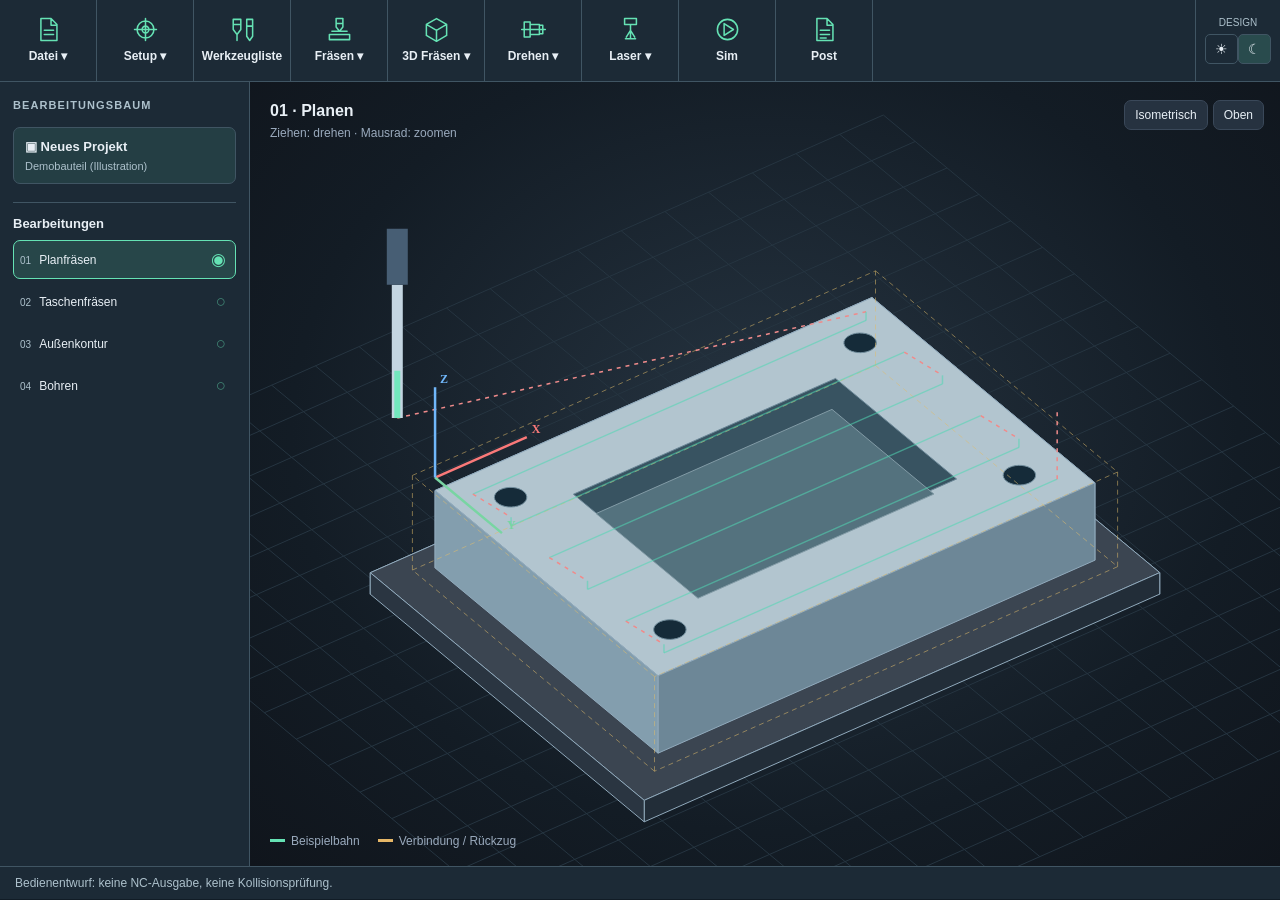
==== prototype/fertigungsstudio-kacheln.html @ a64f89bf "build(ui): bundle new facing direction selector and test controls" ====
<!doctype html>
<html lang="de">
<meta charset="utf-8"><meta name="viewport" content="width=device-width,initial-scale=1">
<title>Fertigungsstudio · CAM-Konzept</title>
<style>
:root{color-scheme:dark;--bg:#10151c;--panel:#19212b;--line:#303b49;--muted:#9aaabd;--ink:#e8eef6;--accent:#65e2b4}*{box-sizing:border-box}body{margin:0;background:var(--bg);color:var(--ink);font:14px 'Segoe UI',sans-serif}button,input,select{font:inherit}button{cursor:pointer;color:inherit;background:#263240;border:1px solid #3a4859;border-radius:7px;padding:9px 12px}button:hover{background:#35465a}button.active,button.primary{background:#163f37;border-color:var(--accent);color:var(--accent)}header{display:flex;align-items:center;gap:20px;padding:18px 24px;border-bottom:1px solid var(--line)}.brand{font-size:20px;font-weight:700;letter-spacing:-.5px}.brand span{color:var(--accent)}.pill{font-size:12px;border:1px solid #486052;color:#aae7c9;padding:5px 10px;border-radius:20px}.note{margin-left:auto;color:var(--muted);font-size:12px}.toolbar{display:flex;gap:10px;padding:12px 24px;border-bottom:1px solid var(--line);align-items:center;flex-wrap:wrap}.sep{height:25px;border-left:1px solid var(--line);margin:0 8px}.layout{display:grid;grid-template-columns:260px minmax(320px,1fr) 290px;height:calc(100vh - 206px);min-height:500px}.panel{background:var(--panel);padding:20px;border-right:1px solid var(--line);overflow:auto}.panel.right{border-left:1px solid var(--line);border-right:0}.eyebrow{color:var(--muted);font-size:11px;font-weight:700;letter-spacing:1.5px;margin-bottom:16px}h2{font-size:17px;margin:8px 0 6px}p{line-height:1.5;color:var(--muted)}.setup{padding:12px;background:#222e3b;border-radius:8px;margin:14px 0}.setup strong{display:block;margin-bottom:6px}.tree{display:grid;gap:7px}.op{text-align:left;display:flex;gap:10px;align-items:center;width:100%;padding:12px 9px;background:transparent;border-color:transparent}.op.active{border-color:#3b7162}.op small{display:block;color:var(--muted);font-size:11px;margin-top:4px}.op .num{font-size:12px;color:var(--accent);border:1px solid #547469;width:25px;height:25px;display:grid;place-items:center;border-radius:6px}.tools{margin-top:28px}.tool{border-top:1px solid var(--line);padding:12px 0;font-size:13px}.tool small{display:block;color:var(--muted);margin-top:4px}.view{position:relative;overflow:hidden;background:radial-gradient(ellipse at 50% 45%,#263441 0,#131c25 65%,#10151c 100%)}canvas{display:block;width:100%;height:100%;touch-action:none}.viewtitle{position:absolute;left:22px;top:20px;pointer-events:none}.viewtitle strong{display:block;font-size:18px}.viewtitle span{display:block;color:var(--muted);font-size:12px;margin-top:6px}.viewbuttons{position:absolute;top:20px;right:18px;display:flex;gap:5px}.viewbuttons button{padding:7px 10px;font-size:12px}.legend{position:absolute;bottom:18px;left:20px;color:var(--muted);font-size:12px;display:flex;gap:18px;pointer-events:none}.legend i{display:inline-block;width:15px;height:3px;margin:0 6px 3px 0;background:var(--accent)}.legend i.rapid{background:#e6b767}.field{margin:18px 0}.field label{display:flex;justify-content:space-between;color:#b7c6d6;font-size:12px;margin-bottom:8px}input[type=range]{width:100%;accent-color:var(--accent)}input[type=number],select{width:100%;padding:9px;color:var(--ink);border-radius:5px;border:1px solid #3c4b5c;background:#101922}.twocol{display:grid;grid-template-columns:1fr 1fr;gap:12px}.check{display:flex;align-items:center;gap:8px;margin:13px 0;color:#c5d0dd;font-size:13px}.check input{accent-color:var(--accent)}.info{padding:12px;border-left:2px solid var(--accent);background:#152e2b;color:#adcebf;font-size:12px;line-height:1.55;margin-top:20px}.timeline{height:82px;border-top:1px solid var(--line);padding:12px 24px;display:flex;gap:18px;align-items:center}.timeline input{flex:1}.timeline .time{width:130px;color:var(--muted);font-size:12px}.status{padding:9px 24px;border-top:1px solid var(--line);font-size:12px;color:var(--muted);display:flex;justify-content:space-between;gap:12px}.toast{position:fixed;bottom:110px;left:50%;transform:translateX(-50%);background:#26443c;border:1px solid #6bcba7;border-radius:9px;padding:15px 22px;max-width:90%;z-index:3;box-shadow:0 8px 35px #0009}.hidden{display:none}@media(max-width:1050px){.layout{grid-template-columns:215px minmax(280px,1fr)}.panel.right{grid-column:1/-1;display:flex;gap:18px;flex-wrap:wrap;overflow:visible}.layout{height:auto}.view{min-height:520px}.right .field{min-width:160px}.note{display:none}.timeline{margin-top:0}}@media(max-width:650px){header{padding:16px}.layout{display:flex;flex-direction:column}.panel{border-bottom:1px solid var(--line)}.tree{grid-template-columns:1fr 1fr}.tools{display:none}.view{height:480px}.viewbuttons{top:80px}.toolbar{padding:12px}.timeline{padding:12px;gap:8px}.pill{font-size:10px}.legend{gap:8px}.status{font-size:10px}}

header{padding:12px 22px;gap:24px}.document-name{color:var(--muted)}.header-right{margin-left:auto;display:flex;align-items:center;gap:12px}.header-right label{font-size:12px;color:var(--muted)}.header-right select{width:auto}.workspace-tabs{display:flex;gap:6px;padding:6px 22px 0;border-bottom:1px solid var(--line);align-items:center}.workspace-tabs button{border:0;border-radius:5px 5px 0 0;background:transparent;padding:10px 22px}.workspace-tabs button.active{background:#233c3b;color:var(--accent);border-bottom:3px solid var(--accent)}.workspace-tabs span{margin-left:auto;color:var(--muted);font-size:12px}.ribbon{display:flex;flex-wrap:wrap;padding:10px 14px 7px;background:var(--panel);gap:0;border-bottom:1px solid var(--line)}.ribbon-group{display:flex;flex-direction:column;justify-content:space-between;border-right:1px solid var(--line);padding:0 12px;gap:6px}.ribbon-group:last-child{border:0}.tiles{display:flex;gap:5px}.tile{min-width:70px;max-width:105px;min-height:79px;padding:9px 8px;display:flex;flex-direction:column;justify-content:center;align-items:center;gap:7px;background:transparent;border:1px solid transparent;border-radius:6px;font-size:13px}.tile svg{width:30px;height:32px;color:#9fbed1}.tile:hover{background:#293b48;border-color:#4c6575}.tile.active{background:#173e35;border-color:#4e9c84}.tile.active svg{color:var(--accent)}.group-label{text-align:center;font-size:12px;color:var(--muted)}.layout{height:calc(100vh - 320px);min-height:430px;grid-template-columns:260px minmax(280px,1fr) 310px}.layout.inspector-hidden{grid-template-columns:260px minmax(280px,1fr)}.inspector-hidden .right{display:none}.panel.right{position:relative}.close-panel{float:right;padding:3px 8px}.timeline{height:66px}.status{padding:7px 22px}.viewtitle strong{font-size:16px}.tools{margin-top:22px}.panel{padding:18px}.op{padding:10px}.op small{font-size:12px}.eyebrow{font-size:12px}.settings-dialog{width:min(680px,94vw);color:var(--ink);background:var(--panel);border:1px solid #536879;border-radius:12px;padding:26px;box-shadow:0 30px 100px #0008}.settings-dialog::backdrop{background:#0009}.dialog-head{display:flex;justify-content:space-between;align-items:center;gap:20px}.dialog-body{display:grid;gap:18px;margin:24px 0}.dialog-body label{display:grid;gap:8px}.dialog-body .check{display:flex}.dialog-actions{display:flex;gap:10px;justify-content:flex-end}.settings-dialog input:not([type=checkbox]),.settings-dialog select{width:100%;padding:10px;background:var(--bg);border:1px solid var(--line);border-radius:5px;color:var(--ink)}button:focus-visible,[role=button]:focus-visible{outline:2px solid var(--accent);outline-offset:3px}body.large-text{font-size:16px}body.light{--bg:#e9eef3;--panel:#f8fafc;--line:#bcc9d4;--muted:#4f6073;--ink:#203347;--accent:#167454;color-scheme:light}body.light button{background:#e2eaf1;color:#263e52;border-color:#b6c6d4}body.light button.active,body.light button.primary{background:#d6eee4;color:#11583f}body.light .setup{background:#e0e9f0}body.light .view{background:radial-gradient(ellipse,#536c7d,#253948)}body.light .viewtitle,body.light .viewtitle span,body.light .legend{color:#e8eef6}body.light .info{background:#e0f0e7;color:#285641}body.light .field label{color:#3c5368}body.light input[type=number],body.light select{background:#fff;color:#203347}#postCode{font-family:Consolas,monospace;white-space:pre-wrap;color:var(--muted)}
@media(min-width:1600px){.tile{min-width:85px}.ribbon-group{padding:0 18px}.layout{min-height:520px}}@media(max-width:1100px){.layout,.layout.inspector-hidden{height:auto;grid-template-columns:220px minmax(280px,1fr)}.view{min-height:540px}.layout .right{grid-column:1/-1}.inspector-hidden .right{display:none}.ribbon{gap:12px 0}.header-right label{display:none}}@media(max-width:650px){.layout,.layout.inspector-hidden{display:flex;flex-direction:column}.header-right{margin-left:0}.document-name{display:none}header{flex-wrap:wrap}.tile{min-width:64px;font-size:12px}.workspace-tabs span{display:none}.viewbuttons{top:80px}.ribbon-group{padding:0 6px}.view{min-height:430px}.panel.right{display:block}.inspector-hidden .right{display:none}.timeline{flex-wrap:wrap;height:auto}.timeline input{min-width:120px}}

.cam-workbench{padding:13px 22px 12px;background:linear-gradient(135deg,#192933,#1b2d32);border-bottom:1px solid #3a5663}
.cam-workbench-head{display:flex;align-items:center;justify-content:space-between;gap:16px;margin-bottom:10px}
.cam-eyebrow{display:block;font-size:10px;letter-spacing:1.5px;font-weight:700;color:#98b5c4;margin-bottom:3px}
.cam-workbench-head h2{font-size:17px;margin:0;color:#eff7f9}
.cam-runtime{font-size:12px;font-weight:600;border:1px solid #506472;border-radius:6px;padding:7px 10px;color:#b8c7d0;white-space:nowrap}
.cam-runtime[data-live="true"]{border-color:#67b99e;color:#93e3c7;background:#193f38}
.cam-operation-grid{display:grid;grid-template-columns:repeat(4,minmax(0,1fr));gap:9px}
.cam-operation-card{min-width:0;min-height:91px;text-align:left;display:grid;grid-template-columns:32px minmax(0,1fr);column-gap:10px;align-content:center;row-gap:3px;padding:10px 12px;border:1px solid #4b6470;background:#223744;color:#eaf1f6;border-radius:9px}
.cam-operation-card:hover{background:#2b4753;border-color:#91c7b6}
.cam-operation-card.active{background:#184238;border-color:#65e2b4;color:#e8fff6;box-shadow:inset 0 0 0 1px #65e2b455}
.cam-op-number{grid-row:1/3;width:30px;height:30px;border:1px solid #698b91;border-radius:7px;display:grid;place-items:center;color:#a5d2ca;font-size:11px;font-weight:700}
.cam-operation-card strong{font-size:14px;line-height:1.25}
.cam-operation-card>span:last-child{font-size:11px;color:#aabdc8;line-height:1.35}
.cam-operation-card.active>span:last-child{color:#b7ead6}
.cam-workbench-note{font-size:11px;color:#a5b9c8;margin-top:8px}
.layout{height:calc(100vh - 485px)}
body.light .cam-workbench{background:#e0edf0;border-color:#a9c4cb}
body.light .cam-workbench-head h2{color:#213b4b}
body.light .cam-eyebrow,body.light .cam-workbench-note{color:#486473}
body.light .cam-operation-card{background:#f2f8fa;color:#263f4c;border-color:#afc5d0}
body.light .cam-operation-card>span:last-child{color:#557381}
body.light .cam-operation-card.active{background:#d0f2e5;color:#16543f;border-color:#318266}
body.light .cam-operation-card.active>span:last-child{color:#356d5b}
body.light .cam-runtime{color:#49606b;border-color:#aec1c9}
body.light .cam-runtime[data-live="true"]{color:#136b4e;background:#d3f2e5}
@media(max-width:1100px){.cam-operation-card{grid-template-columns:1fr;gap:3px}.cam-op-number{grid-row:auto;width:24px;height:23px}.cam-operation-card{min-height:105px}.layout{height:auto}}
@media(max-width:750px){.cam-operation-grid{grid-template-columns:repeat(2,minmax(0,1fr))}.cam-workbench-head{flex-wrap:wrap}.cam-runtime{white-space:normal}.cam-workbench{padding:12px}.cam-operation-card{min-height:88px;grid-template-columns:28px 1fr}.cam-op-number{grid-row:1/3}.cam-workbench-note{line-height:1.5}}
[hidden]{display:none!important}/* Standalone studio shell: legacy Rust preview and canvas remain mounted. */
body.studio-ready{--studio-bg:#111c26;--studio-panel:#1c2a36;--studio-line:#405563;--studio-ink:#e8eff5;--studio-muted:#adc1cc;--studio-accent:#65e2b4;background:var(--studio-bg);color:var(--studio-ink)}
body.studio-ready.light{--studio-bg:#edf3f7;--studio-panel:#f9fbfd;--studio-line:#bfd0d9;--studio-ink:#263f4d;--studio-muted:#556f80;--studio-accent:#07815b}
body.studio-ready>header,body.studio-ready>.workspace-tabs,body.studio-ready>.ribbon,body.studio-ready>.cam-workbench,body.studio-ready>.layout,body.studio-ready>.timeline,body.studio-ready>footer.status{display:none!important}
body.studio-ready .studio-shell{display:flex;flex-direction:column;height:calc(100dvh - 1px);min-height:550px;background:var(--studio-bg)}
.studio-ribbon{display:flex;align-items:stretch;background:var(--studio-panel);border-bottom:1px solid var(--studio-line);min-height:82px}
.studio-menus{display:flex;align-items:stretch;flex:1;min-width:0;overflow-x:auto;scrollbar-width:thin}
.studio-menu-wrap{flex:0 0 auto;padding:5px 4px;border-right:1px solid var(--studio-line)}
.studio-menu-tile{display:flex;flex-direction:column;align-items:center;justify-content:center;gap:6px;width:88px;min-height:69px;border:1px solid transparent;border-radius:6px;background:transparent;color:var(--studio-ink);font-size:12px;font-weight:600;white-space:nowrap;padding:5px}
.studio-menu-tile:hover,.studio-menu-tile[aria-expanded=true]{background:color-mix(in srgb,var(--studio-accent) 12%,var(--studio-panel));border-color:var(--studio-line)}
.studio-menu-tile svg{width:27px;height:27px;fill:none;stroke:var(--studio-accent);stroke-width:1.8;stroke-linejoin:round;stroke-linecap:round}
.studio-theme{border-left:1px solid var(--studio-line);padding:7px 9px;display:flex;flex-direction:column;align-items:center;justify-content:center;gap:6px}
.studio-theme small{font-size:10px;color:var(--studio-muted)}
.studio-theme button{border:1px solid var(--studio-line);padding:6px 9px;border-radius:5px;background:transparent;color:var(--studio-ink)}
.studio-theme button[aria-pressed=true]{background:color-mix(in srgb,var(--studio-accent) 18%,var(--studio-panel))}
.studio-menu-popup{position:fixed;z-index:300;min-width:210px;max-width:min(265px,95vw);background:var(--studio-panel);color:var(--studio-ink);border:1px solid var(--studio-line);box-shadow:0 16px 45px #0008;border-radius:9px;padding:7px}
.studio-menu-popup[hidden]{display:none}
.studio-menu-popup h3{font-size:11px;color:var(--studio-muted);margin:8px 9px;letter-spacing:1px}
.studio-menu-popup button{display:block;text-align:left;width:100%;padding:10px;border:0;background:transparent;color:var(--studio-ink);font-size:13px}
.studio-menu-popup button:hover,.studio-menu-popup button:focus-visible{background:color-mix(in srgb,var(--studio-accent) 18%,var(--studio-panel))}
.studio-menu-popup hr{border:0;border-top:1px solid var(--studio-line);margin:5px 3px}
.studio-main{display:flex;flex:1;min-height:0}
.studio-tree{width:250px;flex:0 0 auto;background:var(--studio-panel);border-right:1px solid var(--studio-line);overflow:auto;padding:17px 13px}
.studio-tree h2{font-size:11px;letter-spacing:1.1px;color:var(--studio-muted);margin:0 0 16px}
.studio-project{padding:11px;background:color-mix(in srgb,var(--studio-accent) 11%,var(--studio-panel));border:1px solid var(--studio-line);border-radius:7px;font-size:13px;font-weight:700;overflow-wrap:anywhere}
.studio-project small{display:block;font-weight:400;color:var(--studio-muted);margin-top:6px;font-size:11px}
.studio-tree h3{font-size:13px;margin:18px 0 9px;padding-top:13px;border-top:1px solid var(--studio-line)}
.studio-tree-row{display:flex;align-items:center;gap:4px;border:1px solid transparent;border-radius:7px;margin:4px 0}
.studio-tree-row.current{border-color:var(--studio-accent);background:color-mix(in srgb,var(--studio-accent) 15%,var(--studio-panel))}
.studio-tree-row .studio-op{flex:1;min-width:0;text-align:left;color:var(--studio-ink);background:transparent;border:0;padding:10px 6px;overflow-wrap:anywhere;font-size:12px}
.studio-tree-row .studio-op small{margin-right:8px;color:var(--studio-muted)}
.studio-tree-row .studio-eye{padding:8px 9px;color:var(--studio-accent);background:transparent;border:0;font-size:17px}
.studio-tree-row .studio-eye[aria-pressed=false]{opacity:.5}
.studio-scene{min-width:0;flex:1;display:flex;flex-direction:column}
body.studio-ready .studio-scene>.view{flex:1;min-height:240px;display:block;width:100%;height:auto}
.studio-scene .viewbuttons{top:18px;right:16px}
.studio-scene .viewbuttons>*:not(#iso):not(#top){display:none}
.studio-scene .viewtitle{top:20px;left:20px}
.studio-scene .legend{bottom:18px}
.studio-sim-controls{display:flex;flex-wrap:wrap;align-items:center;gap:8px 13px;background:var(--studio-panel);padding:10px 14px;border-top:1px solid var(--studio-line);font-size:12px}
.studio-sim-controls[hidden]{display:none}
.studio-sim-controls button{padding:7px 10px}
.studio-sim-controls label{display:flex;align-items:center;gap:5px;color:var(--studio-ink)}
.studio-sim-controls input[type=checkbox]{accent-color:var(--studio-accent)}
.studio-sim-controls input[type=range]{width:160px}
.studio-sim-controls select{width:auto;padding:6px}
.studio-info{font-size:12px;color:var(--studio-muted);padding:9px 15px;background:var(--studio-panel);border-top:1px solid var(--studio-line)}
.studio-modal{color:var(--studio-ink);background:var(--studio-panel);border:1px solid var(--studio-line);border-radius:10px;padding:20px;width:min(770px,96vw);max-height:88vh;overflow:auto;box-shadow:0 25px 70px #0008}
.studio-modal::backdrop{background:#000a}
.studio-modal h2{font-size:18px;margin:0 0 12px}
.studio-modal h3{font-size:13px;margin:18px 0 8px;padding-top:10px;border-top:1px solid var(--studio-line)}
.studio-modal p,.studio-modal small{color:var(--studio-muted);line-height:1.5}
.studio-modal .studio-modal-head{display:flex;justify-content:space-between;align-items:center;margin-bottom:10px;gap:10px}
.studio-modal .studio-modal-head button{padding:4px 10px}
.studio-modal-grid{display:grid;grid-template-columns:repeat(2,minmax(0,1fr));gap:12px}
.studio-modal-grid label{display:flex;flex-direction:column;gap:5px;font-size:12px;color:var(--studio-muted)}
.studio-modal-grid label.wide{grid-column:1/-1}
.studio-modal-grid input,.studio-modal-grid select{width:100%;min-width:0;background:var(--studio-bg);color:var(--studio-ink);border:1px solid var(--studio-line);border-radius:5px;padding:9px}
.studio-modal-actions{display:flex;gap:8px;flex-wrap:wrap;margin-top:15px}
.studio-modal-actions button{padding:9px 12px}
.studio-row{display:flex;align-items:center;justify-content:space-between;gap:10px;border-bottom:1px solid var(--studio-line);padding:12px 5px}
.studio-row>div{min-width:0;overflow-wrap:anywhere}
.studio-row small{display:block;margin-top:3px}
.studio-row button{flex:none}
.studio-pill{display:inline-block;background:color-mix(in srgb,var(--studio-accent) 16%,var(--studio-panel));padding:5px 7px;border-radius:5px}
.studio-origin-view{display:flex;gap:12px;align-items:stretch}
.studio-origin-view svg{flex:1;min-width:0;width:100%;height:340px;background:radial-gradient(#334e5d,#14232c);border-radius:6px;border:1px solid var(--studio-line);touch-action:none}
.studio-origin-view .studio-origin-fields{width:230px;flex:none}
.studio-origin-point{cursor:pointer}
.studio-origin-point:focus circle,.studio-origin-point:hover circle{stroke:white;stroke-width:4}
.studio-origin-edge{cursor:ns-resize;stroke:transparent;stroke-width:20;pointer-events:stroke}
.studio-origin-face{cursor:crosshair}
.studio-error{color:#e99494!important}
body.studio-ready.light .studio-scene .view{background:radial-gradient(#bdcdd6,#738fa0)}
body.studio-ready.light .studio-modal input,body.studio-ready.light .studio-modal select{color:var(--studio-ink)}
@media(max-width:800px){.studio-tree{width:185px;padding:12px 7px}.studio-menu-tile{width:73px;font-size:11px}.studio-theme{padding:5px}.studio-scene>.view{min-height:280px}.studio-modal{padding:13px}.studio-origin-view{flex-direction:column}.studio-origin-view .studio-origin-fields{width:100%}}
@media(max-width:500px){.studio-tree{width:116px;padding:9px 4px}.studio-tree h2{font-size:10px}.studio-tree-row .studio-op{font-size:10px;padding:7px 2px}.studio-tree-row .studio-eye{padding:6px 2px}.studio-menu-tile{width:65px;font-size:10px}.studio-menu-tile svg{width:23px;height:23px}.studio-theme button{padding:5px}.studio-sim-controls{padding:7px;font-size:10px}.studio-sim-controls input[type=range]{width:90px}.studio-modal-grid{gap:8px}}

.studio-tool-illustration{margin:12px 0;border:1px solid var(--studio-line);border-radius:8px;background:var(--studio-bg);text-align:center;padding:8px}
.studio-tool-illustration svg{height:130px;max-width:100%;display:block;margin:auto}
.studio-ended{display:flex;flex:1;min-height:350px;align-items:center;justify-content:center;flex-direction:column;gap:12px;padding:20px;text-align:center}
.studio-ended strong{font-size:20px}
.studio-ended button{padding:10px 16px}
body.studio-ready [hidden]{display:none!important}
/* Exact neutral Rust path display, separate from the illustrative 3D stock. */
.studio-view-switch{display:flex;flex-wrap:wrap;align-items:center;gap:8px 12px;background:var(--studio-panel);border-bottom:1px solid var(--studio-line);padding:8px 13px;font-size:12px}
.studio-view-switch>strong{font-size:11px;color:var(--studio-accent);letter-spacing:.6px;margin-right:4px}
.studio-view-switch button{font-size:12px;padding:7px 11px}
.studio-view-switch button[aria-pressed=true]{border:1px solid var(--studio-accent);color:var(--studio-accent);background:color-mix(in srgb,var(--studio-accent) 15%,var(--studio-panel))}
.studio-view-switch label{display:flex;align-items:center;gap:7px}
.studio-view-switch select{width:auto;max-width:190px;padding:6px 8px}
.studio-view-switch span{color:var(--studio-muted);font-size:11px;flex:1;min-width:180px}
.studio-path-panel{flex:1;min-height:270px;position:relative;overflow:hidden;background:radial-gradient(ellipse at center,#223746,#0d1924 78%);border-left:1px solid var(--studio-line)}
.studio-path-panel canvas{display:block;height:100%;width:100%;touch-action:none}
.studio-path-axis-note{position:absolute;top:14px;left:15px;pointer-events:none;font-weight:600;color:#bcd2de;font-size:12px;background:#091720ce;padding:5px 9px;border-radius:5px}
.studio-path-cursor{position:absolute;bottom:15px;left:15px;pointer-events:none;color:#d7ecf4;font-size:12px;background:#091720de;padding:6px 9px;border-radius:5px}
body.studio-ready .studio-scene>.view[hidden],body.studio-ready .studio-scene>.studio-path-panel[hidden],body.studio-ready .studio-view-switch[hidden]{display:none!important}
@media(max-width:700px){.studio-view-switch{gap:5px;padding:6px}.studio-view-switch strong{width:100%}.studio-view-switch select{max-width:140px}.studio-path-cursor{font-size:10px}}
</style>
<header><div class="brand">Fertigungs<span>studio</span></div><span class="document-name">Trägerplatte · CAM</span><div class="header-right"><label for="hostMode">Betrieb</label><select id="hostMode"><option>Eigenständig</option><option>In SolidCraft integriert</option></select><span class="pill">Bedienentwurf</span></div></header><div class="workspace-tabs"><button>Projekt</button><button class="active">Fertigung</button><button id="tabSimulation">Simulation</button><span id="connectionLabel">Importiertes Bauteil</span></div>
<nav class="ribbon" aria-label="CAM-Werkzeugleiste"><section class="ribbon-group" aria-label="Einrichten"><div class="tiles"><button id="setupButton" class="tile" ><svg viewBox="0 0 32 34" aria-hidden="true" fill="none" stroke="currentColor" stroke-width="1.7" stroke-linejoin="round" stroke-linecap="round"><path d="M5 8h22v17H5zM9 8V4h14v4M10 13h12M10 18h8"/></svg><span>Aufspannung</span></button><button id="stockTile" class="tile" ><svg viewBox="0 0 32 34" aria-hidden="true" fill="none" stroke="currentColor" stroke-width="1.7" stroke-linejoin="round" stroke-linecap="round"><path d="m4 10 12-6 12 6v14l-12 6-12-6zM4 10l12 6 12-6M16 16v14"/></svg><span>Rohteil</span></button><button id="originTile" class="tile" ><svg viewBox="0 0 32 34" aria-hidden="true" fill="none" stroke="currentColor" stroke-width="1.7" stroke-linejoin="round" stroke-linecap="round"><path d="M7 25h20M7 25V5M7 25l14-14M23 21l4 4-4 4M3 9l4-4 4 4"/><circle cx="7" cy="25" r="2"/></svg><span>Nullpunkt</span></button><button id="toolButton" class="tile" ><svg viewBox="0 0 32 34" aria-hidden="true" fill="none" stroke="currentColor" stroke-width="1.7" stroke-linejoin="round" stroke-linecap="round"><path d="M11 3h10v13l-3 4v8l-2 3-2-3v-8l-3-4zM11 12h10M14 23l4 3"/></svg><span>Werkzeuge</span></button></div><span class="group-label">Einrichten</span></section><section class="ribbon-group" aria-label="Fräsen"><div class="tiles"><button  class="tile" data-operation="0"><svg viewBox="0 0 32 34" aria-hidden="true" fill="none" stroke="currentColor" stroke-width="1.7" stroke-linejoin="round" stroke-linecap="round"><path d="M3 24h26v5H3zM5 18h22M5 14h22M5 10h22M11 3h10v4H11z"/></svg><span>Planen</span></button><button  class="tile" data-operation="1"><svg viewBox="0 0 32 34" aria-hidden="true" fill="none" stroke="currentColor" stroke-width="1.7" stroke-linejoin="round" stroke-linecap="round"><path d="M3 9h26v20H3zM8 14h16v10H8zM12 18h8v3h-8"/></svg><span>Tasche</span></button><button  class="tile" data-operation="2"><svg viewBox="0 0 32 34" aria-hidden="true" fill="none" stroke="currentColor" stroke-width="1.7" stroke-linejoin="round" stroke-linecap="round"><path d="M7 8h18v18H7zM3 4h26v26H3z"/><path d="m12 4 4-3 4 3"/></svg><span>Kontur</span></button></div><span class="group-label">Fräsen</span></section><section class="ribbon-group" aria-label="Bohren"><div class="tiles"><button  class="tile" data-operation="3"><svg viewBox="0 0 32 34" aria-hidden="true" fill="none" stroke="currentColor" stroke-width="1.7" stroke-linejoin="round" stroke-linecap="round"><path d="M12 2h8v16l-4 6-4-6zM12 7l8 4M12 13l8 4M3 27h26M7 23v8M25 23v8"/></svg><span>Bohren</span></button></div><span class="group-label">Bohren</span></section><section class="ribbon-group" aria-label="Prüfen"><div class="tiles"><button id="calculateTile" class="tile" ><svg viewBox="0 0 32 34" aria-hidden="true" fill="none" stroke="currentColor" stroke-width="1.7" stroke-linejoin="round" stroke-linecap="round"><path d="m5 18 7 7L28 7"/><path d="M5 8V4h9M28 24v5h-9"/></svg><span>Berechnen</span></button><button id="simulationTile" class="tile" ><svg viewBox="0 0 32 34" aria-hidden="true" fill="none" stroke="currentColor" stroke-width="1.7" stroke-linejoin="round" stroke-linecap="round"><path d="m11 6 16 11-16 10z"/></svg><span>Simulation</span></button></div><span class="group-label">Prüfen</span></section><section class="ribbon-group" aria-label="Ausgeben"><div class="tiles"><button id="postTile" class="tile" ><svg viewBox="0 0 32 34" aria-hidden="true" fill="none" stroke="currentColor" stroke-width="1.7" stroke-linejoin="round" stroke-linecap="round"><path d="M8 3h12l6 6v21H8zM20 3v7h6M12 16h10M12 21h10M12 26h6"/></svg><span>Postprozessor</span></button><button id="export" class="tile" ><svg viewBox="0 0 32 34" aria-hidden="true" fill="none" stroke="currentColor" stroke-width="1.7" stroke-linejoin="round" stroke-linecap="round"><path d="M8 3h12l6 6v21H8zM20 3v7h6M12 16h10M12 21h10M12 26h6"/></svg><span>Konzept speichern</span></button></div><span class="group-label">Ausgeben</span></section><section class="ribbon-group" aria-label="Ansicht"><div class="tiles"><button id="reset" class="tile" ><svg viewBox="0 0 32 34" aria-hidden="true" fill="none" stroke="currentColor" stroke-width="1.7" stroke-linejoin="round" stroke-linecap="round"><path d="m4 11 12-7 12 7-12 7zM4 11v13l12 7 12-7V11M16 18v13"/></svg><span>Einpassen</span></button><button id="preferencesTile" class="tile" ><svg viewBox="0 0 32 34" aria-hidden="true" fill="none" stroke="currentColor" stroke-width="1.7" stroke-linejoin="round" stroke-linecap="round"><circle cx="16" cy="16" r="6"/><path d="M16 2v6M16 24v6M2 16h6M24 16h6M6 6l4 4M22 22l4 4M6 26l4-4M22 10l4-4"/></svg><span>Einstellungen</span></button></div><span class="group-label">Ansicht</span></section></nav>
<section class="cam-workbench" id="camWorkbench" aria-labelledby="camWorkbenchTitle">
  <div class="cam-workbench-head">
    <div><span class="cam-eyebrow">FRÄSEN · 3 ACHSEN</span><h2 id="camWorkbenchTitle">Werkzeugwege berechnen</h2></div>
    <span class="cam-runtime" id="camRuntimeStatus" role="status" aria-live="polite">Demomodus · Rust-Server nicht verbunden</span>
  </div>
  <div class="cam-operation-grid" aria-label="Bearbeitungsverfahren">
    <button class="cam-operation-card active" type="button" data-cam-operation="facing" aria-pressed="true">
      <span class="cam-op-number">01</span><strong>Planfräsen</strong><span>Rohteiloberseite bearbeiten</span>
    </button>
    <button class="cam-operation-card" type="button" data-cam-operation="contour" aria-pressed="false">
      <span class="cam-op-number">02</span><strong>Außenkontur</strong><span>Rechteck mit Werkzeugradius</span>
    </button>
    <button class="cam-operation-card" type="button" data-cam-operation="pocket" aria-pressed="false">
      <span class="cam-op-number">03</span><strong>Taschenfräsen</strong><span>Rechteck mit Tiefenzustellungen</span>
    </button>
    <button class="cam-operation-card" type="button" data-cam-operation="drilling" aria-pressed="false">
      <span class="cam-op-number">04</span><strong>Bohren</strong><span>Vier Bohrpunkte mit Bohrschritt</span>
    </button>
  </div>
  <div class="cam-workbench-note">Bearbeitung anklicken: Rust-Parameterdialog im lokalen Livebetrieb · HTML-Datei allein zeigt illustrative Bahnen · Kein NC-Code</div>
</section>
<main class="layout inspector-hidden"><aside class="panel"><div class="eyebrow">FERTIGUNGSABLAUF</div><h2>Demoteil · Trägerplatte</h2><p style="font-size:12px">100 × 70 × 18 mm · Aluminium</p><div class="setup" role="button" tabindex="0" id="setupTree"><strong id="setupName">Aufspannung 1 · Oberseite</strong><span style="font-size:12px;color:var(--muted)">G54 · Nullpunkt auf Rohteiloberseite</span></div><div class="tree" id="operations"></div><section class="tools" id="tools"><div class="eyebrow">WERKZEUGBIBLIOTHEK</div><div class="tool">T1 · Planfräser Ø 32<small>Planen · 4 Schneiden</small></div><div class="tool">T2 · Schaftfräser Ø 8<small>Tasche und Kontur · 3 Schneiden</small></div><div class="tool">T3 · Spiralbohrer Ø 6<small>Vier Befestigungsbohrungen</small></div></section></aside>
<section class="view" aria-label="Drehbare dreidimensionale Werkstückvorschau"><canvas id="scene" aria-label="Werkstück und illustrative Werkzeugbewegung"></canvas><div class="viewtitle"><strong id="opTitle">01 · Planen</strong><span>Ziehen: drehen · Mausrad: zoomen</span></div><div class="viewbuttons"><button id="editOperation">Bearbeitung ändern</button><button id="iso">Isometrisch</button><button id="top">Oben</button></div><div class="legend"><span><i></i>Beispielbahn</span><span><i class="rapid"></i>Verbindung / Rückzug</span></div></section>
<aside class="panel right" aria-label="Bearbeitungsparameter"><button id="closeInspector" class="close-panel" aria-label="Einstellungen schließen">✕</button><div><div class="eyebrow">BEARBEITUNG EINSTELLEN</div><h2 id="paramTitle">Planen</h2><p id="opDescription" style="font-size:12px"></p></div><div class="field"><label for="tool">Werkzeug</label><select id="tool"><option>T1 · Planfräser Ø 32 mm</option><option>T2 · Schaftfräser Ø 8 mm</option><option>T3 · Bohrer Ø 6 mm</option></select></div><div class="twocol"><div class="field"><label for="feed">Vorschub · mm/min</label><input id="feed" type="number" min="1" max="30000" value="800"></div><div class="field"><label for="rpm">Drehzahl · 1/min</label><input id="rpm" type="number" min="1" max="60000" value="6000"></div></div><div class="field"><label for="depth">Darstellungstiefe <span id="depthValue">4 mm</span></label><input id="depth" type="range" min="1" max="12" value="4"></div><div class="field"><label for="angle">Werkzeugausrichtung <span id="angleValue">0°</span></label><input id="angle" type="range" min="-60" max="60" value="0" disabled></div><div><label class="check"><input id="stock" type="checkbox" checked>Rohteil einblenden</label><label class="check"><input id="paths" type="checkbox" checked>Beispielbahnen einblenden</label><label class="check"><input id="axes" type="checkbox" checked>Werkstückkoordinaten anzeigen</label></div><div class="info" id="explanation">Die Bahnen sind illustrative Muster. Keine Materialabtrags-, Kollisions- oder Maschinenprüfung. Schnittwerte sind Beispielwerte.</div></aside></main>
<section class="timeline" aria-label="Beispielanimation"><button id="play" class="primary">▶ Abspielen</button><button id="restart" aria-label="Animation zurücksetzen">↺</button><input type="range" min="0" max="1000" value="0" id="progress" aria-label="Animationsfortschritt"><span class="time" id="progressText">0 % · Beispielablauf</span></section><footer class="status"><span id="status">Bereit · Planen ausgewählt</span><span>Konzeptvorschau · kein NC-Code · keine Maschinenverbindung</span></footer><div id="toast" class="toast hidden" role="status"></div>
<script>
'use strict';
const $=id=>document.getElementById(id),canvas=$('scene'),ctx=canvas.getContext('2d');
const ops=[{name:'Planen',tool:0,desc:'Rohteiloberseite in parallelen Bahnen bearbeiten.'},{name:'Tasche',tool:1,desc:'Rechtecktasche in mehreren Tiefen darstellen.'},{name:'Außenkontur',tool:1,desc:'Umlaufende Kontur mit mehreren Zustellungen.'},{name:'Bohren',tool:2,desc:'Vier Positionen mit Anfahren, Eintauchen und Rückzug.'}];
let selected=0,yaw=-.63,pitch=.92,zoom=1,progress=0,playing=false,last=0,drag=null,mode='3',path=[],timer;
function toast(text){$('toast').textContent=text;$('toast').classList.remove('hidden');clearTimeout(timer);timer=setTimeout(()=>$('toast').classList.add('hidden'),5000)}
function selectOperation(i){selected=i;progress=0;$('progress').value=0;$('opTitle').textContent=String(i+1).padStart(2,'0')+' · '+ops[i].name;$('paramTitle').textContent=ops[i].name;$('opDescription').textContent=ops[i].desc;$('tool').selectedIndex=ops[i].tool;document.querySelectorAll('.op').forEach((b,j)=>b.classList.toggle('active',i===j));$('status').textContent='Bereit · '+ops[i].name+' ausgewählt';makePath()}
ops.forEach((op,i)=>{const b=document.createElement('button');b.className='op';b.innerHTML='<span class="num">'+(i+1)+'</span><span>'+op.name+'<small>'+['Parallele Bahnen','Mehrere Zustellungen','Umlaufend außen','4 Positionen'][i]+'</small></span>';b.onclick=()=>selectOperation(i);$('operations').appendChild(b)});
function point(x,y,z,rapid=false){return {x,y,z,rapid}}
function makePath(){path=[];const d=Number($('depth').value),safe=24;path.push(point(-55,-40,safe,true));if(selected===0){for(let y=-30,i=0;y<=30;y+=12,i++){const a=i%2?-45:45,b=-a;path.push(point(a,y,10,true),point(a,y,8),point(b,y,8))}}if(selected===1){for(let z=8-d/2;z>=8-d-.01;z-=d/2){path.push(point(-29,-18,safe,true),point(-29,-18,z));for(let k=0;k<3;k++){const x=29-k*7,y=18-k*5;path.push(point(-x,-y,z),point(x,-y,z),point(x,y,z),point(-x,y,z),point(-x,-y,z))}path.push(point(-15,-8,safe,true))}}if(selected===2){for(let z=6;z>=-8;z-=Math.max(2,d/2)){path.push(point(-52,-37,safe,true),point(-52,-37,z),point(52,-37,z),point(52,37,z),point(-52,37,z),point(-52,-37,z),point(-52,-37,safe,true))}}if(selected===3){for(const [x,y] of [[-40,-25],[40,-25],[40,25],[-40,25]])path.push(point(x,y,safe,true),point(x,y,9,true),point(x,y,-d),point(x,y,safe,true))}path.push(point(path.at(-1).x,path.at(-1).y,safe,true));}
function project(v){const c=Math.cos(yaw),s=Math.sin(yaw),x=v.x*c-v.y*s,y=v.x*s+v.y*c;const f=Math.min(canvas.clientWidth/170,canvas.clientHeight/145)*zoom;return {x:canvas.clientWidth/2+x*f,y:canvas.clientHeight*.56+(y*Math.cos(pitch)-v.z*Math.sin(pitch))*f,depth:y*Math.sin(pitch)+v.z*Math.cos(pitch)}}
function line(a,b,color,width=1,dash=[]){const p=project(a),q=project(b);ctx.beginPath();ctx.setLineDash(dash);ctx.strokeStyle=color;ctx.lineWidth=width;ctx.moveTo(p.x,p.y);ctx.lineTo(q.x,q.y);ctx.stroke();ctx.setLineDash([])}
function polygon(vertices,fill,stroke='#91aabc'){ctx.beginPath();vertices.map(project).forEach((p,i)=>i?ctx.lineTo(p.x,p.y):ctx.moveTo(p.x,p.y));ctx.closePath();ctx.fillStyle=fill;ctx.fill();if(stroke){ctx.strokeStyle=stroke;ctx.lineWidth=1;ctx.stroke()}}
function box(x0,y0,z0,x1,y1,z1,colors){const p=(x,y,z)=>point(x,y,z);const faces=[{v:[p(x0,y0,z0),p(x1,y0,z0),p(x1,y0,z1),p(x0,y0,z1)],c:colors[1]},{v:[p(x1,y0,z0),p(x1,y1,z0),p(x1,y1,z1),p(x1,y0,z1)],c:colors[2]},{v:[p(x1,y1,z0),p(x0,y1,z0),p(x0,y1,z1),p(x1,y1,z1)],c:colors[1]},{v:[p(x0,y1,z0),p(x0,y0,z0),p(x0,y0,z1),p(x0,y1,z1)],c:colors[2]},{v:[p(x0,y0,z1),p(x1,y0,z1),p(x1,y1,z1),p(x0,y1,z1)],c:colors[0]}];faces.sort((a,b)=>a.v.reduce((s,v)=>s+project(v).depth,0)-b.v.reduce((s,v)=>s+project(v).depth,0));faces.forEach(f=>polygon(f.v,f.c))}
function draw(){const w=canvas.clientWidth,h=canvas.clientHeight;ctx.clearRect(0,0,w,h);for(let t=-100;t<=100;t+=10){line(point(t,-100,-12),point(t,100,-12),'#263541');line(point(-100,t,-12),point(100,t,-12),'#263541')}box(-59,-43,-17,59,43,-12,['#3b4551','#222d38','#2a3541']);box(-50,-35,-10,50,35,8,['#b2c5cf','#6d8797','#839eae']);const pocket=[point(-30,-19,8),point(30,-19,8),point(30,19,8),point(-30,19,8)];polygon(pocket,'#385361','#6b8797');const d=Number($('depth').value);polygon([point(-27,-16,8-d),point(27,-16,8-d),point(27,16,8-d),point(-27,16,8-d)],'#54727e','#829ba6');for(const [x,y] of [[-40,-25],[40,-25],[40,25],[-40,25]]){const pts=[];for(let i=0;i<32;i++){const a=i/32*Math.PI*2;pts.push(point(x+3*Math.cos(a),y+3*Math.sin(a),8.1))}polygon(pts,'#152b39','#718d9c')}if($('stock').checked){const c='#dfbc6b88';for(const z of [-11,11]){const corners=[point(-53,-38,z),point(53,-38,z),point(53,38,z),point(-53,38,z)];corners.forEach((p,i)=>line(p,corners[(i+1)%4],c,1,[5,4]))}for(const x of [-53,53])for(const y of [-38,38])line(point(x,y,-11),point(x,y,11),c,1,[5,4])}if($('paths').checked){const end=progress*(path.length-1);for(let i=1;i<path.length;i++){const done=i<=end;(!globalThis.FertigungsstudioStudio||globalThis.FertigungsstudioStudio.activeVisible())&&(!globalThis.FertigungsstudioStudio||globalThis.FertigungsstudioStudio.allowMove(path[i].rapid?'rapid':'cut'))&&line(path[i-1],path[i],path[i].rapid?'#f08b8b':done?'#a5ffcf':'#50d7b38c',done?2.8:1.5,path[i].rapid?[4,5]:[])}}const at=progress*(path.length-1),idx=Math.min(path.length-2,Math.floor(at)),f=at-idx,a=path[idx],b=path[idx+1];if(a&&b){const tip=point(a.x+(b.x-a.x)*f,a.y+(b.y-a.y)*f,a.z+(b.z-a.z)*f),ang=Number($('angle').value)*Math.PI/180;const head=point(tip.x+Math.sin(ang)*31,tip.y,tip.z+Math.cos(ang)*31);line(tip,head,'#c4d5e1',11);line(tip,point(tip.x+Math.sin(ang)*11,tip.y,tip.z+Math.cos(ang)*11),'#72e7bd',6);const holder=point(head.x+Math.sin(ang)*13,head.y,head.z+Math.cos(ang)*13);line(head,holder,'#475e74',21)}if($('axes').checked){const o=point(-50,-35,11);for(const [v,color,label] of [[point(-29,-35,11),'#fa7979','X'],[point(-50,-14,11),'#78d5a2','Y'],[point(-50,-35,32),'#70b7fa','Z']]){line(o,v,color,2.5);const p=project(v);ctx.fillStyle=color;ctx.font='bold 12px Segoe UI';ctx.fillText(label,p.x+5,p.y-4)}}$('progressText').textContent=Math.round(progress*100)+' % · Beispielablauf';}
function resize(){const ratio=devicePixelRatio||1;canvas.width=canvas.clientWidth*ratio;canvas.height=canvas.clientHeight*ratio;ctx.setTransform(ratio,0,0,ratio,0,0);draw()}new ResizeObserver(resize).observe(canvas);
canvas.onpointerdown=e=>{drag={x:e.clientX,y:e.clientY};canvas.setPointerCapture(e.pointerId)};canvas.onpointermove=e=>{if(drag){yaw+=(e.clientX-drag.x)*.008;pitch=Math.max(.15,Math.min(1.55,pitch+(e.clientY-drag.y)*.008));drag={x:e.clientX,y:e.clientY}}};canvas.onpointerup=()=>drag=null;canvas.onpointercancel=()=>drag=null;canvas.onwheel=e=>{e.preventDefault();zoom=Math.max(.45,Math.min(2.4,zoom*Math.exp(-e.deltaY*.001)));};
function reset(){yaw=-.63;pitch=.92;zoom=1}$('iso').onclick=reset;$('reset').onclick=reset;$('top').onclick=()=>{yaw=0;pitch=Math.PI/2};
document.querySelectorAll('.mode').forEach(btn=>btn.onclick=()=>{mode=btn.dataset.mode;document.querySelectorAll('.mode').forEach(b=>b.classList.toggle('active',b===btn));$('angle').disabled=mode==='3';$('angle').value=mode==='3'?0:30;$('angleValue').textContent=$('angle').value+'°';$('setupName').textContent=mode==='3'?'Aufspannung 1 · Oberseite':'Aufspannung 1 · Ausrichtungsvorschau';$('explanation').textContent=mode==='3'?'Die Bahnen sind illustrative Muster. Keine Materialabtrags-, Kollisions- oder Maschinenprüfung. Schnittwerte sind Beispielwerte.':'3+2-Konzept: Der Regler zeigt nur die Werkzeugrichtung. Beispielbahnen werden nicht für den Winkel neu berechnet. Keine Kinematik oder sichere Schwenkbewegung simuliert.';});
$('depth').oninput=()=>{$('depthValue').textContent=$('depth').value+' mm';makePath()};$('angle').oninput=()=>{$('angleValue').textContent=$('angle').value+'°'};$('tool').onchange=()=>toast('Werkzeugauswahl geändert. Die Beispielbahn wird dadurch nicht neu berechnet.');
$('play').onclick=()=>{playing=!playing;if(progress>=1&&playing)progress=0;$('play').textContent=playing?'Ⅱ Pause':'▶ Abspielen'};$('restart').onclick=()=>{progress=0;$('progress').value=0};$('progress').oninput=()=>progress=Number($('progress').value)/1000;
$('setupButton').onclick=()=>{document.querySelector('[data-mode="32"]').click();$('angle').focus();toast('Geschwenkte Ausrichtung geöffnet. Rechts kannst du den Winkel verändern.')};$('toolButton').onclick=()=>{$('tool').focus();toast('Wähle rechts das Werkzeug für die Konzeptdarstellung.')};
$('export').onclick=()=>{const data={type:'CAM interface concept — not a machining program',operation:ops[selected].name,mode,tool:$('tool').value,feed:Number($('feed').value),rpm:Number($('rpm').value),illustrationDepth:Number($('depth').value),illustrationAngle:Number($('angle').value),warning:'Illustrative paths only. No verified toolpaths, collision checks or machine commands.'};const url=URL.createObjectURL(new Blob([JSON.stringify(data,null,2)],{type:'application/json'}));const a=document.createElement('a');a.href=url;a.download='cam-konzept.json';a.click();setTimeout(()=>URL.revokeObjectURL(url),1000);toast('Konzept gespeichert – keine NC-Datei.')};
function tick(time){if(playing){progress=Math.min(1,progress+(time-last)/20000);$('progress').value=Math.round(progress*1000);if(progress>=1){playing=false;$('play').textContent='▶ Abspielen'}}last=time;draw();requestAnimationFrame(tick)}selectOperation(0);requestAnimationFrame(tick);
</script><dialog id="generalSettings" class="settings-dialog"><div class="dialog-head"><h2>Einstellungen</h2><button data-close="generalSettings" aria-label="Schließen">✕</button></div><div class="dialog-body"><label>Sprache<select><option>Deutsch</option></select></label><div class="twocol"><label>Darstellung<select id="themeChoice"><option value="dark">Dunkel</option><option value="light">Hell</option></select></label><label>Schriftgröße<select id="fontChoice"><option value="normal">Normal</option><option value="large">Groß</option></select></label></div><label>Mausbedienung<select><option>Ziehen zum Drehen · Mausrad zum Zoomen</option></select></label><span class="note" style="margin:0">Darstellung und Schriftgröße lassen sich in diesem Entwurf ausprobieren.</span></div><div class="dialog-actions"><button class="primary" data-close="generalSettings">Fertig</button></div></dialog><dialog id="setupDialog" class="settings-dialog"><div class="dialog-head"><h2>Aufspannung einrichten</h2><button data-close="setupDialog" aria-label="Schließen">✕</button></div><div class="dialog-body"><label>Bezeichnung<input id="setupInput" value="Aufspannung 1 · Oberseite"></label><div class="twocol"><label>Nullpunkt<select><option>Rohteiloberseite</option><option>Bauteilmitte</option></select></label><label>Werkstücknullpunkt<select><option>G54</option><option>G55</option></select></label></div><label>Bearbeitungsart<select id="axisChoice"><option value="3">3 Achsen</option><option value="32">3 + 2 · Ausrichtungsvorschau</option></select></label><p>Bedienbeispiel: keine reale Aufspannung oder Maschinenkinematik.</p></div><div class="dialog-actions"><button class="primary" id="applySetup">Übernehmen</button></div></dialog><dialog id="postDialog" class="settings-dialog"><div class="dialog-head"><h2>NC-Ausgabe</h2><button data-close="postDialog" aria-label="Schließen">✕</button></div><div class="dialog-body"><label>Postprozessor<select><option>Mach4 · Platzhalter für eigenen Post</option><option>Fanuc · Beispiel</option><option>Heidenhain · Beispiel</option></select></label><label>Programmname<input value="Traegerplatte_001"></label><p>Hier wird später der geprüfte Postprozessor eingebunden. Der Entwurf erzeugt keinen NC-Code.</p></div><div class="dialog-actions"><button data-close="postDialog">Schließen</button><button class="primary" id="saveConcept">Konzeptdaten speichern</button></div></dialog><script>
const openInspector=()=>{document.querySelector('.layout').classList.remove('inspector-hidden');resize();};
const syncTiles=()=>document.querySelectorAll('[data-operation]').forEach(b=>{const active=Number(b.dataset.operation)===selected;b.classList.toggle('active',active);b.setAttribute('aria-pressed',String(active));});
document.querySelectorAll('[data-operation]').forEach(b=>b.onclick=()=>{selectOperation(Number(b.dataset.operation));syncTiles();openInspector();});
document.querySelectorAll('.op').forEach((b,i)=>{b.onclick=()=>{selectOperation(i);syncTiles();};b.ondblclick=openInspector;});
$('closeInspector').onclick=()=>{document.querySelector('.layout').classList.add('inspector-hidden');resize();};$('editOperation').onclick=openInspector;
$('setupButton').onclick=()=> $('setupDialog').showModal();$('setupTree').onclick=$('setupButton').onclick;$('setupTree').onkeydown=e=>{if(e.key==='Enter'||e.key===' '){e.preventDefault();$('setupDialog').showModal();}};
$('applySetup').onclick=()=>{$('setupName').textContent=$('setupInput').value;mode=$('axisChoice').value;$('angle').disabled=mode==='3';$('angle').value=mode==='3'?0:30;$('angleValue').textContent=$('angle').value+'°';$('setupDialog').close();toast('Aufspannung im Bedienentwurf aktualisiert.');};
$('toolButton').onclick=()=>{openInspector();$('tool').focus();};$('stockTile').onclick=()=>{$('stock').checked=!$('stock').checked;toast($('stock').checked?'Rohteil eingeblendet.':'Rohteil ausgeblendet.');};$('originTile').onclick=()=>{$('axes').checked=!$('axes').checked;toast($('axes').checked?'Werkstückkoordinaten eingeblendet.':'Werkstückkoordinaten ausgeblendet.');};
$('preferencesTile').onclick=()=> $('generalSettings').showModal();$('postTile').onclick=()=> $('postDialog').showModal();document.querySelectorAll('[data-close]').forEach(b=>b.onclick=()=>$(b.dataset.close).close());$('saveConcept').onclick=()=> $('export').click();
$('themeChoice').onchange=()=>document.body.classList.toggle('light',$('themeChoice').value==='light');$('fontChoice').onchange=()=>{document.body.classList.toggle('large-text',$('fontChoice').value==='large');resize();};$('hostMode').onchange=()=>{$('connectionLabel').textContent=$('hostMode').selectedIndex?'Integrierter Betrieb · Konzept':'Importiertes Bauteil';};
$('calculateTile').onclick=()=>{makePath();progress=0;$('progress').value=0;toast('Beispielbahnen aktualisiert. Noch keine echte CAM-Berechnung.');};
function startSimulation(){playing=true;progress=0;$('play').textContent='Ⅱ Pause';$('status').textContent='Schematische Werkzeugbewegung · keine Materialabtragsprüfung';} $('simulationTile').onclick=startSimulation;$('tabSimulation').onclick=startSimulation;syncTiles();
</script><script id="rust-demo-data" type="application/json">{"format":"fertigungsstudio-facing-v1","units":"mm",
"stock":{"min":[0,0,0],"max":[120,80,12]},
"tool_diameter":10,"bottom_z":10,"clearance_z":17,
"start":[-10,0,17],"moves":[
{"to":[-10,0,17],"motion":"rapid"},
{"to":[-10,0,11],"motion":"feed"},
{"to":[130,0,11],"motion":"feed"},
{"to":[130,0,17],"motion":"rapid"},
{"to":[-10,4,17],"motion":"rapid"},
{"to":[-10,4,11],"motion":"feed"},
{"to":[130,4,11],"motion":"feed"},
{"to":[130,4,17],"motion":"rapid"},
{"to":[-10,8,17],"motion":"rapid"},
{"to":[-10,8,11],"motion":"feed"},
{"to":[130,8,11],"motion":"feed"},
{"to":[130,8,17],"motion":"rapid"},
{"to":[-10,12,17],"motion":"rapid"},
{"to":[-10,12,11],"motion":"feed"},
{"to":[130,12,11],"motion":"feed"},
{"to":[130,12,17],"motion":"rapid"},
{"to":[-10,16,17],"motion":"rapid"},
{"to":[-10,16,11],"motion":"feed"},
{"to":[130,16,11],"motion":"feed"},
{"to":[130,16,17],"motion":"rapid"},
{"to":[-10,20,17],"motion":"rapid"},
{"to":[-10,20,11],"motion":"feed"},
{"to":[130,20,11],"motion":"feed"},
{"to":[130,20,17],"motion":"rapid"},
{"to":[-10,24,17],"motion":"rapid"},
{"to":[-10,24,11],"motion":"feed"},
{"to":[130,24,11],"motion":"feed"},
{"to":[130,24,17],"motion":"rapid"},
{"to":[-10,28,17],"motion":"rapid"},
{"to":[-10,28,11],"motion":"feed"},
{"to":[130,28,11],"motion":"feed"},
{"to":[130,28,17],"motion":"rapid"},
{"to":[-10,32,17],"motion":"rapid"},
{"to":[-10,32,11],"motion":"feed"},
{"to":[130,32,11],"motion":"feed"},
{"to":[130,32,17],"motion":"rapid"},
{"to":[-10,36,17],"motion":"rapid"},
{"to":[-10,36,11],"motion":"feed"},
{"to":[130,36,11],"motion":"feed"},
{"to":[130,36,17],"motion":"rapid"},
{"to":[-10,40,17],"motion":"rapid"},
{"to":[-10,40,11],"motion":"feed"},
{"to":[130,40,11],"motion":"feed"},
{"to":[130,40,17],"motion":"rapid"},
{"to":[-10,44,17],"motion":"rapid"},
{"to":[-10,44,11],"motion":"feed"},
{"to":[130,44,11],"motion":"feed"},
{"to":[130,44,17],"motion":"rapid"},
{"to":[-10,48,17],"motion":"rapid"},
{"to":[-10,48,11],"motion":"feed"},
{"to":[130,48,11],"motion":"feed"},
{"to":[130,48,17],"motion":"rapid"},
{"to":[-10,52,17],"motion":"rapid"},
{"to":[-10,52,11],"motion":"feed"},
{"to":[130,52,11],"motion":"feed"},
{"to":[130,52,17],"motion":"rapid"},
{"to":[-10,56,17],"motion":"rapid"},
{"to":[-10,56,11],"motion":"feed"},
{"to":[130,56,11],"motion":"feed"},
{"to":[130,56,17],"motion":"rapid"},
{"to":[-10,60,17],"motion":"rapid"},
{"to":[-10,60,11],"motion":"feed"},
{"to":[130,60,11],"motion":"feed"},
{"to":[130,60,17],"motion":"rapid"},
{"to":[-10,64,17],"motion":"rapid"},
{"to":[-10,64,11],"motion":"feed"},
{"to":[130,64,11],"motion":"feed"},
{"to":[130,64,17],"motion":"rapid"},
{"to":[-10,68,17],"motion":"rapid"},
{"to":[-10,68,11],"motion":"feed"},
{"to":[130,68,11],"motion":"feed"},
{"to":[130,68,17],"motion":"rapid"},
{"to":[-10,72,17],"motion":"rapid"},
{"to":[-10,72,11],"motion":"feed"},
{"to":[130,72,11],"motion":"feed"},
{"to":[130,72,17],"motion":"rapid"},
{"to":[-10,76,17],"motion":"rapid"},
{"to":[-10,76,11],"motion":"feed"},
{"to":[130,76,11],"motion":"feed"},
{"to":[130,76,17],"motion":"rapid"},
{"to":[-10,80,17],"motion":"rapid"},
{"to":[-10,80,11],"motion":"feed"},
{"to":[130,80,11],"motion":"feed"},
{"to":[130,80,17],"motion":"rapid"},
{"to":[-10,0,17],"motion":"rapid"},
{"to":[-10,0,10],"motion":"feed"},
{"to":[130,0,10],"motion":"feed"},
{"to":[130,0,17],"motion":"rapid"},
{"to":[-10,4,17],"motion":"rapid"},
{"to":[-10,4,10],"motion":"feed"},
{"to":[130,4,10],"motion":"feed"},
{"to":[130,4,17],"motion":"rapid"},
{"to":[-10,8,17],"motion":"rapid"},
{"to":[-10,8,10],"motion":"feed"},
{"to":[130,8,10],"motion":"feed"},
{"to":[130,8,17],"motion":"rapid"},
{"to":[-10,12,17],"motion":"rapid"},
{"to":[-10,12,10],"motion":"feed"},
{"to":[130,12,10],"motion":"feed"},
{"to":[130,12,17],"motion":"rapid"},
{"to":[-10,16,17],"motion":"rapid"},
{"to":[-10,16,10],"motion":"feed"},
{"to":[130,16,10],"motion":"feed"},
{"to":[130,16,17],"motion":"rapid"},
{"to":[-10,20,17],"motion":"rapid"},
{"to":[-10,20,10],"motion":"feed"},
{"to":[130,20,10],"motion":"feed"},
{"to":[130,20,17],"motion":"rapid"},
{"to":[-10,24,17],"motion":"rapid"},
{"to":[-10,24,10],"motion":"feed"},
{"to":[130,24,10],"motion":"feed"},
{"to":[130,24,17],"motion":"rapid"},
{"to":[-10,28,17],"motion":"rapid"},
{"to":[-10,28,10],"motion":"feed"},
{"to":[130,28,10],"motion":"feed"},
{"to":[130,28,17],"motion":"rapid"},
{"to":[-10,32,17],"motion":"rapid"},
{"to":[-10,32,10],"motion":"feed"},
{"to":[130,32,10],"motion":"feed"},
{"to":[130,32,17],"motion":"rapid"},
{"to":[-10,36,17],"motion":"rapid"},
{"to":[-10,36,10],"motion":"feed"},
{"to":[130,36,10],"motion":"feed"},
{"to":[130,36,17],"motion":"rapid"},
{"to":[-10,40,17],"motion":"rapid"},
{"to":[-10,40,10],"motion":"feed"},
{"to":[130,40,10],"motion":"feed"},
{"to":[130,40,17],"motion":"rapid"},
{"to":[-10,44,17],"motion":"rapid"},
{"to":[-10,44,10],"motion":"feed"},
{"to":[130,44,10],"motion":"feed"},
{"to":[130,44,17],"motion":"rapid"},
{"to":[-10,48,17],"motion":"rapid"},
{"to":[-10,48,10],"motion":"feed"},
{"to":[130,48,10],"motion":"feed"},
{"to":[130,48,17],"motion":"rapid"},
{"to":[-10,52,17],"motion":"rapid"},
{"to":[-10,52,10],"motion":"feed"},
{"to":[130,52,10],"motion":"feed"},
{"to":[130,52,17],"motion":"rapid"},
{"to":[-10,56,17],"motion":"rapid"},
{"to":[-10,56,10],"motion":"feed"},
{"to":[130,56,10],"motion":"feed"},
{"to":[130,56,17],"motion":"rapid"},
{"to":[-10,60,17],"motion":"rapid"},
{"to":[-10,60,10],"motion":"feed"},
{"to":[130,60,10],"motion":"feed"},
{"to":[130,60,17],"motion":"rapid"},
{"to":[-10,64,17],"motion":"rapid"},
{"to":[-10,64,10],"motion":"feed"},
{"to":[130,64,10],"motion":"feed"},
{"to":[130,64,17],"motion":"rapid"},
{"to":[-10,68,17],"motion":"rapid"},
{"to":[-10,68,10],"motion":"feed"},
{"to":[130,68,10],"motion":"feed"},
{"to":[130,68,17],"motion":"rapid"},
{"to":[-10,72,17],"motion":"rapid"},
{"to":[-10,72,10],"motion":"feed"},
{"to":[130,72,10],"motion":"feed"},
{"to":[130,72,17],"motion":"rapid"},
{"to":[-10,76,17],"motion":"rapid"},
{"to":[-10,76,10],"motion":"feed"},
{"to":[130,76,10],"motion":"feed"},
{"to":[130,76,17],"motion":"rapid"},
{"to":[-10,80,17],"motion":"rapid"},
{"to":[-10,80,10],"motion":"feed"},
{"to":[130,80,10],"motion":"feed"},
{"to":[130,80,17],"motion":"rapid"}
]}
</script><script>// Original interchange validator. Drawing checks are not collision certification.
(function(root) {
  function validate(d) {
    const finite = n => typeof n === 'number' && Number.isFinite(n) && Math.abs(n) <= 1000000;
    const point = p => Array.isArray(p) && p.length === 3 && p.every(finite);
    if (!d || d.units !== 'mm') throw Error('Unbekanntes Bahnformat oder Einheit.');
    if (d.format === 'fertigungsstudio-facing-v1') {
      if (d.operation !== undefined && d.operation !== 'facing') throw Error('Falsche Operationskennung.');
    } else if (d.format === 'fertigungsstudio-toolpath-v1') {
      if (!['contour','pocket','drilling'].includes(d.operation)) throw Error('Unbekannte Bearbeitung.');
    } else {
      throw Error('Unbekanntes Bahnformat.');
    }
    if (!d.stock || !point(d.stock.min) || !point(d.stock.max) || !d.stock.max.every((v,i)=>v>d.stock.min[i])) throw Error('Ungültiges Rohteil.');
    if (!finite(d.tool_diameter) || d.tool_diameter <= 0 || !finite(d.bottom_z) || !finite(d.clearance_z) || d.clearance_z<=d.stock.max[2] || d.bottom_z<d.stock.min[2] || d.bottom_z>=d.stock.max[2]) throw Error('Ungültiges Werkzeug oder Höhen.');
    if(d.tool_number!==undefined&&(!Number.isInteger(d.tool_number)||d.tool_number<1||d.tool_number>9999))throw Error('Ungültige Werkzeugnummer.');
    for(const key of ['cutting_length','cutting_feed','plunge_feed'])if(d[key]!==undefined&&(!finite(d[key])||d[key]<=0))throw Error('Ungültige Werkzeugdaten.');
    if (!point(d.start) || d.start[2] !== d.clearance_z || !Array.isArray(d.moves) || d.moves.length<1 || d.moves.length>100000) throw Error('Ungültiger Start oder zu viele Bewegungen.');
    let prev=d.start;
    for (const m of d.moves) {
      if (!m || !point(m.to) || !['rapid','feed'].includes(m.motion) || m.to[2]<d.bottom_z || m.to[2]>d.clearance_z) throw Error('Ungültige Bewegung.');
      if (m.motion==='rapid' && ((m.to[0]!==prev[0] || m.to[1]!==prev[1]) ? (prev[2]!==d.clearance_z || m.to[2]!==d.clearance_z) : m.to[2]<prev[2])) throw Error('Ungültige Eilganghöhe.');
      prev=m.to;
    }
    if (prev[2]!==d.clearance_z) throw Error('Rückzug am Bahnende fehlt.');

    // WCS metadata is optional but, when present, must mathematically match
    // the validated local Rust path (including directions and all motions).
    if(d.work_coordinates!==undefined){
      const w=d.work_coordinates;
      if(!w||!['G54','G55','G56','G57','G58','G59'].includes(w.system)
        ||!point(w.origin_local)||![0,90,180,270].includes(w.rotation_degrees)
        ||typeof w.reverse_z!=='boolean'||!point(w.start)
        ||!Array.isArray(w.moves)||w.moves.length!==d.moves.length)
        throw Error('Ungültige Werkstückkoordinaten.');
      if(w.origin_local.some((v,i)=>v<d.stock.min[i]||v>d.stock.max[i]))
        throw Error('Werkstücknullpunkt außerhalb des Rohteils.');
      const basis={0:[1,0],90:[0,1],180:[-1,0],270:[0,-1]}[w.rotation_degrees],sign=w.reverse_z?-1:1;
      const transform=p=>{
        const x=p[0]-w.origin_local[0],y=p[1]-w.origin_local[1],z=p[2]-w.origin_local[2];
        return [basis[0]*x+basis[1]*y,sign*(-basis[1]*x+basis[0]*y),sign*z];
      };
      const close=(a,b)=>a.every((v,j)=>Math.abs(v-b[j])<1e-7);
      if(!close(w.start,transform(d.start)))throw Error('Werkstückstartpunkt stimmt nicht.');
      for(let i=0;i<d.moves.length;i++){
        const m=w.moves[i];
        if(!m||!point(m.to)||m.motion!==d.moves[i].motion||!close(m.to,transform(d.moves[i].to)))
          throw Error('Werkstückbewegung stimmt nicht.');
      }
    }

    // Return only the understood fields; file values are never inserted as markup.
    return d;
  }
  root.CamPathData={validate};
  if(typeof module!=='undefined')module.exports={validate};
})(globalThis);
</script><script>// Original bridge: imported Rust data, no browser-side CAM calculation.
let coreData=null;
const originalDraw=draw;
const coreBadge=document.createElement('span');
coreBadge.style.cssText='margin-left:12px;color:var(--accent)';
document.querySelector('.workspace-tabs').appendChild(coreBadge);
const sidebar=document.querySelector('.panel');
const originalStockText=sidebar.querySelector('p').textContent;
const summary=document.createElement('p');summary.hidden=true;sidebar.appendChild(summary);
const importButton=document.createElement('button');importButton.textContent='Rust-Bahn laden';
const demoButton=document.createElement('button');demoButton.textContent='Rust-Demo';
const returnButton=document.createElement('button');returnButton.textContent='Zurück zum Bedienentwurf';returnButton.hidden=true;
document.querySelector('.viewbuttons').prepend(importButton,demoButton,returnButton);
const picker=document.createElement('input');picker.type='file';picker.accept='.json';picker.hidden=true;document.body.appendChild(picker);
importButton.onclick=()=>picker.click();
function loadCore(d){
  coreData=CamPathData.validate(d);playing=false;progress=0;$('play').textContent='▶ Abspielen';
  document.querySelector('.layout').classList.add('inspector-hidden');
  const operationNames={facing:'Planfräsen',contour:'Außenkontur',pocket:'Rechtecktasche',drilling:'Bohren'};
  const operationName=operationNames[coreData.operation||'facing'];
  $('opTitle').textContent=operationName+' · Rust-Kern';
  $('connectionLabel').textContent='Berechnete Bahn · rechteckiger Rohblock';
  coreBadge.textContent=coreData.moves.length+' Bewegungen';
  document.querySelector('.legend').firstElementChild.lastChild.textContent='Berechnete Bahn';
  document.querySelector('.panel h2').textContent='Rust-Rohblock';
  sidebar.querySelector('p').textContent=dims(coreData)+' mm · Rechteckrohteil';
  sidebar.querySelectorAll('.tree,.tools,.setup').forEach(e=>e.hidden=true);
  summary.hidden=false;summary.textContent=operationName+' · '+(coreData.tool_number?'T'+coreData.tool_number+' · ':'')+'Werkzeug Ø '+coreData.tool_diameter+' mm · Endhöhe '+coreData.bottom_z+' mm'+(coreData.cutting_feed?' · Vorschub '+coreData.cutting_feed+' mm/min':'')+' · Nur numerisch berechnete Bahnen; keine Spannmittel- oder Kollisionsprüfung.';
  $('status').textContent='Rust-Bahndaten · keine Kollisions- oder Maschinenprüfung';
  globalThis.FertigungsstudioPathView?.onPathLoaded(coreData);
  $('editOperation').disabled=true;returnButton.hidden=false;resize();
}
demoButton.onclick=()=>{try{loadCore(JSON.parse(document.getElementById('rust-demo-data').textContent));}catch(e){toast(e.message);}};
picker.onchange=async()=>{const file=picker.files[0];if(!file)return;try{if(file.size>12000000)throw Error('Datei zu groß (maximal 12 MB).');const d=JSON.parse(await file.text());loadCore(d);}catch(e){toast('Bahn nicht geladen: '+e.message);}picker.value='';};
function dims(d){return d.stock.max.map((v,i)=>v-d.stock.min[i]).join(' × ');}
globalThis.FertigungsstudioToolpath={get:()=>coreData,clear:()=>{if(coreData)returnButton.click();}};
returnButton.onclick=()=>{coreData=null;globalThis.FertigungsstudioPathView?.onPathCleared();coreBadge.textContent='';returnButton.hidden=true;$('editOperation').disabled=false;selectOperation(selected);document.querySelector('.panel h2').textContent='Demoteil · Trägerplatte';sidebar.querySelector('p').textContent=originalStockText;sidebar.querySelectorAll('.tree,.tools,.setup').forEach(e=>e.hidden=false);summary.hidden=true;document.querySelector('.legend').firstElementChild.lastChild.textContent='Beispielbahn';$('connectionLabel').textContent='Bedienentwurf · illustrative Bahnen';resize();};
// Operation selection returns explicitly to the old illustrative part.
document.querySelectorAll('[data-operation],.op').forEach(b=>b.addEventListener('click',()=>{if(coreData)returnButton.click();}));
const originalMakePath=makePath;makePath=function(){if(!coreData)originalMakePath();};
draw=function(){
  if(!coreData){const wcsReadout=document.getElementById('studioWcsReadout');if(wcsReadout)wcsReadout.textContent='WCS: Noch keine berechnete Bahn';originalDraw();const studioProgress=document.getElementById('studioProgress');if(studioProgress)studioProgress.value=Math.round(progress*1000);return;}
  const d=coreData,w=canvas.clientWidth,h=canvas.clientHeight;ctx.clearRect(0,0,w,h);
  const center=d.stock.min.map((v,i)=>(v+d.stock.max[i])/2);
  const scale=100/Math.max(...d.stock.max.map((v,i)=>v-d.stock.min[i]),d.clearance_z-d.stock.min[2],1);
  const map=p=>point((p[0]-center[0])*scale,(p[1]-center[1])*scale,(p[2]-center[2])*scale);
  const lo=map(d.stock.min),hi=map(d.stock.max);
  box(lo.x,lo.y,lo.z,hi.x,hi.y,hi.z,['#b2c5cf','#6d8797','#839eae']);
  const moves=d.moves,shown=Math.min(moves.length,5000),end=progress*moves.length;
  const studio=globalThis.FertigungsstudioStudio;if($('paths').checked&&(!studio||studio.activeVisible())){for(let i=0;i<shown;i++){const m=moves[i],previous=i?moves[i-1].to:d.start,category=m.motion==='rapid'?'rapid':m.to[2]!==previous[2]?'lead':'cut';if(studio&&!studio.allowMove(category))continue;const color=category==='rapid'?'#ff8383':category==='lead'?'#ffd374':i<end?'#a6ffe0':'#40ffc0';line(map(previous),map(m.to),color,category==='cut'?3.2:2.3,category==='rapid'?[6,6]:[]);}}
  const i=Math.min(moves.length-1,Math.floor(end));const a=i?moves[i-1].to:d.start,b=moves[i].to,t=Math.min(1,end-i);const tip=map(a.map((v,j)=>v+(b[j]-v)*t));

  const wcsReadout=document.getElementById('studioWcsReadout');
  if(wcsReadout){
   const w=d.work_coordinates;
   if(w&&Array.isArray(w.moves)&&w.moves.length===moves.length){
    const v0=i?w.moves[i-1].to:w.start,v1=w.moves[i].to;
    const xyz=v0.map((v,j)=>v+(v1[j]-v)*t);
    wcsReadout.textContent=w.system+' · X '+xyz[0].toFixed(3)+'  Y '+xyz[1].toFixed(3)+'  Z '+xyz[2].toFixed(3)+' mm';
   }else wcsReadout.textContent='WCS: Nur rohe Bahnkoordinaten';
  }

  const toolMode=studio?.toolVisibility()||'full';if(toolMode!=='off'){const tool=studio?.selectedTool()||null;const total=Math.min(140,Math.max(d.tool_diameter,Number(tool?.totalLength)||35)*scale),cut=Math.min(total,Math.max(d.tool_diameter,Number(tool?.cutLength)||d.tool_diameter)*scale);const diameter=Math.max(2,d.tool_diameter*scale);line(tip,point(tip.x,tip.y,tip.z+cut),'#68dcb6',diameter);if(toolMode==='full'){line(point(tip.x,tip.y,tip.z+cut),point(tip.x,tip.y,tip.z+total),'#c4d5e1',diameter);if(!studio||studio.showHolder()){const holderWidth=diameter*1.7;line(point(tip.x,tip.y,tip.z+total),point(tip.x,tip.y,tip.z+total+Math.max(10,12*scale)),'#6f8b9a',holderWidth);}}}
  $('progressText').textContent=Math.round(progress*100)+' % · Rust-Bahn';
  const studioProgress=document.getElementById('studioProgress');if(studioProgress)studioProgress.value=Math.round(progress*1000);
  coreBadge.textContent=moves.length>5000?moves.length+' Bewegungen · Anzeige: erste 5000':moves.length+' Bewegungen';
};
</script><script>// Always-visible operation launcher shared by the offline prototype and
// the local Rust-backed preview. Offline mode never pretends to calculate.
(()=>{
'use strict';
const cards=[...document.querySelectorAll('[data-cam-operation]')];
const status=document.getElementById('camRuntimeStatus');
const names={facing:0,pocket:1,contour:2,drilling:3};
let launchLive=null;

function activate(kind){
  for(const card of cards){
    const active=card.dataset.camOperation===kind;
    card.classList.toggle('active',active);
    card.setAttribute('aria-pressed',String(active));
  }
}
function showConcept(kind){
  const index=names[kind];
  const ribbon=document.querySelector('[data-operation="'+index+'"]');
  if(ribbon)ribbon.click();
  activate(kind);
  toast('Nur schematische Bahn. Für Rust-Berechnung Start-Fertigungsstudio.cmd starten.');
}
for(const card of cards){
  card.addEventListener('click',()=>{
    const kind=card.dataset.camOperation;
    if(!Object.hasOwn(names,kind))return;
    activate(kind);
    if(launchLive)launchLive(kind);
    else showConcept(kind);
  });
}
document.querySelectorAll('[data-operation]').forEach(ribbon=>{
  ribbon.addEventListener('click',()=>{
    const kind=Object.keys(names).find(k=>names[k]===Number(ribbon.dataset.operation));
    if(kind)activate(kind);
  });
});
document.querySelectorAll('.op').forEach((node,i)=>{
  node.addEventListener('click',()=>{
    const kind=Object.keys(names).find(k=>names[k]===i);
    if(kind)activate(kind);
  });
});
activate('facing');

// Called only from live-preview.js, which the loopback-only Rust server embeds.
globalThis.FertigungsstudioCamWorkbench={
  connect(open){
    if(typeof open!=='function')throw Error('Invalid live operation callback');
    launchLive=open;
    status.textContent='Rust-Livebetrieb · Berechnung bereit';
    status.dataset.live='true';
  },
  highlight:activate,
};
})();
</script><script>// Fertigungsstudio user-configurable desktop UI. The Rust CAM engine is unchanged.
// Dialogs store editable project/configuration data, not certified machining paths.
(()=>{
'use strict';
try{
if(globalThis.FertigungsstudioStudio)return;
const host=document.createElement('div');
host.className='studio-shell';
host.id='studioShell';
host.innerHTML='<div class="studio-ribbon"><nav class="studio-menus" id="studioMenus" aria-label="Fertigungsfunktionen"></nav><div class="studio-theme"><small>DESIGN</small><div><button type="button" data-theme="light" aria-pressed="false" aria-label="Hell">☀</button><button type="button" data-theme="dark" aria-pressed="true" aria-label="Dunkel">☾</button></div></div></div><div class="studio-main"><aside class="studio-tree" aria-label="Bearbeitungsbaum"><h2>BEARBEITUNGSBAUM</h2><div class="studio-project" id="studioProject"></div><h3>Bearbeitungen</h3><div id="studioOperations"></div></aside><div class="studio-scene" id="studioScene"><div id="studioSim" class="studio-sim-controls" hidden><button id="studioPlay" type="button">▶ Start</button><input id="studioProgress" type="range" min="0" max="1000" value="0" aria-label="Simulationsposition"><label><input id="studioCut" type="checkbox" checked> <span style="color:#65e2b4">●</span> Schnitt</label><label><input id="studioRapid" type="checkbox" checked> <span style="color:#ee9191">●</span> Eilgang</label><label><input id="studioLead" type="checkbox" checked> <span style="color:#e9bf6f">●</span> An-/Abfahrt (Z)</label><label>Werkzeug <select id="studioToolMode"><option value="full">Komplett</option><option value="cut">Nur Schneide</option><option value="off">Ausblenden</option></select></label><label><input id="studioHolder" type="checkbox" checked> Halter</label><button id="studioShowAll" type="button">Alle Bahnen</button><button id="studioHideAll" type="button">Keine Bahnen</button><button id="studioExportPath" type="button" title="Nur neutrale Bewegungsdaten, kein G-Code">Bahn-JSON</button><span id="studioWcsReadout" class="studio-pill" aria-live="off">WCS: Noch keine berechnete Bahn</span></div></div></div><div class="studio-info" id="studioInfo" role="status">Bedienentwurf: keine NC-Ausgabe, keine Kollisionsprüfung.</div>';
document.body.insertBefore(host,document.body.firstChild);
const scene=document.querySelector('.layout .view');
if(!scene)throw Error('Legacy CAM scene missing');
host.querySelector('#studioScene').insertBefore(scene,host.querySelector('#studioSim'));
document.body.classList.add('studio-ready');
const $=id=>document.getElementById(id);
const escapeHTML=v=>String(v??'').replace(/[&<>"']/g,c=>({'&':'&amp;','<':'&lt;','>':'&gt;','"':'&quot;','&#39;':'&#39;'}[c]));
const num=(v,def=0)=>{const n=Number(v);return Number.isFinite(n)?n:def};
const mm=v=>Number(v).toLocaleString('de-DE',{maximumFractionDigits:3});
const uid=arr=>Math.max(0,...arr.map(a=>a.id))+1;
const iconPaths={
'Datei':'M7 3h12l7 7v19H7z M19 3v8h7 M11 17h11 M11 22h11',
'Setup':'M16 3v26 M3 16h26 M16 6a10 10 0 1 1 0 20a10 10 0 1 1 0-20 M16 12a4 4 0 1 0 0 8a4 4 0 1 0 0-8',
'Werkzeugliste':'M5 4h9v12l-4.5 6L5 16z M5 10h9 M9.5 22v7 M21 4h7v20l-3.5 5-3.5-5z M21 12h7',
'Fräsen':'M4 22h24v6H4z M7 18h18 M12 3h8v10l-4 5-4-5z M12 9h8',
'3D Fräsen':'M16 3 28 10v13l-12 7L4 23V10z M4 10l12 7 12-7 M16 17v13',
'Drehen':'M5 7h7v18H5z M12 10h11v12H12z M23 11h4v10h-4 M2 16h28',
'Laser':'M9 3h14v7H9z M16 10v7 M10 27h12 M16 17l-5 8m5-8 5 8m-5-8v9',
'Sim':'M16 4a12 12 0 1 0 0 24a12 12 0 1 0 0-24 M12 9l11 7-11 7z',
'Post':'M7 3h12l7 7v19H7z M19 3v8h7 M11 17h11 M11 22h11 M11 26h7'
};
const opKinds={Planfräsen:'facing',Außenkontur:'contour',Taschenfräsen:'pocket',Bohren:'drilling','2D Kontur':'contour','2D Tasche':'pocket'};
const options={
 'Datei':[['Neues Projekt','new'],['Projekt öffnen','open'],['Bauteil laden','part'],['–','divider'],['Speichern','save'],['Speichern unter…','saveas'],['–','divider'],['Programm beenden','exit']],
 'Setup':[['Aufspannung','setup'],['Rohteil und Material','stock'],['Nullpunkt und Achsausrichtung','origin'],['–','divider'],['Materialverwaltung','materials']],
 'Fräsen':[['Planfräsen','facing'],['Außenkontur','contour'],['Taschenfräsen','pocket'],['Bohren','drilling'],['Gewindefräsen','future']],
 '3D Fräsen':[['3D Schruppen','future'],['3D Schlichten','future'],['Parallelfräsen','future'],['Restmaterial','future']],
 'Drehen':[['Plandrehen','future'],['Längsdrehen','future'],['Innendrehen','future'],['Einstechen','future'],['Gewindedrehen','future']],
 'Laser':[['Konturschnitt','future'],['Gravieren','future'],['Markieren','future']]
};
const defaults=()=>({
 formatVersion:1,name:'Neues Projekt',part:'Demobauteil (Illustration)',setup:'Aufspannung 1',wcs:'G54',
 stock:{x:120,y:80,z:20,materialId:1},
 origin:{x:0,y:0,z:20,rotation:0,reverseZ:false},
 materials:[
 {id:1,name:'Aluminium EN AW-6082',group:'Aluminium',grade:'EN AW-6082',hardness:''},
 {id:2,name:'Stahl C45',group:'Stahl',grade:'C45',hardness:''},
 {id:3,name:'Edelstahl 1.4301',group:'Edelstahl',grade:'1.4301',hardness:''}
 ],
 tools:[
 {id:1,name:'Planfräser Ø32',category:'mill',type:'Planfräser',diameter:32,cutLength:10,totalLength:80,teeth:4,radius:0,insert:'',holder:'',holderCad:'',coneAngle:30,threadPitch:1.5,threadHand:'Rechts',turnAngle:95,profiles:{}},
 {id:2,name:'Schaftfräser Ø8',category:'mill',type:'Schaftfräser',diameter:8,cutLength:24,totalLength:70,teeth:3,radius:0,insert:'',holder:'',holderCad:'',profiles:{}},
 {id:3,name:'Außendrehmeißel',category:'turn',type:'Außendrehmeißel',diameter:0,cutLength:0,totalLength:70,teeth:1,radius:.8,insert:'CNMG',holder:'20 × 20',holderCad:'',profiles:{}}
 ],
 operations:[{id:1,name:'Planfräsen',kind:'facing',visible:true},{id:2,name:'Taschenfräsen',kind:'pocket',visible:false},{id:3,name:'Außenkontur',kind:'contour',visible:false},{id:4,name:'Bohren',kind:'drilling',visible:false}]
});
const libraryKey='fertigungsstudio-studio-library-v1';
let project=defaults(),current=1,dirty=false,simulation=false,toolEdit=null,matEdit=null,matProfile=1,selectedTool=1;
let facingLauncher=null;
try{
 const lib=JSON.parse(localStorage.getItem(libraryKey)||'null');
 if(lib&&Array.isArray(lib.materials)&&Array.isArray(lib.tools)&&lib.materials.length&&lib.tools.length){project.materials=lib.materials;project.tools=lib.tools;project.stock.materialId=project.materials[0].id;}
}catch{}
function storeLibrary(){
 try{localStorage.setItem(libraryKey,JSON.stringify({materials:project.materials,tools:project.tools}));}
 catch{status('Browser-Bibliothek konnte nicht dauerhaft gespeichert werden. Projektdatei exportieren.');}
}
const pop=document.createElement('div');pop.className='studio-menu-popup';pop.id='studioMenuPopup';pop.hidden=true;document.body.appendChild(pop);
const dlg=document.createElement('dialog');dlg.className='studio-modal';dlg.id='studioDialog';dlg.innerHTML='<div class="studio-modal-head"><h2 id="studioDialogTitle"></h2><button id="studioDialogClose" type="button" aria-label="Schließen">✕</button></div><div id="studioDialogBody"></div>';document.body.appendChild(dlg);
const projectPicker=document.createElement('input');projectPicker.type='file';projectPicker.accept='.json,.fscam';projectPicker.hidden=true;document.body.appendChild(projectPicker);
const partPicker=document.createElement('input');partPicker.type='file';partPicker.accept='.step,.stp,.stl,.igs,.iges';partPicker.hidden=true;document.body.appendChild(partPicker);
const holderPicker=document.createElement('input');holderPicker.type='file';holderPicker.accept='.step,.stp,.stl,.igs,.iges';holderPicker.hidden=true;document.body.appendChild(holderPicker);
function status(message){$('studioInfo').textContent=message}
function changed(){dirty=true}
function selectedOp(){return project.operations.find(o=>o.id===current)||project.operations[0]}
function closeMenu(){pop.hidden=true;document.querySelectorAll('.studio-menu-tile').forEach(b=>b.setAttribute('aria-expanded','false'))}
function showDialog(title,body){
 closeMenu();$('studioDialogTitle').textContent=title;$('studioDialogBody').innerHTML=body;
 if(!dlg.open)dlg.showModal();
}
function closeDialog(){if(dlg.open)dlg.close()}
function button(label,action,extra=''){return '<button type="button" data-studio-action="'+action+'" class="'+extra+'">'+escapeHTML(label)+'</button>'}
function field(label,id,value,type='text',opts=''){return '<label>'+escapeHTML(label)+'<input id="'+id+'" type="'+type+'" value="'+escapeHTML(value)+'" '+opts+'></label>'}
function chooser(label,id,items,chosen){return '<label>'+escapeHTML(label)+'<select id="'+id+'">'+items.map(o=>'<option value="'+escapeHTML(o[0])+'" '+(String(o[0])===String(chosen)?'selected':'')+'>'+escapeHTML(o[1])+'</option>').join('')+'</select></label>'}
function val(id){return $(id)?.value??''}
function renderTree(){
 $('studioProject').innerHTML='▣ '+escapeHTML(project.name)+'<small>'+escapeHTML(project.part)+'</small>';
 $('studioOperations').innerHTML=project.operations.map((o,i)=>'<div class="studio-tree-row '+(o.id===current?'current':'')+'"><button class="studio-op" data-op-id="'+o.id+'"><small>'+String(i+1).padStart(2,'0')+'</small>'+escapeHTML(o.name)+'</button><button class="studio-eye" data-visible-id="'+o.id+'" aria-pressed="'+o.visible+'" title="'+(o.visible?'Bahn ausblenden':'Bahn einblenden')+'">'+(o.visible?'◉':'○')+'</button></div>').join('');
}
function updateTheme(){
 document.body.classList.toggle('light',project.theme==='light');
 document.querySelectorAll('[data-theme]').forEach(b=>b.setAttribute('aria-pressed',String(b.dataset.theme===(project.theme||'dark'))));
}
function render(){
 renderTree();updateTheme();
 $('studioSim').hidden=!simulation;
 $('studioProgress').value=$('progress').value;
 $('studioHolder').disabled=$('studioToolMode').value!=='full';
}
for(const name of ['Datei','Setup','Werkzeugliste','Fräsen','3D Fräsen','Drehen','Laser','Sim','Post']){
 const wrap=document.createElement('div');wrap.className='studio-menu-wrap';
 const btn=document.createElement('button');btn.type='button';btn.className='studio-menu-tile';btn.dataset.studioMenu=name;btn.setAttribute('aria-expanded','false');
 btn.innerHTML='<svg viewBox="0 0 32 32" aria-hidden="true"><path d="'+iconPaths[name]+'"/></svg><span>'+name+(options[name]?' ▾':'')+'</span>';
 wrap.appendChild(btn);$('studioMenus').appendChild(wrap);
 btn.onclick=()=>{
  if(!options[name]){closeMenu();route(name);return;}
  const was=!pop.hidden&&btn.getAttribute('aria-expanded')==='true';
  closeMenu();if(was)return;
  btn.setAttribute('aria-expanded','true');
  pop.replaceChildren();const h=document.createElement('h3');h.textContent=name;pop.appendChild(h);
  for(const [caption,action] of options[name]){
   if(action==='divider'){pop.appendChild(document.createElement('hr'));continue;}
   const child=document.createElement('button');child.type='button';child.textContent=caption;
   child.onclick=()=>{closeMenu();route(action,caption)};
   pop.appendChild(child);
  }
  const rect=btn.getBoundingClientRect();
  pop.style.left=Math.max(4,Math.min(rect.left,window.innerWidth-235))+'px';
  pop.style.top=Math.min(rect.bottom+4,window.innerHeight-70)+'px';pop.hidden=false;
 };
}
function launch(kind){
 if(kind==='facing'&&typeof facingLauncher==='function'){facingLauncher();return;}
 const index={facing:0,pocket:1,contour:2,drilling:3}[kind];
 if(index==null)return;
 const card=document.querySelector('[data-cam-operation="'+kind+'"]');
 if(card)card.click();
 else document.querySelector('[data-operation="'+index+'"]')?.click();
 // The local Rust preview retains its own validated calculation form.
 const dims=[project.stock.x,project.stock.y,project.stock.z];
 for(let i=0;i<3;i++){const f=$('live-v'+i);if(f)f.value=dims[i]}
 const tool=project.tools.find(t=>t.id===selectedTool);
 if(tool){
  if($('live-v4')&&num(tool.diameter)>0)$('live-v4').value=tool.diameter;
  if($('live-v8')&&num(tool.cutLength)>0)$('live-v8').value=tool.cutLength;
  const profile=tool.profiles?.[project.stock.materialId];
  if(profile&&$('live-v9')){
   const vc=num(profile.vc),fz=num(profile.fz),d=num(tool.diameter),teeth=num(tool.teeth);
   if(vc>0&&fz>0&&d>0&&teeth>0)$('live-v9').value=Math.round(1000*vc/(Math.PI*d)*fz*teeth);
  }
  if($('live-tool-preset'))$('live-tool-preset').value='custom';
 }
 status($('live-operation')?'Rust-Parameterdialog geöffnet. Werte vor Bearbeitung prüfen.':'Schematische Bahn gewählt. Für Rust-Berechnung den lokalen Server starten.');
}
function selectOp(id,open=false){
 const op=project.operations.find(x=>x.id===id);if(!op)return;
 // The renderer currently holds exactly one neutral path. Do not show the
 // previous operation's path under a newly selected operation.
 if(id!==current)globalThis.FertigungsstudioToolpath?.clear();
 current=id;op.visible=true;changed();render();
 if(open)launch(op.kind);
 else status(op.name+' ausgewählt. Berechnung über Menü oder Live-Bearbeitung.');
}
function addOp(kind,name){
 const found=project.operations.find(o=>o.kind===kind&&o.name===name);
 if(found){selectOp(found.id,true);return;}
 const op={id:uid(project.operations),kind,name,visible:true};
 project.operations.push(op);selectOp(op.id,true);
}
function showSetup(){
 showDialog('Setup / Aufspannung','<div class="studio-modal-grid">'+field('Bezeichnung','su-name',project.setup)+chooser('Werkstücknullpunkt','su-wcs',['G54','G55','G56','G57','G58','G59'].map(x=>[x,x]),project.wcs)+'</div><p>Aufspannung und Nullpunkt werden im Projekt gespeichert. Maschinentransformationen sind noch nicht implementiert.</p><div class="studio-modal-actions">'+button('Speichern','save-setup','primary')+'</div>');
}
function stockDialog(){
 showDialog('Rohteil und Material','<div class="studio-modal-grid">'+field('Länge X (mm)','st-x',project.stock.x,'number','min="0.001" step="any"')+field('Breite Y (mm)','st-y',project.stock.y,'number','min="0.001" step="any"')+field('Höhe Z (mm)','st-z',project.stock.z,'number','min="0.001" step="any"')+chooser('Werkstückmaterial','st-material',project.materials.map(m=>[m.id,m.name]),project.stock.materialId)+'</div><p>Die Rohteilwerte werden für das Projekt und den Rust-Parameterdialog übernommen; die illustrative 3D-Platte ist noch kein importiertes CAD-Teil.</p><div class="studio-modal-actions">'+button('Übernehmen','save-stock','primary')+button('Materialverwaltung','materials')+'</div>');
}
const svgNS='http://www.w3.org/2000/svg';
function svgEl(tag,attrs,parent){
 const el=document.createElementNS(svgNS,tag);
 Object.entries(attrs).forEach(([k,v])=>el.setAttribute(k,v));
 if(parent)parent.appendChild(el);return el;
}
function originDialog(){
 const o=project.origin,s=project.stock;
 showDialog('Nullpunkt wählen und Achsen ausrichten','<p>Ecken, Kantenmitten, Mittelpunkt oder beliebige Punkte am Rohteil auswählen. Senkrechte Kanten sind direkt für Z anklickbar.</p><div class="studio-origin-view"><svg id="studioOriginSvg" viewBox="0 0 680 360" role="group" aria-label="Rohteilrahmen mit wählbaren Nullpunkten"><g id="studioOriginBox"></g><g id="studioOriginSelect"></g><g id="studioOriginMarker"></g><g id="studioOriginAxes"></g></svg><div class="studio-origin-fields"><div class="studio-modal-grid">'+field('X (mm)','origin-x',o.x,'number','step="any"')+field('Y (mm)','origin-y',o.y,'number','step="any"')+field('Z (mm)','origin-z',o.z,'number','step="any"')+chooser('Ebene','origin-level',[['top','Oberseite'],['middle','Mitte'],['bottom','Unterseite'],['custom','Frei']],o.z===s.z?'top':o.z===0?'bottom':o.z===s.z/2?'middle':'custom')+'</div><p id="origin-position-info"></p></div></div><h3>Achsausrichtung</h3><div class="studio-modal-grid">'+chooser('X/Y-Drehung','origin-angle',[[0,'0°'],[90,'90°'],[180,'180°'],[270,'270°']],o.rotation)+chooser('Z-Richtung','origin-reverse',[['no','Z+ nach oben'],['yes','Z+ nach unten']],o.reverseZ?'yes':'no')+chooser('Nullpunktsystem','origin-wcs',['G54','G55','G56','G57','G58','G59'].map(x=>[x,x]),project.wcs)+'</div><p>Die abhängige Y-Richtung folgt automatisch der Rechtshandregel. Die Achsausrichtung wird gespeichert, aber noch nicht auf die Rust-Werkzeugwege transformiert.</p><div class="studio-modal-actions">'+button('Nullpunkt übernehmen','save-origin','primary')+'</div>');
 redrawOrigin();
}
function redrawOrigin(){
 if(!$('studioOriginSvg'))return;
 const svg=$('studioOriginSvg'),box=$('studioOriginBox'),sel=$('studioOriginSelect'),marker=$('studioOriginMarker'),axes=$('studioOriginAxes');
 for(const e of [box,sel,marker,axes])e.replaceChildren();
 const s=project.stock,o={x:num(val('origin-x')),y:num(val('origin-y')),z:num(val('origin-z'))};
 const scale=Math.min(2,240/s.x,165/s.y,110/s.z);
 const P=(x,y,z)=>({x:285+x*scale-y*.82*scale,y:225+x*.28*scale+y*.4*scale-z*scale});
 const poly=points=>points.map(p=>{const q=P(...p);return q.x+','+q.y}).join(' ');
 const z=Math.max(0,Math.min(s.z,o.z));
 const faces=[
  [[0,0,0],[s.x,0,0],[s.x,s.y,0],[0,s.y,0]],
  [[0,0,0],[s.x,0,0],[s.x,0,s.z],[0,0,s.z]],
  [[s.x,0,0],[s.x,s.y,0],[s.x,s.y,s.z],[s.x,0,s.z]],
  [[0,0,s.z],[s.x,0,s.z],[s.x,s.y,s.z],[0,s.y,s.z]]
 ];
 for(let i=0;i<faces.length;i++)svgEl('polygon',{points:poly(faces[i]),fill:['#3f6679','#355d72','#547d8f','#a7c4d1'][i],'fill-opacity':i===3?.22:.12,stroke:'#98b9c7','stroke-width':1.6},box);
 const a=[[0,0,z],[s.x,0,z],[s.x,s.y,z],[0,s.y,z]];
 const face=svgEl('polygon',{points:poly(a),fill:'#67e3b4','fill-opacity':.10,stroke:'#72e8bd','stroke-width':1.8,class:'studio-origin-face'},sel);
 function setXYZ(x,y,z){
  $('origin-x').value=Math.round(Math.max(0,Math.min(s.x,x))*1000)/1000;
  $('origin-y').value=Math.round(Math.max(0,Math.min(s.y,y))*1000)/1000;
  $('origin-z').value=Math.round(Math.max(0,Math.min(s.z,z))*1000)/1000;
  $('origin-level').value='custom';redrawOrigin();
 }
 function fromEvent(e){
  const point=svg.createSVGPoint();point.x=e.clientX;point.y=e.clientY;
  const t=svg.getScreenCTM();return t?point.matrixTransform(t.inverse()):null;
 }
 face.addEventListener('click',e=>{
  const q=fromEvent(e);if(!q)return;const dx=(q.x-285)/scale,dy=(q.y-225+z*scale)/scale;
  // projected: u = x - .82*y; v = .28*x + .4*y
  const y=(dy-.28*dx)/(.4+.28*.82),x=dx+.82*y;
  setXYZ(x,y,z);
 });
 for(const x of [0,s.x/2,s.x])for(const y of [0,s.y/2,s.y]){
  const q=P(x,y,z);
  const circle=svgEl('circle',{cx:q.x,cy:q.y,r:7,fill:'#a7f5d7',stroke:'#1c6a55','stroke-width':2,class:'studio-origin-point',tabindex:0,role:'button','aria-label':'Punkt '+mm(x)+' / '+mm(y)+' / '+mm(z)},sel);
  circle.addEventListener('click',e=>{e.stopPropagation();setXYZ(x,y,z)});
  circle.addEventListener('keydown',e=>{if(e.key==='Enter'||e.key===' '){e.preventDefault();setXYZ(x,y,z)}});
 }
 for(const x of [0,s.x])for(const y of [0,s.y]){
  const lo=P(x,y,0),hi=P(x,y,s.z);
  svgEl('line',{x1:lo.x,y1:lo.y,x2:hi.x,y2:hi.y,stroke:'#7af3c3','stroke-width':3},sel);
  const hit=svgEl('line',{x1:lo.x,y1:lo.y,x2:hi.x,y2:hi.y,class:'studio-origin-edge',tabindex:0,role:'button','aria-label':'Z-Kante '+mm(x)+' / '+mm(y)},sel);
  hit.addEventListener('click',e=>{e.stopPropagation();const q=fromEvent(e);if(q)setXYZ(x,y,(lo.y-q.y)/scale)});
  hit.addEventListener('keydown',e=>{if(e.key==='Enter'||e.key===' '){e.preventDefault();setXYZ(x,y,s.z/2)}});
 }
 sel.querySelectorAll('.studio-origin-point').forEach(point=>sel.appendChild(point));
 const center=P(Math.max(0,Math.min(s.x,o.x)),Math.max(0,Math.min(s.y,o.y)),z);
 svgEl('circle',{cx:center.x,cy:center.y,r:13,fill:'none',stroke:'#81ffd4','stroke-width':2,'stroke-dasharray':'4 3'},marker);
 svgEl('circle',{cx:center.x,cy:center.y,r:5,fill:'#48d5a4',stroke:'white','stroke-width':2},marker);
 const angle=num(val('origin-angle'))*Math.PI/180,sign=val('origin-reverse')==='yes'?-1:1;
 const vec=[[Math.cos(angle),Math.sin(angle),0,'#f18b8b','X+'],[-Math.sin(angle)*sign,Math.cos(angle)*sign,0,'#70dd9a','Y+'],[0,0,sign,'#80b9ff','Z+']];
 for(const [dx,dy,dz,color,label] of vec){
  const end=P(o.x+dx*35/scale,o.y+dy*35/scale,z+dz*35/scale);
  svgEl('line',{x1:center.x,y1:center.y,x2:end.x,y2:end.y,stroke:color,'stroke-width':3,'stroke-linecap':'round'},axes);
  svgEl('text',{x:end.x+5,y:end.y-4,fill:color,'font-size':13,'font-weight':'bold'},axes).textContent=label;
 }
 $('origin-position-info').textContent='Position: X '+mm(o.x)+' / Y '+mm(o.y)+' / Z '+mm(o.z)+' mm';
}
function materialsDialog(){
 showDialog('Materialverwaltung','<p>Materialien gelten gemeinsam für Fräsen und Drehen. Schnittwerte werden getrennt für jedes Werkzeug hinterlegt.</p>'+project.materials.map(m=>'<div class="studio-row"><div><strong>'+escapeHTML(m.name)+'</strong><small>'+escapeHTML(m.group)+' · '+escapeHTML(m.grade)+'</small></div>'+button('Bearbeiten','edit-material-'+m.id)+'</div>').join('')+'<div class="studio-modal-actions">'+button('Material hinzufügen','add-material','primary')+'</div>');
}
function materialEditor(id){
 matEdit=id==null?{id:0,name:'',group:'',grade:'',hardness:''}:{...project.materials.find(m=>m.id===id)};
 showDialog(matEdit.id?'Material bearbeiten':'Material hinzufügen','<div class="studio-modal-grid">'+field('Materialbezeichnung','mat-name',matEdit.name)+field('Werkstoffgruppe','mat-group',matEdit.group)+field('Norm / Werkstoffnummer','mat-grade',matEdit.grade)+field('Härte, falls bekannt','mat-hardness',matEdit.hardness)+'</div><div class="studio-modal-actions">'+button('Material speichern','save-material','primary')+(matEdit.id?button('Material löschen','delete-material'):'')+button('Zur Übersicht','materials')+'</div>');
}
function toolsDialog(){
 showDialog('Werkzeugbibliothek','<p>Werkzeuggeometrie, frei definierbare Werkzeugaufnahme und Material-Schnittwerte. Werkzeug und zugeordneter Halter bleiben verknüpft.</p>'+project.tools.map(t=>'<div class="studio-row"><div><strong>'+escapeHTML(t.name)+'</strong><small>'+escapeHTML(t.type)+' · '+escapeHTML(t.holder||'Noch kein Halter')+'</small></div>'+button('Bearbeiten','edit-tool-'+t.id)+'</div>').join('')+'<div class="studio-modal-actions">'+button('Neues Werkzeug','add-tool','primary')+button('Bibliothek exportieren','export-library')+'</div>');
}
const millingTypes=['Schaftfräser','Kugelfräser','Torusfräser','Kegelfräser','Planfräser','Bohrer','Gewindefräser','Gewindebohrer','Fasenfräser'];
const turningTypes=['Außendrehmeißel','Innendrehmeißel','Stechmeißel','Gewindedrehmeißel','Bohrstange'];
function blankTool(){return{id:0,name:'Neues Werkzeug',category:'mill',type:'Schaftfräser',diameter:10,cutLength:25,totalLength:75,teeth:4,radius:0,insert:'',holder:'',holderCad:'',profiles:{}}}
function toolEditor(id){
 toolEdit=id==null?blankTool():structuredClone(project.tools.find(t=>t.id===id));
 matProfile=project.stock.materialId;renderToolForm();
}
function collectTool(){
 if(!toolEdit||!$('tool-name'))return;
 const t=toolEdit;
 for(const [key,id] of Object.entries({name:'tool-name',type:'tool-type',insert:'tool-insert',holder:'tool-holder'}))t[key]=val(id);
 for(const [key,id] of Object.entries({diameter:'tool-diameter',cutLength:'tool-cutlength',totalLength:'tool-length',teeth:'tool-teeth',radius:'tool-radius'}))t[key]=num(val(id));
 for(const [key,id] of Object.entries({coneAngle:'tool-coneangle',threadPitch:'tool-threadpitch',turnAngle:'tool-turnangle'}))if($(id))t[key]=num(val(id));
 if($('tool-threadhand'))t.threadHand=val('tool-threadhand');
 t.profiles=t.profiles||{};
 t.profiles[matProfile]={vc:val('tool-vc'),feed:val('tool-feed'),ap:val('tool-ap'),ae:val('tool-ae'),coolant:val('tool-coolant')};
}
function toolSketch(t){
 const label=t.category==='turn'?'Drehmeißel + Schneidplatte':'Fräswerkzeug + Schaft';
 const shape=t.category==='turn'?
 '<path d="M15 69H170V100H15Z" fill="#7995a5" stroke="#c4d9e2" stroke-width="2"/><path d="M170 69L208 42L239 59L202 100H170Z" fill="#647d8b" stroke="#bcd1db" stroke-width="2"/><path d="M193 47L227 63L200 90L166 72Z" fill="#d0c17a" stroke="#fff2a3" stroke-width="2"/><circle cx="198" cy="67" r="5" fill="#4f6270"/>':
 '<rect x="105" y="14" width="50" height="57" rx="4" fill="#91a9b8" stroke="#d1e4eb" stroke-width="2"/><rect id="studio-tool-cutrect" x="105" y="71" width="50" height="50" rx="3" fill="#2da784" stroke="#bde6d8" stroke-width="2"/><path d="M108 118L139 74M128 119L153 88" fill="none" stroke="#bde6d8" stroke-width="3"/>';
 return '<div class="studio-tool-illustration"><svg viewBox="0 0 260 150" role="img" aria-label="'+label+'">'+shape+'<text x="130" y="142" fill="#b3c7d2" font-size="11" text-anchor="middle">'+label+' · schematisch</text></svg></div>';
}
function updateToolSketch(){
 const r=$('studio-tool-cutrect');if(!r)return;
 const d=Math.max(1,num(val('tool-diameter'),10)),len=Math.max(1,num(val('tool-cutlength'),25));
 const width=Math.min(90,Math.max(14,d*5)),height=Math.min(58,Math.max(12,len*2));
 r.setAttribute('x',130-width/2);r.setAttribute('width',width);r.setAttribute('y',121-height);r.setAttribute('height',height);
}
function renderToolForm(){
 const t=toolEdit,turn=t.category==='turn',types=turn?turningTypes:millingTypes;
 if(!types.includes(t.type))t.type=types[0];
 const p=t.profiles?.[matProfile]||{};
 showDialog(t.id?'Werkzeug bearbeiten':'Werkzeug anlegen','<div class="studio-modal-grid">'+chooser('Werkzeugbereich','tool-category',[['mill','Fräsen'],['turn','Drehen']],t.category)+chooser('Grundform','tool-type',types.map(x=>[x,x]),t.type)+field('Werkzeugname','tool-name',t.name)+'</div>'+toolSketch(t)+'<h3>Geometrie</h3><div class="studio-modal-grid">'+field('Durchmesser, falls zutreffend (mm)','tool-diameter',t.diameter,'number','step="any"')+field('Schneidenlänge (mm)','tool-cutlength',t.cutLength,'number','step="any"')+field('Gesamtlänge (mm)','tool-length',t.totalLength,'number','step="any"')+field('Schneidenzahl','tool-teeth',t.teeth,'number','step="1"')+field('Eckenradius (mm)','tool-radius',t.radius,'number','step="any"')+field('Schneidplatte, falls zutreffend','tool-insert',t.insert)+'</div><div class="studio-modal-grid">'+(t.type.includes('Kegel')?field('Kegelwinkel (°)','tool-coneangle',t.coneAngle??30,'number','step="any"'):'')+(t.type.includes('Gewinde')?field('Gewindesteigung (mm)','tool-threadpitch',t.threadPitch??1.5,'number','step="any"')+chooser('Gewinderichtung','tool-threadhand',[['Rechts','Rechts'],['Links','Links']],t.threadHand||'Rechts'):'')+(turn?field('Einstellwinkel (°)','tool-turnangle',t.turnAngle??95,'number','step="any"'):'')+'</div><h3>Werkzeugaufnahme und Halter</h3><div class="studio-modal-grid">'+field('Aufnahme / Halter frei eingeben','tool-holder',t.holder)+'</div><p>Zuordnung der 3D-CAD-Datei: '+escapeHTML(t.holderCad||'Keine')+'. STEP/STL/IGES-Geometrie kann hier noch nicht dargestellt oder für Kollisionen verwendet werden.</p><div class="studio-modal-actions">'+button('Halterdatei auswählen','choose-holder')+button('Halterdatei lösen','clear-holder')+'</div><h3>Materialspezifische Schnittwerte</h3><div class="studio-modal-grid">'+chooser('Werkstückmaterial','tool-material',project.materials.map(m=>[m.id,m.name]),matProfile)+field('Schnittgeschwindigkeit Vc (m/min)','tool-vc',p.vc||'','number','step="any"')+field(turn?'Vorschub f (mm/U)':'Zahnvorschub fz (mm/Zahn)','tool-feed',p.feed||'','number','step="any"')+field('Schnitttiefe ap (mm)','tool-ap',p.ap||'','number','step="any"')+field('Seitliche Zustellung ae (mm)','tool-ae',p.ae||'','number','step="any"')+chooser('Kühlung','tool-coolant',[['','Nicht festgelegt'],['Trocken','Trocken'],['KSS','Kühlschmierstoff'],['MMS','Minimalmengenschmierung']],p.coolant||'')+'</div><p id="tool-computed"></p><p>Bei Drehwerkzeugen wird die Drehzahl mit dem aktuellen Rohteil-Durchmesser als Beispiel gerechnet. Für echte G96/G97-Steuerung und Maschinenlimits ist weitere Implementierung nötig.</p><div class="studio-modal-actions">'+button('Werkzeug speichern','save-tool','primary')+button('Zur Werkzeugliste','tools')+'</div>');
 updateToolMath();updateToolSketch();
}
function updateToolMath(){
 if(!$('tool-computed'))return;
 const vc=num(val('tool-vc')),feed=num(val('tool-feed')),diameter=toolEdit.category==='turn'?num(project.stock.x):num(val('tool-diameter')),z=toolEdit.category==='turn'?1:num(val('tool-teeth'));
 $('tool-computed').textContent=vc>0&&diameter>0&&feed>0&&z>0?'Rechnerisch: n ≈ '+mm(1000*vc/(Math.PI*diameter))+' 1/min · F ≈ '+mm(1000*vc/(Math.PI*diameter)*feed*z)+' mm/min. Vor Maschinenbetrieb prüfen.':'Drehzahl/Vorschub: Materialwerte eintragen. Keine automatisch erfundenen Schnittwerte.';
}
function saveTool(){
 collectTool();
 const t=toolEdit;
 if(!t.name.trim()||num(t.totalLength)<=0){status('Werkzeugname und Gesamtlänge müssen gültig sein.');return}
 if(!t.id)t.id=uid(project.tools);
 const index=project.tools.findIndex(x=>x.id===t.id);
 if(index<0)project.tools.push(t);else project.tools[index]=t;
 selectedTool=t.id;changed();storeLibrary();toolsDialog();status(t.name+' in der Werkzeugbibliothek gespeichert.');
}
function download(name,obj){
 const blob=new Blob([JSON.stringify(obj,null,2)],{type:'application/json'}),url=URL.createObjectURL(blob),a=document.createElement('a');
 a.href=url;a.download=name.replace(/[\\/:*?"<>|]/g,'_');
 document.body.appendChild(a);a.click();a.remove();setTimeout(()=>URL.revokeObjectURL(url),1500);
}
function saveProject(){
 download(project.name+'.fscam.json',{format:'fertigungsstudio-project-v1',project});
 dirty=false;status('Projektdatei zum Download angeboten. Noch keine maschinenfertigen CAM-Daten.');
}
function closeStudio(){
 closeDialog();
 const end=document.createElement('div');end.className='studio-ended';
 end.innerHTML='<strong>Fertigungsstudio CAM – Entwurf geschlossen</strong><p>Die Anwendung wurde in der Vorschau beendet.</p><button type="button">Erneut öffnen</button>';
 end.querySelector('button').onclick=()=>window.location.reload();
 host.replaceChildren(end);
}
function exitDialog(){
 showDialog('Programm beenden','<p>'+(dirty?'Das Projekt enthält ungespeicherte Änderungen.':'Der Bedienentwurf wird geschlossen.')+'</p><div class="studio-modal-actions">'+button('Speichern und beenden','exit-save')+button('Ohne Speichern beenden','exit-discard')+button('Abbrechen','close')+'</div><p>Im Browser wird nur die Bedienoberfläche geschlossen, nicht der Browser selbst.</p>');
}
function route(action,name=''){
 if(['facing','pocket','contour','drilling'].includes(action)){addOp(action,name);return}
 if(action==='future'){status(name+': Strategiemodul noch nicht implementiert.');return}
 if(action==='setup'){showSetup();return}
 if(action==='stock'){stockDialog();return}
 if(action==='origin'){originDialog();return}
 if(action==='materials'){materialsDialog();return}
 if(action==='Werkzeugliste'||action==='tools'){toolsDialog();return}
 if(action==='Sim'){simulation=true;render();status('Simulation: Pfadfilter und Werkzeugdarstellung. Keine Kollisions- oder Materialabtragsprüfung.');return}
 if(action==='Post'){showDialog('Postprozessor','<p>NC-Ausgabe ist noch nicht freigegeben. Experimentelle Rust-Bahnen besitzen keine Kollisions- und Maschinenprüfung.</p>');return}
 if(action==='new'){showDialog('Neues Projekt','<p>Aktuelle, nicht exportierte Projektdaten können verloren gehen.</p><div class="studio-modal-actions">'+button('Neues Projekt erstellen','do-new')+button('Abbrechen','close')+'</div>');return}
 if(action==='open'){projectPicker.click();return}
 if(action==='part'){partPicker.click();return}
 if(action==='save'){saveProject();return}
 if(action==='saveas'){showDialog('Speichern unter…','<div class="studio-modal-grid">'+field('Projektname','save-name',project.name)+'</div><div class="studio-modal-actions">'+button('Projektdatei speichern','do-saveas')+'</div>');return}
 if(action==='exit'){exitDialog();return}
}
$('studioOperations').addEventListener('click',event=>{
 const s=event.target.closest('[data-op-id]'),v=event.target.closest('[data-visible-id]');
 if(s)selectOp(Number(s.dataset.opId),true);
 else if(v){const o=project.operations.find(x=>x.id===Number(v.dataset.visibleId));if(o){o.visible=!o.visible;changed();render();status(o.name+(o.visible?' eingeblendet.':' ausgeblendet.'))}}
});
document.querySelectorAll('[data-theme]').forEach(b=>b.onclick=()=>{project.theme=b.dataset.theme;changed();render()});
$('studioDialogClose').onclick=closeDialog;
dlg.addEventListener('click',e=>{if(e.target===dlg)closeDialog()});
dlg.addEventListener('change',e=>{
 if(['origin-level','origin-angle','origin-reverse','origin-x','origin-y','origin-z'].includes(e.target.id)){
  if(e.target.id==='origin-level'){
   const level=e.target.value;if(level==='top')$('origin-z').value=project.stock.z;
   if(level==='middle')$('origin-z').value=project.stock.z/2;
   if(level==='bottom')$('origin-z').value=0;
  }
  redrawOrigin();
 }
 if(e.target.id==='tool-category'){
  collectTool();toolEdit.category=e.target.value;
  toolEdit.type=toolEdit.category==='turn'?turningTypes[0]:millingTypes[0];
  renderToolForm();
 }
 if(e.target.id==='tool-type'){collectTool();toolEdit.type=e.target.value;renderToolForm()}
 if(e.target.id==='tool-material'){
  const id=Number(e.target.value);collectTool();matProfile=id;renderToolForm();
 }
});
dlg.addEventListener('input',e=>{
 if(['tool-vc','tool-feed','tool-diameter','tool-teeth'].includes(e.target.id))updateToolMath();
 if(['tool-diameter','tool-cutlength'].includes(e.target.id))updateToolSketch();
});
dlg.addEventListener('click',e=>{
 const btn=e.target.closest('[data-studio-action]');if(!btn)return;
 const act=btn.dataset.studioAction;
 if(act.startsWith('edit-material-')){materialEditor(Number(act.slice(14)));return}
 if(act.startsWith('edit-tool-')){toolEditor(Number(act.slice(10)));return}
 if(act==='close'){closeDialog();return}
 if(act==='materials'){materialsDialog();return}
 if(act==='add-material'){materialEditor(null);return}
 if(act==='save-material'){
  matEdit.name=val('mat-name').trim();matEdit.group=val('mat-group');matEdit.grade=val('mat-grade');matEdit.hardness=val('mat-hardness');
  if(!matEdit.name){status('Materialname fehlt.');return}
  if(!matEdit.id)matEdit.id=uid(project.materials);
  const i=project.materials.findIndex(x=>x.id===matEdit.id);if(i<0)project.materials.push(matEdit);else project.materials[i]=matEdit;
  changed();storeLibrary();materialsDialog();status('Material gespeichert: '+matEdit.name);return;
 }
 if(act==='delete-material'){
  const linked=project.stock.materialId===matEdit.id||project.tools.some(t=>Object.hasOwn(t.profiles||{},matEdit.id));
  if(linked){status('Material wird noch von Rohteil oder Werkzeugprofilen verwendet. Erst Zuordnungen ändern.');return}
  if(project.materials.length===1){status('Mindestens ein Material wird benötigt.');return}
  project.materials=project.materials.filter(m=>m.id!==matEdit.id);changed();storeLibrary();materialsDialog();return;
 }
 if(act==='tools'){toolsDialog();return}
 if(act==='add-tool'){toolEditor(null);return}
 if(act==='save-tool'){saveTool();return}
 if(act==='choose-holder'){holderPicker.click();return}
 if(act==='clear-holder'){collectTool();toolEdit.holderCad='';renderToolForm();return}
 if(act==='export-library'){download('fertigungsstudio-werkzeuge-materialien.json',{format:'fertigungsstudio-library-v1',materials:project.materials,tools:project.tools});return}
 if(act==='save-setup'){
  project.setup=val('su-name').trim()||project.setup;project.wcs=val('su-wcs');
  changed();closeDialog();status('Aufspannung und WCS im Projekt gespeichert.');return;
 }
 if(act==='save-stock'){
  const x=num(val('st-x')),y=num(val('st-y')),z=num(val('st-z'));
  if(!(x>0&&y>0&&z>0&&x<=100000&&y<=100000&&z<=100000)){status('Rohteilmaße müssen positiv und begrenzt sein.');return}
  project.stock={x,y,z,materialId:Number(val('st-material'))};
  project.origin.x=Math.min(project.origin.x,x);project.origin.y=Math.min(project.origin.y,y);project.origin.z=Math.min(project.origin.z,z);
  changed();closeDialog();status('Rohteil und Material gespeichert.');return;
 }
 if(act==='save-origin'){
  const o={x:num(val('origin-x'),NaN),y:num(val('origin-y'),NaN),z:num(val('origin-z'),NaN),rotation:num(val('origin-angle')),reverseZ:val('origin-reverse')==='yes'},s=project.stock;
  if(![o.x,o.y,o.z].every(Number.isFinite)||o.x<0||o.x>s.x||o.y<0||o.y>s.y||o.z<0||o.z>s.z){status('Nullpunkt muss innerhalb des Rohteils liegen.');return}
  project.origin=o;project.wcs=val('origin-wcs');changed();closeDialog();status('Nullpunkt und rechtshändige Achsausrichtung gespeichert (noch keine Werkzeugwegtransformation).');return;
 }
 if(act==='do-new'){
  const oldLib={materials:project.materials,tools:project.tools};
  project=defaults();project.materials=oldLib.materials;project.tools=oldLib.tools;project.stock.materialId=project.materials[0].id;
  current=1;dirty=false;closeDialog();render();status('Neues Projekt angelegt. Die gemeinsame Werkzeug- und Materialbibliothek bleibt erhalten.');return;
 }
 if(act==='do-saveas'){project.name=val('save-name').trim()||'Neues Projekt';closeDialog();render();saveProject();return}
 if(act==='exit-save'){saveProject();closeStudio();return}
 if(act==='exit-discard'){closeStudio();return}
});
holderPicker.addEventListener('change',e=>{
 const f=e.target.files?.[0];if(f&&toolEdit){collectTool();toolEdit.holderCad=f.name;renderToolForm();status('CAD-Dateiname vorgemerkt. Geometrieimport und Kollisionsmodell noch nicht umgesetzt.')}
 e.target.value='';
});
partPicker.addEventListener('change',e=>{
 const f=e.target.files?.[0];if(f){project.part=f.name+' (Geometrieimport ausstehend)';changed();render();status('Bauteildatei vorgemerkt; noch keine CAD-Geometrie importiert.')}
 e.target.value='';
});
projectPicker.addEventListener('change',async e=>{
 const f=e.target.files?.[0];if(!f)return;
 try{
  if(f.size>2_000_000)throw Error('Datei zu groß');
  const value=JSON.parse(await f.text());
  if(value.format!=='fertigungsstudio-project-v1'||!value.project||!Array.isArray(value.project.materials)||!Array.isArray(value.project.tools)||!Array.isArray(value.project.operations)||!value.project.materials.length||!value.project.tools.length||!value.project.operations.length||value.project.operations.length>200||value.project.tools.length>300||value.project.materials.length>300)throw Error('Ungültiges Projektformat');
  for(const o of value.project.operations)if(!o||!['facing','pocket','contour','drilling'].includes(o.kind)||typeof o.name!=='string')throw Error('Ungültige Bearbeitung');
  for(const m of value.project.materials)if(!m||!Number.isInteger(m.id)||typeof m.name!=='string')throw Error('Ungültiges Material');
  for(const t of value.project.tools)if(!t||!Number.isInteger(t.id)||typeof t.name!=='string')throw Error('Ungültiges Werkzeug');
  if(!value.project.stock||![value.project.stock.x,value.project.stock.y,value.project.stock.z].every(x=>Number.isFinite(x)&&x>0))throw Error('Ungültiges Rohteil');
  project=value.project;current=project.operations[0].id;dirty=false;storeLibrary();render();status('Projektdatei geöffnet. Werkzeugwege müssen separat berechnet werden.');
 }catch(err){status('Projekt nicht geöffnet: '+err.message)}
 e.target.value='';
});
$('studioToolMode').onchange=()=>{render();};
$('studioHolder').onchange=()=>{render();};
for(const [id,kind] of [['studioCut','cut'],['studioRapid','rapid'],['studioLead','lead']]){
 $(id).addEventListener('change',()=>{status('Bahnanzeige '+kind+' aktualisiert. Keine Werkzeugwege gelöscht.')});
}
$('studioPlay').onclick=()=>$('play').click();
$('studioProgress').oninput=e=>{$('progress').value=e.target.value;$('progress').dispatchEvent(new Event('input',{bubbles:true}))};
$('studioShowAll').onclick=()=>{project.operations.forEach(o=>o.visible=true);changed();render()};
$('studioHideAll').onclick=()=>{project.operations.forEach(o=>o.visible=false);changed();render()};
$('studioExportPath').onclick=()=>{
 const path=globalThis.FertigungsstudioToolpath?.get();
 if(!path){status('Noch keine berechnete Bahn vorhanden. Zuerst Planfräsen berechnen.');return;}
 download('fertigungsstudio-werkzeugbahn-neutral.json',path);
 status('Neutrale Werkzeugbahn als JSON exportiert. Kein NC-/G-Code.');
};
document.addEventListener('pointerdown',e=>{
 if(!pop.hidden&&!pop.contains(e.target)&&!e.target.closest('.studio-menu-tile'))closeMenu();
});
document.addEventListener('keydown',e=>{if(e.key==='Escape')closeMenu()});
$('studioMenus').onscroll=closeMenu;
globalThis.FertigungsstudioStudio={
 setFacingLauncher(fn){if(typeof fn!=='function')throw Error('Ungültiger Planfräs-Dialog');facingLauncher=fn;},
 currentOperation:selectedOp,
 selectedTool:()=>project.tools.find(t=>t.id===selectedTool)||null,
 selectTool(id){if(project.tools.some(t=>t.id===id)){selectedTool=id;render();}},
 enterSimulation(){simulation=true;render();},
 showDialog,
 closeDialog,
 status,
 touch:changed,
 allowMove:(kind)=>!!$('studio'+({cut:'Cut',rapid:'Rapid',lead:'Lead'}[kind]||'Cut')).checked,
 activeVisible:()=>!!selectedOp()?.visible,
 toolVisibility:()=>simulation?$('studioToolMode').value:'full',
 showHolder:()=>!simulation||$('studioHolder').checked,
 project:()=>project,
 render,
};
project.theme='dark';
render();
}catch(error){
 console.error('Studio UI could not start; restoring previous preview.',error);
 document.body.classList.remove('studio-ready');
 const wrapper=document.getElementById('studioShell');
 const oldLayout=document.querySelector('.layout');
 const view=wrapper?.querySelector('.view');
 if(view&&oldLayout)oldLayout.insertBefore(view,oldLayout.children[1]||null);
 wrapper?.remove();
}
})();
</script><script>// Testable, browser/Node-shared numerical contract for experimental 3-axis facing.
// Stock-local coordinates (+Z up), NOT a machine or fixture clearance check.
(function(root){
'use strict';
const TYPES=new Set(['Schaftfräser','Planfräser']);
function number(value,label){
  if(value===''||value===null||value===undefined)throw Error(label+' fehlt.');
  const n=Number(value);
  if(!Number.isFinite(n))throw Error(label+' ist keine gültige Zahl.');
  return n;
}
function positive(value,label){
  const n=number(value,label);
  if(n<=0||n>1_000_000)throw Error(label+' muss größer als 0 und höchstens 1.000.000 sein.');
  return n;
}
function eligible(tool){
 return !!tool&&tool.category==='mill'&&TYPES.has(tool.type)
  &&Number.isFinite(Number(tool.diameter))&&Number(tool.diameter)>0
  &&Number.isFinite(Number(tool.cutLength))&&Number(tool.cutLength)>0;
}
function recommendedFeed(tool,materialId){
 if(!eligible(tool))return null;
 const p=tool.profiles?.[materialId];
 if(!p)return null;
 const vc=Number(p.vc),fz=Number(p.feed),teeth=Number(tool.teeth),d=Number(tool.diameter);
 if(![vc,fz,teeth,d].every(Number.isFinite)||vc<=0||fz<=0||teeth<=0||d<=0)return null;
 const rpm=1000*vc/(Math.PI*d),feed=rpm*fz*teeth;
 if(!Number.isFinite(feed)||feed<=0||feed>1_000_000)return null;
 return {rpm,feed};
}
function prepare(project,tool,form){
 if(!project||!project.stock)throw Error('Rohteil im Setup fehlt.');
 if(!eligible(tool))throw Error('Nur Schaft- oder Planfräser mit gültiger Geometrie unterstützt.');
 const stock=project.stock;
 const width=positive(stock.x,'Rohteil X');
 const length=positive(stock.y,'Rohteil Y');
 const height=positive(stock.z,'Rohteil Z');
 const diameter=positive(tool.diameter,'Werkzeugdurchmesser');
 const cuttingLength=positive(tool.cutLength,'Schneidenlänge');
 const numberTool=number(tool.id,'Werkzeugnummer');
 if(!Number.isInteger(numberTool)||numberTool<1||numberTool>9999)throw Error('Werkzeugnummer muss ganzzahlig zwischen 1 und 9999 sein.');
 const depth=positive(form.depth,'Abtragstiefe');
 const stepdown=positive(form.stepdown,'Tiefenzustellung');
 const stepover=positive(form.stepover,'Seitliche Zustellung');
 const clearance=positive(form.clearance,'Sicherheitshöhe über Rohteil');
 const cuttingFeed=positive(form.cuttingFeed,'Schnittvorschub');
 const plungeFeed=positive(form.plungeFeed,'Eintauchvorschub');
 if(depth>height)throw Error('Abtragstiefe überschreitet die Rohteilhöhe.');
 if(depth>cuttingLength)throw Error('Abtragstiefe überschreitet die Schneidenlänge.');
 if(stepover>diameter/2)throw Error('Seitliche Zustellung darf höchstens der halbe Werkzeugdurchmesser sein.');
 if(height+clearance>1_000_000)throw Error('Sicherheitshöhe liegt außerhalb des Koordinatenbereichs.');
 if(width+diameter+((form.strategy==='zigzag'||(form.strategy===undefined&&form.turnMode==='round'))?length/Math.ceil(length/stepover)/2:0)>1_000_000)throw Error('Auslauf außerhalb des Koordinatenbereichs.');
 const strategy=form.strategy;
 const spindle=form.spindle??'M3';
 if(!['M3','M4'].includes(spindle))throw Error('Ungültige Spindelrichtung.');
 if(strategy!==undefined&&!['climb','conventional','zigzag'].includes(strategy))
   throw Error('Ungültige Fräsrichtung.');
 const legacyTurn=form.turnMode??'lift';
 if(!['lift','round'].includes(legacyTurn))throw Error('Ungültige Bahnwechselstrategie.');
 // +Y raster progression; assumes material engagement on +Y side of tool.
 // M3 seen clockwise from above: +Y tooth tangential motion toward +X.
 const turnMode=strategy===undefined?legacyTurn:strategy==='zigzag'?'round'
   :((strategy==='climb')===(spindle==='M3')?'reverse_lift':'lift');
 const depthPasses=Math.ceil(depth/stepdown),rows=Math.ceil(length/stepover)+1;
 const intervals=rows-1;
 const radius=length/intervals/2;
 const turnSegments=turnMode==='round'
   ?Math.max(16,Math.ceil(Math.PI/(2*Math.acos(1-Math.min(1,0.02/radius))))):0;
 const estimatedMoves=depthPasses*(turnMode==='round'
   ?3+rows+intervals*turnSegments:rows*4);
 if(!Number.isFinite(estimatedMoves)||estimatedMoves>100_000)
   throw Error('Zu viele Bahnbewegungen; Zustellung vergrößern.');
 return {
   numbers:[width,length,height,depth,diameter,stepdown,stepover,numberTool,cuttingLength,cuttingFeed,plungeFeed,clearance,...(turnMode==='round'?[1]:turnMode==='reverse_lift'?[2]:[])],
   depthPasses,rows,turnSegments,estimatedMoves,
   start:{x:turnMode==='reverse_lift'?width+diameter:-diameter,y:0,z:height+clearance},
   settings:{toolId:numberTool,depth,stepdown,stepover,clearance,cuttingFeed,plungeFeed,turnMode,strategy:strategy??(turnMode==='round'?'zigzag':'conventional'),spindle},
 };
}

/** Workpiece coordinates of raw-stock-local points. This is numerical only. */
function workFrame(project){
 if(!project||!project.stock)throw Error('Kein Rohteil für Koordinatentransformation.');
 const stock=project.stock;
 const dimensions=[positive(stock.x,'Rohteil X'),positive(stock.y,'Rohteil Y'),positive(stock.z,'Rohteil Z')];
 const origin=project.origin||{x:0,y:0,z:dimensions[2],rotation:0,reverseZ:false};
 const position=[number(origin.x,'Nullpunkt X'),number(origin.y,'Nullpunkt Y'),number(origin.z,'Nullpunkt Z')];
 if(position.some((v,i)=>v<0||v>dimensions[i]))throw Error('Nullpunkt liegt außerhalb des Rohteils.');
 const rotation=number(origin.rotation??0,'Achsdrehung');
 if(![0,90,180,270].includes(rotation))throw Error('Nur XY-Achsdrehungen 0°, 90°, 180° und 270° sind unterstützt.');
 if(typeof(origin.reverseZ??false)!=='boolean')throw Error('Ungültige Z-Richtung.');
 const system=project.wcs||'G54';
 if(!['G54','G55','G56','G57','G58','G59'].includes(system))throw Error('Ungültiges Werkstücknullpunktsystem.');
 const [c,s]={0:[1,0],90:[0,1],180:[-1,0],270:[0,-1]}[rotation];
 return {system,origin_local:position,rotation_degrees:rotation,reverse_z:!!origin.reverseZ,c,s};
}
function toWork(point,frame){
 if(!Array.isArray(point)||point.length!==3||point.some(v=>typeof v!=='number'||!Number.isFinite(v)))throw Error('Ungültige Rohteilkoordinate.');
 const [ox,oy,oz]=frame.origin_local,dx=point[0]-ox,dy=point[1]-oy,dz=point[2]-oz;
 const sign=frame.reverse_z?-1:1;
 const p=[frame.c*dx+frame.s*dy,sign*(-frame.s*dx+frame.c*dy),sign*dz].map(v=>v===0?0:v);
 if(p.some(v=>!Number.isFinite(v)||Math.abs(v)>1_000_000))throw Error('Transformierte Koordinate außerhalb des zulässigen Bereichs.');
 return p;
}
function fromWork(point,frame){
 if(!Array.isArray(point)||point.length!==3||point.some(v=>typeof v!=='number'||!Number.isFinite(v)))throw Error('Ungültige Werkstückkoordinate.');
 const [ox,oy,oz]=frame.origin_local,sign=frame.reverse_z?-1:1;
 const dx=frame.c*point[0]-frame.s*sign*point[1],dy=frame.s*point[0]+frame.c*sign*point[1];
 return [dx+ox,dy+oy,sign*point[2]+oz].map(v=>v===0?0:v);
}
function attachWorkCoordinates(path,project){
 if(!path||!path.stock||!Array.isArray(path.moves)||!Array.isArray(path.start))throw Error('Keine numerische Werkzeugbahn vorhanden.');
 const d=project.stock,measures=[d.x,d.y,d.z];
 if(path.stock.min.some(v=>v!==0)||path.stock.max.some((v,i)=>Math.abs(v-measures[i])>1e-7))
   throw Error('Werkzeugbahn gehört nicht zum eingestellten Rohteil.');
 const f=workFrame(project);
 return {...path,work_coordinates:{system:f.system,origin_local:f.origin_local,rotation_degrees:f.rotation_degrees,reverse_z:f.reverse_z,
   start:toWork(path.start,f),moves:path.moves.map(m=>({to:toWork(m.to,f),motion:m.motion}))}};
}

const api={eligible,recommendedFeed,prepare,workFrame,toWork,fromWork,attachWorkCoordinates};
root.FertigungsstudioFacingModel=api;
if(typeof module!=='undefined'&&module.exports)module.exports=api;
})(globalThis);
</script><script>// Facing workflow for the one-row studio UI. Uses the local Rust engine only.
// No browser-side toolpath fabrication, NC code or machine connection.
(()=>{
'use strict';
const studio=globalThis.FertigungsstudioStudio;
const model=globalThis.FertigungsstudioFacingModel;
if(!studio||!model)return;
const $=id=>document.getElementById(id);
const esc=v=>String(v??'').replace(/[&<>"']/g,c=>({'&':'&amp;','<':'&lt;','>':'&gt;','"':'&quot;','&#39;':'&#39;'}[c]));
const fmt=n=>Number(n).toLocaleString('de-DE',{maximumFractionDigits:3});
let activeController=null,sequence=0,activeDialog=false;
const errorMap={
 InvalidNumbers:'Ungültige Zahl.',InvalidNumberCount:'Ungültige Anzahl an Parametern.',
 InvalidStock:'Rohteilmaße ungültig.',InvalidGeometry:'Geometrie ungültig.',
 InvalidToolNumber:'Werkzeugnummer ungültig.',InvalidTool:'Werkzeugdaten ungültig.',
 InvalidDepth:'Abtragstiefe überschreitet Rohteil oder Schneidenlänge.',
 InvalidStep:'Tiefen-/Seitenzustellung ungültig.',InvalidFeed:'Vorschub ungültig.',
 InvalidClearance:'Sicherheitshöhe ungültig.',TooManyMoves:'Zu viele Werkzeugbewegungen.',
 CoordinateLimit:'Koordinatengrenze überschritten.',Cancelled:'Berechnung abgebrochen.'
};
function connected(){return $('camRuntimeStatus')?.dataset.live==='true'}
function eligibleTools(){return studio.project().tools.filter(model.eligible)}
function currentOperation(){return studio.currentOperation()}
function allFields(){
 const value=id=>$(id)?.value??'';
 return {strategy:value('face-strategy'),spindle:value('face-spindle'),toolId:Number(value('face-tool')),depth:value('face-depth'),stepdown:value('face-stepdown'),
   stepover:value('face-stepover'),clearance:value('face-clearance'),
   cuttingFeed:value('face-cutfeed'),plungeFeed:value('face-plunge')};
}
function selectedTool(){const p=studio.project();return p.tools.find(t=>t.id===Number($('face-tool')?.value))}
function message(text,error=false){
 const node=$('face-message');if(!node)return;
 node.textContent=text;node.classList.toggle('studio-error',error);
}
function round(n){return Math.round(n*1000)/1000}
function setToolInfo(resetRates=false){
 const p=studio.project(),t=selectedTool();
 if(!t)return;
 $('face-toolinfo').textContent=t.name+' · '+t.type+' · Ø '+fmt(t.diameter)+' mm · Schneidenlänge '+fmt(t.cutLength)+' mm'+(t.holder?' · Halter '+t.holder:'');
 const rec=model.recommendedFeed(t,p.stock.materialId);
 $('face-materialfeed').textContent=rec
  ?'Materialprofil: n ≈ '+fmt(Math.round(rec.rpm))+' 1/min, F ≈ '+fmt(round(rec.feed))+' mm/min. Nur rechnerische Werte, Maschinenlimits ungeprüft.'
  :'Kein vollständiges Vc-/fz-Profil für dieses Werkzeug/Material. Vorschub selbst eingeben.';
 if(resetRates){
   $('face-stepover').value=round(Number(t.diameter)/2);
   $('face-cutfeed').value=rec?round(rec.feed):'';
   $('face-plunge').value='';
 }
}
function countPreview(){
 const p=studio.project(),t=selectedTool();
 if(!t)return;
 try{
  const fields=allFields();
  // A geometric preview does not require feed values; a real calculation does.
  const planned=model.prepare(p,t,{...fields,cuttingFeed:1,plungeFeed:1});
  $('face-count').textContent='Voraussichtlich '+planned.depthPasses+' Tiefenlagen × '+planned.rows+
   ' Querbahnen · '+planned.estimatedMoves+' Bewegungen'+
   (planned.settings.turnMode==='round'?' mit halbrunden Wendekurven.':' mit Anheben und direkter XY-Rückfahrt.')+
   ' Schnittfahrtrichtung: '+(planned.settings.turnMode==='reverse_lift'?'X−':'X+')+
   ' · Start X'+fmt(planned.start.x)+
   ' / Y0 / Z'+fmt(planned.start.z)+' mm (rohteilbezogen).';
  const wcs=model.toWork([planned.start.x,0,planned.start.z],model.workFrame(p));
  $('face-count').textContent+=' Start in '+(p.wcs||'G54')+': X'+fmt(wcs[0])+' / Y'+fmt(wcs[1])+' / Z'+fmt(wcs[2])+' mm.';
 }catch(e){
  $('face-count').textContent=e.message;
 }
}
function open(){
 if(activeController)return; // Never replace the form during an in-flight request.
 const p=studio.project(),op=currentOperation(),tools=eligibleTools(),stock=p.stock;
 const mat=p.materials.find(m=>m.id===stock.materialId);
 if(!op||op.kind!=='facing'){studio.status('Bitte Planfräsen im Bearbeitungsbaum wählen.');return}
 const saved=op.facing||{};
 const chosen=tools.find(t=>t.id===saved.toolId)||tools.find(t=>t.id===studio.selectedTool()?.id)||tools[0];
 const depth=saved.depth??Math.min(1,Number(stock.z));
 const stepdown=saved.stepdown??depth;
 const stepover=saved.stepover??(chosen?Math.round(Number(chosen.diameter)*500)/1000:'');
 const clearance=saved.clearance??5;
 const profile=chosen?model.recommendedFeed(chosen,stock.materialId):null;
 const cuttingFeed=saved.cuttingFeed??(profile?round(profile.feed):'');
 const plungeFeed=saved.plungeFeed??'';
 const strategy=saved.strategy??(saved.turnMode==='lift'?'conventional':'zigzag');
 const spindle=saved.spindle??'M3';
 const f=(label,id,value,opts='')=>'<label>'+label+'<input id="'+id+'" type="number" step="any" min="0.001" value="'+esc(value)+'" '+opts+'></label>';
 const chooser='<label>Fräswerkzeug aus der Bibliothek<select id="face-tool">'+tools.map(t=>
   '<option value="'+esc(t.id)+'" '+(t.id===chosen?.id?'selected':'')+'>T'+t.id+' · '+esc(t.name)+' · Ø'+fmt(t.diameter)+'</option>').join('')+'</select></label>';
 let wcsText='';
 try{
  const frame=model.workFrame(p);
  wcsText='<p><strong>Werkstücknullpunkt:</strong> '+frame.system+' · X '+fmt(frame.origin_local[0])+
   ' / Y '+fmt(frame.origin_local[1])+' / Z '+fmt(frame.origin_local[2])+
   ' mm · XY-Drehung '+frame.rotation_degrees+'° · Z+ '+(frame.reverse_z?'nach unten':'nach oben')+'.</p>';
 }catch(error){wcsText='<p class="studio-error">Nullpunktfehler: '+esc(error.message)+'</p>';}

 studio.showDialog('Planfräsen · echte Rust-Berechnung',
  '<p><strong>Rohteil aus Setup:</strong> '+fmt(stock.x)+' × '+fmt(stock.y)+' × '+fmt(stock.z)+
  ' mm · Material: '+esc(mat?.name||'nicht gefunden')+'. Bearbeitungsrichtung entlang X.</p>'+
  wcsText+
  '<div class="studio-modal-grid">'+chooser+'</div>'+
  '<p id="face-toolinfo"></p>'+
  '<div class="studio-modal-grid">'+
   f('Abtragstiefe gesamt (mm)','face-depth',depth)+
   f('Tiefenzustellung je Lage (mm)','face-stepdown',stepdown)+
   f('Seitliche Zustellung (mm, max. Ø/2)','face-stepover',stepover)+
   f('Sicherheitshöhe über Rohteil (mm)','face-clearance',clearance)+
   f('Schnittvorschub (mm/min)','face-cutfeed',cuttingFeed)+
   f('Eintauchvorschub (mm/min)','face-plunge',plungeFeed)+
  '</div><div class="studio-modal-grid"><label>Fräsrichtung<select id="face-strategy">'+
  '<option value="climb" '+(strategy==='climb'?'selected':'')+'>Gleichlauf · einseitige Bahnen</option>'+
  '<option value="conventional" '+(strategy==='conventional'?'selected':'')+'>Gegenlauf · einseitige Bahnen</option>'+
  '<option value="zigzag" '+(strategy==='zigzag'?'selected':'')+'>Zickzack · halbrunde Wendekurve</option>'+
  '</select></label><label>Spindeldrehrichtung<select id="face-spindle">'+
  '<option value="M3" '+(spindle==='M3'?'selected':'')+'>M3 · rechtsdrehend</option>'+
  '<option value="M4" '+(spindle==='M4'?'selected':'')+'>M4 · linksdrehend</option>'+
  '</select></label></div><p id="face-materialfeed"></p>'+
  '<p id="face-count" class="studio-pill"></p>'+
  '<p><strong>Einseitig:</strong> nach jeder Schnittbahn Z auf Sicherheitshöhe, dann direkte XY-Rückfahrt zum nächsten Startpunkt. <strong>Zickzack:</strong> Wendebogen auf Frästiefe; Rückzug erst zwischen Tiefenlagen. Gleich-/Gegenlauf-Zuordnung setzt M3/M4 und Materialeingriff an der +Y-Werkzeugseite voraus; bei Vollschnitt/wechselndem Eingriff nicht allgemein gültig. Außerhalb des Rohteils muss Freiraum vorhanden sein. Keine Spannmittel-, Kollisions- oder Maschinenprüfung.</p>'+
  '<p id="face-message" role="status" aria-live="polite"></p>'+
  '<div class="studio-modal-actions"><button type="button" id="face-save">Parameter speichern</button>'+
  '<button type="button" id="face-calculate" class="primary" '+(!connected()||!tools.length?'disabled':'')+
  '>Werkzeugbahn berechnen</button><button type="button" id="face-close">Schließen</button></div>'+
  (!connected()?'<p class="studio-error">Nur offline geöffnet: Berechnung erst nach Start von Start-Fertigungsstudio.cmd im lokalen Rust-Livebetrieb möglich. Parameter können trotzdem gespeichert werden.</p>':''));
 activeDialog=true;
 if(!tools.length){
  message('Kein geeigneter Schaft- oder Planfräser mit gültiger Geometrie vorhanden. Zuerst Werkzeugbibliothek ergänzen.',true);
  return;
 }
 $('face-tool').addEventListener('change',()=>{setToolInfo(true);countPreview()});
 for(const id of ['face-depth','face-stepdown','face-stepover','face-clearance'])$(id).addEventListener('input',countPreview);
 $('face-strategy').addEventListener('change',countPreview);
 $('face-spindle').addEventListener('change',countPreview);
 $('face-save').onclick=save;
 $('face-close').onclick=()=>studio.closeDialog();
 $('face-calculate').onclick=calculate;
 setToolInfo(false);countPreview();
}
function persist(fields){
 const p=studio.project(),t=selectedTool(),op=currentOperation();
 if(!op||op.kind!=='facing')throw Error('Planfräsen ist nicht mehr ausgewählt.');
 // Validate stock, geometry and depth even while the user has not entered feeds.
 model.prepare(p,t,{...fields,cuttingFeed:1,plungeFeed:1});
 for(const [label,value] of [['Schnittvorschub',fields.cuttingFeed],['Eintauchvorschub',fields.plungeFeed]]){
  if(value!==''&&(!Number.isFinite(Number(value))||Number(value)<=0))throw Error(label+' muss positiv sein oder leer bleiben.');
 }
 op.facing={
  toolId:t.id,
  depth:Number(fields.depth),stepdown:Number(fields.stepdown),
  stepover:Number(fields.stepover),clearance:Number(fields.clearance),
  strategy:fields.strategy,spindle:fields.spindle,turnMode:fields.strategy==='zigzag'?'round':'lift',
  cuttingFeed:fields.cuttingFeed===''?'':Number(fields.cuttingFeed),
  plungeFeed:fields.plungeFeed===''?'':Number(fields.plungeFeed),
 };
 studio.selectTool(t.id);studio.touch();
 return op.facing;
}
function save(){
 try{
  persist(allFields());
  message('Planfräsparameter im Projekt gespeichert. Zum dauerhaften Sichern Datei → Speichern wählen.');
 }catch(e){message(e.message,true)}
}
async function calculate(){
 if(activeController)return;
 if(!connected()){message('Rust-Server nicht verbunden. Keine Berechnung möglich.',true);return;}
 const p=studio.project(),t=selectedTool(),fields=allFields();
 let prepared;
 try{prepared=model.prepare(p,t,fields)}catch(e){message(e.message,true);return;}
 persist(fields);
 const controller=new AbortController(),mine=++sequence;
 activeController=controller;
 $('face-calculate').disabled=true;$('face-save').disabled=true;
 message('Rust berechnet die Planfräsbahn …');
 try{
  const response=await fetch('/api/facing',{
    method:'POST',headers:{'Content-Type':'application/x-fertigungsstudio'},
    body:prepared.numbers.join(' '),signal:controller.signal,
  });
  if(!response.ok){
   const error=(await response.text()).trim();
   throw Error(errorMap[error]||('Rust-Fehler: '+error.slice(0,120)));
  }
  const result=await response.json();
  if(controller.signal.aborted||sequence!==mine)return;
  const framed=model.attachWorkCoordinates(result,p);
  // Use the existing strict neutral-toolpath validator; never draw unchecked data.
  if(typeof loadCore!=='function')throw Error('Rust-Werkzeugbahnansicht nicht geladen.');
  loadCore(framed);
  studio.enterSimulation();
  activeController=null; // Successful response must not trigger cancellation on dialog close.
  studio.closeDialog();
  studio.status('Planfräsen '+({climb:'Gleichlauf',conventional:'Gegenlauf',zigzag:'Zickzack'}[fields.strategy])+' · '+fields.spindle+': '+result.moves.length+' Bewegungen, '+
   result.depth_passes+' Tiefenlagen, '+result.rows_per_pass+
   ' Bahnen je Lage · '+(p.wcs||'G54')+'-Koordinaten vorhanden. Nur Simulation – keine Maschine/NC-Ausgabe.');
 }catch(e){
  if(controller.signal.aborted){return}
  message(e.name==='AbortError'?'Berechnung abgebrochen.':e.message,true);
 }finally{
  if(activeController===controller)activeController=null;
  const button=$('face-calculate'),saveBtn=$('face-save');
  if(button)button.disabled=!connected();
  if(saveBtn)saveBtn.disabled=false;
 }
}
function cancel(){
 if(!activeController)return;
 const controller=activeController;activeController=null;sequence++;controller.abort();
 if(connected())fetch('/api/cancel',{method:'POST',headers:{'Content-Type':'application/x-fertigungsstudio'},body:''}).catch(()=>{});
}
$('studioDialog').addEventListener('close',()=>{
 if(activeDialog){activeDialog=false;cancel()}
});
studio.setFacingLauncher(open);
})();
</script><script>// Pure 2D inspection model for validated neutral Rust toolpaths.
// This module never generates toolpaths, NC instructions or machine commands.
(function(root){
'use strict';
function finite(n){return typeof n==='number'&&Number.isFinite(n)&&Math.abs(n)<=1e6}
function point(p){return Array.isArray(p)&&p.length===3&&p.every(finite)}
function check(d){
 if(!d||!d.stock||!point(d.stock.min)||!point(d.stock.max)||!point(d.start)
  ||!Array.isArray(d.moves)||!d.moves.length||d.moves.length>100000)throw Error('Keine gültige berechnete Werkzeugbahn.');
 if(!d.stock.min.every((v,i)=>v<d.stock.max[i]))throw Error('Ungültiger Rohblock.');
}
function category(from,m){
 if(m.motion==='rapid')return 'rapid';
 return Math.abs(m.to[2]-from[2])>1e-9?'lead':'cut';
}
function depths(data){
 check(data);
 const found=new Set();let from=data.start;
 for(const move of data.moves){
  if(!move||!point(move.to)||!['rapid','feed'].includes(move.motion))throw Error('Ungültige Bahnbewegung.');
  if(category(from,move)==='cut')found.add(move.to[2]);
  from=move.to;
 }
 return [...found].sort((a,b)=>b-a);
}
function plot(data,depth=null){
 check(data);
 if(depth!==null&&!finite(depth))throw Error('Ungültige Tiefenlage.');
 let minX=data.stock.min[0],maxX=data.stock.max[0],minY=data.stock.min[1],maxY=data.stock.max[1];
 for(const p of [data.start,...data.moves.map(m=>m.to)]){
  if(!point(p))throw Error('Ungültiger Bahnpunkt.');
  minX=Math.min(minX,p[0]);maxX=Math.max(maxX,p[0]);
  minY=Math.min(minY,p[1]);maxY=Math.max(maxY,p[1]);
 }
 const segments=[],counts={rapid:0,lead:0,cut:0},zTol=1e-7;
 let from=data.start;
 for(let i=0;i<data.moves.length;i++){
  const move=data.moves[i],kind=category(from,move),isDepth=depth===null||
    (kind==='cut'&&Math.abs(move.to[2]-depth)<zTol)||
    (kind==='lead'&&Math.abs(move.to[2]-depth)<zTol);
  if(isDepth&&(depth===null||kind!=='rapid')){
   segments.push({from,to:move.to,kind,index:i});
   counts[kind]++;
  }
  from=move.to;
 }
 return {stock:{min:data.stock.min,max:data.stock.max},bounds:{minX,maxX,minY,maxY},segments,counts,total:data.moves.length,depth};
}
function fit(bounds,width,height,pad=36){
 if(!finite(width)||!finite(height)||width<80||height<80||!finite(pad)||pad<0)throw Error('Ungültige Anzeigefläche.');
 const spanX=bounds.maxX-bounds.minX,spanY=bounds.maxY-bounds.minY;
 if(!(spanX>0&&spanY>0))throw Error('Keine Ausdehnung der Werkzeugbahn.');
 const scale=Math.min((width-2*pad)/spanX,(height-2*pad)/spanY);
 if(!(scale>0))throw Error('Anzeigefläche zu klein.');
 const x0=(width-spanX*scale)/2,y0=(height-spanY*scale)/2;
 return (p)=>({x:x0+(p[0]-bounds.minX)*scale,y:height-y0-(p[1]-bounds.minY)*scale});
}
const api={category,depths,plot,fit};
root.FertigungsstudioPathOverview=api;
if(typeof module!=='undefined'&&module.exports)module.exports=api;
})(globalThis);
</script><script>// Visible exact XY inspection of the validated Rust path, without browser-side CAM.
(()=>{
'use strict';
const model=globalThis.FertigungsstudioPathOverview;
const studio=globalThis.FertigungsstudioStudio;
const originalView=document.querySelector('#studioScene>.view');
const target=document.getElementById('studioScene');
if(!model||!studio||!originalView||!target)return;
const $=id=>document.getElementById(id);
const bar=document.createElement('div');
bar.id='studioViewSwitch';
bar.className='studio-view-switch';
bar.hidden=true;
bar.innerHTML='<strong>RUST-WERKZEUGBAHN</strong><button type="button" id="studioView2D">Bahnen · Draufsicht</button><button type="button" id="studioView3D">3D-Werkstück</button><label>Tiefenlage <select id="studioDepthFilter" aria-label="Tiefenlage der Werkzeugbahn"><option value="all">Alle Lagen</option></select></label><span id="studioPathSummary"></span>';
target.insertBefore(bar,originalView);
const panel=document.createElement('section');
panel.id='studioPathPanel';
panel.className='studio-path-panel';
panel.setAttribute('aria-label','Berechneter Werkzeugbahnverlauf in der Rohteil-Draufsicht');
panel.hidden=true;
panel.innerHTML='<canvas id="studioPathCanvas" aria-label="Exakte XY-Bahnen aus dem Rust-Werkzeugweg"></canvas><div class="studio-path-axis-note">Rohteil-Koordinaten XY in mm · kein G-Code</div><div id="studioPathCursor" class="studio-path-cursor">Schnitt: grün · Eilgang: rot gestrichelt · Eintauchen: gelb</div>';
target.insertBefore(panel,$('studioSim'));
const canvas=$('studioPathCanvas'),ctx=canvas.getContext('2d');
let data=null,mode='2d';
function label(value){return Number(value).toLocaleString('de-DE',{maximumFractionDigits:3})}
function redraw(){
 if(panel.hidden||!data)return;
 const w=panel.clientWidth,h=panel.clientHeight;
 if(w<80||h<80)return;
 const ratio=Math.min(2,Math.max(1,window.devicePixelRatio||1));
 canvas.width=Math.round(w*ratio);canvas.height=Math.round(h*ratio);
 ctx.setTransform(ratio,0,0,ratio,0,0);
 ctx.clearRect(0,0,w,h);
 const depth=$('studioDepthFilter').value==='all'?null:Number($('studioDepthFilter').value);
 let chart,project;
 try{chart=model.plot(data,depth);project=model.fit(chart.bounds,w,h,42)}
 catch(e){$('studioPathSummary').textContent=e.message;return;}
 // The shaded rectangle is the actual rectangular stock bounding box.
 const a=project(chart.stock.min),b=project(chart.stock.max);
 const x=Math.min(a.x,b.x),y=Math.min(a.y,b.y),rw=Math.abs(a.x-b.x),rh=Math.abs(a.y-b.y);
 ctx.fillStyle='rgba(104,144,158,.24)';ctx.fillRect(x,y,rw,rh);
 ctx.strokeStyle='#bdd6df';ctx.lineWidth=1.8;ctx.strokeRect(x,y,rw,rh);
 ctx.font='12px Segoe UI,sans-serif';ctx.fillStyle='#c7dde3';
 ctx.textAlign='center';ctx.fillText('X '+label(chart.stock.max[0]-chart.stock.min[0])+' mm',x+rw/2,Math.min(h-12,y+rh+25));
 ctx.save();ctx.translate(Math.max(16,x-24),y+rh/2);ctx.rotate(-Math.PI/2);
 ctx.fillText('Y '+label(chart.stock.max[1]-chart.stock.min[1])+' mm',0,0);ctx.restore();
 // Draw rapid first, then plunges, then the cutting segments on top.
 // These segments are the numeric Rust coordinates, not illustrative artwork.
 const layers=[
  ['rapid','#f59090',2.5,[9,7]],
  ['lead','#ffd476',4.5,[]],
  ['cut','#63ffb6',4.5,[]]
 ];
 for(const [kind,color,width,dash] of layers){
  ctx.beginPath();let count=0;
  for(const segment of chart.segments){
   if(segment.kind!==kind)continue;
   const p=project(segment.from),q=project(segment.to);
   ctx.moveTo(p.x,p.y);ctx.lineTo(q.x,q.y);count++;
  }
  if(count){
   ctx.setLineDash(dash);ctx.lineCap='round';ctx.lineJoin='round';
   ctx.strokeStyle='rgba(3,11,19,.88)';ctx.lineWidth=width+3.5;ctx.stroke();
   ctx.strokeStyle=color;ctx.lineWidth=width;ctx.stroke();ctx.setLineDash([]);
  }
 }
 const start=project(data.start);
 ctx.beginPath();ctx.arc(start.x,start.y,6,0,Math.PI*2);ctx.fillStyle='#f6f8fb';ctx.fill();
 ctx.strokeStyle='#162c35';ctx.lineWidth=2;ctx.stroke();
 ctx.font='bold 12px Segoe UI,sans-serif';ctx.textAlign='left';ctx.fillStyle='#fafcff';
 ctx.fillText('Start',Math.min(w-53,start.x+10),Math.max(12,start.y-10));
 $('studioPathSummary').textContent='Schnitt '+chart.counts.cut+' · Eintauchen '+chart.counts.lead+
  ' · Eilgang '+chart.counts.rapid+' · gesamt '+data.moves.length+' Bewegungen';
}
function switchMode(next){
 if(!data)return;
 mode=next;
 panel.hidden=next!=='2d';
 originalView.hidden=next!=='3d';
 $('studioView2D').setAttribute('aria-pressed',String(next==='2d'));
 $('studioView3D').setAttribute('aria-pressed',String(next==='3d'));
 $('studioDepthFilter').disabled=next!=='2d';
 if(next==='2d')requestAnimationFrame(redraw);
 else requestAnimationFrame(()=>{if(typeof resize==='function')resize();});
}
function onPathLoaded(path){
 data=path;
 $('studioViewSwitch').hidden=false;
 const levels=model.depths(path);
 const options=$('studioDepthFilter');options.replaceChildren(new Option('Alle Lagen','all'));
 levels.forEach((z,i)=>options.add(new Option('Lage '+(i+1)+' · Z '+label(z)+' mm',String(z))));
 options.value='all';
 $('studioPathCursor').textContent='Schnitt: grün · Eilgang: rot gestrichelt · Eintauchen: gelb';
 switchMode('2d'); // Show the real path immediately after a successful calculation.
}
function onPathCleared(){
 data=null;bar.hidden=true;panel.hidden=true;originalView.hidden=false;mode='3d';
 $('studioPathSummary').textContent='';
 if(typeof resize==='function')requestAnimationFrame(resize);
}
$('studioView2D').onclick=()=>switchMode('2d');
$('studioView3D').onclick=()=>switchMode('3d');
$('studioDepthFilter').onchange=redraw;
new ResizeObserver(()=>{if(mode==='2d'&&data)redraw()}).observe(panel);
canvas.addEventListener('pointermove',e=>{
 if(!data||panel.hidden)return;
 const rect=canvas.getBoundingClientRect();
 const w=rect.width,h=rect.height;
 if(w<80||h<80)return;
 try{
  const chart=model.plot(data,null),b=chart.bounds,spanX=b.maxX-b.minX,spanY=b.maxY-b.minY;
  const scale=Math.min((w-84)/spanX,(h-84)/spanY);
  const x0=(w-spanX*scale)/2,y0=(h-spanY*scale)/2;
  const px=e.clientX-rect.left,py=e.clientY-rect.top;
  const x=b.minX+(px-x0)/scale,y=b.minY+(h-y0-py)/scale;
  $('studioPathCursor').textContent='Mausposition Rohteil: X '+label(x)+' mm · Y '+label(y)+' mm';
 }catch{}
});
canvas.addEventListener('pointerleave',()=>{$('studioPathCursor').textContent='Schnitt: grün · Eilgang: rot gestrichelt · Eintauchen: gelb'});
globalThis.FertigungsstudioPathView={onPathLoaded,onPathCleared,open:()=>switchMode('2d'),view3D:()=>switchMode('3d')};
})();
</script></html>
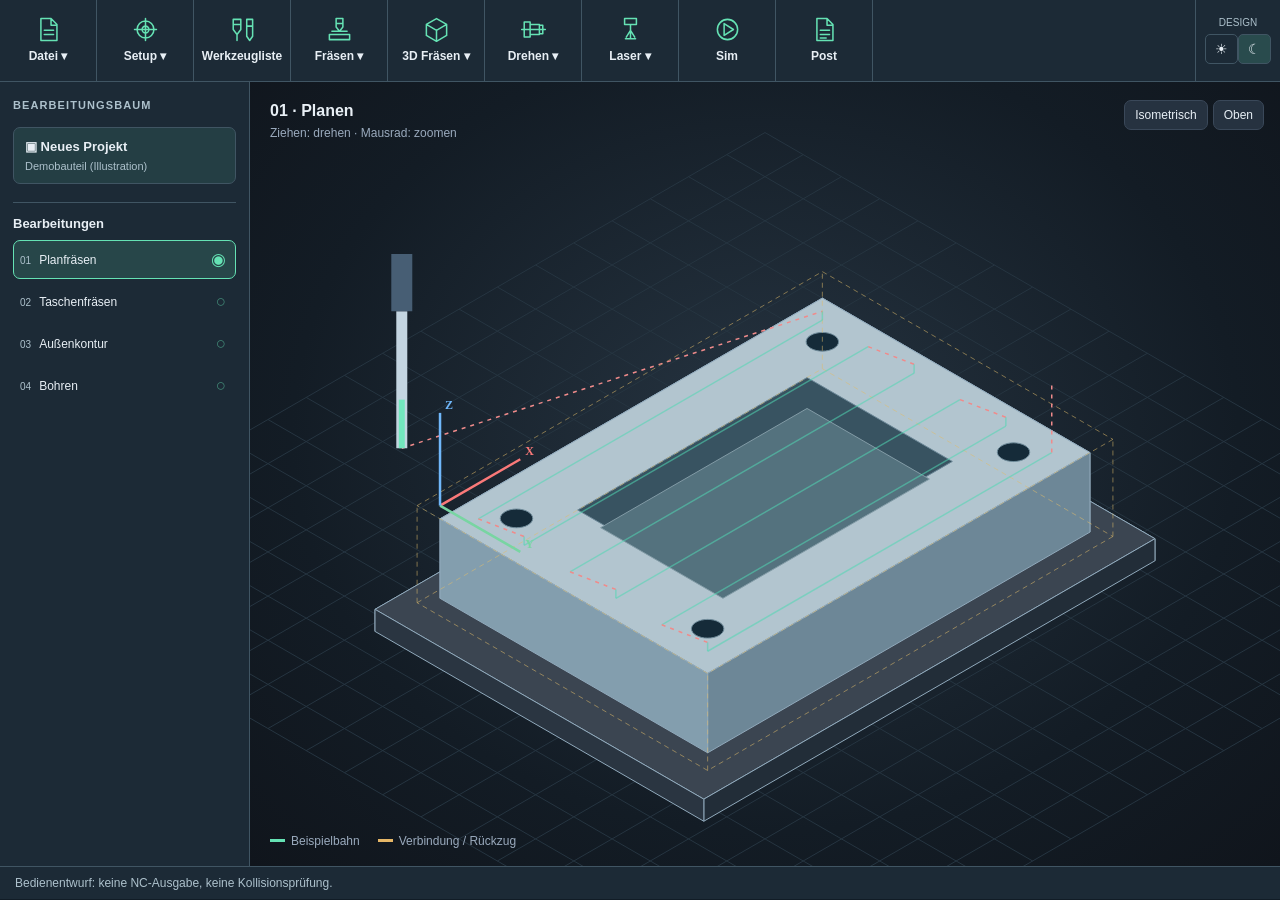
==== commit 30cabc83: "fix(sim): start calculated path and all simulation entry points in true isometric 3D" ====
--- a/prototype/fertigungsstudio-kacheln.html
+++ b/prototype/fertigungsstudio-kacheln.html
@@ -165,7 +165,8 @@
 'use strict';
 const $=id=>document.getElementById(id),canvas=$('scene'),ctx=canvas.getContext('2d');
 const ops=[{name:'Planen',tool:0,desc:'Rohteiloberseite in parallelen Bahnen bearbeiten.'},{name:'Tasche',tool:1,desc:'Rechtecktasche in mehreren Tiefen darstellen.'},{name:'Außenkontur',tool:1,desc:'Umlaufende Kontur mit mehreren Zustellungen.'},{name:'Bohren',tool:2,desc:'Vier Positionen mit Anfahren, Eintauchen und Rückzug.'}];
-let selected=0,yaw=-.63,pitch=.92,zoom=1,progress=0,playing=false,last=0,drag=null,mode='3',path=[],timer;
+const ISO_YAW=-Math.PI/4,ISO_PITCH=Math.acos(1/Math.sqrt(3));
+let selected=0,yaw=ISO_YAW,pitch=ISO_PITCH,zoom=1,progress=0,playing=false,last=0,drag=null,mode='3',path=[],timer;
 function toast(text){$('toast').textContent=text;$('toast').classList.remove('hidden');clearTimeout(timer);timer=setTimeout(()=>$('toast').classList.add('hidden'),5000)}
 function selectOperation(i){selected=i;progress=0;$('progress').value=0;$('opTitle').textContent=String(i+1).padStart(2,'0')+' · '+ops[i].name;$('paramTitle').textContent=ops[i].name;$('opDescription').textContent=ops[i].desc;$('tool').selectedIndex=ops[i].tool;document.querySelectorAll('.op').forEach((b,j)=>b.classList.toggle('active',i===j));$('status').textContent='Bereit · '+ops[i].name+' ausgewählt';makePath()}
 ops.forEach((op,i)=>{const b=document.createElement('button');b.className='op';b.innerHTML='<span class="num">'+(i+1)+'</span><span>'+op.name+'<small>'+['Parallele Bahnen','Mehrere Zustellungen','Umlaufend außen','4 Positionen'][i]+'</small></span>';b.onclick=()=>selectOperation(i);$('operations').appendChild(b)});
@@ -178,7 +179,7 @@
 function draw(){const w=canvas.clientWidth,h=canvas.clientHeight;ctx.clearRect(0,0,w,h);for(let t=-100;t<=100;t+=10){line(point(t,-100,-12),point(t,100,-12),'#263541');line(point(-100,t,-12),point(100,t,-12),'#263541')}box(-59,-43,-17,59,43,-12,['#3b4551','#222d38','#2a3541']);box(-50,-35,-10,50,35,8,['#b2c5cf','#6d8797','#839eae']);const pocket=[point(-30,-19,8),point(30,-19,8),point(30,19,8),point(-30,19,8)];polygon(pocket,'#385361','#6b8797');const d=Number($('depth').value);polygon([point(-27,-16,8-d),point(27,-16,8-d),point(27,16,8-d),point(-27,16,8-d)],'#54727e','#829ba6');for(const [x,y] of [[-40,-25],[40,-25],[40,25],[-40,25]]){const pts=[];for(let i=0;i<32;i++){const a=i/32*Math.PI*2;pts.push(point(x+3*Math.cos(a),y+3*Math.sin(a),8.1))}polygon(pts,'#152b39','#718d9c')}if($('stock').checked){const c='#dfbc6b88';for(const z of [-11,11]){const corners=[point(-53,-38,z),point(53,-38,z),point(53,38,z),point(-53,38,z)];corners.forEach((p,i)=>line(p,corners[(i+1)%4],c,1,[5,4]))}for(const x of [-53,53])for(const y of [-38,38])line(point(x,y,-11),point(x,y,11),c,1,[5,4])}if($('paths').checked){const end=progress*(path.length-1);for(let i=1;i<path.length;i++){const done=i<=end;(!globalThis.FertigungsstudioStudio||globalThis.FertigungsstudioStudio.activeVisible())&&(!globalThis.FertigungsstudioStudio||globalThis.FertigungsstudioStudio.allowMove(path[i].rapid?'rapid':'cut'))&&line(path[i-1],path[i],path[i].rapid?'#f08b8b':done?'#a5ffcf':'#50d7b38c',done?2.8:1.5,path[i].rapid?[4,5]:[])}}const at=progress*(path.length-1),idx=Math.min(path.length-2,Math.floor(at)),f=at-idx,a=path[idx],b=path[idx+1];if(a&&b){const tip=point(a.x+(b.x-a.x)*f,a.y+(b.y-a.y)*f,a.z+(b.z-a.z)*f),ang=Number($('angle').value)*Math.PI/180;const head=point(tip.x+Math.sin(ang)*31,tip.y,tip.z+Math.cos(ang)*31);line(tip,head,'#c4d5e1',11);line(tip,point(tip.x+Math.sin(ang)*11,tip.y,tip.z+Math.cos(ang)*11),'#72e7bd',6);const holder=point(head.x+Math.sin(ang)*13,head.y,head.z+Math.cos(ang)*13);line(head,holder,'#475e74',21)}if($('axes').checked){const o=point(-50,-35,11);for(const [v,color,label] of [[point(-29,-35,11),'#fa7979','X'],[point(-50,-14,11),'#78d5a2','Y'],[point(-50,-35,32),'#70b7fa','Z']]){line(o,v,color,2.5);const p=project(v);ctx.fillStyle=color;ctx.font='bold 12px Segoe UI';ctx.fillText(label,p.x+5,p.y-4)}}$('progressText').textContent=Math.round(progress*100)+' % · Beispielablauf';}
 function resize(){const ratio=devicePixelRatio||1;canvas.width=canvas.clientWidth*ratio;canvas.height=canvas.clientHeight*ratio;ctx.setTransform(ratio,0,0,ratio,0,0);draw()}new ResizeObserver(resize).observe(canvas);
 canvas.onpointerdown=e=>{drag={x:e.clientX,y:e.clientY};canvas.setPointerCapture(e.pointerId)};canvas.onpointermove=e=>{if(drag){yaw+=(e.clientX-drag.x)*.008;pitch=Math.max(.15,Math.min(1.55,pitch+(e.clientY-drag.y)*.008));drag={x:e.clientX,y:e.clientY}}};canvas.onpointerup=()=>drag=null;canvas.onpointercancel=()=>drag=null;canvas.onwheel=e=>{e.preventDefault();zoom=Math.max(.45,Math.min(2.4,zoom*Math.exp(-e.deltaY*.001)));};
-function reset(){yaw=-.63;pitch=.92;zoom=1}$('iso').onclick=reset;$('reset').onclick=reset;$('top').onclick=()=>{yaw=0;pitch=Math.PI/2};
+function reset(){yaw=ISO_YAW;pitch=ISO_PITCH;zoom=1}$('iso').onclick=reset;$('reset').onclick=reset;$('top').onclick=()=>{yaw=0;pitch=Math.PI/2};
 document.querySelectorAll('.mode').forEach(btn=>btn.onclick=()=>{mode=btn.dataset.mode;document.querySelectorAll('.mode').forEach(b=>b.classList.toggle('active',b===btn));$('angle').disabled=mode==='3';$('angle').value=mode==='3'?0:30;$('angleValue').textContent=$('angle').value+'°';$('setupName').textContent=mode==='3'?'Aufspannung 1 · Oberseite':'Aufspannung 1 · Ausrichtungsvorschau';$('explanation').textContent=mode==='3'?'Die Bahnen sind illustrative Muster. Keine Materialabtrags-, Kollisions- oder Maschinenprüfung. Schnittwerte sind Beispielwerte.':'3+2-Konzept: Der Regler zeigt nur die Werkzeugrichtung. Beispielbahnen werden nicht für den Winkel neu berechnet. Keine Kinematik oder sichere Schwenkbewegung simuliert.';});
 $('depth').oninput=()=>{$('depthValue').textContent=$('depth').value+' mm';makePath()};$('angle').oninput=()=>{$('angleValue').textContent=$('angle').value+'°'};$('tool').onchange=()=>toast('Werkzeugauswahl geändert. Die Beispielbahn wird dadurch nicht neu berechnet.');
 $('play').onclick=()=>{playing=!playing;if(progress>=1&&playing)progress=0;$('play').textContent=playing?'Ⅱ Pause':'▶ Abspielen'};$('restart').onclick=()=>{progress=0;$('progress').value=0};$('progress').oninput=()=>progress=Number($('progress').value)/1000;
@@ -197,7 +198,7 @@
 $('preferencesTile').onclick=()=> $('generalSettings').showModal();$('postTile').onclick=()=> $('postDialog').showModal();document.querySelectorAll('[data-close]').forEach(b=>b.onclick=()=>$(b.dataset.close).close());$('saveConcept').onclick=()=> $('export').click();
 $('themeChoice').onchange=()=>document.body.classList.toggle('light',$('themeChoice').value==='light');$('fontChoice').onchange=()=>{document.body.classList.toggle('large-text',$('fontChoice').value==='large');resize();};$('hostMode').onchange=()=>{$('connectionLabel').textContent=$('hostMode').selectedIndex?'Integrierter Betrieb · Konzept':'Importiertes Bauteil';};
 $('calculateTile').onclick=()=>{makePath();progress=0;$('progress').value=0;toast('Beispielbahnen aktualisiert. Noch keine echte CAM-Berechnung.');};
-function startSimulation(){playing=true;progress=0;$('play').textContent='Ⅱ Pause';$('status').textContent='Schematische Werkzeugbewegung · keine Materialabtragsprüfung';} $('simulationTile').onclick=startSimulation;$('tabSimulation').onclick=startSimulation;syncTiles();
+function startSimulation(){globalThis.FertigungsstudioStudio?.enterSimulation();playing=true;progress=0;$('play').textContent='Ⅱ Pause';$('status').textContent='Schematische Werkzeugbewegung · keine Materialabtragsprüfung';} $('simulationTile').onclick=startSimulation;$('tabSimulation').onclick=startSimulation;syncTiles();
 </script><script id="rust-demo-data" type="application/json">{"format":"fertigungsstudio-facing-v1","units":"mm",
 "stock":{"min":[0,0,0],"max":[120,80,12]},
 "tool_diameter":10,"bottom_z":10,"clearance_z":17,
@@ -651,6 +652,13 @@
  $('studioProgress').value=$('progress').value;
  $('studioHolder').disabled=$('studioToolMode').value!=='full';
 }
+function enterIsometricSimulation(){
+ simulation=true;
+ render();
+ globalThis.FertigungsstudioPathView?.view3D();
+ $('iso').click();
+}
+
 for(const name of ['Datei','Setup','Werkzeugliste','Fräsen','3D Fräsen','Drehen','Laser','Sim','Post']){
  const wrap=document.createElement('div');wrap.className='studio-menu-wrap';
  const btn=document.createElement('button');btn.type='button';btn.className='studio-menu-tile';btn.dataset.studioMenu=name;btn.setAttribute('aria-expanded','false');
@@ -876,7 +884,7 @@
  if(action==='origin'){originDialog();return}
  if(action==='materials'){materialsDialog();return}
  if(action==='Werkzeugliste'||action==='tools'){toolsDialog();return}
- if(action==='Sim'){simulation=true;render();status('Simulation: Pfadfilter und Werkzeugdarstellung. Keine Kollisions- oder Materialabtragsprüfung.');return}
+ if(action==='Sim'){enterIsometricSimulation();status('Simulation: isometrische 3D-Ansicht. Keine Kollisions- oder Materialabtragsprüfung.');return}
  if(action==='Post'){showDialog('Postprozessor','<p>NC-Ausgabe ist noch nicht freigegeben. Experimentelle Rust-Bahnen besitzen keine Kollisions- und Maschinenprüfung.</p>');return}
  if(action==='new'){showDialog('Neues Projekt','<p>Aktuelle, nicht exportierte Projektdaten können verloren gehen.</p><div class="studio-modal-actions">'+button('Neues Projekt erstellen','do-new')+button('Abbrechen','close')+'</div>');return}
  if(action==='open'){projectPicker.click();return}
@@ -1015,7 +1023,7 @@
  currentOperation:selectedOp,
  selectedTool:()=>project.tools.find(t=>t.id===selectedTool)||null,
  selectTool(id){if(project.tools.some(t=>t.id===id)){selectedTool=id;render();}},
- enterSimulation(){simulation=true;render();},
+ enterSimulation:enterIsometricSimulation,
  showDialog,
  closeDialog,
  status,
@@ -1462,7 +1470,7 @@
 panel.innerHTML='<canvas id="studioPathCanvas" aria-label="Exakte XY-Bahnen aus dem Rust-Werkzeugweg"></canvas><div class="studio-path-axis-note">Rohteil-Koordinaten XY in mm · kein G-Code</div><div id="studioPathCursor" class="studio-path-cursor">Schnitt: grün · Eilgang: rot gestrichelt · Eintauchen: gelb</div>';
 target.insertBefore(panel,$('studioSim'));
 const canvas=$('studioPathCanvas'),ctx=canvas.getContext('2d');
-let data=null,mode='2d';
+let data=null,mode='3d';
 function label(value){return Number(value).toLocaleString('de-DE',{maximumFractionDigits:3})}
 function redraw(){
  if(panel.hidden||!data)return;
@@ -1532,7 +1540,8 @@
  levels.forEach((z,i)=>options.add(new Option('Lage '+(i+1)+' · Z '+label(z)+' mm',String(z))));
  options.value='all';
  $('studioPathCursor').textContent='Schnitt: grün · Eilgang: rot gestrichelt · Eintauchen: gelb';
- switchMode('2d'); // Show the real path immediately after a successful calculation.
+ switchMode('3d'); // The default for a freshly calculated Rust path is 3D.
+ $('iso').click(); // Reset the 3D camera to exact isometric projection.
 }
 function onPathCleared(){
  data=null;bar.hidden=true;panel.hidden=true;originalView.hidden=false;mode='3d';
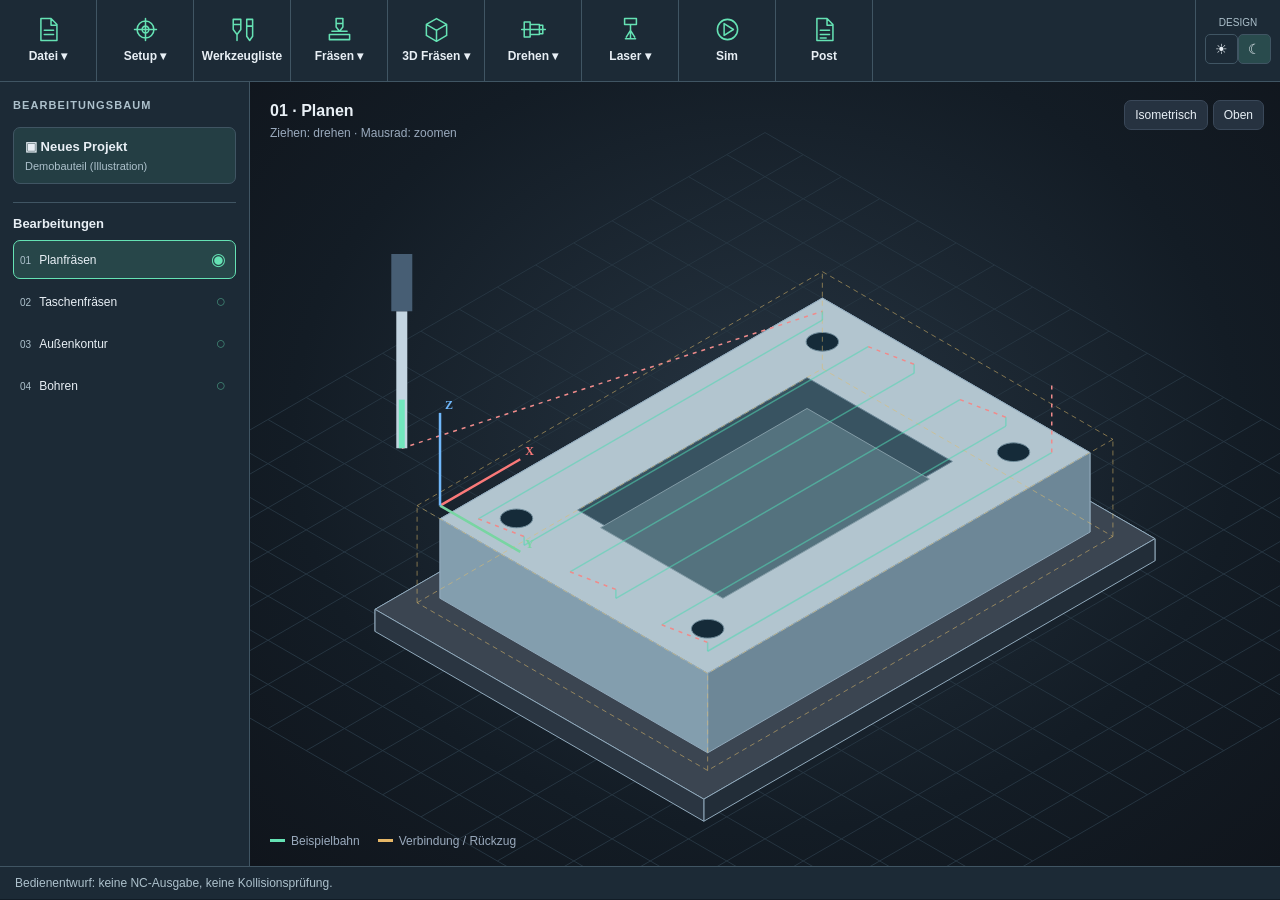
==== commit c5e79b71: "build: embed validated 2D contour modal in compiled Windows Studio HTML" ====
--- a/prototype/fertigungsstudio-kacheln.html
+++ b/prototype/fertigungsstudio-kacheln.html
@@ -448,7 +448,7 @@
   coreData=CamPathData.validate(d);playing=false;progress=0;$('play').textContent='▶ Abspielen';
   document.querySelector('.layout').classList.add('inspector-hidden');
   const operationNames={facing:'Planfräsen',contour:'Außenkontur',pocket:'Rechtecktasche',drilling:'Bohren'};
-  const operationName=operationNames[coreData.operation||'facing'];
+  const operationName=coreData.operation==='contour'&&coreData.contour_side==='inside'?'Innenkontur':operationNames[coreData.operation||'facing'];
   $('opTitle').textContent=operationName+' · Rust-Kern';
   $('connectionLabel').textContent='Berechnete Bahn · rechteckiger Rohblock';
   coreBadge.textContent=coreData.moves.length+' Bewegungen';
@@ -584,11 +584,11 @@
 'Sim':'M16 4a12 12 0 1 0 0 24a12 12 0 1 0 0-24 M12 9l11 7-11 7z',
 'Post':'M7 3h12l7 7v19H7z M19 3v8h7 M11 17h11 M11 22h11 M11 26h7'
 };
-const opKinds={Planfräsen:'facing',Außenkontur:'contour',Taschenfräsen:'pocket',Bohren:'drilling','2D Kontur':'contour','2D Tasche':'pocket'};
+const opKinds={Planfräsen:'facing',Außenkontur:'contour',Innenkontur:'contour',Taschenfräsen:'pocket',Bohren:'drilling','2D Kontur':'contour','2D Tasche':'pocket'};
 const options={
  'Datei':[['Neues Projekt','new'],['Projekt öffnen','open'],['Bauteil laden','part'],['–','divider'],['Speichern','save'],['Speichern unter…','saveas'],['–','divider'],['Programm beenden','exit']],
  'Setup':[['Aufspannung','setup'],['Rohteil und Material','stock'],['Nullpunkt und Achsausrichtung','origin'],['–','divider'],['Materialverwaltung','materials']],
- 'Fräsen':[['Planfräsen','facing'],['Außenkontur','contour'],['Taschenfräsen','pocket'],['Bohren','drilling'],['Gewindefräsen','future']],
+ 'Fräsen':[['Planfräsen','facing'],['Außenkontur','contour'],['Innenkontur','contour'],['Taschenfräsen','pocket'],['Bohren','drilling'],['Gewindefräsen','future']],
  '3D Fräsen':[['3D Schruppen','future'],['3D Schlichten','future'],['Parallelfräsen','future'],['Restmaterial','future']],
  'Drehen':[['Plandrehen','future'],['Längsdrehen','future'],['Innendrehen','future'],['Einstechen','future'],['Gewindedrehen','future']],
  'Laser':[['Konturschnitt','future'],['Gravieren','future'],['Markieren','future']]
@@ -611,7 +611,7 @@
 });
 const libraryKey='fertigungsstudio-studio-library-v1';
 let project=defaults(),current=1,dirty=false,simulation=false,toolEdit=null,matEdit=null,matProfile=1,selectedTool=1;
-let facingLauncher=null;
+let facingLauncher=null,contourLauncher=null;
 try{
  const lib=JSON.parse(localStorage.getItem(libraryKey)||'null');
  if(lib&&Array.isArray(lib.materials)&&Array.isArray(lib.tools)&&lib.materials.length&&lib.tools.length){project.materials=lib.materials;project.tools=lib.tools;project.stock.materialId=project.materials[0].id;}
@@ -683,6 +683,7 @@
 }
 function launch(kind){
  if(kind==='facing'&&typeof facingLauncher==='function'){facingLauncher();return;}
+ if(kind==='contour'&&typeof contourLauncher==='function'){contourLauncher();return;}
  const index={facing:0,pocket:1,contour:2,drilling:3}[kind];
  if(index==null)return;
  const card=document.querySelector('[data-cam-operation="'+kind+'"]');
@@ -1020,6 +1021,7 @@
 $('studioMenus').onscroll=closeMenu;
 globalThis.FertigungsstudioStudio={
  setFacingLauncher(fn){if(typeof fn!=='function')throw Error('Ungültiger Planfräs-Dialog');facingLauncher=fn;},
+ setContourLauncher(fn){if(typeof fn!=='function')throw Error('Ungültiger Kontur-Dialog');contourLauncher=fn;},
  currentOperation:selectedOp,
  selectedTool:()=>project.tools.find(t=>t.id===selectedTool)||null,
  selectTool(id){if(project.tools.some(t=>t.id===id)){selectedTool=id;render();}},
@@ -1385,6 +1387,285 @@
  if(activeDialog){activeDialog=false;cancel()}
 });
 studio.setFacingLauncher(open);
+})();
+</script><script>// Shared browser/Node validation for the rectangular contour Studio operation.
+// Toolpaths remain generated by the Rust kernel, never by this model.
+(function(root){
+'use strict';
+const facing=root.FertigungsstudioFacingModel||
+ (typeof require==='function'?require('./studio-facing-model.cjs'):null);
+function number(v,name){
+ if(v===null||v===undefined||v==='')throw Error(name+' fehlt.');
+ const n=Number(v);
+ if(!Number.isFinite(n))throw Error(name+' ist keine gültige Zahl.');
+ return n;
+}
+function positive(v,name){
+ const n=number(v,name);
+ if(n<=0||n>1_000_000)throw Error(name+' muss größer 0 und höchstens 1.000.000 sein.');
+ return n;
+}
+function eligible(tool){
+ return facing.eligible(tool)&&tool.type==='Schaftfräser';
+}
+function prepare(project,tool,form){
+ if(!project?.stock)throw Error('Rohteil im Setup fehlt.');
+ if(!eligible(tool))throw Error('Ein Schaftfräser mit gültiger Geometrie wird benötigt.');
+ const stock=project.stock, width=positive(stock.x,'Rohteil X'),
+ length=positive(stock.y,'Rohteil Y'), height=positive(stock.z,'Rohteil Z');
+ const diameter=positive(tool.diameter,'Werkzeugdurchmesser'),
+ cuttingLength=positive(tool.cutLength,'Schneidenlänge');
+ const id=number(tool.id,'Werkzeugnummer');
+ if(!Number.isInteger(id)||id<1||id>9999)throw Error('Ungültige Werkzeugnummer.');
+ const depth=positive(form.depth,'Abtragstiefe'),stepdown=positive(form.stepdown,'Tiefenzustellung');
+ const clearance=positive(form.clearance,'Sicherheitshöhe'),
+ cuttingFeed=positive(form.cuttingFeed,'Schnittvorschub'),
+ plungeFeed=positive(form.plungeFeed,'Eintauchvorschub');
+ if(depth>height||depth>cuttingLength)throw Error('Abtragstiefe überschreitet Rohteil oder Schneidenlänge.');
+ if(height+clearance>1_000_000)throw Error('Sicherheitshöhe liegt außerhalb des zulässigen Bereichs.');
+ const side=form.side??'outside',direction=form.direction??'climb',spindle=form.spindle??'M3';
+ if(!['inside','outside'].includes(side))throw Error('Ungültige Konturseite.');
+ if(!['climb','conventional'].includes(direction))throw Error('Ungültige Fräsrichtung.');
+ if(!['M3','M4'].includes(spindle))throw Error('Ungültige Spindelrichtung.');
+ const marginX=number(form.marginX??0,'Randabstand X'),
+ marginY=number(form.marginY??0,'Randabstand Y');
+ if(marginX<0||marginY<0||marginX>1_000_000||marginY>1_000_000)
+   throw Error('Randabstände dürfen nicht negativ sein.');
+ if(side==='outside'&&(marginX!==0||marginY!==0))
+   throw Error('Außenkontur liegt auf dem Rohteilrand; Randabstände sind hier 0.');
+ if(side==='inside'&&(marginX<=0||marginY<=0||width-2*marginX<=diameter||length-2*marginY<=diameter))
+   throw Error('Innenkontur liegt nicht vollständig mit Werkzeugdurchmesser im Rohteil.');
+ const minX=marginX,minY=marginY,maxX=width-marginX,maxY=length-marginY;
+ const r=diameter/2, x0=side==='outside'?minX-r:minX+r,
+ x1=side==='outside'?maxX+r:maxX-r,
+ y0=side==='outside'?minY-r:minY+r,
+ y1=side==='outside'?maxY+r:maxY-r;
+ if(![x0,x1,y0,y1].every(v=>Number.isFinite(v)&&Math.abs(v)<=1_000_000))
+   throw Error('Konturkoordinaten außerhalb des Bereichs.');
+ const depthPasses=Math.ceil(depth/stepdown);
+ if(!Number.isFinite(depthPasses)||depthPasses*7>100_000)
+   throw Error('Zu viele Werkzeugbewegungen.');
+ // M3 seen clockwise from above. At the exterior -Y edge the tool tangential
+ // contact moves toward +X; the inner contact uses the opposite tool side.
+ // This classification applies to the selected boundary contact only.
+ const clockwise=(spindle==='M3')===(side==='inside') ?
+   direction==='climb' : direction!=='climb';
+ return {
+  numbers:[width,length,height,depth,diameter,stepdown,diameter/2,id,cuttingLength,
+   cuttingFeed,plungeFeed,clearance,side==='inside'?1:0,clockwise?1:0,marginX,marginY],
+  depthPasses,estimatedMoves:depthPasses*7,
+  start:{x:x0,y:y0,z:height+clearance},
+  toolBounds:{minX:x0,minY:y0,maxX:x1,maxY:y1},
+  settings:{toolId:id,depth,stepdown,clearance,cuttingFeed,plungeFeed,
+   side,direction,spindle,marginX,marginY,clockwise}
+ };
+}
+const api={eligible,prepare,recommendedFeed:facing.recommendedFeed};
+root.FertigungsstudioContourModel=api;
+if(typeof module!=='undefined'&&module.exports)module.exports=api;
+})(globalThis);
+</script><script>// First editable 2D rectangular contour operation; numerical Rust toolpaths only.
+(()=>{
+'use strict';
+const studio=globalThis.FertigungsstudioStudio;
+const model=globalThis.FertigungsstudioContourModel;
+const facing=globalThis.FertigungsstudioFacingModel;
+if(!studio||!model||!facing)return;
+const $=id=>document.getElementById(id);
+const esc=v=>String(v??'').replace(/[&<>"']/g,c=>({'&':'&amp;','<':'&lt;','>':'&gt;','"':'&quot;','&#39;':'&#39;'}[c]));
+const fmt=v=>Number(v).toLocaleString('de-DE',{maximumFractionDigits:3});
+const errors={
+ InvalidNumbers:'Ungültige Zahl.',InvalidNumberCount:'Falsche Anzahl an Parametern.',
+ InvalidStock:'Rohteilmaße ungültig.',InvalidTool:'Werkzeugdaten ungültig.',
+ InvalidToolNumber:'Werkzeugnummer ungültig.',InvalidBounds:'Konturgeometrie ungültig oder zu wenig Platz.',
+ InvalidDirection:'Ungültige Umlaufrichtung.',InvalidDepth:'Abtragstiefe oder Schneidenlänge ungültig.',
+ InvalidStep:'Tiefenzustellung ungültig.',InvalidFeed:'Vorschub ungültig.',
+ InvalidClearance:'Sicherheitshöhe ungültig.',TooManyMoves:'Zu viele Bewegungen.',
+ CoordinateLimit:'Koordinatengrenze überschritten.',Cancelled:'Berechnung abgebrochen.'
+};
+let controller=null,revision=0,activeDialog=false;
+const connected=()=>$('camRuntimeStatus')?.dataset.live==='true';
+const eligible=()=>studio.project().tools.filter(model.eligible);
+const current=()=>studio.currentOperation();
+const round=n=>Math.round(n*1000)/1000;
+function fields(){
+ const v=id=>$(id)?.value??'';
+ return {toolId:Number(v('contour-tool')),side:v('contour-side'),direction:v('contour-direction'),
+  spindle:v('contour-spindle'),depth:v('contour-depth'),stepdown:v('contour-stepdown'),
+  clearance:v('contour-clearance'),cuttingFeed:v('contour-feed'),plungeFeed:v('contour-plunge'),
+  marginX:v('contour-margin-x'),marginY:v('contour-margin-y')};
+}
+function toolSelected(){return studio.project().tools.find(t=>t.id===Number($('contour-tool')?.value))}
+function message(msg,error=false){
+ const e=$('contour-message');if(!e)return;
+ e.textContent=msg;e.classList.toggle('studio-error',error);
+}
+function setToolInfo(reset=false){
+ const p=studio.project(),t=toolSelected();if(!t)return;
+ $('contour-tool-info').textContent=t.name+' · Ø'+fmt(t.diameter)+' mm · Schneidenlänge '+fmt(t.cutLength)+' mm';
+ const rates=model.recommendedFeed(t,p.stock.materialId);
+ $('contour-material-info').textContent=rates
+  ?'Materialprofil: n ≈ '+fmt(Math.round(rates.rpm))+' 1/min · F ≈ '+fmt(round(rates.feed))+' mm/min. Nur rechnerisch.'
+  :'Kein vollständiges Vc-/fz-Profil. Schnitt- und Eintauchvorschub selbst eingeben.';
+ if(reset){$('contour-feed').value=rates?round(rates.feed):'';$('contour-plunge').value='';}
+}
+function refreshSide(){
+ const inside=$('contour-side').value==='inside';
+ $('contour-margins').hidden=!inside;
+ $('contour-warning').textContent=inside
+  ?'Innenkontur: Der Fräser taucht derzeit am Startpunkt senkrecht ein. Freigeschnittener Startbereich oder geeignete Vorbohrung ist vorausgesetzt, aber nicht geprüft. Keine Freigabe zum realen Fräsen.'
+  :'Außenkontur: Werkzeugmittelpunkt um den halben Durchmesser nach außen versetzt; der Start liegt außerhalb des Rohblocks. Spannmittel und freier Raum sind ungeprüft.';
+ if(!inside){$('contour-margin-x').value='0';$('contour-margin-y').value='0';}
+ countPreview();
+}
+function countPreview(){
+ const p=studio.project(),t=toolSelected();if(!t)return;
+ try{
+  const planned=model.prepare(p,t,{...fields(),cuttingFeed:1,plungeFeed:1});
+  const mode=planned.settings.clockwise?'im Uhrzeigersinn':'gegen Uhrzeigersinn';
+  const f=facing.workFrame(p);
+  const wp=facing.toWork([planned.start.x,planned.start.y,planned.start.z],f);
+  $('contour-count').textContent=planned.depthPasses+' Tiefenlagen · '+planned.estimatedMoves+
+   ' Bewegungen · '+mode+' · Versatz Ø/2 · Start rohteilbezogen X'+fmt(planned.start.x)+
+   ' Y'+fmt(planned.start.y)+' Z'+fmt(planned.start.z)+' mm · '+f.system+
+   ' X'+fmt(wp[0])+' Y'+fmt(wp[1])+' Z'+fmt(wp[2])+' mm.';
+ }catch(e){$('contour-count').textContent=e.message;}
+}
+function open(){
+ if(controller)return;
+ const p=studio.project(),op=current(),tools=eligible();
+ if(!op||op.kind!=='contour'){studio.status('Bitte Konturfräsen auswählen.');return}
+ const saved=op.contour||{},t=tools.find(x=>x.id===saved.toolId)||tools.find(x=>x.id===studio.selectedTool()?.id)||tools[0];
+ const side=saved.side??(op.name==='Innenkontur'?'inside':'outside');
+ const direction=saved.direction??'climb',spindle=saved.spindle??'M3';
+ const depth=saved.depth??Math.min(1,Number(p.stock.z));
+ const stepdown=saved.stepdown??depth;
+ const clearance=saved.clearance??5;
+ const suggested=t?model.recommendedFeed(t,p.stock.materialId):null;
+ const feed=saved.cuttingFeed??(suggested?round(suggested.feed):'');
+ const plunge=saved.plungeFeed??'';
+ const mx=saved.marginX??(side==='inside'?round(p.stock.x/8):0);
+ const my=saved.marginY??(side==='inside'?round(p.stock.y/8):0);
+ const opt=(id,val,caption,selected)=>'<option value="'+val+'" '+(selected===val?'selected':'')+'>'+caption+'</option>';
+ const input=(label,id,v)=>'<label>'+label+'<input id="'+id+'" type="number" min="0" step="any" value="'+esc(v)+'"></label>';
+ studio.showDialog('2D-Konturfräsen · echte Rust-Berechnung',
+  '<p><strong>Rohteil:</strong> '+fmt(p.stock.x)+' × '+fmt(p.stock.y)+' × '+fmt(p.stock.z)+
+  ' mm · rechteckige Kontur, nicht aus CAD importiert.</p>'+
+  '<div class="studio-modal-grid"><label>Kontur<select id="contour-side">'+
+  opt('contour-side','outside','Außenkontur · Rohteilrand',side)+
+  opt('contour-side','inside','Innenkontur · Rechteck',side)+'</select></label>'+
+  '<label>Schaftfräser aus Werkzeugliste<select id="contour-tool">'+tools.map(x=>
+  '<option value="'+esc(x.id)+'" '+(x.id===t?.id?'selected':'')+'>T'+x.id+' · '+esc(x.name)+' · Ø'+fmt(x.diameter)+'</option>').join('')+'</select></label></div>'+
+  '<p id="contour-tool-info"></p><div class="studio-modal-grid">'+
+  input('Abtragstiefe gesamt (mm)','contour-depth',depth)+
+  input('Tiefenzustellung je Lage (mm)','contour-stepdown',stepdown)+
+  input('Sicherheitshöhe über Rohteil (mm)','contour-clearance',clearance)+
+  input('Schnittvorschub (mm/min)','contour-feed',feed)+
+  input('Eintauchvorschub (mm/min)','contour-plunge',plunge)+'</div>'+
+  '<div class="studio-modal-grid"><label>Fräsrichtung<select id="contour-direction">'+
+  opt('contour-direction','climb','Gleichlauf',direction)+
+  opt('contour-direction','conventional','Gegenlauf',direction)+'</select></label>'+
+  '<label>Spindeldrehrichtung<select id="contour-spindle">'+
+  opt('contour-spindle','M3','M3 · rechtsdrehend',spindle)+
+  opt('contour-spindle','M4','M4 · linksdrehend',spindle)+'</select></label></div>'+
+  '<div id="contour-margins" class="studio-modal-grid" '+(side==='outside'?'hidden':'')+'>'+
+  input('Randabstand X für Innenkontur (mm)','contour-margin-x',mx)+
+  input('Randabstand Y für Innenkontur (mm)','contour-margin-y',my)+'</div>'+
+  '<p id="contour-material-info"></p><p id="contour-count" class="studio-pill"></p>'+
+  '<p id="contour-warning" class="studio-error"></p>'+
+  '<p>Werkzeugradiusversatz nur für die vier geraden Rechteckseiten. Gleichlauf/Gegenlauf beruht auf M3/M4 und der ausgewählten Innen-/Außenseite. Kein beliebiger CAD-Umriss, kein seitlicher Einfahrbogen, keine Kollisions-, Spannmittel- oder Materialabtragsprüfung. Nur Simulation, kein G-Code.</p>'+
+  '<p id="contour-message" role="status" aria-live="polite"></p>'+
+  '<div class="studio-modal-actions"><button id="contour-save" type="button">Parameter speichern</button>'+
+  '<button id="contour-run" type="button" class="primary" '+(!connected()||!tools.length?'disabled':'')+
+  '>Werkzeugbahn berechnen</button><button id="contour-close" type="button">Schließen</button></div>'+
+  (!connected()?'<p class="studio-error">Rust-Server nicht verbunden. Lokal mit dem Windows-Starter öffnen.</p>':''));
+ activeDialog=true;
+ if(!tools.length){message('Kein geeigneter Schaftfräser in der Werkzeugliste. Bitte zuerst Werkzeug anlegen.',true);return}
+ $('contour-tool').onchange=()=>{setToolInfo(true);countPreview()};
+ $('contour-side').onchange=()=>{
+  if($('contour-side').value==='inside'&&Number($('contour-margin-x').value)===0){
+   $('contour-margin-x').value=round(p.stock.x/8);
+   $('contour-margin-y').value=round(p.stock.y/8);
+  }
+  refreshSide();
+ };
+ for(const id of ['contour-depth','contour-stepdown','contour-clearance','contour-margin-x','contour-margin-y'])
+  $(id).addEventListener('input',countPreview);
+ $('contour-direction').onchange=countPreview;
+ $('contour-spindle').onchange=countPreview;
+ $('contour-save').onclick=save;
+ $('contour-close').onclick=()=>studio.closeDialog();
+ $('contour-run').onclick=calculate;
+ setToolInfo(false);
+ refreshSide();
+}
+function persist(values){
+ const p=studio.project(),t=toolSelected(),op=current();
+ if(!op||op.kind!=='contour')throw Error('Konturbearbeitung wurde gewechselt.');
+ model.prepare(p,t,{...values,cuttingFeed:1,plungeFeed:1});
+ for(const key of ['cuttingFeed','plungeFeed']){
+  if(values[key]!==''&&(!Number.isFinite(Number(values[key]))||Number(values[key])<=0))
+   throw Error('Schnitt- und Eintauchvorschub müssen positiv oder leer sein.');
+ }
+ op.contour={toolId:t.id,side:values.side,direction:values.direction,spindle:values.spindle,
+  depth:Number(values.depth),stepdown:Number(values.stepdown),clearance:Number(values.clearance),
+  marginX:Number(values.marginX),marginY:Number(values.marginY),
+  cuttingFeed:values.cuttingFeed===''?'':Number(values.cuttingFeed),
+  plungeFeed:values.plungeFeed===''?'':Number(values.plungeFeed)};
+ op.name=values.side==='inside'?'Innenkontur':'Außenkontur';
+ studio.selectTool(t.id);studio.touch();studio.render();
+ return op.contour;
+}
+function save(){
+ try{persist(fields());message('Konturparameter im Projekt gespeichert. Datei → Speichern sichert sie dauerhaft.')}
+ catch(e){message(e.message,true)}
+}
+async function calculate(){
+ if(controller)return;
+ if(!connected()){message('Rust-Server nicht verbunden.',true);return;}
+ const p=studio.project(),t=toolSelected(),values=fields();
+ let prepared;
+ try{prepared=model.prepare(p,t,values);persist(values)}
+ catch(e){message(e.message,true);return}
+ const mine=++revision,active=new AbortController();controller=active;
+ $('contour-run').disabled=true;$('contour-save').disabled=true;
+ message('Rust berechnet rechteckige '+(values.side==='inside'?'Innen-':'Außen-')+'kontur …');
+ try{
+  const response=await fetch('/api/contour',{method:'POST',headers:{'Content-Type':'application/x-fertigungsstudio'},
+   body:prepared.numbers.join(' '),signal:active.signal});
+  if(!response.ok){const code=(await response.text()).trim();throw Error(errors[code]||('Rust-Fehler: '+code.slice(0,120)))}
+  const raw=await response.json();
+  if(active.signal.aborted||mine!==revision)return;
+  if(raw.contour_side!==values.side||
+     raw.contour_direction!==(prepared.settings.clockwise?'cw':'ccw'))
+   throw Error('Berechnete Kontur entspricht nicht den gewählten Parametern.');
+  const transformed=facing.attachWorkCoordinates(raw,p);
+  if(typeof loadCore!=='function')throw Error('3D-Bahnanzeige nicht vorhanden.');
+  loadCore(transformed);
+  studio.enterSimulation();
+  controller=null;
+  studio.closeDialog();
+  studio.status((values.side==='inside'?'Innenkontur':'Außenkontur')+' berechnet: '+
+   raw.moves.length+' Bewegungen · '+prepared.depthPasses+' Tiefenlagen · '+
+   (values.direction==='climb'?'Gleichlauf':'Gegenlauf')+' · '+values.spindle+
+   '. Nur Simulation, keine CNC-Freigabe.');
+ }catch(e){
+  if(!active.signal.aborted)message(e.name==='AbortError'?'Abgebrochen.':e.message,true);
+ }finally{
+  if(controller===active)controller=null;
+  const run=$('contour-run'),save=$('contour-save');
+  if(run)run.disabled=!connected();
+  if(save)save.disabled=false;
+ }
+}
+function cancel(){
+ if(!controller)return;
+ const c=controller;controller=null;revision++;c.abort();
+ if(connected())fetch('/api/cancel',{method:'POST',
+  headers:{'Content-Type':'application/x-fertigungsstudio'},body:''}).catch(()=>{});
+}
+$('studioDialog').addEventListener('close',()=>{if(activeDialog){activeDialog=false;cancel()}});
+studio.setContourLauncher(open);
 })();
 </script><script>// Pure 2D inspection model for validated neutral Rust toolpaths.
 // This module never generates toolpaths, NC instructions or machine commands.
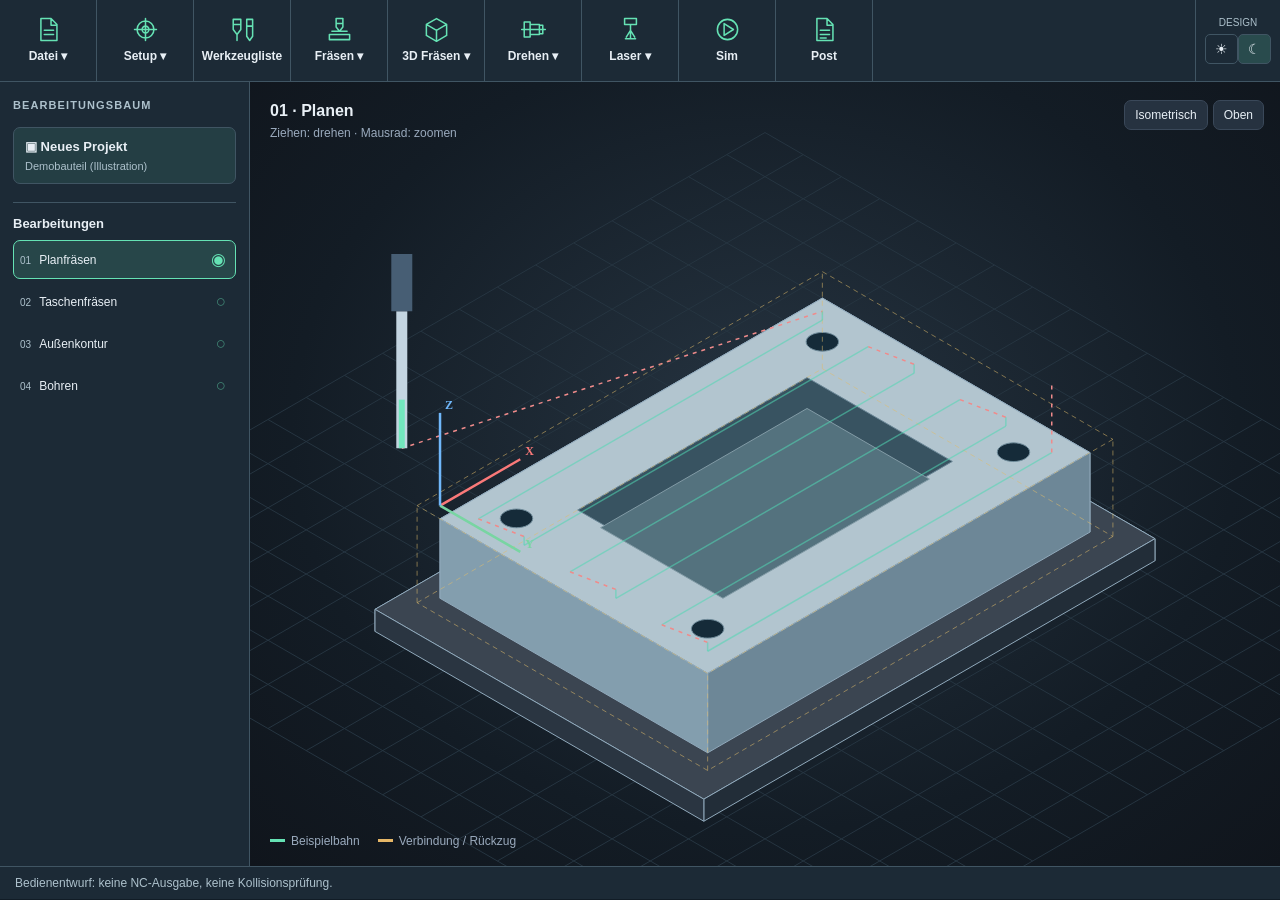
==== commit 757db6ff: "build: refresh bundled Studio import and 3D path renderer" ====
--- a/prototype/fertigungsstudio-kacheln.html
+++ b/prototype/fertigungsstudio-kacheln.html
@@ -476,7 +476,9 @@
   const scale=100/Math.max(...d.stock.max.map((v,i)=>v-d.stock.min[i]),d.clearance_z-d.stock.min[2],1);
   const map=p=>point((p[0]-center[0])*scale,(p[1]-center[1])*scale,(p[2]-center[2])*scale);
   const lo=map(d.stock.min),hi=map(d.stock.max);
-  box(lo.x,lo.y,lo.z,hi.x,hi.y,hi.z,['#b2c5cf','#6d8797','#839eae']);
+  if(!globalThis.FertigungsstudioSTLPicker?.hasModel()||
+     !globalThis.FertigungsstudioSTLPicker.drawMesh(map))
+    box(lo.x,lo.y,lo.z,hi.x,hi.y,hi.z,['#b2c5cf','#6d8797','#839eae']);
   const moves=d.moves,shown=Math.min(moves.length,5000),end=progress*moves.length;
   const studio=globalThis.FertigungsstudioStudio;if($('paths').checked&&(!studio||studio.activeVisible())){for(let i=0;i<shown;i++){const m=moves[i],previous=i?moves[i-1].to:d.start,category=m.motion==='rapid'?'rapid':m.to[2]!==previous[2]?'lead':'cut';if(studio&&!studio.allowMove(category))continue;const color=category==='rapid'?'#ff8383':category==='lead'?'#ffd374':i<end?'#a6ffe0':'#40ffc0';line(map(previous),map(m.to),color,category==='cut'?3.2:2.3,category==='rapid'?[6,6]:[]);}}
   const i=Math.min(moves.length-1,Math.floor(end));const a=i?moves[i-1].to:d.start,b=moves[i].to,t=Math.min(1,end-i);const tip=map(a.map((v,j)=>v+(b[j]-v)*t));
@@ -623,7 +625,7 @@
 const pop=document.createElement('div');pop.className='studio-menu-popup';pop.id='studioMenuPopup';pop.hidden=true;document.body.appendChild(pop);
 const dlg=document.createElement('dialog');dlg.className='studio-modal';dlg.id='studioDialog';dlg.innerHTML='<div class="studio-modal-head"><h2 id="studioDialogTitle"></h2><button id="studioDialogClose" type="button" aria-label="Schließen">✕</button></div><div id="studioDialogBody"></div>';document.body.appendChild(dlg);
 const projectPicker=document.createElement('input');projectPicker.type='file';projectPicker.accept='.json,.fscam';projectPicker.hidden=true;document.body.appendChild(projectPicker);
-const partPicker=document.createElement('input');partPicker.type='file';partPicker.accept='.step,.stp,.stl,.igs,.iges';partPicker.hidden=true;document.body.appendChild(partPicker);
+const partPicker=document.createElement('input');partPicker.type='file';partPicker.accept='.stl,.step,.stp,.igs,.iges';partPicker.hidden=true;document.body.appendChild(partPicker);
 const holderPicker=document.createElement('input');holderPicker.type='file';holderPicker.accept='.step,.stp,.stl,.igs,.iges';holderPicker.hidden=true;document.body.appendChild(holderPicker);
 function status(message){$('studioInfo').textContent=message}
 function changed(){dirty=true}
@@ -981,9 +983,21 @@
  const f=e.target.files?.[0];if(f&&toolEdit){collectTool();toolEdit.holderCad=f.name;renderToolForm();status('CAD-Dateiname vorgemerkt. Geometrieimport und Kollisionsmodell noch nicht umgesetzt.')}
  e.target.value='';
 });
-partPicker.addEventListener('change',e=>{
- const f=e.target.files?.[0];if(f){project.part=f.name+' (Geometrieimport ausstehend)';changed();render();status('Bauteildatei vorgemerkt; noch keine CAD-Geometrie importiert.')}
- e.target.value='';
+partPicker.addEventListener('change',async e=>{
+ const f=e.target.files?.[0];e.target.value='';
+ if(!f)return;
+ try{
+  if(!f.name.toLowerCase().endsWith('.stl'))
+   throw Error('Direkter STEP-/IGES-Geometrieimport noch nicht unterstützt. Für diesen Test ein STL-Modell verwenden.');
+  const picker=globalThis.FertigungsstudioSTLPicker;
+  if(!picker)throw Error('STL-Importmodul nicht geladen.');
+  if(f.size>8_000_000)throw Error('STL maximal 8 MB.');
+  const imported=picker.load(await f.arrayBuffer());
+  project.part=f.name+' (STL-Mesh)';
+  changed();render();
+  status('STL geladen: '+imported.triangles+' Dreiecke, '+imported.loops+
+   ' geschlossene Konturen der oberen Planfläche. Rohteil bleibt unverändert. Geometrie wird nicht in der Projektdatei eingebettet.');
+ }catch(error){status('STL-Import fehlgeschlagen: '+error.message);}
 });
 projectPicker.addEventListener('change',async e=>{
  const f=e.target.files?.[0];if(!f)return;
@@ -995,6 +1009,7 @@
   for(const m of value.project.materials)if(!m||!Number.isInteger(m.id)||typeof m.name!=='string')throw Error('Ungültiges Material');
   for(const t of value.project.tools)if(!t||!Number.isInteger(t.id)||typeof t.name!=='string')throw Error('Ungültiges Werkzeug');
   if(!value.project.stock||![value.project.stock.x,value.project.stock.y,value.project.stock.z].every(x=>Number.isFinite(x)&&x>0))throw Error('Ungültiges Rohteil');
+  globalThis.FertigungsstudioSTLPicker?.clear();
   project=value.project;current=project.operations[0].id;dirty=false;storeLibrary();render();status('Projektdatei geöffnet. Werkzeugwege müssen separat berechnet werden.');
  }catch(err){status('Projekt nicht geöffnet: '+err.message)}
  e.target.value='';
@@ -1022,6 +1037,7 @@
 globalThis.FertigungsstudioStudio={
  setFacingLauncher(fn){if(typeof fn!=='function')throw Error('Ungültiger Planfräs-Dialog');facingLauncher=fn;},
  setContourLauncher(fn){if(typeof fn!=='function')throw Error('Ungültiger Kontur-Dialog');contourLauncher=fn;},
+ requestPartImport(){partPicker.click();},
  currentOperation:selectedOp,
  selectedTool:()=>project.tools.find(t=>t.id===selectedTool)||null,
  selectTool(id){if(project.tools.some(t=>t.id===id)){selectedTool=id;render();}},
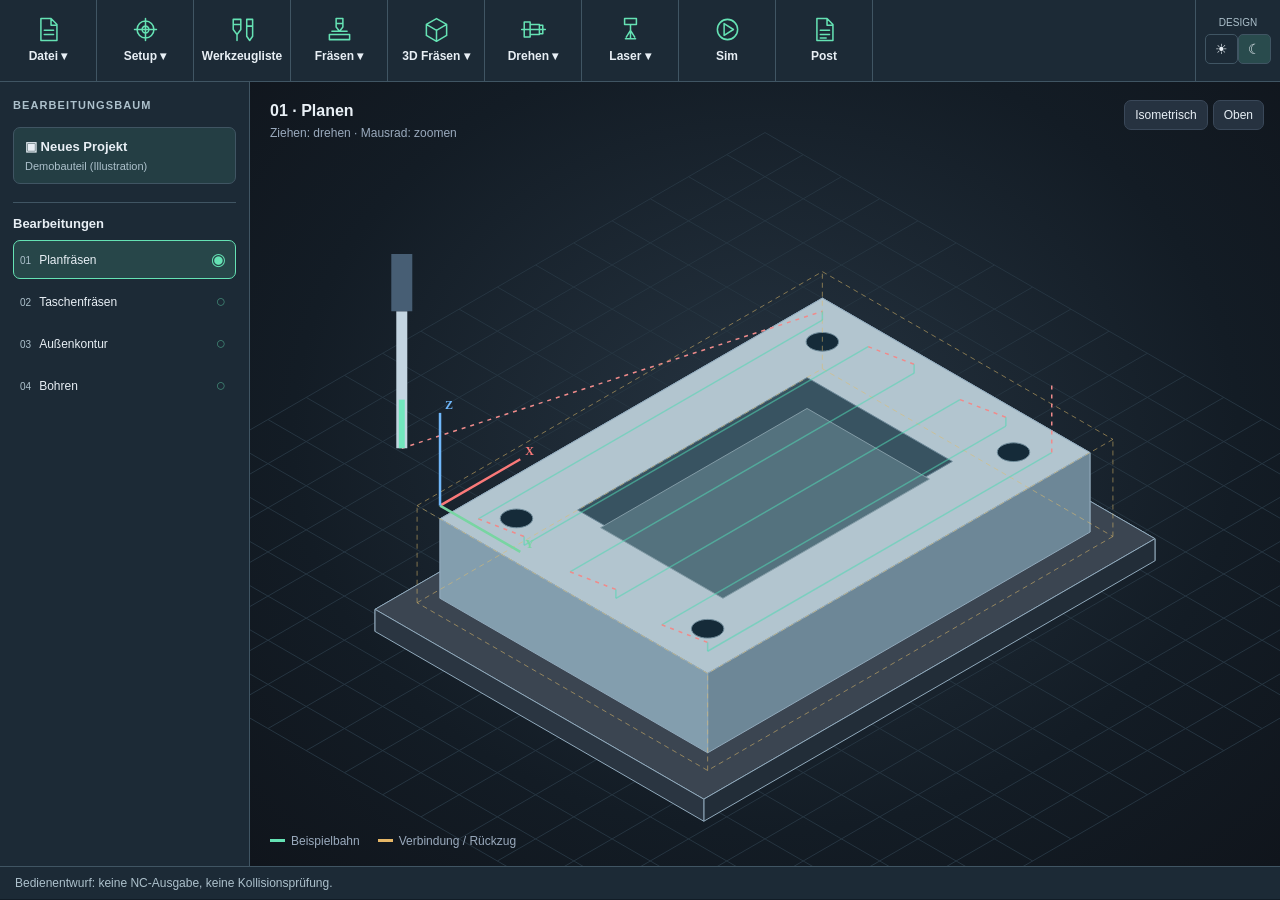
==== commit 93e67d5e: "build: bundle STL geometry importer and clickable 3D top-face contour selection" ====
--- a/prototype/fertigungsstudio-kacheln.html
+++ b/prototype/fertigungsstudio-kacheln.html
@@ -119,6 +119,12 @@
 .studio-ended strong{font-size:20px}
 .studio-ended button{padding:10px 16px}
 body.studio-ready [hidden]{display:none!important}
+
+/* Click-to-select actual STL top-face contours (no toolbar overlay during idle). */
+.studio-model-pick-hint{position:absolute;z-index:15;top:68px;left:18px;right:18px;display:flex;align-items:center;gap:12px;flex-wrap:wrap;padding:12px;background:rgba(14,28,38,.95);border:1px solid #79ccaf;border-radius:8px;color:#e5f4ee;box-shadow:0 10px 30px #0008}
+.studio-model-pick-hint span{flex:1;min-width:160px;font-size:12px}
+.studio-model-pick-hint button{padding:6px 10px}
+.studio-model-pick-hint[hidden]{display:none!important}
 /* Exact neutral Rust path display, separate from the illustrative 3D stock. */
 .studio-view-switch{display:flex;flex-wrap:wrap;align-items:center;gap:8px 12px;background:var(--studio-panel);border-bottom:1px solid var(--studio-line);padding:8px 13px;font-size:12px}
 .studio-view-switch>strong{font-size:11px;color:var(--studio-accent);letter-spacing:.6px;margin-right:4px}
@@ -1404,6 +1410,146 @@
 });
 studio.setFacingLauncher(open);
 })();
+</script><script>// Limited but actual STL triangle geometry with closed horizontal top-face loops.
+// No STEP/B-Rep, hidden-edge classification, arbitrary machining setup, or collision analysis.
+(function(root){
+'use strict';
+const LIMIT_TRIANGLES=20000,LIMIT_VERTICES=2048;
+function finite(p){return p.every(v=>Number.isFinite(v)&&Math.abs(v)<=1_000_000)}
+function parse(input){
+ let triangles=[];
+ if(!(input instanceof ArrayBuffer))throw Error('STL-Import erwartet Dateibytes.');
+ if(input.byteLength>8_000_000)throw Error('STL zu groß (maximal 8 MB).');
+ const dv=new DataView(input);
+ const bin=input.byteLength>=84&&dv.getUint32(80,true)>0&&
+   84+dv.getUint32(80,true)*50===input.byteLength;
+ if(bin){
+  const count=dv.getUint32(80,true);
+  if(count>LIMIT_TRIANGLES)throw Error('STL hat mehr als 20.000 Dreiecke.');
+  for(let i=0;i<count;i++){
+   const base=84+i*50,triangle=[];
+   for(let v=0;v<3;v++){
+    const at=base+12+v*12;
+    const p=[dv.getFloat32(at,true),dv.getFloat32(at+4,true),dv.getFloat32(at+8,true)];
+    if(!finite(p))throw Error('STL enthält ungültige Koordinaten.');
+    triangle.push(p);
+   }
+   triangles.push(triangle);
+  }
+ }else{
+  const data=new TextDecoder('utf-8',{fatal:false}).decode(input);
+  if(!/^\s*solid\b/i.test(data)||!/\bfacet\b/i.test(data))
+   throw Error('Keine gültige ASCII- oder Binär-STL-Datei.');
+  const rx=/\bvertex\s+([+-]?(?:\d+\.?\d*|\.\d+)(?:[eE][+-]?\d+)?)\s+([+-]?(?:\d+\.?\d*|\.\d+)(?:[eE][+-]?\d+)?)\s+([+-]?(?:\d+\.?\d*|\.\d+)(?:[eE][+-]?\d+)?)/gi;
+  let m,verts=[];
+  while((m=rx.exec(data))!==null){
+   const p=m.slice(1,4).map(Number);
+   if(!finite(p))throw Error('STL enthält ungültige Koordinaten.');
+   verts.push(p);
+   if(verts.length===3){triangles.push(verts);verts=[];}
+   if(triangles.length>LIMIT_TRIANGLES)throw Error('STL hat mehr als 20.000 Dreiecke.');
+  }
+  if(verts.length)throw Error('Unvollständige ASCII-STL.');
+ }
+ if(!triangles.length)throw Error('STL enthält keine Dreiecke.');
+ const min=[Infinity,Infinity,Infinity],max=[-Infinity,-Infinity,-Infinity];
+ for(const t of triangles)for(const p of t)for(let k=0;k<3;k++){
+  min[k]=Math.min(min[k],p[k]);max[k]=Math.max(max[k],p[k]);
+ }
+ const size=min.map((v,i)=>max[i]-v);
+ if(size[0]<=0||size[1]<=0)throw Error('STL hat keine XY-Ausdehnung.');
+ triangles=triangles.map(t=>t.map(v=>v.map((n,k)=>n-min[k])));
+ const loops=findTopLoops(triangles,size);
+ return {triangles,loops,size,sourceBounds:{min,max}};
+}
+function key(p){return Math.round(p[0]*100000)+','+Math.round(p[1]*100000)}
+function area(vertices){
+ let v=0;
+ for(let i=0;i<vertices.length;i++){
+  const p=vertices[i],q=vertices[(i+1)%vertices.length];v+=p[0]*q[1]-q[0]*p[1];
+ }
+ return v/2;
+}
+function contains(points,point){
+ const [x,y]=point;let result=false;
+ for(let i=0,j=points.length-1;i<points.length;j=i++){
+  const p=points[i],q=points[j];
+  if((p[1]>y)!==(q[1]>y)&&x<(q[0]-p[0])*(y-p[1])/(q[1]-p[1])+p[0])result=!result;
+ }
+ return result;
+}
+function findTopLoops(triangles,size){
+ const epsilon=Math.max(0.00002,size[2]*0.000005);
+ const edges=new Map(),coord=new Map();
+ function edge(a,b){
+  const ka=key(a),kb=key(b);
+  if(ka===kb)return;
+  coord.set(ka,[a[0],a[1]]);coord.set(kb,[b[0],b[1]]);
+  const id=ka<kb?ka+'|'+kb:kb+'|'+ka;
+  const entry=edges.get(id);
+  if(entry){entry.count++;}else edges.set(id,{a:ka,b:kb,count:1});
+ }
+ for(const t of triangles){
+  if(!t.every(p=>Math.abs(p[2]-size[2])<=epsilon))continue;
+  const a=t[0],b=t[1],c=t[2];
+  const cross=(b[0]-a[0])*(c[1]-a[1])-(b[1]-a[1])*(c[0]-a[0]);
+  if(Math.abs(cross)<1e-9)continue;
+  edge(a,b);edge(b,c);edge(c,a);
+ }
+ const adj=new Map(),remaining=new Set();
+ for(const [id,e] of edges){
+  if(e.count!==1)continue;
+  remaining.add(id);
+  if(!adj.has(e.a))adj.set(e.a,[]);
+  if(!adj.has(e.b))adj.set(e.b,[]);
+  adj.get(e.a).push({other:e.b,id});
+  adj.get(e.b).push({other:e.a,id});
+ }
+ const validLoops=[];
+ for(const id of [...remaining]){
+  if(!remaining.has(id))continue;
+  const e=edges.get(id),start=e.a,vertices=[],visited=new Set();
+  let cur=start,prev=null,closed=false;
+  while(vertices.length<=LIMIT_VERTICES){
+   if(visited.has(cur)){closed=cur===start;break}
+   visited.add(cur);
+   const neighbors=adj.get(cur)||[];
+   if(neighbors.length!==2)break;
+   vertices.push(coord.get(cur));
+   const next=neighbors.find(n=>n.other!==prev);
+   if(!next)break;
+   remaining.delete(next.id);
+   prev=cur;cur=next.other;
+   if(cur===start){closed=true;break}
+  }
+  if(closed&&vertices.length>=3&&vertices.length<=LIMIT_VERTICES
+    &&Math.abs(area(vertices))>1e-7)validLoops.push(vertices);
+ }
+ const loops=validLoops.map((points,i)=>{
+  const depth=validLoops.filter((other,j)=>j!==i&&contains(other,points[0])).length;
+  const side=depth%2?'inside':'outside';
+  return {id:'stl-loop-'+i,points,side,area:area(points),z:size[2]};
+ });
+ loops.sort((a,b)=>Math.abs(b.area)-Math.abs(a.area));
+ return loops;
+}
+function locate(mesh,stock){
+ const dims=[Number(stock.x),Number(stock.y),Number(stock.z)];
+ if(dims.some(v=>!Number.isFinite(v)||v<=0))throw Error('Rohteilabmessungen ungültig.');
+ const margin=dims.map((v,i)=>(v-mesh.size[i])/2);
+ if(margin.some(v=>v<-1e-6))throw Error('STL-Modell passt nicht ins Rohteil. Rohteilmaße vergrößern.');
+ const shifts=[margin[0],margin[1],dims[2]-mesh.size[2]];
+ const translated=p=>p.map((v,i)=>v+shifts[i]);
+ return {
+  triangles:mesh.triangles.map(t=>t.map(translated)),
+  loops:mesh.loops.map(loop=>({...loop,points:loop.points.map(p=>[p[0]+shifts[0],p[1]+shifts[1]])})),
+  size:mesh.size,stock:dims
+ };
+}
+const api={parse,locate,findTopLoops,area,contains};
+root.FertigungsstudioMeshGeometry=api;
+if(typeof module!=='undefined'&&module.exports)module.exports=api;
+})(globalThis);
 </script><script>// Shared browser/Node validation for the rectangular contour Studio operation.
 // Toolpaths remain generated by the Rust kernel, never by this model.
 (function(root){
@@ -1443,6 +1589,33 @@
  if(!['inside','outside'].includes(side))throw Error('Ungültige Konturseite.');
  if(!['climb','conventional'].includes(direction))throw Error('Ungültige Fräsrichtung.');
  if(!['M3','M4'].includes(spindle))throw Error('Ungültige Spindelrichtung.');
+ if(form.source==='model'){
+  const points=form.points;
+  if(!Array.isArray(points)||points.length<3||points.length>2048)
+   throw Error('Bitte eine geschlossene STL-Kontur im 3D-Modell auswählen.');
+  const vertices=points.map(p=>{
+   if(!Array.isArray(p)||p.length!==2)throw Error('Ungültige Modellkontur.');
+   return p.map((v,i)=>{
+    const n=number(v,'Konturkoordinate');
+    if(n<0||n>(i===0?width:length))throw Error('Modellkontur liegt außerhalb des Rohteils.');
+    return n;
+   });
+  });
+  const depthPasses=Math.ceil(depth/stepdown);
+  if(!Number.isFinite(depthPasses)||depthPasses*(vertices.length+3)>100000)
+   throw Error('Zu viele Werkzeugbewegungen.');
+  const clockwise=(spindle==='M3')===(side==='inside')
+    ?direction==='climb':direction!=='climb';
+  return {
+   numbers:[width,length,height,depth,diameter,stepdown,id,cuttingLength,
+    cuttingFeed,plungeFeed,clearance,side==='inside'?1:0,clockwise?1:0,
+    vertices.length,...vertices.flat()],
+   source:'model',depthPasses,estimatedMoves:depthPasses*(vertices.length+3),
+   start:null,
+   settings:{toolId:id,depth,stepdown,clearance,cuttingFeed,plungeFeed,
+    source:'model',side,direction,spindle,clockwise,vertexCount:vertices.length}
+  };
+ }
  const marginX=number(form.marginX??0,'Randabstand X'),
  marginY=number(form.marginY??0,'Randabstand Y');
  if(marginX<0||marginY<0||marginX>1_000_000||marginY>1_000_000)
@@ -1500,13 +1673,16 @@
  CoordinateLimit:'Koordinatengrenze überschritten.',Cancelled:'Berechnung abgebrochen.'
 };
 let controller=null,revision=0,activeDialog=false;
+let selectedContour=null,selectedOperationId=null;
 const connected=()=>$('camRuntimeStatus')?.dataset.live==='true';
 const eligible=()=>studio.project().tools.filter(model.eligible);
 const current=()=>studio.currentOperation();
 const round=n=>Math.round(n*1000)/1000;
 function fields(){
  const v=id=>$(id)?.value??'';
- return {toolId:Number(v('contour-tool')),side:v('contour-side'),direction:v('contour-direction'),
+ if(selectedContour?.meshVersion!==undefined&&selectedContour.meshVersion!==globalThis.FertigungsstudioSTLPicker?.modelVersion())selectedContour=null;
+ return {source:v('contour-source'),points:v('contour-source')==='model'?selectedContour?.points:null,
+  toolId:Number(v('contour-tool')),side:v('contour-side'),direction:v('contour-direction'),
   spindle:v('contour-spindle'),depth:v('contour-depth'),stepdown:v('contour-stepdown'),
   clearance:v('contour-clearance'),cuttingFeed:v('contour-feed'),plungeFeed:v('contour-plunge'),
   marginX:v('contour-margin-x'),marginY:v('contour-margin-y')};
@@ -1526,12 +1702,18 @@
  if(reset){$('contour-feed').value=rates?round(rates.feed):'';$('contour-plunge').value='';}
 }
 function refreshSide(){
+ const modelSource=$('contour-source').value==='model';
  const inside=$('contour-side').value==='inside';
- $('contour-margins').hidden=!inside;
+ $('contour-side').disabled=modelSource;
+ $('contour-margins').hidden=!inside||modelSource;
+ $('contour-picked').textContent=modelSource?(selectedContour?
+   'Ausgewählte STL-Kontur: '+selectedContour.points.length+' Punkte · '+(selectedContour.side==='inside'?'Innenkontur':'Außenkontur'):
+   'Noch keine STL-Kontur gewählt. „Kontur im 3D-Modell anklicken“ verwenden.'):'Manuelles Rechteck aus Rohteil-/Randabständen.';
+ 
  $('contour-warning').textContent=inside
   ?'Innenkontur: Der Fräser taucht derzeit am Startpunkt senkrecht ein. Freigeschnittener Startbereich oder geeignete Vorbohrung ist vorausgesetzt, aber nicht geprüft. Keine Freigabe zum realen Fräsen.'
   :'Außenkontur: Werkzeugmittelpunkt um den halben Durchmesser nach außen versetzt; der Start liegt außerhalb des Rohblocks. Spannmittel und freier Raum sind ungeprüft.';
- if(!inside){$('contour-margin-x').value='0';$('contour-margin-y').value='0';}
+ if(!inside&&!modelSource){$('contour-margin-x').value='0';$('contour-margin-y').value='0';}
  countPreview();
 }
 function countPreview(){
@@ -1540,19 +1722,25 @@
   const planned=model.prepare(p,t,{...fields(),cuttingFeed:1,plungeFeed:1});
   const mode=planned.settings.clockwise?'im Uhrzeigersinn':'gegen Uhrzeigersinn';
   const f=facing.workFrame(p);
-  const wp=facing.toWork([planned.start.x,planned.start.y,planned.start.z],f);
+  const wp=planned.start?facing.toWork([planned.start.x,planned.start.y,planned.start.z],f):null;
   $('contour-count').textContent=planned.depthPasses+' Tiefenlagen · '+planned.estimatedMoves+
-   ' Bewegungen · '+mode+' · Versatz Ø/2 · Start rohteilbezogen X'+fmt(planned.start.x)+
-   ' Y'+fmt(planned.start.y)+' Z'+fmt(planned.start.z)+' mm · '+f.system+
-   ' X'+fmt(wp[0])+' Y'+fmt(wp[1])+' Z'+fmt(wp[2])+' mm.';
+   ' Bewegungen · '+mode+' · Versatz Ø/2 · '+
+   (planned.source==='model'?'Werkzeugstart aus Polygonoffset wird von Rust bestimmt.':
+    'Start rohteilbezogen X'+fmt(planned.start.x)+' Y'+fmt(planned.start.y)+
+    ' Z'+fmt(planned.start.z)+' mm · '+f.system+
+    ' X'+fmt(wp[0])+' Y'+fmt(wp[1])+' Z'+fmt(wp[2])+' mm.');
  }catch(e){$('contour-count').textContent=e.message;}
 }
 function open(){
  if(controller)return;
  const p=studio.project(),op=current(),tools=eligible();
  if(!op||op.kind!=='contour'){studio.status('Bitte Konturfräsen auswählen.');return}
+ if(selectedOperationId!==op.id){selectedOperationId=op.id;selectedContour=null;}
+ const picker=globalThis.FertigungsstudioSTLPicker;
+ if(selectedContour&&(!picker?.hasModel()||selectedContour.meshVersion!==picker.modelVersion()))selectedContour=null;
  const saved=op.contour||{},t=tools.find(x=>x.id===saved.toolId)||tools.find(x=>x.id===studio.selectedTool()?.id)||tools[0];
- const side=saved.side??(op.name==='Innenkontur'?'inside':'outside');
+ const source=picker?.hasModel()?'model':'manual';
+ const side=selectedContour?.side??saved.side??(op.name==='Innenkontur'?'inside':'outside');
  const direction=saved.direction??'climb',spindle=saved.spindle??'M3';
  const depth=saved.depth??Math.min(1,Number(p.stock.z));
  const stepdown=saved.stepdown??depth;
@@ -1566,7 +1754,12 @@
  const input=(label,id,v)=>'<label>'+label+'<input id="'+id+'" type="number" min="0" step="any" value="'+esc(v)+'"></label>';
  studio.showDialog('2D-Konturfräsen · echte Rust-Berechnung',
   '<p><strong>Rohteil:</strong> '+fmt(p.stock.x)+' × '+fmt(p.stock.y)+' × '+fmt(p.stock.z)+
-  ' mm · rechteckige Kontur, nicht aus CAD importiert.</p>'+
+  ' mm. Aktuell sind STL-Konturen auf der oberen waagerechten Modellfläche auswählbar; STEP/IGES noch nicht.</p>'+
+  '<div class="studio-modal-grid"><label>Konturquelle<select id="contour-source">'+
+  opt('contour-source','model','STL-Kontur am 3D-Modell',source)+
+  opt('contour-source','manual','Rechteck aus Maßen',source)+'</select></label>'+
+  '<button type="button" id="contour-pick-model">Kontur im 3D-Modell anklicken</button></div>'+
+  '<p id="contour-picked"></p>'+
   '<div class="studio-modal-grid"><label>Kontur<select id="contour-side">'+
   opt('contour-side','outside','Außenkontur · Rohteilrand',side)+
   opt('contour-side','inside','Innenkontur · Rechteck',side)+'</select></label>'+
@@ -1589,7 +1782,7 @@
   input('Randabstand Y für Innenkontur (mm)','contour-margin-y',my)+'</div>'+
   '<p id="contour-material-info"></p><p id="contour-count" class="studio-pill"></p>'+
   '<p id="contour-warning" class="studio-error"></p>'+
-  '<p>Werkzeugradiusversatz nur für die vier geraden Rechteckseiten. Gleichlauf/Gegenlauf beruht auf M3/M4 und der ausgewählten Innen-/Außenseite. Kein beliebiger CAD-Umriss, kein seitlicher Einfahrbogen, keine Kollisions-, Spannmittel- oder Materialabtragsprüfung. Nur Simulation, kein G-Code.</p>'+
+  '<p>Die STL-Modellkontur besteht aus geraden Meshkanten; Kreisbögen werden dabei nur näherungsweise als Linien berechnet. Gleichlauf/Gegenlauf anhand M3/M4 und Innen-/Außenseite. Die Innenkontur setzt eine vorgefräste Eintrittsstelle voraus: Kein sicherer Eintauchweg, kein Maschinen-/Spannmittel-/Materialabtragsmodell, keine Kollisionsprüfung, kein G-Code. STL-Geometrie wird nicht in die Projektdatei eingebettet.</p>'+
   '<p id="contour-message" role="status" aria-live="polite"></p>'+
   '<div class="studio-modal-actions"><button id="contour-save" type="button">Parameter speichern</button>'+
   '<button id="contour-run" type="button" class="primary" '+(!connected()||!tools.length?'disabled':'')+
@@ -1598,6 +1791,23 @@
  activeDialog=true;
  if(!tools.length){message('Kein geeigneter Schaftfräser in der Werkzeugliste. Bitte zuerst Werkzeug anlegen.',true);return}
  $('contour-tool').onchange=()=>{setToolInfo(true);countPreview()};
+ $('contour-source').onchange=refreshSide;
+ $('contour-pick-model').onclick=()=>{
+  const picker=globalThis.FertigungsstudioSTLPicker;
+  if(!picker?.hasModel()){
+   message('Zuerst Datei → Bauteil laden mit einer STL-Datei verwenden.',true);
+   return;
+  }
+  try{
+   studio.closeDialog();
+   picker.begin(detail=>{
+    selectedContour=detail;
+    const op=current();
+    if(op){selectedOperationId=op.id;op.contour={...(op.contour||{}),source:'model',side:detail.side};}
+    open();
+   });
+  }catch(e){message(e.message,true);if(!$('studioDialog').open)open()}
+ };
  $('contour-side').onchange=()=>{
   if($('contour-side').value==='inside'&&Number($('contour-margin-x').value)===0){
    $('contour-margin-x').value=round(p.stock.x/8);
@@ -1623,7 +1833,8 @@
   if(values[key]!==''&&(!Number.isFinite(Number(values[key]))||Number(values[key])<=0))
    throw Error('Schnitt- und Eintauchvorschub müssen positiv oder leer sein.');
  }
- op.contour={toolId:t.id,side:values.side,direction:values.direction,spindle:values.spindle,
+ op.contour={toolId:t.id,source:values.source,vertexCount:values.source==='model'?values.points?.length||0:0,
+  side:values.side,direction:values.direction,spindle:values.spindle,
   depth:Number(values.depth),stepdown:Number(values.stepdown),clearance:Number(values.clearance),
   marginX:Number(values.marginX),marginY:Number(values.marginY),
   cuttingFeed:values.cuttingFeed===''?'':Number(values.cuttingFeed),
@@ -1647,12 +1858,12 @@
  $('contour-run').disabled=true;$('contour-save').disabled=true;
  message('Rust berechnet rechteckige '+(values.side==='inside'?'Innen-':'Außen-')+'kontur …');
  try{
-  const response=await fetch('/api/contour',{method:'POST',headers:{'Content-Type':'application/x-fertigungsstudio'},
+  const response=await fetch(prepared.source==='model'?'/api/poly-contour':'/api/contour',{method:'POST',headers:{'Content-Type':'application/x-fertigungsstudio'},
    body:prepared.numbers.join(' '),signal:active.signal});
   if(!response.ok){const code=(await response.text()).trim();throw Error(errors[code]||('Rust-Fehler: '+code.slice(0,120)))}
   const raw=await response.json();
   if(active.signal.aborted||mine!==revision)return;
-  if(raw.contour_side!==values.side||
+  if((prepared.source==='model'&&raw.geometry_source!=='stl-top-face')||raw.contour_side!==values.side||
      raw.contour_direction!==(prepared.settings.clockwise?'cw':'ccw'))
    throw Error('Berechnete Kontur entspricht nicht den gewählten Parametern.');
   const transformed=facing.attachWorkCoordinates(raw,p);
@@ -1661,7 +1872,7 @@
   studio.enterSimulation();
   controller=null;
   studio.closeDialog();
-  studio.status((values.side==='inside'?'Innenkontur':'Außenkontur')+' berechnet: '+
+  studio.status((values.side==='inside'?'Innenkontur':'Außenkontur')+(prepared.source==='model'?' am STL-Modell':' als Rechteck')+' berechnet: '+
    raw.moves.length+' Bewegungen · '+prepared.depthPasses+' Tiefenlagen · '+
    (values.direction==='climb'?'Gleichlauf':'Gegenlauf')+' · '+values.spindle+
    '. Nur Simulation, keine CNC-Freigabe.');
@@ -1866,4 +2077,160 @@
 canvas.addEventListener('pointerleave',()=>{$('studioPathCursor').textContent='Schnitt: grün · Eilgang: rot gestrichelt · Eintauchen: gelb'});
 globalThis.FertigungsstudioPathView={onPathLoaded,onPathCleared,open:()=>switchMode('2d'),view3D:()=>switchMode('3d')};
 })();
+</script><script>// Render an actually imported STL mesh and select its closed horizontal top
+// contours by clicking the projected loop on the 3D canvas.
+// The old scene is only illustrative when no STL is imported.
+(()=>{
+'use strict';
+const geo=globalThis.FertigungsstudioMeshGeometry;
+const studio=globalThis.FertigungsstudioStudio;
+const scene=document.getElementById('scene');
+const view=scene?.closest('.view');
+if(!geo||!studio||!scene||!view)return;
+let mesh=null,selected=null,hover=null,onSelect=null,picking=false,located=null,stockKey='',meshVersion=0;
+const overlay=document.createElement('div');
+overlay.id='studioModelPickHint';
+overlay.hidden=true;
+overlay.className='studio-model-pick-hint';
+overlay.innerHTML='<strong>Kontur auswählen</strong><span>Auf eine hervorgehobene geschlossene Kontur der oberen STL-Planfläche klicken · Ziehen dreht das Modell</span><button type="button" id="studioModelPickCancel">Abbrechen</button>';
+view.appendChild(overlay);
+const hint=overlay.querySelector('span');
+overlay.querySelector('button').onclick=()=>end();
+function current(){
+ if(!mesh)return null;
+ const stock=studio.project().stock;
+ const key=[stock.x,stock.y,stock.z].join('/');
+ if(key!==stockKey){
+  located=geo.locate(mesh,stock);
+  stockKey=key;
+ }
+ return located;
+}
+function mapPoint(p,stock){
+ const scale=100/Math.max(stock[0],stock[1],stock[2],1);
+ return point((p[0]-stock[0]/2)*scale,(p[1]-stock[1]/2)*scale,(p[2]-stock[2]/2)*scale);
+}
+function drawMesh(map){
+ const loc=current();if(!loc)return false;
+ const sorted=loc.triangles.map(tri=>{
+  const vertices=tri.map(map);
+  const depth=vertices.reduce((s,v)=>s+project(v).depth,0)/3;
+  const a=tri[0],b=tri[1],c=tri[2];
+  const nx=(b[1]-a[1])*(c[2]-a[2])-(b[2]-a[2])*(c[1]-a[1]);
+  const ny=(b[2]-a[2])*(c[0]-a[0])-(b[0]-a[0])*(c[2]-a[2]);
+  const nz=(b[0]-a[0])*(c[1]-a[1])-(b[1]-a[1])*(c[0]-a[0]);
+  const length=Math.max(1e-12,Math.hypot(nx,ny,nz));
+  const brightness=Math.max(0.12,Math.min(1,0.49+0.32*nz/length+0.13*nx/length-0.09*ny/length));
+  return {vertices,depth,brightness};
+ });
+ sorted.sort((a,b)=>a.depth-b.depth);
+ for(const face of sorted){
+  const light=Math.round(35+face.brightness*32);
+  polygon(face.vertices,'hsl(202 17% '+light+'%)','');
+ }
+ for(const loop of loc.loops){
+  const isSelected=loop.id===selected,active=loop.id===hover;
+  const ps=loop.points.map(p=>map([p[0],p[1],loc.stock[2]]));
+  for(let i=0;i<ps.length;i++){
+   const a=ps[i],b=ps[(i+1)%ps.length];
+   if(isSelected||active)line(a,b,'#101921',8);
+   line(a,b,active?'#ffd46d':isSelected?'#64ffba':'#a8d6e6',
+      active?5:isSelected?4:1.4);
+  }
+ }
+ return true;
+}
+const oldDraw=draw;
+draw=function(){
+ if(!mesh){oldDraw();return;}
+ let loc;
+ try{loc=current()}catch(e){
+  oldDraw();return;
+ }
+ if(coreData){
+  // core-preview will draw the STL first, then the real Rust cutter path.
+  oldDraw();return;
+ }
+ const w=scene.clientWidth,h=scene.clientHeight;
+ ctx.clearRect(0,0,w,h);
+ const map=p=>mapPoint(p,loc.stock);
+ drawMesh(map);
+ const title=document.getElementById('opTitle');
+ if(title)title.textContent='STL-Modell · '+loc.loops.length+' wählbare Top-Konturen';
+ document.getElementById('progressText').textContent='Importiertes STL · tatsächliche Dreiecksgeometrie';
+};
+function projectLoop(loop,loc){
+ const map=p=>mapPoint(p,loc.stock);
+ return loop.points.map(v=>project(map([v[0],v[1],loc.stock[2]])));
+}
+function distance(point,from,to){
+ const dx=to.x-from.x,dy=to.y-from.y,len2=dx*dx+dy*dy;
+ const t=len2?Math.max(0,Math.min(1,((point.x-from.x)*dx+(point.y-from.y)*dy)/len2)):0;
+ return Math.hypot(point.x-(from.x+t*dx),point.y-(from.y+t*dy));
+}
+function candidate(x,y){
+ const loc=current();if(!loc)return null;
+ let closest=null,best=11;
+ for(const loop of loc.loops){
+  const ps=projectLoop(loop,loc);
+  for(let i=0;i<ps.length;i++){
+   const d=distance({x,y},ps[i],ps[(i+1)%ps.length]);
+   if(d<best){best=d;closest=loop;}
+  }
+ }
+ return closest;
+}
+let down=null;
+scene.addEventListener('pointerdown',e=>{if(picking&&e.button===0)down={x:e.clientX,y:e.clientY};});
+scene.addEventListener('pointermove',e=>{
+ if(!picking||down)return;
+ const rect=scene.getBoundingClientRect();
+ const loop=candidate(e.clientX-rect.left,e.clientY-rect.top);
+ const next=loop?.id||null;
+ if(next!==hover){hover=next;scene.style.cursor=hover?'crosshair':'default';}
+});
+scene.addEventListener('pointerup',e=>{
+ if(!picking||!down)return;
+ const drag=Math.hypot(e.clientX-down.x,e.clientY-down.y);
+ down=null;
+ if(drag>6)return;
+ const rect=scene.getBoundingClientRect();
+ const loop=candidate(e.clientX-rect.left,e.clientY-rect.top);
+ if(!loop){
+  hint.textContent='Keine geschlossene Kontur getroffen. Bitte näher auf eine markierte Modellkante klicken.';
+  return;
+ }
+ selected=loop.id;
+ const detail={id:loop.id,side:loop.side,points:loop.points.map(p=>p.slice()),size:current().size,meshVersion};
+ const callback=onSelect;
+ end();
+ if(typeof callback==='function')callback(detail);
+});
+scene.addEventListener('pointercancel',()=>{down=null});
+function end(){
+ picking=false;onSelect=null;hover=null;down=null;
+ overlay.hidden=true;scene.style.cursor='';
+}
+function begin(callback){
+ if(!mesh)throw Error('Zuerst ein STL-Bauteil über Datei → Bauteil laden importieren.');
+ if(!current().loops.length)throw Error('Keine geschlossenen Konturen auf der höchsten waagerechten STL-Planfläche gefunden.');
+ if(typeof callback!=='function')throw Error('Konturauswahl benötigt einen Empfänger.');
+ globalThis.FertigungsstudioToolpath?.clear();
+ onSelect=callback;picking=true;hover=null;overlay.hidden=false;
+ hint.textContent='Auf eine hervorgehobene geschlossene Kontur der oberen STL-Planfläche klicken · Ziehen dreht das Modell';
+ document.getElementById('iso')?.click();
+}
+function load(bytes){
+ const parsed=geo.parse(bytes);
+ // A real part may be smaller than stock; no automatic stock modification.
+ geo.locate(parsed,studio.project().stock);
+ end();mesh=parsed;selected=null;stockKey='';located=null;meshVersion++;
+ globalThis.FertigungsstudioToolpath?.clear();
+ if(typeof resize==='function')resize();
+ return {triangles:mesh.triangles.length,loops:mesh.loops.length,size:mesh.size};
+}
+function clear(){end();mesh=null;selected=null;stockKey='';located=null;meshVersion++;if(typeof resize==='function')resize();}
+globalThis.FertigungsstudioSTLPicker={load,begin,end,clear,hasModel:()=>!!mesh,modelVersion:()=>meshVersion,
+ drawMesh,selected:()=>selected,loops:()=>mesh?.loops||[]};
+})();
 </script></html>
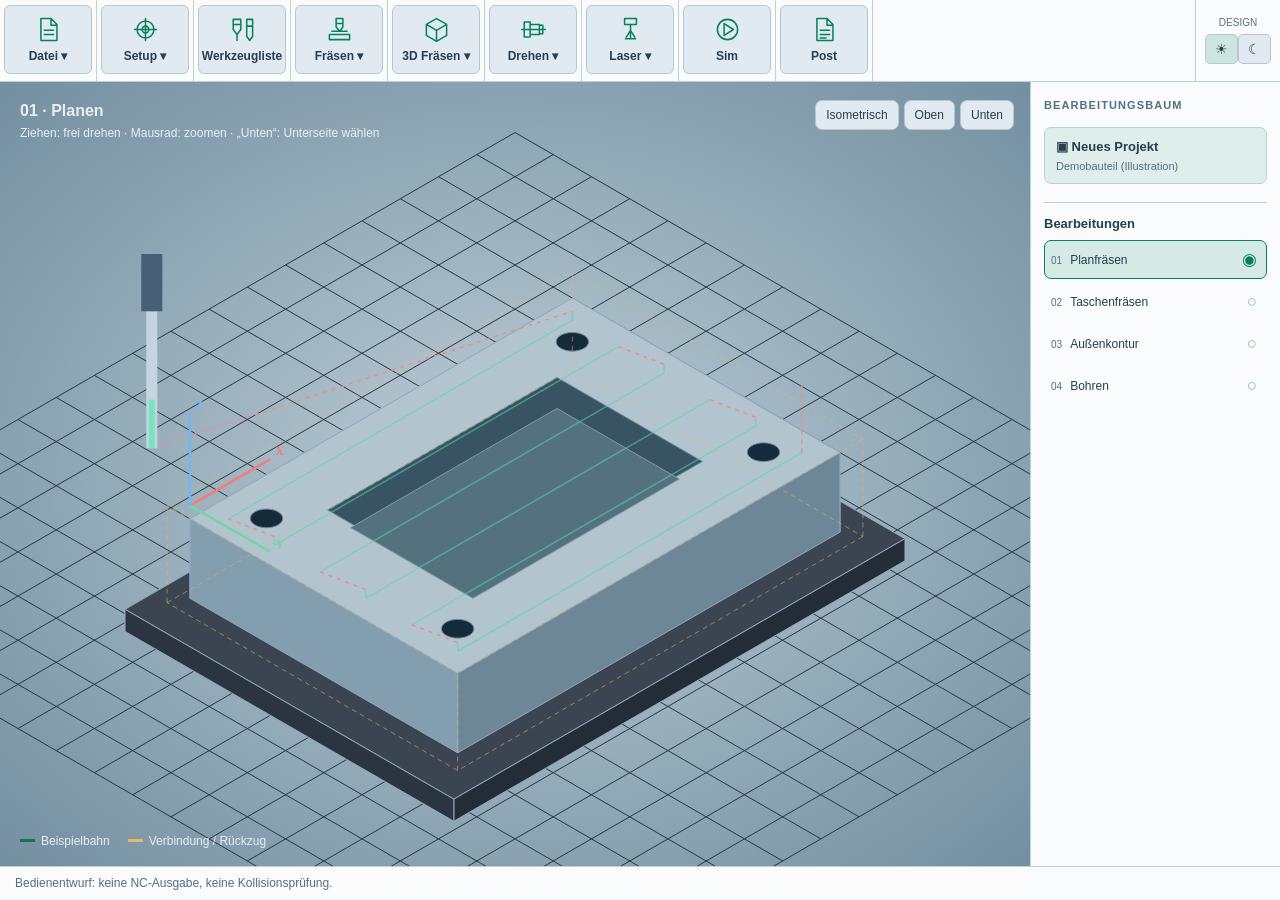
==== commit 68b5ffc1: "feat(cam): sync STEP CAD contour selection, Z-depth fixes, material simulation and editor navigation" ====
--- a/prototype/fertigungsstudio-kacheln.html
+++ b/prototype/fertigungsstudio-kacheln.html
@@ -1,2236 +1,3319 @@
-<!doctype html>
+﻿<!doctype html>
 <html lang="de">
 <meta charset="utf-8"><meta name="viewport" content="width=device-width,initial-scale=1">
 <title>Fertigungsstudio · CAM-Konzept</title>
+<script>
+// Appearance is a user preference, not a project property. First start: light.
+// Restore before painting to avoid a brief dark startup.
+(()=>{let mode='light';try{const saved=localStorage.getItem('fertigungsstudio-ui-theme-v1');if(saved==='dark'||saved==='light')mode=saved;}catch{}document.documentElement.setAttribute('data-fs-theme',mode);})();
+</script>
 <style>
 :root{color-scheme:dark;--bg:#10151c;--panel:#19212b;--line:#303b49;--muted:#9aaabd;--ink:#e8eef6;--accent:#65e2b4}*{box-sizing:border-box}body{margin:0;background:var(--bg);color:var(--ink);font:14px 'Segoe UI',sans-serif}button,input,select{font:inherit}button{cursor:pointer;color:inherit;background:#263240;border:1px solid #3a4859;border-radius:7px;padding:9px 12px}button:hover{background:#35465a}button.active,button.primary{background:#163f37;border-color:var(--accent);color:var(--accent)}header{display:flex;align-items:center;gap:20px;padding:18px 24px;border-bottom:1px solid var(--line)}.brand{font-size:20px;font-weight:700;letter-spacing:-.5px}.brand span{color:var(--accent)}.pill{font-size:12px;border:1px solid #486052;color:#aae7c9;padding:5px 10px;border-radius:20px}.note{margin-left:auto;color:var(--muted);font-size:12px}.toolbar{display:flex;gap:10px;padding:12px 24px;border-bottom:1px solid var(--line);align-items:center;flex-wrap:wrap}.sep{height:25px;border-left:1px solid var(--line);margin:0 8px}.layout{display:grid;grid-template-columns:260px minmax(320px,1fr) 290px;height:calc(100vh - 206px);min-height:500px}.panel{background:var(--panel);padding:20px;border-right:1px solid var(--line);overflow:auto}.panel.right{border-left:1px solid var(--line);border-right:0}.eyebrow{color:var(--muted);font-size:11px;font-weight:700;letter-spacing:1.5px;margin-bottom:16px}h2{font-size:17px;margin:8px 0 6px}p{line-height:1.5;color:var(--muted)}.setup{padding:12px;background:#222e3b;border-radius:8px;margin:14px 0}.setup strong{display:block;margin-bottom:6px}.tree{display:grid;gap:7px}.op{text-align:left;display:flex;gap:10px;align-items:center;width:100%;padding:12px 9px;background:transparent;border-color:transparent}.op.active{border-color:#3b7162}.op small{display:block;color:var(--muted);font-size:11px;margin-top:4px}.op .num{font-size:12px;color:var(--accent);border:1px solid #547469;width:25px;height:25px;display:grid;place-items:center;border-radius:6px}.tools{margin-top:28px}.tool{border-top:1px solid var(--line);padding:12px 0;font-size:13px}.tool small{display:block;color:var(--muted);margin-top:4px}.view{position:relative;overflow:hidden;background:radial-gradient(ellipse at 50% 45%,#263441 0,#131c25 65%,#10151c 100%)}canvas{display:block;width:100%;height:100%;touch-action:none}.viewtitle{position:absolute;left:22px;top:20px;pointer-events:none}.viewtitle strong{display:block;font-size:18px}.viewtitle span{display:block;color:var(--muted);font-size:12px;margin-top:6px}.viewbuttons{position:absolute;top:20px;right:18px;display:flex;gap:5px}.viewbuttons button{padding:7px 10px;font-size:12px}.legend{position:absolute;bottom:18px;left:20px;color:var(--muted);font-size:12px;display:flex;gap:18px;pointer-events:none}.legend i{display:inline-block;width:15px;height:3px;margin:0 6px 3px 0;background:var(--accent)}.legend i.rapid{background:#e6b767}.field{margin:18px 0}.field label{display:flex;justify-content:space-between;color:#b7c6d6;font-size:12px;margin-bottom:8px}input[type=range]{width:100%;accent-color:var(--accent)}input[type=number],select{width:100%;padding:9px;color:var(--ink);border-radius:5px;border:1px solid #3c4b5c;background:#101922}.twocol{display:grid;grid-template-columns:1fr 1fr;gap:12px}.check{display:flex;align-items:center;gap:8px;margin:13px 0;color:#c5d0dd;font-size:13px}.check input{accent-color:var(--accent)}.info{padding:12px;border-left:2px solid var(--accent);background:#152e2b;color:#adcebf;font-size:12px;line-height:1.55;margin-top:20px}.timeline{height:82px;border-top:1px solid var(--line);padding:12px 24px;display:flex;gap:18px;align-items:center}.timeline input{flex:1}.timeline .time{width:130px;color:var(--muted);font-size:12px}.status{padding:9px 24px;border-top:1px solid var(--line);font-size:12px;color:var(--muted);display:flex;justify-content:space-between;gap:12px}.toast{position:fixed;bottom:110px;left:50%;transform:translateX(-50%);background:#26443c;border:1px solid #6bcba7;border-radius:9px;padding:15px 22px;max-width:90%;z-index:3;box-shadow:0 8px 35px #0009}.hidden{display:none}@media(max-width:1050px){.layout{grid-template-columns:215px minmax(280px,1fr)}.panel.right{grid-column:1/-1;display:flex;gap:18px;flex-wrap:wrap;overflow:visible}.layout{height:auto}.view{min-height:520px}.right .field{min-width:160px}.note{display:none}.timeline{margin-top:0}}@media(max-width:650px){header{padding:16px}.layout{display:flex;flex-direction:column}.panel{border-bottom:1px solid var(--line)}.tree{grid-template-columns:1fr 1fr}.tools{display:none}.view{height:480px}.viewbuttons{top:80px}.toolbar{padding:12px}.timeline{padding:12px;gap:8px}.pill{font-size:10px}.legend{gap:8px}.status{font-size:10px}}
-
-header{padding:12px 22px;gap:24px}.document-name{color:var(--muted)}.header-right{margin-left:auto;display:flex;align-items:center;gap:12px}.header-right label{font-size:12px;color:var(--muted)}.header-right select{width:auto}.workspace-tabs{display:flex;gap:6px;padding:6px 22px 0;border-bottom:1px solid var(--line);align-items:center}.workspace-tabs button{border:0;border-radius:5px 5px 0 0;background:transparent;padding:10px 22px}.workspace-tabs button.active{background:#233c3b;color:var(--accent);border-bottom:3px solid var(--accent)}.workspace-tabs span{margin-left:auto;color:var(--muted);font-size:12px}.ribbon{display:flex;flex-wrap:wrap;padding:10px 14px 7px;background:var(--panel);gap:0;border-bottom:1px solid var(--line)}.ribbon-group{display:flex;flex-direction:column;justify-content:space-between;border-right:1px solid var(--line);padding:0 12px;gap:6px}.ribbon-group:last-child{border:0}.tiles{display:flex;gap:5px}.tile{min-width:70px;max-width:105px;min-height:79px;padding:9px 8px;display:flex;flex-direction:column;justify-content:center;align-items:center;gap:7px;background:transparent;border:1px solid transparent;border-radius:6px;font-size:13px}.tile svg{width:30px;height:32px;color:#9fbed1}.tile:hover{background:#293b48;border-color:#4c6575}.tile.active{background:#173e35;border-color:#4e9c84}.tile.active svg{color:var(--accent)}.group-label{text-align:center;font-size:12px;color:var(--muted)}.layout{height:calc(100vh - 320px);min-height:430px;grid-template-columns:260px minmax(280px,1fr) 310px}.layout.inspector-hidden{grid-template-columns:260px minmax(280px,1fr)}.inspector-hidden .right{display:none}.panel.right{position:relative}.close-panel{float:right;padding:3px 8px}.timeline{height:66px}.status{padding:7px 22px}.viewtitle strong{font-size:16px}.tools{margin-top:22px}.panel{padding:18px}.op{padding:10px}.op small{font-size:12px}.eyebrow{font-size:12px}.settings-dialog{width:min(680px,94vw);color:var(--ink);background:var(--panel);border:1px solid #536879;border-radius:12px;padding:26px;box-shadow:0 30px 100px #0008}.settings-dialog::backdrop{background:#0009}.dialog-head{display:flex;justify-content:space-between;align-items:center;gap:20px}.dialog-body{display:grid;gap:18px;margin:24px 0}.dialog-body label{display:grid;gap:8px}.dialog-body .check{display:flex}.dialog-actions{display:flex;gap:10px;justify-content:flex-end}.settings-dialog input:not([type=checkbox]),.settings-dialog select{width:100%;padding:10px;background:var(--bg);border:1px solid var(--line);border-radius:5px;color:var(--ink)}button:focus-visible,[role=button]:focus-visible{outline:2px solid var(--accent);outline-offset:3px}body.large-text{font-size:16px}body.light{--bg:#e9eef3;--panel:#f8fafc;--line:#bcc9d4;--muted:#4f6073;--ink:#203347;--accent:#167454;color-scheme:light}body.light button{background:#e2eaf1;color:#263e52;border-color:#b6c6d4}body.light button.active,body.light button.primary{background:#d6eee4;color:#11583f}body.light .setup{background:#e0e9f0}body.light .view{background:radial-gradient(ellipse,#536c7d,#253948)}body.light .viewtitle,body.light .viewtitle span,body.light .legend{color:#e8eef6}body.light .info{background:#e0f0e7;color:#285641}body.light .field label{color:#3c5368}body.light input[type=number],body.light select{background:#fff;color:#203347}#postCode{font-family:Consolas,monospace;white-space:pre-wrap;color:var(--muted)}
-@media(min-width:1600px){.tile{min-width:85px}.ribbon-group{padding:0 18px}.layout{min-height:520px}}@media(max-width:1100px){.layout,.layout.inspector-hidden{height:auto;grid-template-columns:220px minmax(280px,1fr)}.view{min-height:540px}.layout .right{grid-column:1/-1}.inspector-hidden .right{display:none}.ribbon{gap:12px 0}.header-right label{display:none}}@media(max-width:650px){.layout,.layout.inspector-hidden{display:flex;flex-direction:column}.header-right{margin-left:0}.document-name{display:none}header{flex-wrap:wrap}.tile{min-width:64px;font-size:12px}.workspace-tabs span{display:none}.viewbuttons{top:80px}.ribbon-group{padding:0 6px}.view{min-height:430px}.panel.right{display:block}.inspector-hidden .right{display:none}.timeline{flex-wrap:wrap;height:auto}.timeline input{min-width:120px}}
-
-.cam-workbench{padding:13px 22px 12px;background:linear-gradient(135deg,#192933,#1b2d32);border-bottom:1px solid #3a5663}
-.cam-workbench-head{display:flex;align-items:center;justify-content:space-between;gap:16px;margin-bottom:10px}
-.cam-eyebrow{display:block;font-size:10px;letter-spacing:1.5px;font-weight:700;color:#98b5c4;margin-bottom:3px}
-.cam-workbench-head h2{font-size:17px;margin:0;color:#eff7f9}
-.cam-runtime{font-size:12px;font-weight:600;border:1px solid #506472;border-radius:6px;padding:7px 10px;color:#b8c7d0;white-space:nowrap}
-.cam-runtime[data-live="true"]{border-color:#67b99e;color:#93e3c7;background:#193f38}
-.cam-operation-grid{display:grid;grid-template-columns:repeat(4,minmax(0,1fr));gap:9px}
-.cam-operation-card{min-width:0;min-height:91px;text-align:left;display:grid;grid-template-columns:32px minmax(0,1fr);column-gap:10px;align-content:center;row-gap:3px;padding:10px 12px;border:1px solid #4b6470;background:#223744;color:#eaf1f6;border-radius:9px}
-.cam-operation-card:hover{background:#2b4753;border-color:#91c7b6}
-.cam-operation-card.active{background:#184238;border-color:#65e2b4;color:#e8fff6;box-shadow:inset 0 0 0 1px #65e2b455}
-.cam-op-number{grid-row:1/3;width:30px;height:30px;border:1px solid #698b91;border-radius:7px;display:grid;place-items:center;color:#a5d2ca;font-size:11px;font-weight:700}
-.cam-operation-card strong{font-size:14px;line-height:1.25}
-.cam-operation-card>span:last-child{font-size:11px;color:#aabdc8;line-height:1.35}
-.cam-operation-card.active>span:last-child{color:#b7ead6}
-.cam-workbench-note{font-size:11px;color:#a5b9c8;margin-top:8px}
-.layout{height:calc(100vh - 485px)}
-body.light .cam-workbench{background:#e0edf0;border-color:#a9c4cb}
-body.light .cam-workbench-head h2{color:#213b4b}
-body.light .cam-eyebrow,body.light .cam-workbench-note{color:#486473}
-body.light .cam-operation-card{background:#f2f8fa;color:#263f4c;border-color:#afc5d0}
-body.light .cam-operation-card>span:last-child{color:#557381}
-body.light .cam-operation-card.active{background:#d0f2e5;color:#16543f;border-color:#318266}
-body.light .cam-operation-card.active>span:last-child{color:#356d5b}
-body.light .cam-runtime{color:#49606b;border-color:#aec1c9}
-body.light .cam-runtime[data-live="true"]{color:#136b4e;background:#d3f2e5}
-@media(max-width:1100px){.cam-operation-card{grid-template-columns:1fr;gap:3px}.cam-op-number{grid-row:auto;width:24px;height:23px}.cam-operation-card{min-height:105px}.layout{height:auto}}
-@media(max-width:750px){.cam-operation-grid{grid-template-columns:repeat(2,minmax(0,1fr))}.cam-workbench-head{flex-wrap:wrap}.cam-runtime{white-space:normal}.cam-workbench{padding:12px}.cam-operation-card{min-height:88px;grid-template-columns:28px 1fr}.cam-op-number{grid-row:1/3}.cam-workbench-note{line-height:1.5}}
-[hidden]{display:none!important}/* Standalone studio shell: legacy Rust preview and canvas remain mounted. */
-body.studio-ready{--studio-bg:#111c26;--studio-panel:#1c2a36;--studio-line:#405563;--studio-ink:#e8eff5;--studio-muted:#adc1cc;--studio-accent:#65e2b4;background:var(--studio-bg);color:var(--studio-ink)}
-body.studio-ready.light{--studio-bg:#edf3f7;--studio-panel:#f9fbfd;--studio-line:#bfd0d9;--studio-ink:#263f4d;--studio-muted:#556f80;--studio-accent:#07815b}
-body.studio-ready>header,body.studio-ready>.workspace-tabs,body.studio-ready>.ribbon,body.studio-ready>.cam-workbench,body.studio-ready>.layout,body.studio-ready>.timeline,body.studio-ready>footer.status{display:none!important}
-body.studio-ready .studio-shell{display:flex;flex-direction:column;height:calc(100dvh - 1px);min-height:550px;background:var(--studio-bg)}
-.studio-ribbon{display:flex;align-items:stretch;background:var(--studio-panel);border-bottom:1px solid var(--studio-line);min-height:82px}
-.studio-menus{display:flex;align-items:stretch;flex:1;min-width:0;overflow-x:auto;scrollbar-width:thin}
-.studio-menu-wrap{flex:0 0 auto;padding:5px 4px;border-right:1px solid var(--studio-line)}
-.studio-menu-tile{display:flex;flex-direction:column;align-items:center;justify-content:center;gap:6px;width:88px;min-height:69px;border:1px solid transparent;border-radius:6px;background:transparent;color:var(--studio-ink);font-size:12px;font-weight:600;white-space:nowrap;padding:5px}
-.studio-menu-tile:hover,.studio-menu-tile[aria-expanded=true]{background:color-mix(in srgb,var(--studio-accent) 12%,var(--studio-panel));border-color:var(--studio-line)}
-.studio-menu-tile svg{width:27px;height:27px;fill:none;stroke:var(--studio-accent);stroke-width:1.8;stroke-linejoin:round;stroke-linecap:round}
-.studio-theme{border-left:1px solid var(--studio-line);padding:7px 9px;display:flex;flex-direction:column;align-items:center;justify-content:center;gap:6px}
-.studio-theme small{font-size:10px;color:var(--studio-muted)}
-.studio-theme button{border:1px solid var(--studio-line);padding:6px 9px;border-radius:5px;background:transparent;color:var(--studio-ink)}
-.studio-theme button[aria-pressed=true]{background:color-mix(in srgb,var(--studio-accent) 18%,var(--studio-panel))}
-.studio-menu-popup{position:fixed;z-index:300;min-width:210px;max-width:min(265px,95vw);background:var(--studio-panel);color:var(--studio-ink);border:1px solid var(--studio-line);box-shadow:0 16px 45px #0008;border-radius:9px;padding:7px}
-.studio-menu-popup[hidden]{display:none}
-.studio-menu-popup h3{font-size:11px;color:var(--studio-muted);margin:8px 9px;letter-spacing:1px}
-.studio-menu-popup button{display:block;text-align:left;width:100%;padding:10px;border:0;background:transparent;color:var(--studio-ink);font-size:13px}
-.studio-menu-popup button:hover,.studio-menu-popup button:focus-visible{background:color-mix(in srgb,var(--studio-accent) 18%,var(--studio-panel))}
-.studio-menu-popup hr{border:0;border-top:1px solid var(--studio-line);margin:5px 3px}
-.studio-main{display:flex;flex:1;min-height:0}
-.studio-tree{width:250px;flex:0 0 auto;background:var(--studio-panel);border-right:1px solid var(--studio-line);overflow:auto;padding:17px 13px}
-.studio-tree h2{font-size:11px;letter-spacing:1.1px;color:var(--studio-muted);margin:0 0 16px}
-.studio-project{padding:11px;background:color-mix(in srgb,var(--studio-accent) 11%,var(--studio-panel));border:1px solid var(--studio-line);border-radius:7px;font-size:13px;font-weight:700;overflow-wrap:anywhere}
-.studio-project small{display:block;font-weight:400;color:var(--studio-muted);margin-top:6px;font-size:11px}
-.studio-tree h3{font-size:13px;margin:18px 0 9px;padding-top:13px;border-top:1px solid var(--studio-line)}
-.studio-tree-row{display:flex;align-items:center;gap:4px;border:1px solid transparent;border-radius:7px;margin:4px 0}
-.studio-tree-row.current{border-color:var(--studio-accent);background:color-mix(in srgb,var(--studio-accent) 15%,var(--studio-panel))}
-.studio-tree-row .studio-op{flex:1;min-width:0;text-align:left;color:var(--studio-ink);background:transparent;border:0;padding:10px 6px;overflow-wrap:anywhere;font-size:12px}
-.studio-tree-row .studio-op small{margin-right:8px;color:var(--studio-muted)}
-.studio-tree-row .studio-eye{padding:8px 9px;color:var(--studio-accent);background:transparent;border:0;font-size:17px}
-.studio-tree-row .studio-eye[aria-pressed=false]{opacity:.5}
-.studio-scene{min-width:0;flex:1;display:flex;flex-direction:column}
-body.studio-ready .studio-scene>.view{flex:1;min-height:240px;display:block;width:100%;height:auto}
-.studio-scene .viewbuttons{top:18px;right:16px}
-.studio-scene .viewbuttons>*:not(#iso):not(#top){display:none}
-.studio-scene .viewtitle{top:20px;left:20px}
-.studio-scene .legend{bottom:18px}
-.studio-sim-controls{display:flex;flex-wrap:wrap;align-items:center;gap:8px 13px;background:var(--studio-panel);padding:10px 14px;border-top:1px solid var(--studio-line);font-size:12px}
-.studio-sim-controls[hidden]{display:none}
-.studio-sim-controls button{padding:7px 10px}
-.studio-sim-controls label{display:flex;align-items:center;gap:5px;color:var(--studio-ink)}
-.studio-sim-controls input[type=checkbox]{accent-color:var(--studio-accent)}
-.studio-sim-controls input[type=range]{width:160px}
-.studio-sim-controls select{width:auto;padding:6px}
-.studio-info{font-size:12px;color:var(--studio-muted);padding:9px 15px;background:var(--studio-panel);border-top:1px solid var(--studio-line)}
-.studio-modal{color:var(--studio-ink);background:var(--studio-panel);border:1px solid var(--studio-line);border-radius:10px;padding:20px;width:min(770px,96vw);max-height:88vh;overflow:auto;box-shadow:0 25px 70px #0008}
-.studio-modal::backdrop{background:#000a}
-.studio-modal h2{font-size:18px;margin:0 0 12px}
-.studio-modal h3{font-size:13px;margin:18px 0 8px;padding-top:10px;border-top:1px solid var(--studio-line)}
-.studio-modal p,.studio-modal small{color:var(--studio-muted);line-height:1.5}
-.studio-modal .studio-modal-head{display:flex;justify-content:space-between;align-items:center;margin-bottom:10px;gap:10px}
-.studio-modal .studio-modal-head button{padding:4px 10px}
-.studio-modal-grid{display:grid;grid-template-columns:repeat(2,minmax(0,1fr));gap:12px}
-.studio-modal-grid label{display:flex;flex-direction:column;gap:5px;font-size:12px;color:var(--studio-muted)}
-.studio-modal-grid label.wide{grid-column:1/-1}
-.studio-modal-grid input,.studio-modal-grid select{width:100%;min-width:0;background:var(--studio-bg);color:var(--studio-ink);border:1px solid var(--studio-line);border-radius:5px;padding:9px}
-.studio-modal-actions{display:flex;gap:8px;flex-wrap:wrap;margin-top:15px}
-.studio-modal-actions button{padding:9px 12px}
-.studio-row{display:flex;align-items:center;justify-content:space-between;gap:10px;border-bottom:1px solid var(--studio-line);padding:12px 5px}
-.studio-row>div{min-width:0;overflow-wrap:anywhere}
-.studio-row small{display:block;margin-top:3px}
-.studio-row button{flex:none}
-.studio-pill{display:inline-block;background:color-mix(in srgb,var(--studio-accent) 16%,var(--studio-panel));padding:5px 7px;border-radius:5px}
-.studio-origin-view{display:flex;gap:12px;align-items:stretch}
-.studio-origin-view svg{flex:1;min-width:0;width:100%;height:340px;background:radial-gradient(#334e5d,#14232c);border-radius:6px;border:1px solid var(--studio-line);touch-action:none}
-.studio-origin-view .studio-origin-fields{width:230px;flex:none}
-.studio-origin-point{cursor:pointer}
-.studio-origin-point:focus circle,.studio-origin-point:hover circle{stroke:white;stroke-width:4}
-.studio-origin-edge{cursor:ns-resize;stroke:transparent;stroke-width:20;pointer-events:stroke}
-.studio-origin-face{cursor:crosshair}
-.studio-error{color:#e99494!important}
-body.studio-ready.light .studio-scene .view{background:radial-gradient(#bdcdd6,#738fa0)}
-body.studio-ready.light .studio-modal input,body.studio-ready.light .studio-modal select{color:var(--studio-ink)}
-@media(max-width:800px){.studio-tree{width:185px;padding:12px 7px}.studio-menu-tile{width:73px;font-size:11px}.studio-theme{padding:5px}.studio-scene>.view{min-height:280px}.studio-modal{padding:13px}.studio-origin-view{flex-direction:column}.studio-origin-view .studio-origin-fields{width:100%}}
-@media(max-width:500px){.studio-tree{width:116px;padding:9px 4px}.studio-tree h2{font-size:10px}.studio-tree-row .studio-op{font-size:10px;padding:7px 2px}.studio-tree-row .studio-eye{padding:6px 2px}.studio-menu-tile{width:65px;font-size:10px}.studio-menu-tile svg{width:23px;height:23px}.studio-theme button{padding:5px}.studio-sim-controls{padding:7px;font-size:10px}.studio-sim-controls input[type=range]{width:90px}.studio-modal-grid{gap:8px}}
-
-.studio-tool-illustration{margin:12px 0;border:1px solid var(--studio-line);border-radius:8px;background:var(--studio-bg);text-align:center;padding:8px}
-.studio-tool-illustration svg{height:130px;max-width:100%;display:block;margin:auto}
-.studio-ended{display:flex;flex:1;min-height:350px;align-items:center;justify-content:center;flex-direction:column;gap:12px;padding:20px;text-align:center}
-.studio-ended strong{font-size:20px}
-.studio-ended button{padding:10px 16px}
-body.studio-ready [hidden]{display:none!important}
-
-/* Click-to-select actual STL top-face contours (no toolbar overlay during idle). */
-.studio-model-pick-hint{position:absolute;z-index:15;top:68px;left:18px;right:18px;display:flex;align-items:center;gap:12px;flex-wrap:wrap;padding:12px;background:rgba(14,28,38,.95);border:1px solid #79ccaf;border-radius:8px;color:#e5f4ee;box-shadow:0 10px 30px #0008}
-.studio-model-pick-hint span{flex:1;min-width:160px;font-size:12px}
-.studio-model-pick-hint button{padding:6px 10px}
-.studio-model-pick-hint[hidden]{display:none!important}
-/* Exact neutral Rust path display, separate from the illustrative 3D stock. */
-.studio-view-switch{display:flex;flex-wrap:wrap;align-items:center;gap:8px 12px;background:var(--studio-panel);border-bottom:1px solid var(--studio-line);padding:8px 13px;font-size:12px}
-.studio-view-switch>strong{font-size:11px;color:var(--studio-accent);letter-spacing:.6px;margin-right:4px}
-.studio-view-switch button{font-size:12px;padding:7px 11px}
-.studio-view-switch button[aria-pressed=true]{border:1px solid var(--studio-accent);color:var(--studio-accent);background:color-mix(in srgb,var(--studio-accent) 15%,var(--studio-panel))}
-.studio-view-switch label{display:flex;align-items:center;gap:7px}
-.studio-view-switch select{width:auto;max-width:190px;padding:6px 8px}
-.studio-view-switch span{color:var(--studio-muted);font-size:11px;flex:1;min-width:180px}
-.studio-path-panel{flex:1;min-height:270px;position:relative;overflow:hidden;background:radial-gradient(ellipse at center,#223746,#0d1924 78%);border-left:1px solid var(--studio-line)}
-.studio-path-panel canvas{display:block;height:100%;width:100%;touch-action:none}
-.studio-path-axis-note{position:absolute;top:14px;left:15px;pointer-events:none;font-weight:600;color:#bcd2de;font-size:12px;background:#091720ce;padding:5px 9px;border-radius:5px}
-.studio-path-cursor{position:absolute;bottom:15px;left:15px;pointer-events:none;color:#d7ecf4;font-size:12px;background:#091720de;padding:6px 9px;border-radius:5px}
-body.studio-ready .studio-scene>.view[hidden],body.studio-ready .studio-scene>.studio-path-panel[hidden],body.studio-ready .studio-view-switch[hidden]{display:none!important}
-@media(max-width:700px){.studio-view-switch{gap:5px;padding:6px}.studio-view-switch strong{width:100%}.studio-view-switch select{max-width:140px}.studio-path-cursor{font-size:10px}}
-</style>
+header{padding:12px 22px;gap:24px}.document-name{color:var(--muted)}.header-right{margin-left:auto;display:flex;align-items:center;gap:12px}.header-right label{font-size:12px;color:var(--muted)}.header-right select{width:auto}.workspace-tabs{display:flex;gap:6px;padding:6px 22px 0;border-bottom:1px solid var(--line);align-items:center}.workspace-tabs button{border:0;border-radius:5px 5px 0 0;background:transparent;padding:10px 22px}.workspace-tabs button.active{background:#233c3b;color:var(--accent);border-bottom:3px solid var(--accent)}.workspace-tabs span{margin-left:auto;color:var(--muted);font-size:12px}.ribbon{display:flex;flex-wrap:wrap;padding:10px 14px 7px;background:var(--panel);gap:0;border-bottom:1px solid var(--line)}.ribbon-group{display:flex;flex-direction:column;justify-content:space-between;border-right:1px solid var(--line);padding:0 12px;gap:6px}.ribbon-group:last-child{border:0}.tiles{display:flex;gap:5px}.tile{min-width:70px;max-width:105px;min-height:79px;padding:9px 8px;display:flex;flex-direction:column;justify-content:center;align-items:center;gap:7px;background:transparent;border:1px solid transparent;border-radius:6px;font-size:13px}.tile svg{width:30px;height:32px;color:#9fbed1}.tile:hover{background:#293b48;border-color:#4c6575}.tile.active{background:#173e35;border-color:#4e9c84}.tile.active svg{color:var(--accent)}.group-label{text-align:center;font-size:12px;color:var(--muted)}.layout{height:calc(100vh - 320px);min-height:430px;grid-template-columns:260px minmax(280px,1fr) 310px}.layout.inspector-hidden{grid-template-columns:260px minmax(280px,1fr)}.inspector-hidden .right{display:none}.panel.right{position:relative}.close-panel{float:right;padding:3px 8px}.timeline{height:66px}.status{padding:7px 22px}.viewtitle strong{font-size:16px}.tools{margin-top:22px}.panel{padding:18px}.op{padding:10px}.op small{font-size:12px}.eyebrow{font-size:12px}.settings-dialog{width:min(680px,94vw);color:var(--ink);background:var(--panel);border:1px solid #536879;border-radius:12px;padding:26px;box-shadow:0 30px 100px #0008}.settings-dialog::backdrop{background:#0009}.dialog-head{display:flex;justify-content:space-between;align-items:center;gap:20px}.dialog-body{display:grid;gap:18px;margin:24px 0}.dialog-body label{display:grid;gap:8px}.dialog-body .check{display:flex}.dialog-actions{display:flex;gap:10px;justify-content:flex-end}.settings-dialog input:not([type=checkbox]),.settings-dialog select{width:100%;padding:10px;background:var(--bg);border:1px solid var(--line);border-radius:5px;color:var(--ink)}button:focus-visible,[role=button]:focus-visible{outline:2px solid var(--accent);outline-offset:3px}body.large-text{font-size:16px}html[data-fs-theme="light"] body,body.light{--bg:#e9eef3;--panel:#f8fafc;--line:#bcc9d4;--muted:#4f6073;--ink:#203347;--accent:#167454;color-scheme:light}body.light button{background:#e2eaf1;color:#263e52;border-color:#b6c6d4}body.light button.active,body.light button.primary{background:#d6eee4;color:#11583f}body.light .setup{background:#e0e9f0}body.light .view{background:radial-gradient(ellipse,#536c7d,#253948)}body.light .viewtitle,body.light .viewtitle span,body.light .legend{color:#e8eef6}body.light .info{background:#e0f0e7;color:#285641}body.light .field label{color:#3c5368}body.light input[type=number],body.light select{background:#fff;color:#203347}#postCode{font-family:Consolas,monospace;white-space:pre-wrap;color:var(--muted)}@media(min-width:1600px){.tile{min-width:85px}.ribbon-group{padding:0 18px}.layout{min-height:520px}}@media(max-width:1100px){.layout,.layout.inspector-hidden{height:auto;grid-template-columns:220px minmax(280px,1fr)}.view{min-height:540px}.layout .right{grid-column:1/-1}.inspector-hidden .right{display:none}.ribbon{gap:12px 0}.header-right label{display:none}}@media(max-width:650px){.layout,.layout.inspector-hidden{display:flex;flex-direction:column}.header-right{margin-left:0}.document-name{display:none}header{flex-wrap:wrap}.tile{min-width:64px;font-size:12px}.workspace-tabs span{display:none}.viewbuttons{top:80px}.ribbon-group{padding:0 6px}.view{min-height:430px}.panel.right{display:block}.inspector-hidden .right{display:none}.timeline{flex-wrap:wrap;height:auto}.timeline input{min-width:120px}}
+.cam-workbench{padding:13px 22px 12px;background:linear-gradient(135deg,#192933,#1b2d32);border-bottom:1px solid #3a5663}.cam-workbench-head{display:flex;align-items:center;justify-content:space-between;gap:16px;margin-bottom:10px}.cam-eyebrow{display:block;font-size:10px;letter-spacing:1.5px;font-weight:700;color:#98b5c4;margin-bottom:3px}.cam-workbench-head h2{font-size:17px;margin:0;color:#eff7f9}.cam-runtime{font-size:12px;font-weight:600;border:1px solid #506472;border-radius:6px;padding:7px 10px;color:#b8c7d0;white-space:nowrap}.cam-runtime[data-live="true"]{border-color:#67b99e;color:#93e3c7;background:#193f38}.cam-operation-grid{display:grid;grid-template-columns:repeat(4,minmax(0,1fr));gap:9px}.cam-operation-card{min-width:0;min-height:91px;text-align:left;display:grid;grid-template-columns:32px minmax(0,1fr);column-gap:10px;align-content:center;row-gap:3px;padding:10px 12px;border:1px solid #4b6470;background:#223744;color:#eaf1f6;border-radius:9px}.cam-operation-card:hover{background:#2b4753;border-color:#91c7b6}.cam-operation-card.active{background:#184238;border-color:#65e2b4;color:#e8fff6;box-shadow:inset 0 0 0 1px #65e2b455}.cam-op-number{grid-row:1/3;width:30px;height:30px;border:1px solid #698b91;border-radius:7px;display:grid;place-items:center;color:#a5d2ca;font-size:11px;font-weight:700}.cam-operation-card strong{font-size:14px;line-height:1.25}.cam-operation-card>span:last-child{font-size:11px;color:#aabdc8;line-height:1.35}.cam-operation-card.active>span:last-child{color:#b7ead6}.cam-workbench-note{font-size:11px;color:#a5b9c8;margin-top:8px}.layout{height:calc(100vh - 485px)}body.light .cam-workbench{background:#e0edf0;border-color:#a9c4cb}body.light .cam-workbench-head h2{color:#213b4b}body.light .cam-eyebrow,body.light .cam-workbench-note{color:#486473}body.light .cam-operation-card{background:#f2f8fa;color:#263f4c;border-color:#afc5d0}body.light .cam-operation-card>span:last-child{color:#557381}body.light .cam-operation-card.active{background:#d0f2e5;color:#16543f;border-color:#318266}body.light .cam-operation-card.active>span:last-child{color:#356d5b}body.light .cam-runtime{color:#49606b;border-color:#aec1c9}body.light .cam-runtime[data-live="true"]{color:#136b4e;background:#d3f2e5}@media(max-width:1100px){.cam-operation-card{grid-template-columns:1fr;gap:3px}.cam-op-number{grid-row:auto;width:24px;height:23px}.cam-operation-card{min-height:105px}.layout{height:auto}}@media(max-width:750px){.cam-operation-grid{grid-template-columns:repeat(2,minmax(0,1fr))}.cam-workbench-head{flex-wrap:wrap}.cam-runtime{white-space:normal}.cam-workbench{padding:12px}.cam-operation-card{min-height:88px;grid-template-columns:28px 1fr}.cam-op-number{grid-row:1/3}.cam-workbench-note{line-height:1.5}}[hidden]{display:none!important}body.studio-ready{--studio-bg:#111c26;--studio-panel:#1c2a36;--studio-line:#405563;--studio-ink:#e8eff5;--studio-muted:#adc1cc;--studio-accent:#65e2b4;background:var(--studio-bg);color:var(--studio-ink)}html[data-fs-theme="light"] body.studio-ready,body.studio-ready.light{--studio-bg:#edf3f7;--studio-panel:#f9fbfd;--studio-line:#bfd0d9;--studio-ink:#263f4d;--studio-muted:#556f80;--studio-accent:#07815b}body.studio-ready>header,body.studio-ready>.workspace-tabs,body.studio-ready>.ribbon,body.studio-ready>.cam-workbench,body.studio-ready>.layout,body.studio-ready>.timeline,body.studio-ready>footer.status{display:none!important}body.studio-ready .studio-shell{display:flex;flex-direction:column;height:calc(100dvh - 1px);min-height:550px;background:var(--studio-bg)}.studio-ribbon{display:flex;align-items:stretch;background:var(--studio-panel);border-bottom:1px solid var(--studio-line);min-height:82px}.studio-menus{display:flex;align-items:stretch;flex:1;min-width:0;overflow-x:auto;scrollbar-width:thin}.studio-menu-wrap{flex:0 0 auto;padding:5px 4px;border-right:1px solid var(--studio-line)}.studio-menu-tile{display:flex;flex-direction:column;align-items:center;justify-content:center;gap:6px;width:88px;min-height:69px;border:1px solid transparent;border-radius:6px;background:transparent;color:var(--studio-ink);font-size:12px;font-weight:600;white-space:nowrap;padding:5px}.studio-menu-tile:hover,.studio-menu-tile[aria-expanded=true]{background:color-mix(in srgb,var(--studio-accent) 12%,var(--studio-panel));border-color:var(--studio-line)}.studio-menu-tile svg{width:27px;height:27px;fill:none;stroke:var(--studio-accent);stroke-width:1.8;stroke-linejoin:round;stroke-linecap:round}.studio-theme{border-left:1px solid var(--studio-line);padding:7px 9px;display:flex;flex-direction:column;align-items:center;justify-content:center;gap:6px}.studio-theme small{font-size:10px;color:var(--studio-muted)}.studio-theme button{border:1px solid var(--studio-line);padding:6px 9px;border-radius:5px;background:transparent;color:var(--studio-ink)}.studio-theme button[aria-pressed=true]{background:color-mix(in srgb,var(--studio-accent) 18%,var(--studio-panel))}.studio-menu-popup{position:fixed;z-index:300;min-width:210px;max-width:min(265px,95vw);background:var(--studio-panel);color:var(--studio-ink);border:1px solid var(--studio-line);box-shadow:0 16px 45px #0008;border-radius:9px;padding:7px}.studio-menu-popup[hidden]{display:none}.studio-menu-popup h3{font-size:11px;color:var(--studio-muted);margin:8px 9px;letter-spacing:1px}.studio-menu-popup button{display:block;text-align:left;width:100%;padding:10px;border:0;background:transparent;color:var(--studio-ink);font-size:13px}.studio-menu-popup button:hover,.studio-menu-popup button:focus-visible{background:color-mix(in srgb,var(--studio-accent) 18%,var(--studio-panel))}.studio-menu-popup hr{border:0;border-top:1px solid var(--studio-line);margin:5px 3px}.studio-main{display:flex;flex:1;min-height:0}.studio-tree{width:250px;flex:0 0 auto;background:var(--studio-panel);border-right:1px solid var(--studio-line);overflow:auto;padding:17px 13px}.studio-tree h2{font-size:11px;letter-spacing:1.1px;color:var(--studio-muted);margin:0 0 16px}.studio-project{padding:11px;background:color-mix(in srgb,var(--studio-accent) 11%,var(--studio-panel));border:1px solid var(--studio-line);border-radius:7px;font-size:13px;font-weight:700;overflow-wrap:anywhere}.studio-project small{display:block;font-weight:400;color:var(--studio-muted);margin-top:6px;font-size:11px}.studio-tree h3{font-size:13px;margin:18px 0 9px;padding-top:13px;border-top:1px solid var(--studio-line)}.studio-tree-row{display:flex;align-items:center;gap:4px;border:1px solid transparent;border-radius:7px;margin:4px 0}.studio-tree-row.current{border-color:var(--studio-accent);background:color-mix(in srgb,var(--studio-accent) 15%,var(--studio-panel))}.studio-tree-row .studio-op{flex:1;min-width:0;text-align:left;color:var(--studio-ink);background:transparent;border:0;padding:10px 6px;overflow-wrap:anywhere;font-size:12px}.studio-tree-row .studio-op small{margin-right:8px;color:var(--studio-muted)}.studio-tree-row .studio-eye{padding:8px 9px;color:var(--studio-accent);background:transparent;border:0;font-size:17px}.studio-tree-row .studio-eye[aria-pressed=false]{opacity:.5}.studio-scene{min-width:0;flex:1;display:flex;flex-direction:column}body.studio-ready .studio-scene>.view{flex:1;min-height:240px;display:block;width:100%;height:auto}.studio-scene .viewbuttons{top:18px;right:16px}.studio-scene .viewbuttons>*:not(#iso):not(#top):not(#bottom){display:none}.studio-scene .viewtitle{top:20px;left:20px}.studio-scene .legend{bottom:18px}.studio-sim-controls{display:flex;flex-wrap:wrap;align-items:center;gap:8px 13px;background:var(--studio-panel);padding:10px 14px;border-top:1px solid var(--studio-line);font-size:12px}.studio-sim-controls[hidden]{display:none}.studio-sim-controls button{padding:7px 10px}.studio-sim-controls label{display:flex;align-items:center;gap:5px;color:var(--studio-ink)}.studio-sim-controls input[type=checkbox]{accent-color:var(--studio-accent)}.studio-sim-controls input[type=range]{width:160px}.studio-sim-controls #studioStepReadout{min-width:95px;font-variant-numeric:tabular-nums;color:var(--studio-muted)}.studio-sim-controls button:disabled{opacity:.45;cursor:not-allowed}.studio-sim-controls #studioPause{border-color:var(--studio-line)}.studio-sim-controls #studioStop{border-color:var(--studio-line)}.studio-sim-controls select{width:auto;padding:6px}.studio-info{font-size:12px;color:var(--studio-muted);padding:9px 15px;background:var(--studio-panel);border-top:1px solid var(--studio-line)}.studio-modal{color:var(--studio-ink);background:var(--studio-panel);border:1px solid var(--studio-line);border-radius:10px;padding:20px;width:min(770px,96vw);max-height:88vh;overflow:auto;box-shadow:0 25px 70px #0008}.studio-modal::backdrop{background:#000a}.studio-modal h2{font-size:18px;margin:0 0 12px}.studio-modal h3{font-size:13px;margin:18px 0 8px;padding-top:10px;border-top:1px solid var(--studio-line)}.studio-modal p,.studio-modal small{color:var(--studio-muted);line-height:1.5}.studio-modal .studio-modal-head{display:flex;justify-content:space-between;align-items:center;margin-bottom:10px;gap:10px}.studio-modal .studio-modal-head button{padding:4px 10px}.studio-modal-grid{display:grid;grid-template-columns:repeat(2,minmax(0,1fr));gap:12px}.studio-modal-grid label{display:flex;flex-direction:column;gap:5px;font-size:12px;color:var(--studio-muted)}.studio-modal-grid label.wide{grid-column:1/-1}.studio-modal-grid input,.studio-modal-grid select{width:100%;min-width:0;background:var(--studio-bg);color:var(--studio-ink);border:1px solid var(--studio-line);border-radius:5px;padding:9px}.studio-modal-actions{display:flex;gap:8px;flex-wrap:wrap;margin-top:15px}.studio-modal-actions button{padding:9px 12px}.studio-row{display:flex;align-items:center;justify-content:space-between;gap:10px;border-bottom:1px solid var(--studio-line);padding:12px 5px}.studio-row>div{min-width:0;overflow-wrap:anywhere}.studio-row small{display:block;margin-top:3px}.studio-row button{flex:none}.studio-pill{display:inline-block;background:color-mix(in srgb,var(--studio-accent) 16%,var(--studio-panel));padding:5px 7px;border-radius:5px}.studio-origin-view{display:flex;gap:12px;align-items:stretch}.studio-origin-view svg{flex:1;min-width:0;width:100%;height:340px;background:radial-gradient(#334e5d,#14232c);border-radius:6px;border:1px solid var(--studio-line);touch-action:none}.studio-origin-view .studio-origin-fields{width:230px;flex:none}.studio-origin-point{cursor:pointer}.studio-origin-point:focus circle,.studio-origin-point:hover circle{stroke:white;stroke-width:4}.studio-origin-edge{cursor:ns-resize;stroke:transparent;stroke-width:20;pointer-events:stroke}.studio-origin-face{cursor:crosshair}.studio-error{color:#e99494!important}body.studio-ready.light .studio-scene .view{background:radial-gradient(#bdcdd6,#738fa0)}body.studio-ready.light .studio-modal input,body.studio-ready.light .studio-modal select{color:var(--studio-ink)}@media(max-width:800px){.studio-tree{width:185px;padding:12px 7px}.studio-menu-tile{width:73px;font-size:11px}.studio-theme{padding:5px}.studio-scene>.view{min-height:280px}.studio-modal{padding:13px}.studio-origin-view{flex-direction:column}.studio-origin-view .studio-origin-fields{width:100%}}@media(max-width:500px){.studio-tree{width:116px;padding:9px 4px}.studio-tree h2{font-size:10px}.studio-tree-row .studio-op{font-size:10px;padding:7px 2px}.studio-tree-row .studio-eye{padding:6px 2px}.studio-menu-tile{width:65px;font-size:10px}.studio-menu-tile svg{width:23px;height:23px}.studio-theme button{padding:5px}.studio-sim-controls{padding:7px;font-size:10px}.studio-sim-controls input[type=range]{width:90px}.studio-modal-grid{gap:8px}}
+.studio-tool-illustration{margin:12px 0;border:1px solid var(--studio-line);border-radius:8px;background:var(--studio-bg);text-align:center;padding:8px}.studio-tool-illustration svg{height:130px;max-width:100%;display:block;margin:auto}.studio-ended{display:flex;flex:1;min-height:350px;align-items:center;justify-content:center;flex-direction:column;gap:12px;padding:20px;text-align:center}.studio-ended strong{font-size:20px}.studio-ended button{padding:10px 16px}body.studio-ready [hidden]{display:none!important}
+
+.studio-model-pick-hint{position:absolute;z-index:15;top:68px;left:18px;right:18px;display:flex;align-items:center;gap:12px;flex-wrap:wrap;padding:12px;background:rgba(14,28,38,.95);border:1px solid #79ccaf;border-radius:8px;color:#e5f4ee;box-shadow:0 10px 30px #0008}.studio-model-pick-hint span{flex:1;min-width:160px;font-size:12px}.studio-model-pick-hint button{padding:6px 10px}.studio-model-pick-hint[hidden]{display:none!important}
+
+.studio-stock-preview{padding:8px;border:1px solid var(--studio-line);border-radius:8px;background:#142330;min-height:230px}.studio-stock-preview canvas{display:block;width:100%;height:260px;max-height:40vh;touch-action:auto}#st-stock-info{font-size:12px;line-height:1.55}
+.studio-view-switch{display:flex;flex-wrap:wrap;align-items:center;gap:8px 12px;background:var(--studio-panel);border-bottom:1px solid var(--studio-line);padding:8px 13px;font-size:12px}.studio-view-switch>strong{font-size:11px;color:var(--studio-accent);letter-spacing:.6px;margin-right:4px}.studio-view-switch button{font-size:12px;padding:7px 11px}.studio-view-switch button[aria-pressed=true]{border:1px solid var(--studio-accent);color:var(--studio-accent);background:color-mix(in srgb,var(--studio-accent) 15%,var(--studio-panel))}.studio-view-switch label{display:flex;align-items:center;gap:7px}.studio-view-switch select{width:auto;max-width:190px;padding:6px 8px}.studio-view-switch span{color:var(--studio-muted);font-size:11px;flex:1;min-width:180px}.studio-path-panel{flex:1;min-height:270px;position:relative;overflow:hidden;background:radial-gradient(ellipse at center,#223746,#0d1924 78%);border-left:1px solid var(--studio-line)}.studio-path-panel canvas{display:block;height:100%;width:100%;touch-action:none}.studio-path-axis-note{position:absolute;top:14px;left:15px;pointer-events:none;font-weight:600;color:#bcd2de;font-size:12px;background:#091720ce;padding:5px 9px;border-radius:5px}.studio-path-cursor{position:absolute;bottom:15px;left:15px;pointer-events:none;color:#d7ecf4;font-size:12px;background:#091720de;padding:6px 9px;border-radius:5px}body.studio-ready .studio-scene>.view[hidden],body.studio-ready .studio-scene>.studio-path-panel[hidden],body.studio-ready .studio-view-switch[hidden]{display:none!important}@media(max-width:700px){.studio-view-switch{gap:5px;padding:6px}.studio-view-switch strong{width:100%}.studio-view-switch select{max-width:140px}.studio-path-cursor{font-size:10px}}</style>
 <header><div class="brand">Fertigungs<span>studio</span></div><span class="document-name">Trägerplatte · CAM</span><div class="header-right"><label for="hostMode">Betrieb</label><select id="hostMode"><option>Eigenständig</option><option>In SolidCraft integriert</option></select><span class="pill">Bedienentwurf</span></div></header><div class="workspace-tabs"><button>Projekt</button><button class="active">Fertigung</button><button id="tabSimulation">Simulation</button><span id="connectionLabel">Importiertes Bauteil</span></div>
-<nav class="ribbon" aria-label="CAM-Werkzeugleiste"><section class="ribbon-group" aria-label="Einrichten"><div class="tiles"><button id="setupButton" class="tile" ><svg viewBox="0 0 32 34" aria-hidden="true" fill="none" stroke="currentColor" stroke-width="1.7" stroke-linejoin="round" stroke-linecap="round"><path d="M5 8h22v17H5zM9 8V4h14v4M10 13h12M10 18h8"/></svg><span>Aufspannung</span></button><button id="stockTile" class="tile" ><svg viewBox="0 0 32 34" aria-hidden="true" fill="none" stroke="currentColor" stroke-width="1.7" stroke-linejoin="round" stroke-linecap="round"><path d="m4 10 12-6 12 6v14l-12 6-12-6zM4 10l12 6 12-6M16 16v14"/></svg><span>Rohteil</span></button><button id="originTile" class="tile" ><svg viewBox="0 0 32 34" aria-hidden="true" fill="none" stroke="currentColor" stroke-width="1.7" stroke-linejoin="round" stroke-linecap="round"><path d="M7 25h20M7 25V5M7 25l14-14M23 21l4 4-4 4M3 9l4-4 4 4"/><circle cx="7" cy="25" r="2"/></svg><span>Nullpunkt</span></button><button id="toolButton" class="tile" ><svg viewBox="0 0 32 34" aria-hidden="true" fill="none" stroke="currentColor" stroke-width="1.7" stroke-linejoin="round" stroke-linecap="round"><path d="M11 3h10v13l-3 4v8l-2 3-2-3v-8l-3-4zM11 12h10M14 23l4 3"/></svg><span>Werkzeuge</span></button></div><span class="group-label">Einrichten</span></section><section class="ribbon-group" aria-label="Fräsen"><div class="tiles"><button  class="tile" data-operation="0"><svg viewBox="0 0 32 34" aria-hidden="true" fill="none" stroke="currentColor" stroke-width="1.7" stroke-linejoin="round" stroke-linecap="round"><path d="M3 24h26v5H3zM5 18h22M5 14h22M5 10h22M11 3h10v4H11z"/></svg><span>Planen</span></button><button  class="tile" data-operation="1"><svg viewBox="0 0 32 34" aria-hidden="true" fill="none" stroke="currentColor" stroke-width="1.7" stroke-linejoin="round" stroke-linecap="round"><path d="M3 9h26v20H3zM8 14h16v10H8zM12 18h8v3h-8"/></svg><span>Tasche</span></button><button  class="tile" data-operation="2"><svg viewBox="0 0 32 34" aria-hidden="true" fill="none" stroke="currentColor" stroke-width="1.7" stroke-linejoin="round" stroke-linecap="round"><path d="M7 8h18v18H7zM3 4h26v26H3z"/><path d="m12 4 4-3 4 3"/></svg><span>Kontur</span></button></div><span class="group-label">Fräsen</span></section><section class="ribbon-group" aria-label="Bohren"><div class="tiles"><button  class="tile" data-operation="3"><svg viewBox="0 0 32 34" aria-hidden="true" fill="none" stroke="currentColor" stroke-width="1.7" stroke-linejoin="round" stroke-linecap="round"><path d="M12 2h8v16l-4 6-4-6zM12 7l8 4M12 13l8 4M3 27h26M7 23v8M25 23v8"/></svg><span>Bohren</span></button></div><span class="group-label">Bohren</span></section><section class="ribbon-group" aria-label="Prüfen"><div class="tiles"><button id="calculateTile" class="tile" ><svg viewBox="0 0 32 34" aria-hidden="true" fill="none" stroke="currentColor" stroke-width="1.7" stroke-linejoin="round" stroke-linecap="round"><path d="m5 18 7 7L28 7"/><path d="M5 8V4h9M28 24v5h-9"/></svg><span>Berechnen</span></button><button id="simulationTile" class="tile" ><svg viewBox="0 0 32 34" aria-hidden="true" fill="none" stroke="currentColor" stroke-width="1.7" stroke-linejoin="round" stroke-linecap="round"><path d="m11 6 16 11-16 10z"/></svg><span>Simulation</span></button></div><span class="group-label">Prüfen</span></section><section class="ribbon-group" aria-label="Ausgeben"><div class="tiles"><button id="postTile" class="tile" ><svg viewBox="0 0 32 34" aria-hidden="true" fill="none" stroke="currentColor" stroke-width="1.7" stroke-linejoin="round" stroke-linecap="round"><path d="M8 3h12l6 6v21H8zM20 3v7h6M12 16h10M12 21h10M12 26h6"/></svg><span>Postprozessor</span></button><button id="export" class="tile" ><svg viewBox="0 0 32 34" aria-hidden="true" fill="none" stroke="currentColor" stroke-width="1.7" stroke-linejoin="round" stroke-linecap="round"><path d="M8 3h12l6 6v21H8zM20 3v7h6M12 16h10M12 21h10M12 26h6"/></svg><span>Konzept speichern</span></button></div><span class="group-label">Ausgeben</span></section><section class="ribbon-group" aria-label="Ansicht"><div class="tiles"><button id="reset" class="tile" ><svg viewBox="0 0 32 34" aria-hidden="true" fill="none" stroke="currentColor" stroke-width="1.7" stroke-linejoin="round" stroke-linecap="round"><path d="m4 11 12-7 12 7-12 7zM4 11v13l12 7 12-7V11M16 18v13"/></svg><span>Einpassen</span></button><button id="preferencesTile" class="tile" ><svg viewBox="0 0 32 34" aria-hidden="true" fill="none" stroke="currentColor" stroke-width="1.7" stroke-linejoin="round" stroke-linecap="round"><circle cx="16" cy="16" r="6"/><path d="M16 2v6M16 24v6M2 16h6M24 16h6M6 6l4 4M22 22l4 4M6 26l4-4M22 10l4-4"/></svg><span>Einstellungen</span></button></div><span class="group-label">Ansicht</span></section></nav>
+<nav class="ribbon" hidden><button id="setupButton" type="button" class="tile"></button><button id="stockTile" type="button" class="tile"></button><button id="originTile" type="button" class="tile"></button><button id="toolButton" type="button" class="tile"></button><button id="calculateTile" type="button" class="tile"></button><button id="simulationTile" type="button" class="tile"></button><button id="postTile" type="button" class="tile"></button><button id="export" type="button" class="tile"></button><button id="reset" type="button" class="tile"></button><button id="preferencesTile" type="button" class="tile"></button></nav>
 <section class="cam-workbench" id="camWorkbench" aria-labelledby="camWorkbenchTitle">
-  <div class="cam-workbench-head">
-    <div><span class="cam-eyebrow">FRÄSEN · 3 ACHSEN</span><h2 id="camWorkbenchTitle">Werkzeugwege berechnen</h2></div>
-    <span class="cam-runtime" id="camRuntimeStatus" role="status" aria-live="polite">Demomodus · Rust-Server nicht verbunden</span>
-  </div>
-  <div class="cam-operation-grid" aria-label="Bearbeitungsverfahren">
-    <button class="cam-operation-card active" type="button" data-cam-operation="facing" aria-pressed="true">
-      <span class="cam-op-number">01</span><strong>Planfräsen</strong><span>Rohteiloberseite bearbeiten</span>
-    </button>
-    <button class="cam-operation-card" type="button" data-cam-operation="contour" aria-pressed="false">
-      <span class="cam-op-number">02</span><strong>Außenkontur</strong><span>Rechteck mit Werkzeugradius</span>
-    </button>
-    <button class="cam-operation-card" type="button" data-cam-operation="pocket" aria-pressed="false">
-      <span class="cam-op-number">03</span><strong>Taschenfräsen</strong><span>Rechteck mit Tiefenzustellungen</span>
-    </button>
-    <button class="cam-operation-card" type="button" data-cam-operation="drilling" aria-pressed="false">
-      <span class="cam-op-number">04</span><strong>Bohren</strong><span>Vier Bohrpunkte mit Bohrschritt</span>
-    </button>
-  </div>
-  <div class="cam-workbench-note">Bearbeitung anklicken: Rust-Parameterdialog im lokalen Livebetrieb · HTML-Datei allein zeigt illustrative Bahnen · Kein NC-Code</div>
+<div class="cam-workbench-head">
+<div><span class="cam-eyebrow">FRÄSEN · 3 ACHSEN</span><h2 id="camWorkbenchTitle">Werkzeugwege berechnen</h2></div>
+<span class="cam-runtime" id="camRuntimeStatus" role="status" aria-live="polite">Demomodus · Rust-Server nicht verbunden</span>
+</div>
+<div class="cam-operation-grid" aria-label="Bearbeitungsverfahren">
+<button class="cam-operation-card active" type="button" data-cam-operation="facing" aria-pressed="true">
+<span class="cam-op-number">01</span><strong>Planfräsen</strong><span>Rohteiloberseite bearbeiten</span>
+</button>
+<button class="cam-operation-card" type="button" data-cam-operation="contour" aria-pressed="false">
+<span class="cam-op-number">02</span><strong>Außenkontur</strong><span>Rechteck mit Werkzeugradius</span>
+</button>
+<button class="cam-operation-card" type="button" data-cam-operation="pocket" aria-pressed="false">
+<span class="cam-op-number">03</span><strong>Taschenfräsen</strong><span>Rechteck mit Tiefenzustellungen</span>
+</button>
+<button class="cam-operation-card" type="button" data-cam-operation="drilling" aria-pressed="false">
+<span class="cam-op-number">04</span><strong>Bohren</strong><span>Modellbohrungen per Kantenklick</span>
+</button>
+</div>
+<div class="cam-workbench-note">Bearbeitung anklicken: Rust-Parameterdialog im lokalen Livebetrieb · HTML-Datei allein zeigt illustrative Bahnen · Kein NC-Code</div>
 </section>
 <main class="layout inspector-hidden"><aside class="panel"><div class="eyebrow">FERTIGUNGSABLAUF</div><h2>Demoteil · Trägerplatte</h2><p style="font-size:12px">100 × 70 × 18 mm · Aluminium</p><div class="setup" role="button" tabindex="0" id="setupTree"><strong id="setupName">Aufspannung 1 · Oberseite</strong><span style="font-size:12px;color:var(--muted)">G54 · Nullpunkt auf Rohteiloberseite</span></div><div class="tree" id="operations"></div><section class="tools" id="tools"><div class="eyebrow">WERKZEUGBIBLIOTHEK</div><div class="tool">T1 · Planfräser Ø 32<small>Planen · 4 Schneiden</small></div><div class="tool">T2 · Schaftfräser Ø 8<small>Tasche und Kontur · 3 Schneiden</small></div><div class="tool">T3 · Spiralbohrer Ø 6<small>Vier Befestigungsbohrungen</small></div></section></aside>
-<section class="view" aria-label="Drehbare dreidimensionale Werkstückvorschau"><canvas id="scene" aria-label="Werkstück und illustrative Werkzeugbewegung"></canvas><div class="viewtitle"><strong id="opTitle">01 · Planen</strong><span>Ziehen: drehen · Mausrad: zoomen</span></div><div class="viewbuttons"><button id="editOperation">Bearbeitung ändern</button><button id="iso">Isometrisch</button><button id="top">Oben</button></div><div class="legend"><span><i></i>Beispielbahn</span><span><i class="rapid"></i>Verbindung / Rückzug</span></div></section>
+<section class="view" aria-label="Drehbare dreidimensionale Werkstückvorschau"><canvas id="scene" aria-label="Werkstück und illustrative Werkzeugbewegung"></canvas><div class="viewtitle"><strong id="opTitle">01 · Planen</strong><span>Ziehen: frei drehen · Mausrad: zoomen · „Unten“: Unterseite wählen</span></div><div class="viewbuttons"><button id="editOperation">Bearbeitung ändern</button><button id="iso">Isometrisch</button><button id="top">Oben</button><button id="bottom" type="button" title="Modell direkt von unten ansehen und Unterseite anklicken">Unten</button></div><div class="legend"><span><i></i>Beispielbahn</span><span><i class="rapid"></i>Verbindung / Rückzug</span></div></section>
 <aside class="panel right" aria-label="Bearbeitungsparameter"><button id="closeInspector" class="close-panel" aria-label="Einstellungen schließen">✕</button><div><div class="eyebrow">BEARBEITUNG EINSTELLEN</div><h2 id="paramTitle">Planen</h2><p id="opDescription" style="font-size:12px"></p></div><div class="field"><label for="tool">Werkzeug</label><select id="tool"><option>T1 · Planfräser Ø 32 mm</option><option>T2 · Schaftfräser Ø 8 mm</option><option>T3 · Bohrer Ø 6 mm</option></select></div><div class="twocol"><div class="field"><label for="feed">Vorschub · mm/min</label><input id="feed" type="number" min="1" max="30000" value="800"></div><div class="field"><label for="rpm">Drehzahl · 1/min</label><input id="rpm" type="number" min="1" max="60000" value="6000"></div></div><div class="field"><label for="depth">Darstellungstiefe <span id="depthValue">4 mm</span></label><input id="depth" type="range" min="1" max="12" value="4"></div><div class="field"><label for="angle">Werkzeugausrichtung <span id="angleValue">0°</span></label><input id="angle" type="range" min="-60" max="60" value="0" disabled></div><div><label class="check"><input id="stock" type="checkbox" checked>Rohteil einblenden</label><label class="check"><input id="paths" type="checkbox" checked>Beispielbahnen einblenden</label><label class="check"><input id="axes" type="checkbox" checked>Werkstückkoordinaten anzeigen</label></div><div class="info" id="explanation">Die Bahnen sind illustrative Muster. Keine Materialabtrags-, Kollisions- oder Maschinenprüfung. Schnittwerte sind Beispielwerte.</div></aside></main>
-<section class="timeline" aria-label="Beispielanimation"><button id="play" class="primary">▶ Abspielen</button><button id="restart" aria-label="Animation zurücksetzen">↺</button><input type="range" min="0" max="1000" value="0" id="progress" aria-label="Animationsfortschritt"><span class="time" id="progressText">0 % · Beispielablauf</span></section><footer class="status"><span id="status">Bereit · Planen ausgewählt</span><span>Konzeptvorschau · kein NC-Code · keine Maschinenverbindung</span></footer><div id="toast" class="toast hidden" role="status"></div>
+<section class="timeline" aria-label="Simulationssteuerung"><button id="play" class="primary">▶ Start</button><button id="legacyPause" type="button">Ⅱ Pause</button><button id="legacyStop" type="button">■ Stopp</button><button id="legacyBack" type="button" title="Eine Bewegung zurück">◀</button><button id="legacyForward" type="button" title="Eine Bewegung vorwärts">▶</button><button id="restart" aria-label="Animation zurücksetzen" hidden>↺</button><input type="range" min="0" max="1000" value="0" id="progress" aria-label="Animationsfortschritt"><span class="time" id="progressText">0 % · Beispielablauf</span></section><footer class="status"><span id="status">Bereit · Planen ausgewählt</span><span>Konzeptvorschau · kein NC-Code · keine Maschinenverbindung</span></footer><div id="toast" class="toast hidden" role="status"></div>
 <script>
-'use strict';
-const $=id=>document.getElementById(id),canvas=$('scene'),ctx=canvas.getContext('2d');
-const ops=[{name:'Planen',tool:0,desc:'Rohteiloberseite in parallelen Bahnen bearbeiten.'},{name:'Tasche',tool:1,desc:'Rechtecktasche in mehreren Tiefen darstellen.'},{name:'Außenkontur',tool:1,desc:'Umlaufende Kontur mit mehreren Zustellungen.'},{name:'Bohren',tool:2,desc:'Vier Positionen mit Anfahren, Eintauchen und Rückzug.'}];
-const ISO_YAW=-Math.PI/4,ISO_PITCH=Math.acos(1/Math.sqrt(3));
-let selected=0,yaw=ISO_YAW,pitch=ISO_PITCH,zoom=1,progress=0,playing=false,last=0,drag=null,mode='3',path=[],timer;
-function toast(text){$('toast').textContent=text;$('toast').classList.remove('hidden');clearTimeout(timer);timer=setTimeout(()=>$('toast').classList.add('hidden'),5000)}
-function selectOperation(i){selected=i;progress=0;$('progress').value=0;$('opTitle').textContent=String(i+1).padStart(2,'0')+' · '+ops[i].name;$('paramTitle').textContent=ops[i].name;$('opDescription').textContent=ops[i].desc;$('tool').selectedIndex=ops[i].tool;document.querySelectorAll('.op').forEach((b,j)=>b.classList.toggle('active',i===j));$('status').textContent='Bereit · '+ops[i].name+' ausgewählt';makePath()}
-ops.forEach((op,i)=>{const b=document.createElement('button');b.className='op';b.innerHTML='<span class="num">'+(i+1)+'</span><span>'+op.name+'<small>'+['Parallele Bahnen','Mehrere Zustellungen','Umlaufend außen','4 Positionen'][i]+'</small></span>';b.onclick=()=>selectOperation(i);$('operations').appendChild(b)});
-function point(x,y,z,rapid=false){return {x,y,z,rapid}}
-function makePath(){path=[];const d=Number($('depth').value),safe=24;path.push(point(-55,-40,safe,true));if(selected===0){for(let y=-30,i=0;y<=30;y+=12,i++){const a=i%2?-45:45,b=-a;path.push(point(a,y,10,true),point(a,y,8),point(b,y,8))}}if(selected===1){for(let z=8-d/2;z>=8-d-.01;z-=d/2){path.push(point(-29,-18,safe,true),point(-29,-18,z));for(let k=0;k<3;k++){const x=29-k*7,y=18-k*5;path.push(point(-x,-y,z),point(x,-y,z),point(x,y,z),point(-x,y,z),point(-x,-y,z))}path.push(point(-15,-8,safe,true))}}if(selected===2){for(let z=6;z>=-8;z-=Math.max(2,d/2)){path.push(point(-52,-37,safe,true),point(-52,-37,z),point(52,-37,z),point(52,37,z),point(-52,37,z),point(-52,-37,z),point(-52,-37,safe,true))}}if(selected===3){for(const [x,y] of [[-40,-25],[40,-25],[40,25],[-40,25]])path.push(point(x,y,safe,true),point(x,y,9,true),point(x,y,-d),point(x,y,safe,true))}path.push(point(path.at(-1).x,path.at(-1).y,safe,true));}
-function project(v){const c=Math.cos(yaw),s=Math.sin(yaw),x=v.x*c-v.y*s,y=v.x*s+v.y*c;const f=Math.min(canvas.clientWidth/170,canvas.clientHeight/145)*zoom;return {x:canvas.clientWidth/2+x*f,y:canvas.clientHeight*.56+(y*Math.cos(pitch)-v.z*Math.sin(pitch))*f,depth:y*Math.sin(pitch)+v.z*Math.cos(pitch)}}
-function line(a,b,color,width=1,dash=[]){const p=project(a),q=project(b);ctx.beginPath();ctx.setLineDash(dash);ctx.strokeStyle=color;ctx.lineWidth=width;ctx.moveTo(p.x,p.y);ctx.lineTo(q.x,q.y);ctx.stroke();ctx.setLineDash([])}
-function polygon(vertices,fill,stroke='#91aabc'){ctx.beginPath();vertices.map(project).forEach((p,i)=>i?ctx.lineTo(p.x,p.y):ctx.moveTo(p.x,p.y));ctx.closePath();ctx.fillStyle=fill;ctx.fill();if(stroke){ctx.strokeStyle=stroke;ctx.lineWidth=1;ctx.stroke()}}
-function box(x0,y0,z0,x1,y1,z1,colors){const p=(x,y,z)=>point(x,y,z);const faces=[{v:[p(x0,y0,z0),p(x1,y0,z0),p(x1,y0,z1),p(x0,y0,z1)],c:colors[1]},{v:[p(x1,y0,z0),p(x1,y1,z0),p(x1,y1,z1),p(x1,y0,z1)],c:colors[2]},{v:[p(x1,y1,z0),p(x0,y1,z0),p(x0,y1,z1),p(x1,y1,z1)],c:colors[1]},{v:[p(x0,y1,z0),p(x0,y0,z0),p(x0,y0,z1),p(x0,y1,z1)],c:colors[2]},{v:[p(x0,y0,z1),p(x1,y0,z1),p(x1,y1,z1),p(x0,y1,z1)],c:colors[0]}];faces.sort((a,b)=>a.v.reduce((s,v)=>s+project(v).depth,0)-b.v.reduce((s,v)=>s+project(v).depth,0));faces.forEach(f=>polygon(f.v,f.c))}
-function draw(){const w=canvas.clientWidth,h=canvas.clientHeight;ctx.clearRect(0,0,w,h);for(let t=-100;t<=100;t+=10){line(point(t,-100,-12),point(t,100,-12),'#263541');line(point(-100,t,-12),point(100,t,-12),'#263541')}box(-59,-43,-17,59,43,-12,['#3b4551','#222d38','#2a3541']);box(-50,-35,-10,50,35,8,['#b2c5cf','#6d8797','#839eae']);const pocket=[point(-30,-19,8),point(30,-19,8),point(30,19,8),point(-30,19,8)];polygon(pocket,'#385361','#6b8797');const d=Number($('depth').value);polygon([point(-27,-16,8-d),point(27,-16,8-d),point(27,16,8-d),point(-27,16,8-d)],'#54727e','#829ba6');for(const [x,y] of [[-40,-25],[40,-25],[40,25],[-40,25]]){const pts=[];for(let i=0;i<32;i++){const a=i/32*Math.PI*2;pts.push(point(x+3*Math.cos(a),y+3*Math.sin(a),8.1))}polygon(pts,'#152b39','#718d9c')}if($('stock').checked){const c='#dfbc6b88';for(const z of [-11,11]){const corners=[point(-53,-38,z),point(53,-38,z),point(53,38,z),point(-53,38,z)];corners.forEach((p,i)=>line(p,corners[(i+1)%4],c,1,[5,4]))}for(const x of [-53,53])for(const y of [-38,38])line(point(x,y,-11),point(x,y,11),c,1,[5,4])}if($('paths').checked){const end=progress*(path.length-1);for(let i=1;i<path.length;i++){const done=i<=end;(!globalThis.FertigungsstudioStudio||globalThis.FertigungsstudioStudio.activeVisible())&&(!globalThis.FertigungsstudioStudio||globalThis.FertigungsstudioStudio.allowMove(path[i].rapid?'rapid':'cut'))&&line(path[i-1],path[i],path[i].rapid?'#f08b8b':done?'#a5ffcf':'#50d7b38c',done?2.8:1.5,path[i].rapid?[4,5]:[])}}const at=progress*(path.length-1),idx=Math.min(path.length-2,Math.floor(at)),f=at-idx,a=path[idx],b=path[idx+1];if(a&&b){const tip=point(a.x+(b.x-a.x)*f,a.y+(b.y-a.y)*f,a.z+(b.z-a.z)*f),ang=Number($('angle').value)*Math.PI/180;const head=point(tip.x+Math.sin(ang)*31,tip.y,tip.z+Math.cos(ang)*31);line(tip,head,'#c4d5e1',11);line(tip,point(tip.x+Math.sin(ang)*11,tip.y,tip.z+Math.cos(ang)*11),'#72e7bd',6);const holder=point(head.x+Math.sin(ang)*13,head.y,head.z+Math.cos(ang)*13);line(head,holder,'#475e74',21)}if($('axes').checked){const o=point(-50,-35,11);for(const [v,color,label] of [[point(-29,-35,11),'#fa7979','X'],[point(-50,-14,11),'#78d5a2','Y'],[point(-50,-35,32),'#70b7fa','Z']]){line(o,v,color,2.5);const p=project(v);ctx.fillStyle=color;ctx.font='bold 12px Segoe UI';ctx.fillText(label,p.x+5,p.y-4)}}$('progressText').textContent=Math.round(progress*100)+' % · Beispielablauf';}
-function resize(){const ratio=devicePixelRatio||1;canvas.width=canvas.clientWidth*ratio;canvas.height=canvas.clientHeight*ratio;ctx.setTransform(ratio,0,0,ratio,0,0);draw()}new ResizeObserver(resize).observe(canvas);
-canvas.onpointerdown=e=>{drag={x:e.clientX,y:e.clientY};canvas.setPointerCapture(e.pointerId)};canvas.onpointermove=e=>{if(drag){yaw+=(e.clientX-drag.x)*.008;pitch=Math.max(.15,Math.min(1.55,pitch+(e.clientY-drag.y)*.008));drag={x:e.clientX,y:e.clientY}}};canvas.onpointerup=()=>drag=null;canvas.onpointercancel=()=>drag=null;canvas.onwheel=e=>{e.preventDefault();zoom=Math.max(.45,Math.min(2.4,zoom*Math.exp(-e.deltaY*.001)));};
-function reset(){yaw=ISO_YAW;pitch=ISO_PITCH;zoom=1}$('iso').onclick=reset;$('reset').onclick=reset;$('top').onclick=()=>{yaw=0;pitch=Math.PI/2};
-document.querySelectorAll('.mode').forEach(btn=>btn.onclick=()=>{mode=btn.dataset.mode;document.querySelectorAll('.mode').forEach(b=>b.classList.toggle('active',b===btn));$('angle').disabled=mode==='3';$('angle').value=mode==='3'?0:30;$('angleValue').textContent=$('angle').value+'°';$('setupName').textContent=mode==='3'?'Aufspannung 1 · Oberseite':'Aufspannung 1 · Ausrichtungsvorschau';$('explanation').textContent=mode==='3'?'Die Bahnen sind illustrative Muster. Keine Materialabtrags-, Kollisions- oder Maschinenprüfung. Schnittwerte sind Beispielwerte.':'3+2-Konzept: Der Regler zeigt nur die Werkzeugrichtung. Beispielbahnen werden nicht für den Winkel neu berechnet. Keine Kinematik oder sichere Schwenkbewegung simuliert.';});
-$('depth').oninput=()=>{$('depthValue').textContent=$('depth').value+' mm';makePath()};$('angle').oninput=()=>{$('angleValue').textContent=$('angle').value+'°'};$('tool').onchange=()=>toast('Werkzeugauswahl geändert. Die Beispielbahn wird dadurch nicht neu berechnet.');
-$('play').onclick=()=>{playing=!playing;if(progress>=1&&playing)progress=0;$('play').textContent=playing?'Ⅱ Pause':'▶ Abspielen'};$('restart').onclick=()=>{progress=0;$('progress').value=0};$('progress').oninput=()=>progress=Number($('progress').value)/1000;
-$('setupButton').onclick=()=>{document.querySelector('[data-mode="32"]').click();$('angle').focus();toast('Geschwenkte Ausrichtung geöffnet. Rechts kannst du den Winkel verändern.')};$('toolButton').onclick=()=>{$('tool').focus();toast('Wähle rechts das Werkzeug für die Konzeptdarstellung.')};
-$('export').onclick=()=>{const data={type:'CAM interface concept — not a machining program',operation:ops[selected].name,mode,tool:$('tool').value,feed:Number($('feed').value),rpm:Number($('rpm').value),illustrationDepth:Number($('depth').value),illustrationAngle:Number($('angle').value),warning:'Illustrative paths only. No verified toolpaths, collision checks or machine commands.'};const url=URL.createObjectURL(new Blob([JSON.stringify(data,null,2)],{type:'application/json'}));const a=document.createElement('a');a.href=url;a.download='cam-konzept.json';a.click();setTimeout(()=>URL.revokeObjectURL(url),1000);toast('Konzept gespeichert – keine NC-Datei.')};
-function tick(time){if(playing){progress=Math.min(1,progress+(time-last)/20000);$('progress').value=Math.round(progress*1000);if(progress>=1){playing=false;$('play').textContent='▶ Abspielen'}}last=time;draw();requestAnimationFrame(tick)}selectOperation(0);requestAnimationFrame(tick);
-</script><dialog id="generalSettings" class="settings-dialog"><div class="dialog-head"><h2>Einstellungen</h2><button data-close="generalSettings" aria-label="Schließen">✕</button></div><div class="dialog-body"><label>Sprache<select><option>Deutsch</option></select></label><div class="twocol"><label>Darstellung<select id="themeChoice"><option value="dark">Dunkel</option><option value="light">Hell</option></select></label><label>Schriftgröße<select id="fontChoice"><option value="normal">Normal</option><option value="large">Groß</option></select></label></div><label>Mausbedienung<select><option>Ziehen zum Drehen · Mausrad zum Zoomen</option></select></label><span class="note" style="margin:0">Darstellung und Schriftgröße lassen sich in diesem Entwurf ausprobieren.</span></div><div class="dialog-actions"><button class="primary" data-close="generalSettings">Fertig</button></div></dialog><dialog id="setupDialog" class="settings-dialog"><div class="dialog-head"><h2>Aufspannung einrichten</h2><button data-close="setupDialog" aria-label="Schließen">✕</button></div><div class="dialog-body"><label>Bezeichnung<input id="setupInput" value="Aufspannung 1 · Oberseite"></label><div class="twocol"><label>Nullpunkt<select><option>Rohteiloberseite</option><option>Bauteilmitte</option></select></label><label>Werkstücknullpunkt<select><option>G54</option><option>G55</option></select></label></div><label>Bearbeitungsart<select id="axisChoice"><option value="3">3 Achsen</option><option value="32">3 + 2 · Ausrichtungsvorschau</option></select></label><p>Bedienbeispiel: keine reale Aufspannung oder Maschinenkinematik.</p></div><div class="dialog-actions"><button class="primary" id="applySetup">Übernehmen</button></div></dialog><dialog id="postDialog" class="settings-dialog"><div class="dialog-head"><h2>NC-Ausgabe</h2><button data-close="postDialog" aria-label="Schließen">✕</button></div><div class="dialog-body"><label>Postprozessor<select><option>Mach4 · Platzhalter für eigenen Post</option><option>Fanuc · Beispiel</option><option>Heidenhain · Beispiel</option></select></label><label>Programmname<input value="Traegerplatte_001"></label><p>Hier wird später der geprüfte Postprozessor eingebunden. Der Entwurf erzeugt keinen NC-Code.</p></div><div class="dialog-actions"><button data-close="postDialog">Schließen</button><button class="primary" id="saveConcept">Konzeptdaten speichern</button></div></dialog><script>
-const openInspector=()=>{document.querySelector('.layout').classList.remove('inspector-hidden');resize();};
-const syncTiles=()=>document.querySelectorAll('[data-operation]').forEach(b=>{const active=Number(b.dataset.operation)===selected;b.classList.toggle('active',active);b.setAttribute('aria-pressed',String(active));});
-document.querySelectorAll('[data-operation]').forEach(b=>b.onclick=()=>{selectOperation(Number(b.dataset.operation));syncTiles();openInspector();});
-document.querySelectorAll('.op').forEach((b,i)=>{b.onclick=()=>{selectOperation(i);syncTiles();};b.ondblclick=openInspector;});
-$('closeInspector').onclick=()=>{document.querySelector('.layout').classList.add('inspector-hidden');resize();};$('editOperation').onclick=openInspector;
-$('setupButton').onclick=()=> $('setupDialog').showModal();$('setupTree').onclick=$('setupButton').onclick;$('setupTree').onkeydown=e=>{if(e.key==='Enter'||e.key===' '){e.preventDefault();$('setupDialog').showModal();}};
-$('applySetup').onclick=()=>{$('setupName').textContent=$('setupInput').value;mode=$('axisChoice').value;$('angle').disabled=mode==='3';$('angle').value=mode==='3'?0:30;$('angleValue').textContent=$('angle').value+'°';$('setupDialog').close();toast('Aufspannung im Bedienentwurf aktualisiert.');};
-$('toolButton').onclick=()=>{openInspector();$('tool').focus();};$('stockTile').onclick=()=>{$('stock').checked=!$('stock').checked;toast($('stock').checked?'Rohteil eingeblendet.':'Rohteil ausgeblendet.');};$('originTile').onclick=()=>{$('axes').checked=!$('axes').checked;toast($('axes').checked?'Werkstückkoordinaten eingeblendet.':'Werkstückkoordinaten ausgeblendet.');};
-$('preferencesTile').onclick=()=> $('generalSettings').showModal();$('postTile').onclick=()=> $('postDialog').showModal();document.querySelectorAll('[data-close]').forEach(b=>b.onclick=()=>$(b.dataset.close).close());$('saveConcept').onclick=()=> $('export').click();
-$('themeChoice').onchange=()=>document.body.classList.toggle('light',$('themeChoice').value==='light');$('fontChoice').onchange=()=>{document.body.classList.toggle('large-text',$('fontChoice').value==='large');resize();};$('hostMode').onchange=()=>{$('connectionLabel').textContent=$('hostMode').selectedIndex?'Integrierter Betrieb · Konzept':'Importiertes Bauteil';};
-$('calculateTile').onclick=()=>{makePath();progress=0;$('progress').value=0;toast('Beispielbahnen aktualisiert. Noch keine echte CAM-Berechnung.');};
-function startSimulation(){globalThis.FertigungsstudioStudio?.enterSimulation();playing=true;progress=0;$('play').textContent='Ⅱ Pause';$('status').textContent='Schematische Werkzeugbewegung · keine Materialabtragsprüfung';} $('simulationTile').onclick=startSimulation;$('tabSimulation').onclick=startSimulation;syncTiles();
-</script><script id="rust-demo-data" type="application/json">{"format":"fertigungsstudio-facing-v1","units":"mm",
-"stock":{"min":[0,0,0],"max":[120,80,12]},
-"tool_diameter":10,"bottom_z":10,"clearance_z":17,
-"start":[-10,0,17],"moves":[
-{"to":[-10,0,17],"motion":"rapid"},
-{"to":[-10,0,11],"motion":"feed"},
-{"to":[130,0,11],"motion":"feed"},
-{"to":[130,0,17],"motion":"rapid"},
-{"to":[-10,4,17],"motion":"rapid"},
-{"to":[-10,4,11],"motion":"feed"},
-{"to":[130,4,11],"motion":"feed"},
-{"to":[130,4,17],"motion":"rapid"},
-{"to":[-10,8,17],"motion":"rapid"},
-{"to":[-10,8,11],"motion":"feed"},
-{"to":[130,8,11],"motion":"feed"},
-{"to":[130,8,17],"motion":"rapid"},
-{"to":[-10,12,17],"motion":"rapid"},
-{"to":[-10,12,11],"motion":"feed"},
-{"to":[130,12,11],"motion":"feed"},
-{"to":[130,12,17],"motion":"rapid"},
-{"to":[-10,16,17],"motion":"rapid"},
-{"to":[-10,16,11],"motion":"feed"},
-{"to":[130,16,11],"motion":"feed"},
-{"to":[130,16,17],"motion":"rapid"},
-{"to":[-10,20,17],"motion":"rapid"},
-{"to":[-10,20,11],"motion":"feed"},
-{"to":[130,20,11],"motion":"feed"},
-{"to":[130,20,17],"motion":"rapid"},
-{"to":[-10,24,17],"motion":"rapid"},
-{"to":[-10,24,11],"motion":"feed"},
-{"to":[130,24,11],"motion":"feed"},
-{"to":[130,24,17],"motion":"rapid"},
-{"to":[-10,28,17],"motion":"rapid"},
-{"to":[-10,28,11],"motion":"feed"},
-{"to":[130,28,11],"motion":"feed"},
-{"to":[130,28,17],"motion":"rapid"},
-{"to":[-10,32,17],"motion":"rapid"},
-{"to":[-10,32,11],"motion":"feed"},
-{"to":[130,32,11],"motion":"feed"},
-{"to":[130,32,17],"motion":"rapid"},
-{"to":[-10,36,17],"motion":"rapid"},
-{"to":[-10,36,11],"motion":"feed"},
-{"to":[130,36,11],"motion":"feed"},
-{"to":[130,36,17],"motion":"rapid"},
-{"to":[-10,40,17],"motion":"rapid"},
-{"to":[-10,40,11],"motion":"feed"},
-{"to":[130,40,11],"motion":"feed"},
-{"to":[130,40,17],"motion":"rapid"},
-{"to":[-10,44,17],"motion":"rapid"},
-{"to":[-10,44,11],"motion":"feed"},
-{"to":[130,44,11],"motion":"feed"},
-{"to":[130,44,17],"motion":"rapid"},
-{"to":[-10,48,17],"motion":"rapid"},
-{"to":[-10,48,11],"motion":"feed"},
-{"to":[130,48,11],"motion":"feed"},
-{"to":[130,48,17],"motion":"rapid"},
-{"to":[-10,52,17],"motion":"rapid"},
-{"to":[-10,52,11],"motion":"feed"},
-{"to":[130,52,11],"motion":"feed"},
-{"to":[130,52,17],"motion":"rapid"},
-{"to":[-10,56,17],"motion":"rapid"},
-{"to":[-10,56,11],"motion":"feed"},
-{"to":[130,56,11],"motion":"feed"},
-{"to":[130,56,17],"motion":"rapid"},
-{"to":[-10,60,17],"motion":"rapid"},
-{"to":[-10,60,11],"motion":"feed"},
-{"to":[130,60,11],"motion":"feed"},
-{"to":[130,60,17],"motion":"rapid"},
-{"to":[-10,64,17],"motion":"rapid"},
-{"to":[-10,64,11],"motion":"feed"},
-{"to":[130,64,11],"motion":"feed"},
-{"to":[130,64,17],"motion":"rapid"},
-{"to":[-10,68,17],"motion":"rapid"},
-{"to":[-10,68,11],"motion":"feed"},
-{"to":[130,68,11],"motion":"feed"},
-{"to":[130,68,17],"motion":"rapid"},
-{"to":[-10,72,17],"motion":"rapid"},
-{"to":[-10,72,11],"motion":"feed"},
-{"to":[130,72,11],"motion":"feed"},
-{"to":[130,72,17],"motion":"rapid"},
-{"to":[-10,76,17],"motion":"rapid"},
-{"to":[-10,76,11],"motion":"feed"},
-{"to":[130,76,11],"motion":"feed"},
-{"to":[130,76,17],"motion":"rapid"},
-{"to":[-10,80,17],"motion":"rapid"},
-{"to":[-10,80,11],"motion":"feed"},
-{"to":[130,80,11],"motion":"feed"},
-{"to":[130,80,17],"motion":"rapid"},
-{"to":[-10,0,17],"motion":"rapid"},
-{"to":[-10,0,10],"motion":"feed"},
-{"to":[130,0,10],"motion":"feed"},
-{"to":[130,0,17],"motion":"rapid"},
-{"to":[-10,4,17],"motion":"rapid"},
-{"to":[-10,4,10],"motion":"feed"},
-{"to":[130,4,10],"motion":"feed"},
-{"to":[130,4,17],"motion":"rapid"},
-{"to":[-10,8,17],"motion":"rapid"},
-{"to":[-10,8,10],"motion":"feed"},
-{"to":[130,8,10],"motion":"feed"},
-{"to":[130,8,17],"motion":"rapid"},
-{"to":[-10,12,17],"motion":"rapid"},
-{"to":[-10,12,10],"motion":"feed"},
-{"to":[130,12,10],"motion":"feed"},
-{"to":[130,12,17],"motion":"rapid"},
-{"to":[-10,16,17],"motion":"rapid"},
-{"to":[-10,16,10],"motion":"feed"},
-{"to":[130,16,10],"motion":"feed"},
-{"to":[130,16,17],"motion":"rapid"},
-{"to":[-10,20,17],"motion":"rapid"},
-{"to":[-10,20,10],"motion":"feed"},
-{"to":[130,20,10],"motion":"feed"},
-{"to":[130,20,17],"motion":"rapid"},
-{"to":[-10,24,17],"motion":"rapid"},
-{"to":[-10,24,10],"motion":"feed"},
-{"to":[130,24,10],"motion":"feed"},
-{"to":[130,24,17],"motion":"rapid"},
-{"to":[-10,28,17],"motion":"rapid"},
-{"to":[-10,28,10],"motion":"feed"},
-{"to":[130,28,10],"motion":"feed"},
-{"to":[130,28,17],"motion":"rapid"},
-{"to":[-10,32,17],"motion":"rapid"},
-{"to":[-10,32,10],"motion":"feed"},
-{"to":[130,32,10],"motion":"feed"},
-{"to":[130,32,17],"motion":"rapid"},
-{"to":[-10,36,17],"motion":"rapid"},
-{"to":[-10,36,10],"motion":"feed"},
-{"to":[130,36,10],"motion":"feed"},
-{"to":[130,36,17],"motion":"rapid"},
-{"to":[-10,40,17],"motion":"rapid"},
-{"to":[-10,40,10],"motion":"feed"},
-{"to":[130,40,10],"motion":"feed"},
-{"to":[130,40,17],"motion":"rapid"},
-{"to":[-10,44,17],"motion":"rapid"},
-{"to":[-10,44,10],"motion":"feed"},
-{"to":[130,44,10],"motion":"feed"},
-{"to":[130,44,17],"motion":"rapid"},
-{"to":[-10,48,17],"motion":"rapid"},
-{"to":[-10,48,10],"motion":"feed"},
-{"to":[130,48,10],"motion":"feed"},
-{"to":[130,48,17],"motion":"rapid"},
-{"to":[-10,52,17],"motion":"rapid"},
-{"to":[-10,52,10],"motion":"feed"},
-{"to":[130,52,10],"motion":"feed"},
-{"to":[130,52,17],"motion":"rapid"},
-{"to":[-10,56,17],"motion":"rapid"},
-{"to":[-10,56,10],"motion":"feed"},
-{"to":[130,56,10],"motion":"feed"},
-{"to":[130,56,17],"motion":"rapid"},
-{"to":[-10,60,17],"motion":"rapid"},
-{"to":[-10,60,10],"motion":"feed"},
-{"to":[130,60,10],"motion":"feed"},
-{"to":[130,60,17],"motion":"rapid"},
-{"to":[-10,64,17],"motion":"rapid"},
-{"to":[-10,64,10],"motion":"feed"},
-{"to":[130,64,10],"motion":"feed"},
-{"to":[130,64,17],"motion":"rapid"},
-{"to":[-10,68,17],"motion":"rapid"},
-{"to":[-10,68,10],"motion":"feed"},
-{"to":[130,68,10],"motion":"feed"},
-{"to":[130,68,17],"motion":"rapid"},
-{"to":[-10,72,17],"motion":"rapid"},
-{"to":[-10,72,10],"motion":"feed"},
-{"to":[130,72,10],"motion":"feed"},
-{"to":[130,72,17],"motion":"rapid"},
-{"to":[-10,76,17],"motion":"rapid"},
-{"to":[-10,76,10],"motion":"feed"},
-{"to":[130,76,10],"motion":"feed"},
-{"to":[130,76,17],"motion":"rapid"},
-{"to":[-10,80,17],"motion":"rapid"},
-{"to":[-10,80,10],"motion":"feed"},
-{"to":[130,80,10],"motion":"feed"},
-{"to":[130,80,17],"motion":"rapid"}
-]}
-</script><script>// Original interchange validator. Drawing checks are not collision certification.
-(function(root) {
-  function validate(d) {
-    const finite = n => typeof n === 'number' && Number.isFinite(n) && Math.abs(n) <= 1000000;
-    const point = p => Array.isArray(p) && p.length === 3 && p.every(finite);
-    if (!d || d.units !== 'mm') throw Error('Unbekanntes Bahnformat oder Einheit.');
-    if (d.format === 'fertigungsstudio-facing-v1') {
-      if (d.operation !== undefined && d.operation !== 'facing') throw Error('Falsche Operationskennung.');
-    } else if (d.format === 'fertigungsstudio-toolpath-v1') {
-      if (!['contour','pocket','drilling'].includes(d.operation)) throw Error('Unbekannte Bearbeitung.');
-    } else {
-      throw Error('Unbekanntes Bahnformat.');
-    }
-    if (!d.stock || !point(d.stock.min) || !point(d.stock.max) || !d.stock.max.every((v,i)=>v>d.stock.min[i])) throw Error('Ungültiges Rohteil.');
-    if (!finite(d.tool_diameter) || d.tool_diameter <= 0 || !finite(d.bottom_z) || !finite(d.clearance_z) || d.clearance_z<=d.stock.max[2] || d.bottom_z<d.stock.min[2] || d.bottom_z>=d.stock.max[2]) throw Error('Ungültiges Werkzeug oder Höhen.');
-    if(d.tool_number!==undefined&&(!Number.isInteger(d.tool_number)||d.tool_number<1||d.tool_number>9999))throw Error('Ungültige Werkzeugnummer.');
-    for(const key of ['cutting_length','cutting_feed','plunge_feed'])if(d[key]!==undefined&&(!finite(d[key])||d[key]<=0))throw Error('Ungültige Werkzeugdaten.');
-    if (!point(d.start) || d.start[2] !== d.clearance_z || !Array.isArray(d.moves) || d.moves.length<1 || d.moves.length>100000) throw Error('Ungültiger Start oder zu viele Bewegungen.');
-    let prev=d.start;
-    for (const m of d.moves) {
-      if (!m || !point(m.to) || !['rapid','feed'].includes(m.motion) || m.to[2]<d.bottom_z || m.to[2]>d.clearance_z) throw Error('Ungültige Bewegung.');
-      if (m.motion==='rapid' && ((m.to[0]!==prev[0] || m.to[1]!==prev[1]) ? (prev[2]!==d.clearance_z || m.to[2]!==d.clearance_z) : m.to[2]<prev[2])) throw Error('Ungültige Eilganghöhe.');
-      prev=m.to;
-    }
-    if (prev[2]!==d.clearance_z) throw Error('Rückzug am Bahnende fehlt.');
-
-    // WCS metadata is optional but, when present, must mathematically match
-    // the validated local Rust path (including directions and all motions).
-    if(d.work_coordinates!==undefined){
-      const w=d.work_coordinates;
-      if(!w||!['G54','G55','G56','G57','G58','G59'].includes(w.system)
-        ||!point(w.origin_local)||![0,90,180,270].includes(w.rotation_degrees)
-        ||typeof w.reverse_z!=='boolean'||!point(w.start)
-        ||!Array.isArray(w.moves)||w.moves.length!==d.moves.length)
-        throw Error('Ungültige Werkstückkoordinaten.');
-      if(w.origin_local.some((v,i)=>v<d.stock.min[i]||v>d.stock.max[i]))
-        throw Error('Werkstücknullpunkt außerhalb des Rohteils.');
-      const basis={0:[1,0],90:[0,1],180:[-1,0],270:[0,-1]}[w.rotation_degrees],sign=w.reverse_z?-1:1;
-      const transform=p=>{
-        const x=p[0]-w.origin_local[0],y=p[1]-w.origin_local[1],z=p[2]-w.origin_local[2];
-        return [basis[0]*x+basis[1]*y,sign*(-basis[1]*x+basis[0]*y),sign*z];
-      };
-      const close=(a,b)=>a.every((v,j)=>Math.abs(v-b[j])<1e-7);
-      if(!close(w.start,transform(d.start)))throw Error('Werkstückstartpunkt stimmt nicht.');
-      for(let i=0;i<d.moves.length;i++){
-        const m=w.moves[i];
-        if(!m||!point(m.to)||m.motion!==d.moves[i].motion||!close(m.to,transform(d.moves[i].to)))
-          throw Error('Werkstückbewegung stimmt nicht.');
-      }
-    }
-
-    // Return only the understood fields; file values are never inserted as markup.
-    return d;
-  }
-  root.CamPathData={validate};
-  if(typeof module!=='undefined')module.exports={validate};
-})(globalThis);
-</script><script>// Original bridge: imported Rust data, no browser-side CAM calculation.
-let coreData=null;
-const originalDraw=draw;
-const coreBadge=document.createElement('span');
-coreBadge.style.cssText='margin-left:12px;color:var(--accent)';
-document.querySelector('.workspace-tabs').appendChild(coreBadge);
-const sidebar=document.querySelector('.panel');
-const originalStockText=sidebar.querySelector('p').textContent;
-const summary=document.createElement('p');summary.hidden=true;sidebar.appendChild(summary);
-const importButton=document.createElement('button');importButton.textContent='Rust-Bahn laden';
-const demoButton=document.createElement('button');demoButton.textContent='Rust-Demo';
-const returnButton=document.createElement('button');returnButton.textContent='Zurück zum Bedienentwurf';returnButton.hidden=true;
-document.querySelector('.viewbuttons').prepend(importButton,demoButton,returnButton);
-const picker=document.createElement('input');picker.type='file';picker.accept='.json';picker.hidden=true;document.body.appendChild(picker);
-importButton.onclick=()=>picker.click();
-function loadCore(d){
-  coreData=CamPathData.validate(d);playing=false;progress=0;$('play').textContent='▶ Abspielen';
-  document.querySelector('.layout').classList.add('inspector-hidden');
-  const operationNames={facing:'Planfräsen',contour:'Außenkontur',pocket:'Rechtecktasche',drilling:'Bohren'};
-  const operationName=coreData.operation==='contour'&&coreData.contour_side==='inside'?'Innenkontur':operationNames[coreData.operation||'facing'];
-  $('opTitle').textContent=operationName+' · Rust-Kern';
-  $('connectionLabel').textContent='Berechnete Bahn · rechteckiger Rohblock';
-  coreBadge.textContent=coreData.moves.length+' Bewegungen';
-  document.querySelector('.legend').firstElementChild.lastChild.textContent='Berechnete Bahn';
-  document.querySelector('.panel h2').textContent='Rust-Rohblock';
-  sidebar.querySelector('p').textContent=dims(coreData)+' mm · Rechteckrohteil';
-  sidebar.querySelectorAll('.tree,.tools,.setup').forEach(e=>e.hidden=true);
-  summary.hidden=false;summary.textContent=operationName+' · '+(coreData.tool_number?'T'+coreData.tool_number+' · ':'')+'Werkzeug Ø '+coreData.tool_diameter+' mm · Endhöhe '+coreData.bottom_z+' mm'+(coreData.cutting_feed?' · Vorschub '+coreData.cutting_feed+' mm/min':'')+' · Nur numerisch berechnete Bahnen; keine Spannmittel- oder Kollisionsprüfung.';
-  $('status').textContent='Rust-Bahndaten · keine Kollisions- oder Maschinenprüfung';
-  globalThis.FertigungsstudioPathView?.onPathLoaded(coreData);
-  $('editOperation').disabled=true;returnButton.hidden=false;resize();
-}
-demoButton.onclick=()=>{try{loadCore(JSON.parse(document.getElementById('rust-demo-data').textContent));}catch(e){toast(e.message);}};
-picker.onchange=async()=>{const file=picker.files[0];if(!file)return;try{if(file.size>12000000)throw Error('Datei zu groß (maximal 12 MB).');const d=JSON.parse(await file.text());loadCore(d);}catch(e){toast('Bahn nicht geladen: '+e.message);}picker.value='';};
-function dims(d){return d.stock.max.map((v,i)=>v-d.stock.min[i]).join(' × ');}
-globalThis.FertigungsstudioToolpath={get:()=>coreData,clear:()=>{if(coreData)returnButton.click();}};
-returnButton.onclick=()=>{coreData=null;globalThis.FertigungsstudioPathView?.onPathCleared();coreBadge.textContent='';returnButton.hidden=true;$('editOperation').disabled=false;selectOperation(selected);document.querySelector('.panel h2').textContent='Demoteil · Trägerplatte';sidebar.querySelector('p').textContent=originalStockText;sidebar.querySelectorAll('.tree,.tools,.setup').forEach(e=>e.hidden=false);summary.hidden=true;document.querySelector('.legend').firstElementChild.lastChild.textContent='Beispielbahn';$('connectionLabel').textContent='Bedienentwurf · illustrative Bahnen';resize();};
-// Operation selection returns explicitly to the old illustrative part.
-document.querySelectorAll('[data-operation],.op').forEach(b=>b.addEventListener('click',()=>{if(coreData)returnButton.click();}));
-const originalMakePath=makePath;makePath=function(){if(!coreData)originalMakePath();};
-draw=function(){
-  if(!coreData){const wcsReadout=document.getElementById('studioWcsReadout');if(wcsReadout)wcsReadout.textContent='WCS: Noch keine berechnete Bahn';originalDraw();const studioProgress=document.getElementById('studioProgress');if(studioProgress)studioProgress.value=Math.round(progress*1000);return;}
-  const d=coreData,w=canvas.clientWidth,h=canvas.clientHeight;ctx.clearRect(0,0,w,h);
-  const center=d.stock.min.map((v,i)=>(v+d.stock.max[i])/2);
-  const scale=100/Math.max(...d.stock.max.map((v,i)=>v-d.stock.min[i]),d.clearance_z-d.stock.min[2],1);
-  const map=p=>point((p[0]-center[0])*scale,(p[1]-center[1])*scale,(p[2]-center[2])*scale);
-  const lo=map(d.stock.min),hi=map(d.stock.max);
-  if(!globalThis.FertigungsstudioSTLPicker?.hasModel()||
-     !globalThis.FertigungsstudioSTLPicker.drawMesh(map))
-    box(lo.x,lo.y,lo.z,hi.x,hi.y,hi.z,['#b2c5cf','#6d8797','#839eae']);
-  const moves=d.moves,shown=Math.min(moves.length,5000),end=progress*moves.length;
-  const studio=globalThis.FertigungsstudioStudio;if($('paths').checked&&(!studio||studio.activeVisible())){for(let i=0;i<shown;i++){const m=moves[i],previous=i?moves[i-1].to:d.start,category=m.motion==='rapid'?'rapid':m.to[2]!==previous[2]?'lead':'cut';if(studio&&!studio.allowMove(category))continue;const color=category==='rapid'?'#ff8383':category==='lead'?'#ffd374':i<end?'#a6ffe0':'#40ffc0';line(map(previous),map(m.to),color,category==='cut'?3.2:2.3,category==='rapid'?[6,6]:[]);}}
-  const i=Math.min(moves.length-1,Math.floor(end));const a=i?moves[i-1].to:d.start,b=moves[i].to,t=Math.min(1,end-i);const tip=map(a.map((v,j)=>v+(b[j]-v)*t));
-
-  const wcsReadout=document.getElementById('studioWcsReadout');
-  if(wcsReadout){
-   const w=d.work_coordinates;
-   if(w&&Array.isArray(w.moves)&&w.moves.length===moves.length){
-    const v0=i?w.moves[i-1].to:w.start,v1=w.moves[i].to;
-    const xyz=v0.map((v,j)=>v+(v1[j]-v)*t);
-    wcsReadout.textContent=w.system+' · X '+xyz[0].toFixed(3)+'  Y '+xyz[1].toFixed(3)+'  Z '+xyz[2].toFixed(3)+' mm';
-   }else wcsReadout.textContent='WCS: Nur rohe Bahnkoordinaten';
-  }
-
-  const toolMode=studio?.toolVisibility()||'full';if(toolMode!=='off'){const tool=studio?.selectedTool()||null;const total=Math.min(140,Math.max(d.tool_diameter,Number(tool?.totalLength)||35)*scale),cut=Math.min(total,Math.max(d.tool_diameter,Number(tool?.cutLength)||d.tool_diameter)*scale);const diameter=Math.max(2,d.tool_diameter*scale);line(tip,point(tip.x,tip.y,tip.z+cut),'#68dcb6',diameter);if(toolMode==='full'){line(point(tip.x,tip.y,tip.z+cut),point(tip.x,tip.y,tip.z+total),'#c4d5e1',diameter);if(!studio||studio.showHolder()){const holderWidth=diameter*1.7;line(point(tip.x,tip.y,tip.z+total),point(tip.x,tip.y,tip.z+total+Math.max(10,12*scale)),'#6f8b9a',holderWidth);}}}
-  $('progressText').textContent=Math.round(progress*100)+' % · Rust-Bahn';
-  const studioProgress=document.getElementById('studioProgress');if(studioProgress)studioProgress.value=Math.round(progress*1000);
-  coreBadge.textContent=moves.length>5000?moves.length+' Bewegungen · Anzeige: erste 5000':moves.length+' Bewegungen';
+'use strict';const $=id=>document.getElementById(id),canvas=$('scene'),ctx=canvas.getContext('2d');const ops=[{name:'Planen',tool:0,desc:'Rohteiloberseite in parallelen Bahnen bearbeiten.'},{name:'Tasche',tool:1,desc:'Rechtecktasche in mehreren Tiefen darstellen.'},{name:'Außenkontur',tool:1,desc:'Umlaufende Kontur mit mehreren Zustellungen.'},{name:'Bohren',tool:2,desc:'Vier Positionen mit Anfahren, Eintauchen und Rückzug.'}];const ISO_YAW=-Math.PI/4,ISO_PITCH=Math.acos(1/Math.sqrt(3));let selected=0,yaw=ISO_YAW,pitch=ISO_PITCH,zoom=1,panX=0,panY=0,progress=0,playing=false,last=0,drag=null,mode='3',path=[],timer;function toast(text){$('toast').textContent=text;$('toast').classList.remove('hidden');clearTimeout(timer);timer=setTimeout(()=>$('toast').classList.add('hidden'),5000)}function selectOperation(i){selected=i;progress=0;$('progress').value=0;$('opTitle').textContent=String(i+1).padStart(2,'0')+' · '+ops[i].name;$('paramTitle').textContent=ops[i].name;$('opDescription').textContent=ops[i].desc;$('tool').selectedIndex=ops[i].tool;document.querySelectorAll('.op').forEach((b,j)=>b.classList.toggle('active',i===j));$('status').textContent='Bereit · '+ops[i].name+' ausgewählt';makePath()}ops.forEach((op,i)=>{const b=document.createElement('button');b.className='op';b.innerHTML='<span class="num">'+(i+1)+'</span><span>'+op.name+'<small>'+['Parallele Bahnen','Mehrere Zustellungen','Umlaufend außen','4 Positionen'][i]+'</small></span>';b.onclick=()=>selectOperation(i);$('operations').appendChild(b)});function point(x,y,z,rapid=false){return {x,y,z,rapid}}function makePath(){path=[];const d=Number($('depth').value),safe=24;path.push(point(-55,-40,safe,true));if(selected===0){for(let y=-30,i=0;y<=30;y+=12,i++){const a=i%2?-45:45,b=-a;path.push(point(a,y,10,true),point(a,y,8),point(b,y,8))}}if(selected===1){for(let z=8-d/2;z>=8-d-.01;z-=d/2){path.push(point(-29,-18,safe,true),point(-29,-18,z));for(let k=0;k<3;k++){const x=29-k*7,y=18-k*5;path.push(point(-x,-y,z),point(x,-y,z),point(x,y,z),point(-x,y,z),point(-x,-y,z))}path.push(point(-15,-8,safe,true))}}if(selected===2){for(let z=6;z>=-8;z-=Math.max(2,d/2)){path.push(point(-52,-37,safe,true),point(-52,-37,z),point(52,-37,z),point(52,37,z),point(-52,37,z),point(-52,-37,z),point(-52,-37,safe,true))}}if(selected===3){for(const [x,y] of [[-40,-25],[40,-25],[40,25],[-40,25]])path.push(point(x,y,safe,true),point(x,y,9,true),point(x,y,-d),point(x,y,safe,true))}path.push(point(path.at(-1).x,path.at(-1).y,safe,true));}function project(v){const c=Math.cos(yaw),s=Math.sin(yaw),x=v.x*c-v.y*s,y=v.x*s+v.y*c;const f=Math.min(canvas.clientWidth/170,canvas.clientHeight/145)*zoom;return {x:canvas.clientWidth/2+panX+x*f,y:canvas.clientHeight*.56+panY+(y*Math.cos(pitch)-v.z*Math.sin(pitch))*f,depth:y*Math.sin(pitch)+v.z*Math.cos(pitch)}}function line(a,b,color,width=1,dash=[]){const p=project(a),q=project(b);ctx.beginPath();ctx.setLineDash(dash);ctx.strokeStyle=color;ctx.lineWidth=width;ctx.moveTo(p.x,p.y);ctx.lineTo(q.x,q.y);ctx.stroke();ctx.setLineDash([])}function polygon(vertices,fill,stroke='#91aabc'){ctx.beginPath();vertices.map(project).forEach((p,i)=>i?ctx.lineTo(p.x,p.y):ctx.moveTo(p.x,p.y));ctx.closePath();ctx.fillStyle=fill;ctx.fill();if(stroke){ctx.strokeStyle=stroke;ctx.lineWidth=1;ctx.stroke()}}function box(x0,y0,z0,x1,y1,z1,colors){const p=(x,y,z)=>point(x,y,z);const faces=[{v:[p(x0,y0,z0),p(x1,y0,z0),p(x1,y0,z1),p(x0,y0,z1)],c:colors[1]},{v:[p(x1,y0,z0),p(x1,y1,z0),p(x1,y1,z1),p(x1,y0,z1)],c:colors[2]},{v:[p(x1,y1,z0),p(x0,y1,z0),p(x0,y1,z1),p(x1,y1,z1)],c:colors[1]},{v:[p(x0,y1,z0),p(x0,y0,z0),p(x0,y0,z1),p(x0,y1,z1)],c:colors[2]},{v:[p(x0,y0,z1),p(x1,y0,z1),p(x1,y1,z1),p(x0,y1,z1)],c:colors[0]}];faces.sort((a,b)=>a.v.reduce((s,v)=>s+project(v).depth,0)-b.v.reduce((s,v)=>s+project(v).depth,0));faces.forEach(f=>polygon(f.v,f.c))}function draw(){const w=canvas.clientWidth,h=canvas.clientHeight;ctx.clearRect(0,0,w,h);for(let t=-100;t<=100;t+=10){line(point(t,-100,-12),point(t,100,-12),'#263541');line(point(-100,t,-12),point(100,t,-12),'#263541')}box(-59,-43,-17,59,43,-12,['#3b4551','#222d38','#2a3541']);box(-50,-35,-10,50,35,8,['#b2c5cf','#6d8797','#839eae']);const pocket=[point(-30,-19,8),point(30,-19,8),point(30,19,8),point(-30,19,8)];polygon(pocket,'#385361','#6b8797');const d=Number($('depth').value);polygon([point(-27,-16,8-d),point(27,-16,8-d),point(27,16,8-d),point(-27,16,8-d)],'#54727e','#829ba6');for(const [x,y] of [[-40,-25],[40,-25],[40,25],[-40,25]]){const pts=[];for(let i=0;i<32;i++){const a=i/32*Math.PI*2;pts.push(point(x+3*Math.cos(a),y+3*Math.sin(a),8.1))}polygon(pts,'#152b39','#718d9c')}if($('stock').checked){const c='#dfbc6b88';for(const z of [-11,11]){const corners=[point(-53,-38,z),point(53,-38,z),point(53,38,z),point(-53,38,z)];corners.forEach((p,i)=>line(p,corners[(i+1)%4],c,1,[5,4]))}for(const x of [-53,53])for(const y of [-38,38])line(point(x,y,-11),point(x,y,11),c,1,[5,4])}if($('paths').checked){const end=progress*(path.length-1);for(let i=1;i<path.length;i++){const done=i<=end;(!globalThis.FertigungsstudioStudio||globalThis.FertigungsstudioStudio.activeVisible())&&(!globalThis.FertigungsstudioStudio||globalThis.FertigungsstudioStudio.allowMove(path[i].rapid?'rapid':'cut'))&&line(path[i-1],path[i],path[i].rapid?'#f08b8b':done?'#a5ffcf':'#50d7b38c',done?2.8:1.5,path[i].rapid?[4,5]:[])}}const at=progress*(path.length-1),idx=Math.min(path.length-2,Math.floor(at)),f=at-idx,a=path[idx],b=path[idx+1];if(a&&b){const tip=point(a.x+(b.x-a.x)*f,a.y+(b.y-a.y)*f,a.z+(b.z-a.z)*f),ang=Number($('angle').value)*Math.PI/180;const head=point(tip.x+Math.sin(ang)*31,tip.y,tip.z+Math.cos(ang)*31);line(tip,head,'#c4d5e1',11);line(tip,point(tip.x+Math.sin(ang)*11,tip.y,tip.z+Math.cos(ang)*11),'#72e7bd',6);const holder=point(head.x+Math.sin(ang)*13,head.y,head.z+Math.cos(ang)*13);line(head,holder,'#475e74',21)}if($('axes').checked){const o=point(-50,-35,11);for(const [v,color,label] of [[point(-29,-35,11),'#fa7979','X'],[point(-50,-14,11),'#78d5a2','Y'],[point(-50,-35,32),'#70b7fa','Z']]){line(o,v,color,2.5);const p=project(v);ctx.fillStyle=color;ctx.font='bold 12px Segoe UI';ctx.fillText(label,p.x+5,p.y-4)}}$('progressText').textContent=Math.round(progress*100)+' % · Beispielablauf';}function resize(){const ratio=devicePixelRatio||1;canvas.width=canvas.clientWidth*ratio;canvas.height=canvas.clientHeight*ratio;ctx.setTransform(ratio,0,0,ratio,0,0);draw()}new ResizeObserver(resize).observe(canvas);// Maus: links CAD-Kanten/Flächen wählen; rechts drehen; Mitte verschieben.
+canvas.addEventListener('contextmenu',e=>e.preventDefault());
+canvas.onpointerdown=e=>{
+  if(e.button!==2&&e.button!==1)return; // Links bleibt allein der Konturauswahl vorbehalten.
+  e.preventDefault();
+  drag={x:e.clientX,y:e.clientY,button:e.button,pointerId:e.pointerId};
+  canvas.setPointerCapture(e.pointerId);
 };
-</script><script>// Always-visible operation launcher shared by the offline prototype and
-// the local Rust-backed preview. Offline mode never pretends to calculate.
-(()=>{
-'use strict';
-const cards=[...document.querySelectorAll('[data-cam-operation]')];
-const status=document.getElementById('camRuntimeStatus');
-const names={facing:0,pocket:1,contour:2,drilling:3};
-let launchLive=null;
-
-function activate(kind){
-  for(const card of cards){
-    const active=card.dataset.camOperation===kind;
-    card.classList.toggle('active',active);
-    card.setAttribute('aria-pressed',String(active));
-  }
-}
-function showConcept(kind){
-  const index=names[kind];
-  const ribbon=document.querySelector('[data-operation="'+index+'"]');
-  if(ribbon)ribbon.click();
-  activate(kind);
-  toast('Nur schematische Bahn. Für Rust-Berechnung Start-Fertigungsstudio.cmd starten.');
-}
-for(const card of cards){
-  card.addEventListener('click',()=>{
-    const kind=card.dataset.camOperation;
-    if(!Object.hasOwn(names,kind))return;
-    activate(kind);
-    if(launchLive)launchLive(kind);
-    else showConcept(kind);
-  });
-}
-document.querySelectorAll('[data-operation]').forEach(ribbon=>{
-  ribbon.addEventListener('click',()=>{
-    const kind=Object.keys(names).find(k=>names[k]===Number(ribbon.dataset.operation));
-    if(kind)activate(kind);
-  });
-});
-document.querySelectorAll('.op').forEach((node,i)=>{
-  node.addEventListener('click',()=>{
-    const kind=Object.keys(names).find(k=>names[k]===i);
-    if(kind)activate(kind);
-  });
-});
-activate('facing');
-
-// Called only from live-preview.js, which the loopback-only Rust server embeds.
-globalThis.FertigungsstudioCamWorkbench={
-  connect(open){
-    if(typeof open!=='function')throw Error('Invalid live operation callback');
-    launchLive=open;
-    status.textContent='Rust-Livebetrieb · Berechnung bereit';
-    status.dataset.live='true';
-  },
-  highlight:activate,
+canvas.onpointermove=e=>{
+  if(!drag||e.pointerId!==drag.pointerId)return;
+  // Der Zustand wird beendet, wenn die zugehörige Maustaste nicht mehr gedrückt ist.
+  const mask=drag.button===2?2:4;
+  if(!(e.buttons&mask)){drag=null;return;}
+  const dx=e.clientX-drag.x,dy=e.clientY-drag.y;
+  if(drag.button===2){yaw-=dx*.008;pitch-=dy*.008;if(Math.abs(pitch)>Math.PI*2)pitch%=Math.PI*2;}
+  else {panX+=dx;panY+=dy;}
+  drag.x=e.clientX;drag.y=e.clientY;
 };
-})();
-</script><script>// Fertigungsstudio user-configurable desktop UI. The Rust CAM engine is unchanged.
-// Dialogs store editable project/configuration data, not certified machining paths.
-(()=>{
-'use strict';
-try{
-if(globalThis.FertigungsstudioStudio)return;
-const host=document.createElement('div');
-host.className='studio-shell';
-host.id='studioShell';
-host.innerHTML='<div class="studio-ribbon"><nav class="studio-menus" id="studioMenus" aria-label="Fertigungsfunktionen"></nav><div class="studio-theme"><small>DESIGN</small><div><button type="button" data-theme="light" aria-pressed="false" aria-label="Hell">☀</button><button type="button" data-theme="dark" aria-pressed="true" aria-label="Dunkel">☾</button></div></div></div><div class="studio-main"><aside class="studio-tree" aria-label="Bearbeitungsbaum"><h2>BEARBEITUNGSBAUM</h2><div class="studio-project" id="studioProject"></div><h3>Bearbeitungen</h3><div id="studioOperations"></div></aside><div class="studio-scene" id="studioScene"><div id="studioSim" class="studio-sim-controls" hidden><button id="studioPlay" type="button">▶ Start</button><input id="studioProgress" type="range" min="0" max="1000" value="0" aria-label="Simulationsposition"><label><input id="studioCut" type="checkbox" checked> <span style="color:#65e2b4">●</span> Schnitt</label><label><input id="studioRapid" type="checkbox" checked> <span style="color:#ee9191">●</span> Eilgang</label><label><input id="studioLead" type="checkbox" checked> <span style="color:#e9bf6f">●</span> An-/Abfahrt (Z)</label><label>Werkzeug <select id="studioToolMode"><option value="full">Komplett</option><option value="cut">Nur Schneide</option><option value="off">Ausblenden</option></select></label><label><input id="studioHolder" type="checkbox" checked> Halter</label><button id="studioShowAll" type="button">Alle Bahnen</button><button id="studioHideAll" type="button">Keine Bahnen</button><button id="studioExportPath" type="button" title="Nur neutrale Bewegungsdaten, kein G-Code">Bahn-JSON</button><span id="studioWcsReadout" class="studio-pill" aria-live="off">WCS: Noch keine berechnete Bahn</span></div></div></div><div class="studio-info" id="studioInfo" role="status">Bedienentwurf: keine NC-Ausgabe, keine Kollisionsprüfung.</div>';
-document.body.insertBefore(host,document.body.firstChild);
-const scene=document.querySelector('.layout .view');
-if(!scene)throw Error('Legacy CAM scene missing');
-host.querySelector('#studioScene').insertBefore(scene,host.querySelector('#studioSim'));
-document.body.classList.add('studio-ready');
-const $=id=>document.getElementById(id);
-const escapeHTML=v=>String(v??'').replace(/[&<>"']/g,c=>({'&':'&amp;','<':'&lt;','>':'&gt;','"':'&quot;','&#39;':'&#39;'}[c]));
-const num=(v,def=0)=>{const n=Number(v);return Number.isFinite(n)?n:def};
-const mm=v=>Number(v).toLocaleString('de-DE',{maximumFractionDigits:3});
-const uid=arr=>Math.max(0,...arr.map(a=>a.id))+1;
-const iconPaths={
-'Datei':'M7 3h12l7 7v19H7z M19 3v8h7 M11 17h11 M11 22h11',
-'Setup':'M16 3v26 M3 16h26 M16 6a10 10 0 1 1 0 20a10 10 0 1 1 0-20 M16 12a4 4 0 1 0 0 8a4 4 0 1 0 0-8',
-'Werkzeugliste':'M5 4h9v12l-4.5 6L5 16z M5 10h9 M9.5 22v7 M21 4h7v20l-3.5 5-3.5-5z M21 12h7',
-'Fräsen':'M4 22h24v6H4z M7 18h18 M12 3h8v10l-4 5-4-5z M12 9h8',
-'3D Fräsen':'M16 3 28 10v13l-12 7L4 23V10z M4 10l12 7 12-7 M16 17v13',
-'Drehen':'M5 7h7v18H5z M12 10h11v12H12z M23 11h4v10h-4 M2 16h28',
-'Laser':'M9 3h14v7H9z M16 10v7 M10 27h12 M16 17l-5 8m5-8 5 8m-5-8v9',
-'Sim':'M16 4a12 12 0 1 0 0 24a12 12 0 1 0 0-24 M12 9l11 7-11 7z',
-'Post':'M7 3h12l7 7v19H7z M19 3v8h7 M11 17h11 M11 22h11 M11 26h7'
-};
-const opKinds={Planfräsen:'facing',Außenkontur:'contour',Innenkontur:'contour',Taschenfräsen:'pocket',Bohren:'drilling','2D Kontur':'contour','2D Tasche':'pocket'};
-const options={
- 'Datei':[['Neues Projekt','new'],['Projekt öffnen','open'],['Bauteil laden','part'],['–','divider'],['Speichern','save'],['Speichern unter…','saveas'],['–','divider'],['Programm beenden','exit']],
- 'Setup':[['Aufspannung','setup'],['Rohteil und Material','stock'],['Nullpunkt und Achsausrichtung','origin'],['–','divider'],['Materialverwaltung','materials']],
- 'Fräsen':[['Planfräsen','facing'],['Außenkontur','contour'],['Innenkontur','contour'],['Taschenfräsen','pocket'],['Bohren','drilling'],['Gewindefräsen','future']],
- '3D Fräsen':[['3D Schruppen','future'],['3D Schlichten','future'],['Parallelfräsen','future'],['Restmaterial','future']],
- 'Drehen':[['Plandrehen','future'],['Längsdrehen','future'],['Innendrehen','future'],['Einstechen','future'],['Gewindedrehen','future']],
- 'Laser':[['Konturschnitt','future'],['Gravieren','future'],['Markieren','future']]
-};
-const defaults=()=>({
- formatVersion:1,name:'Neues Projekt',part:'Demobauteil (Illustration)',setup:'Aufspannung 1',wcs:'G54',
- stock:{x:120,y:80,z:20,materialId:1},
- origin:{x:0,y:0,z:20,rotation:0,reverseZ:false},
- materials:[
- {id:1,name:'Aluminium EN AW-6082',group:'Aluminium',grade:'EN AW-6082',hardness:''},
- {id:2,name:'Stahl C45',group:'Stahl',grade:'C45',hardness:''},
- {id:3,name:'Edelstahl 1.4301',group:'Edelstahl',grade:'1.4301',hardness:''}
- ],
- tools:[
- {id:1,name:'Planfräser Ø32',category:'mill',type:'Planfräser',diameter:32,cutLength:10,totalLength:80,teeth:4,radius:0,insert:'',holder:'',holderCad:'',coneAngle:30,threadPitch:1.5,threadHand:'Rechts',turnAngle:95,profiles:{}},
- {id:2,name:'Schaftfräser Ø8',category:'mill',type:'Schaftfräser',diameter:8,cutLength:24,totalLength:70,teeth:3,radius:0,insert:'',holder:'',holderCad:'',profiles:{}},
- {id:3,name:'Außendrehmeißel',category:'turn',type:'Außendrehmeißel',diameter:0,cutLength:0,totalLength:70,teeth:1,radius:.8,insert:'CNMG',holder:'20 × 20',holderCad:'',profiles:{}}
- ],
- operations:[{id:1,name:'Planfräsen',kind:'facing',visible:true},{id:2,name:'Taschenfräsen',kind:'pocket',visible:false},{id:3,name:'Außenkontur',kind:'contour',visible:false},{id:4,name:'Bohren',kind:'drilling',visible:false}]
-});
-const libraryKey='fertigungsstudio-studio-library-v1';
-let project=defaults(),current=1,dirty=false,simulation=false,toolEdit=null,matEdit=null,matProfile=1,selectedTool=1;
-let facingLauncher=null,contourLauncher=null;
-try{
- const lib=JSON.parse(localStorage.getItem(libraryKey)||'null');
- if(lib&&Array.isArray(lib.materials)&&Array.isArray(lib.tools)&&lib.materials.length&&lib.tools.length){project.materials=lib.materials;project.tools=lib.tools;project.stock.materialId=project.materials[0].id;}
-}catch{}
-function storeLibrary(){
- try{localStorage.setItem(libraryKey,JSON.stringify({materials:project.materials,tools:project.tools}));}
- catch{status('Browser-Bibliothek konnte nicht dauerhaft gespeichert werden. Projektdatei exportieren.');}
-}
-const pop=document.createElement('div');pop.className='studio-menu-popup';pop.id='studioMenuPopup';pop.hidden=true;document.body.appendChild(pop);
-const dlg=document.createElement('dialog');dlg.className='studio-modal';dlg.id='studioDialog';dlg.innerHTML='<div class="studio-modal-head"><h2 id="studioDialogTitle"></h2><button id="studioDialogClose" type="button" aria-label="Schließen">✕</button></div><div id="studioDialogBody"></div>';document.body.appendChild(dlg);
-const projectPicker=document.createElement('input');projectPicker.type='file';projectPicker.accept='.json,.fscam';projectPicker.hidden=true;document.body.appendChild(projectPicker);
-const partPicker=document.createElement('input');partPicker.type='file';partPicker.accept='.stl,.step,.stp,.igs,.iges';partPicker.hidden=true;document.body.appendChild(partPicker);
-const holderPicker=document.createElement('input');holderPicker.type='file';holderPicker.accept='.step,.stp,.stl,.igs,.iges';holderPicker.hidden=true;document.body.appendChild(holderPicker);
-function status(message){$('studioInfo').textContent=message}
-function changed(){dirty=true}
-function selectedOp(){return project.operations.find(o=>o.id===current)||project.operations[0]}
-function closeMenu(){pop.hidden=true;document.querySelectorAll('.studio-menu-tile').forEach(b=>b.setAttribute('aria-expanded','false'))}
-function showDialog(title,body){
- closeMenu();$('studioDialogTitle').textContent=title;$('studioDialogBody').innerHTML=body;
- if(!dlg.open)dlg.showModal();
-}
-function closeDialog(){if(dlg.open)dlg.close()}
-function button(label,action,extra=''){return '<button type="button" data-studio-action="'+action+'" class="'+extra+'">'+escapeHTML(label)+'</button>'}
-function field(label,id,value,type='text',opts=''){return '<label>'+escapeHTML(label)+'<input id="'+id+'" type="'+type+'" value="'+escapeHTML(value)+'" '+opts+'></label>'}
-function chooser(label,id,items,chosen){return '<label>'+escapeHTML(label)+'<select id="'+id+'">'+items.map(o=>'<option value="'+escapeHTML(o[0])+'" '+(String(o[0])===String(chosen)?'selected':'')+'>'+escapeHTML(o[1])+'</option>').join('')+'</select></label>'}
-function val(id){return $(id)?.value??''}
-function renderTree(){
- $('studioProject').innerHTML='▣ '+escapeHTML(project.name)+'<small>'+escapeHTML(project.part)+'</small>';
- $('studioOperations').innerHTML=project.operations.map((o,i)=>'<div class="studio-tree-row '+(o.id===current?'current':'')+'"><button class="studio-op" data-op-id="'+o.id+'"><small>'+String(i+1).padStart(2,'0')+'</small>'+escapeHTML(o.name)+'</button><button class="studio-eye" data-visible-id="'+o.id+'" aria-pressed="'+o.visible+'" title="'+(o.visible?'Bahn ausblenden':'Bahn einblenden')+'">'+(o.visible?'◉':'○')+'</button></div>').join('');
-}
-function updateTheme(){
- document.body.classList.toggle('light',project.theme==='light');
- document.querySelectorAll('[data-theme]').forEach(b=>b.setAttribute('aria-pressed',String(b.dataset.theme===(project.theme||'dark'))));
-}
-function render(){
- renderTree();updateTheme();
- $('studioSim').hidden=!simulation;
- $('studioProgress').value=$('progress').value;
- $('studioHolder').disabled=$('studioToolMode').value!=='full';
-}
-function enterIsometricSimulation(){
- simulation=true;
- render();
- globalThis.FertigungsstudioPathView?.view3D();
- $('iso').click();
-}
-
-for(const name of ['Datei','Setup','Werkzeugliste','Fräsen','3D Fräsen','Drehen','Laser','Sim','Post']){
- const wrap=document.createElement('div');wrap.className='studio-menu-wrap';
- const btn=document.createElement('button');btn.type='button';btn.className='studio-menu-tile';btn.dataset.studioMenu=name;btn.setAttribute('aria-expanded','false');
- btn.innerHTML='<svg viewBox="0 0 32 32" aria-hidden="true"><path d="'+iconPaths[name]+'"/></svg><span>'+name+(options[name]?' ▾':'')+'</span>';
- wrap.appendChild(btn);$('studioMenus').appendChild(wrap);
- btn.onclick=()=>{
-  if(!options[name]){closeMenu();route(name);return;}
-  const was=!pop.hidden&&btn.getAttribute('aria-expanded')==='true';
-  closeMenu();if(was)return;
-  btn.setAttribute('aria-expanded','true');
-  pop.replaceChildren();const h=document.createElement('h3');h.textContent=name;pop.appendChild(h);
-  for(const [caption,action] of options[name]){
-   if(action==='divider'){pop.appendChild(document.createElement('hr'));continue;}
-   const child=document.createElement('button');child.type='button';child.textContent=caption;
-   child.onclick=()=>{closeMenu();route(action,caption)};
-   pop.appendChild(child);
-  }
-  const rect=btn.getBoundingClientRect();
-  pop.style.left=Math.max(4,Math.min(rect.left,window.innerWidth-235))+'px';
-  pop.style.top=Math.min(rect.bottom+4,window.innerHeight-70)+'px';pop.hidden=false;
+canvas.onpointerup=e=>{if(drag&&e.pointerId===drag.pointerId)drag=null;};
+canvas.onpointercancel=()=>{drag=null;};
+canvas.onlostpointercapture=()=>{drag=null;};
+canvas.onwheel=e=>{e.preventDefault();zoom=Math.max(.18,Math.min(7,zoom*Math.exp(-e.deltaY*.001)));};
+function reset(){yaw=ISO_YAW;pitch=ISO_PITCH;zoom=1;panX=0;panY=0;}
+$('iso').onclick=reset;$('reset').onclick=reset;$('top').onclick=()=>{yaw=0;pitch=0};$('bottom').onclick=()=>{yaw=0;pitch=Math.PI};document.querySelectorAll('.mode').forEach(btn=>btn.onclick=()=>{mode=btn.dataset.mode;document.querySelectorAll('.mode').forEach(b=>b.classList.toggle('active',b===btn));$('angle').disabled=mode==='3';$('angle').value=mode==='3'?0:30;$('angleValue').textContent=$('angle').value+'°';$('setupName').textContent=mode==='3'?'Aufspannung 1 · Oberseite':'Aufspannung 1 · Ausrichtungsvorschau';$('explanation').textContent=mode==='3'?'Die Bahnen sind illustrative Muster. Keine Materialabtrags-, Kollisions- oder Maschinenprüfung. Schnittwerte sind Beispielwerte.':'3+2-Konzept: Der Regler zeigt nur die Werkzeugrichtung. Beispielbahnen werden nicht für den Winkel neu berechnet. Keine Kinematik oder sichere Schwenkbewegung simuliert.';});$('depth').oninput=()=>{$('depthValue').textContent=$('depth').value+' mm';makePath()};$('angle').oninput=()=>{$('angleValue').textContent=$('angle').value+'°'};$('tool').onchange=()=>toast('Werkzeugauswahl geändert. Die Beispielbahn wird dadurch nicht neu berechnet.');$('play').onclick=()=>{playing=!playing;if(progress>=1&&playing)progress=0;$('play').textContent=playing?'Ⅱ Pause':'▶ Abspielen'};$('restart').onclick=()=>{progress=0;$('progress').value=0};$('progress').oninput=()=>progress=Number($('progress').value)/1000;$('setupButton').onclick=()=>{document.querySelector('[data-mode="32"]').click();$('angle').focus();toast('Geschwenkte Ausrichtung geöffnet. Rechts kannst du den Winkel verändern.')};$('toolButton').onclick=()=>{$('tool').focus();toast('Wähle rechts das Werkzeug für die Konzeptdarstellung.')};$('export').onclick=()=>{const data={type:'CAM interface concept — not a machining program',operation:ops[selected].name,mode,tool:$('tool').value,feed:Number($('feed').value),rpm:Number($('rpm').value),illustrationDepth:Number($('depth').value),illustrationAngle:Number($('angle').value),warning:'Illustrative paths only. No verified toolpaths, collision checks or machine commands.'};const url=URL.createObjectURL(new Blob([JSON.stringify(data,null,2)],{type:'application/json'}));const a=document.createElement('a');a.href=url;a.download='cam-konzept.json';a.click();setTimeout(()=>URL.revokeObjectURL(url),1000);toast('Konzept gespeichert – keine NC-Datei.')};let sceneDirty=true,lastSceneKey='',lastPaintAt=-Infinity;
+for(const evt of ['click','input','change'])document.addEventListener(evt,()=>{sceneDirty=true;},true);
+function tick(time){
+ if(playing){progress=Math.min(1,progress+Math.max(0,Math.min(100,time-last))/20000);$('progress').value=Math.round(progress*1000);if(progress>=1)playing=false;}
+ last=time;
+ globalThis.FertigungsstudioPlayback?.onFrame(progress,playing);
+ // Inspect camera and UI state cheaply, only repaint when the image changes.
+ const key=[yaw,pitch,zoom,progress,selected,mode,!!drag,
+  canvas.clientWidth,canvas.clientHeight,
+  $('stock').checked,$('paths').checked,$('axes').checked,
+  $('depth').value,$('angle').value,
+  globalThis.FertigungsstudioSTLPicker?.modelVersion?.()??''].join('|');
+ if(sceneDirty||key!==lastSceneKey){
+  if(!drag||time-lastPaintAt>=33){
+   sceneDirty=false;lastSceneKey=key;lastPaintAt=time;draw();
+  }
+ }
+ requestAnimationFrame(tick);
+}
+selectOperation(0);requestAnimationFrame(tick);</script><dialog id="generalSettings" class="settings-dialog"><div class="dialog-head"><h2>Einstellungen</h2><button data-close="generalSettings" aria-label="Schließen">✕</button></div><div class="dialog-body"><label>Sprache<select><option>Deutsch</option></select></label><div class="twocol"><label>Darstellung<select id="themeChoice"><option value="light">Hell</option><option value="dark">Dunkel</option></select></label><label>Schriftgröße<select id="fontChoice"><option value="normal">Normal</option><option value="large">Groß</option></select></label></div><label>Mausbedienung<select><option>Ziehen zum Drehen · Mausrad zum Zoomen</option></select></label><span class="note" style="margin:0">Darstellung und Schriftgröße lassen sich in diesem Entwurf ausprobieren.</span></div><div class="dialog-actions"><button class="primary" data-close="generalSettings">Fertig</button></div></dialog><dialog id="setupDialog" class="settings-dialog"><div class="dialog-head"><h2>Aufspannung einrichten</h2><button data-close="setupDialog" aria-label="Schließen">✕</button></div><div class="dialog-body"><label>Bezeichnung<input id="setupInput" value="Aufspannung 1 · Oberseite"></label><div class="twocol"><label>Nullpunkt<select><option>Rohteiloberseite</option><option>Bauteilmitte</option></select></label><label>Werkstücknullpunkt<select><option>G54</option><option>G55</option></select></label></div><label>Bearbeitungsart<select id="axisChoice"><option value="3">3 Achsen</option><option value="32">3 + 2 · Ausrichtungsvorschau</option></select></label><p>Bedienbeispiel: keine reale Aufspannung oder Maschinenkinematik.</p></div><div class="dialog-actions"><button class="primary" id="applySetup">Übernehmen</button></div></dialog><dialog id="postDialog" class="settings-dialog"><div class="dialog-head"><h2>NC-Ausgabe</h2><button data-close="postDialog" aria-label="Schließen">✕</button></div><div class="dialog-body"><label>Postprozessor<select><option>Mach4 · Platzhalter für eigenen Post</option><option>Fanuc · Beispiel</option><option>Heidenhain · Beispiel</option></select></label><label>Programmname<input value="Traegerplatte_001"></label><p>Hier wird später der geprüfte Postprozessor eingebunden. Der Entwurf erzeugt keinen NC-Code.</p></div><div class="dialog-actions"><button data-close="postDialog">Schließen</button><button class="primary" id="saveConcept">Konzeptdaten speichern</button></div></dialog><script>
+const openInspector=()=>{document.querySelector('.layout').classList.remove('inspector-hidden');resize();};const syncTiles=()=>document.querySelectorAll('[data-operation]').forEach(b=>{const active=Number(b.dataset.operation)===selected;b.classList.toggle('active',active);b.setAttribute('aria-pressed',String(active));});document.querySelectorAll('[data-operation]').forEach(b=>b.onclick=()=>{selectOperation(Number(b.dataset.operation));syncTiles();openInspector();});document.querySelectorAll('.op').forEach((b,i)=>{b.onclick=()=>{selectOperation(i);syncTiles();};b.ondblclick=openInspector;});$('closeInspector').onclick=()=>{document.querySelector('.layout').classList.add('inspector-hidden');resize();};$('editOperation').onclick=openInspector;$('setupButton').onclick=()=> $('setupDialog').showModal();$('setupTree').onclick=$('setupButton').onclick;$('setupTree').onkeydown=e=>{if(e.key==='Enter'||e.key===' '){e.preventDefault();$('setupDialog').showModal();}};$('applySetup').onclick=()=>{$('setupName').textContent=$('setupInput').value;mode=$('axisChoice').value;$('angle').disabled=mode==='3';$('angle').value=mode==='3'?0:30;$('angleValue').textContent=$('angle').value+'°';$('setupDialog').close();toast('Aufspannung im Bedienentwurf aktualisiert.');};$('toolButton').onclick=()=>{openInspector();$('tool').focus();};$('stockTile').onclick=()=>{$('stock').checked=!$('stock').checked;toast($('stock').checked?'Rohteil eingeblendet.':'Rohteil ausgeblendet.');};$('originTile').onclick=()=>{$('axes').checked=!$('axes').checked;toast($('axes').checked?'Werkstückkoordinaten eingeblendet.':'Werkstückkoordinaten ausgeblendet.');};$('preferencesTile').onclick=()=> $('generalSettings').showModal();$('postTile').onclick=()=> $('postDialog').showModal();document.querySelectorAll('[data-close]').forEach(b=>b.onclick=()=>$(b.dataset.close).close());$('saveConcept').onclick=()=> $('export').click();$('themeChoice').onchange=()=>{const mode=$('themeChoice').value;if(globalThis.FertigungsstudioStudio?.setTheme)globalThis.FertigungsstudioStudio.setTheme(mode);else document.body.classList.toggle('light',mode==='light');};$('fontChoice').onchange=()=>{document.body.classList.toggle('large-text',$('fontChoice').value==='large');resize();};$('hostMode').onchange=()=>{$('connectionLabel').textContent=$('hostMode').selectedIndex?'Integrierter Betrieb · Konzept':'Importiertes Bauteil';};$('calculateTile').onclick=()=>{makePath();progress=0;$('progress').value=0;toast('Beispielbahnen aktualisiert. Noch keine echte CAM-Berechnung.');};function startSimulation(){globalThis.FertigungsstudioStudio?.enterSimulation();playing=true;progress=0;$('play').textContent='Ⅱ Pause';$('status').textContent='Schematische Werkzeugbewegung · keine Materialabtragsprüfung';} $('simulationTile').onclick=startSimulation;$('tabSimulation').onclick=startSimulation;syncTiles();</script><script id="rust-demo-data" type="application/json">H4sIAAAAAAAC/72WsWrDMBRF936GZgeuHNcx+ZUQguvIwbS2iq2E0pB/r9IuaZd76fDw9KzDO5rEubo+zmOb3Nb1YU7D6TydliWdj0Nc9W03TKfVxbvCnachLRkaxzwsKXavbnt14zC57Q5F/vaFG9uPPPkSRYPCl/tb4VKMb4fj0I4hhdltPQr3ElOK4+HzZ+reQju3Uxe+f2zuu9s532a38ve1fnPfGy8hu3dP17zv71EaYr6Dm9v34ehuxW/[base64]/K/M97cvTsWmeuIXAAA=</script><script>// Original interchange validator. Drawing checks are not collision certification.
+(function(root) {function validate(d) {const finite = n => typeof n === 'number' && Number.isFinite(n) && Math.abs(n) <= 1000000;const point = p => Array.isArray(p) && p.length === 3 && p.every(finite);if (!d || d.units !== 'mm') throw Error('Unbekanntes Bahnformat oder Einheit.');if (d.format === 'fertigungsstudio-facing-v1') {if (d.operation !== undefined && d.operation !== 'facing') throw Error('Falsche Operationskennung.');} else if (d.format === 'fertigungsstudio-toolpath-v1') {if (!['contour','pocket','drilling'].includes(d.operation)) throw Error('Unbekannte Bearbeitung.');} else {throw Error('Unbekanntes Bahnformat.');}if (!d.stock || !point(d.stock.min) || !point(d.stock.max) || !d.stock.max.every((v,i)=>v>d.stock.min[i])) throw Error('Ungültiges Rohteil.');if (!finite(d.tool_diameter) || d.tool_diameter <= 0 || !finite(d.bottom_z) || !finite(d.clearance_z) || d.clearance_z<=d.stock.max[2] || d.bottom_z<d.stock.min[2] || d.bottom_z>=d.stock.max[2]) throw Error('Ungültiges Werkzeug oder Höhen.');if(d.tool_number!==undefined&&(!Number.isInteger(d.tool_number)||d.tool_number<1||d.tool_number>9999))throw Error('Ungültige Werkzeugnummer.');for(const key of ['cutting_length','cutting_feed','plunge_feed'])if(d[key]!==undefined&&(!finite(d[key])||d[key]<=0))throw Error('Ungültige Werkzeugdaten.');if (!point(d.start) || d.start[2] !== d.clearance_z || !Array.isArray(d.moves) || d.moves.length<1 || d.moves.length>100000) throw Error('Ungültiger Start oder zu viele Bewegungen.');let prev=d.start;for (const m of d.moves) {if (!m || !point(m.to) || !['rapid','feed'].includes(m.motion) || m.to[2]<d.bottom_z || m.to[2]>d.clearance_z) throw Error('Ungültige Bewegung.');if (m.motion==='rapid' && ((m.to[0]!==prev[0] || m.to[1]!==prev[1]) ? (prev[2]!==d.clearance_z || m.to[2]!==d.clearance_z) : m.to[2]<prev[2])) throw Error('Ungültige Eilganghöhe.');prev=m.to;}if (prev[2]!==d.clearance_z) throw Error('Rückzug am Bahnende fehlt.');
+if(d.work_coordinates!==undefined){const w=d.work_coordinates;if(!w||!['G54','G55','G56','G57','G58','G59'].includes(w.system)
+||!point(w.origin_local)||![0,90,180,270].includes(w.rotation_degrees)
+||typeof w.reverse_z!=='boolean'||!point(w.start)
+||!Array.isArray(w.moves)||w.moves.length!==d.moves.length)
+throw Error('Ungültige Werkstückkoordinaten.');if(w.origin_local.some((v,i)=>v<d.stock.min[i]||v>d.stock.max[i]))
+throw Error('Werkstücknullpunkt außerhalb des Rohteils.');const basis={0:[1,0],90:[0,1],180:[-1,0],270:[0,-1]}[w.rotation_degrees],sign=w.reverse_z?-1:1;const transform=p=>{const x=p[0]-w.origin_local[0],y=p[1]-w.origin_local[1],z=p[2]-w.origin_local[2];return [basis[0]*x+basis[1]*y,sign*(-basis[1]*x+basis[0]*y),sign*z];};const close=(a,b)=>a.every((v,j)=>Math.abs(v-b[j])<1e-7);if(!close(w.start,transform(d.start)))throw Error('Werkstückstartpunkt stimmt nicht.');for(let i=0;i<d.moves.length;i++){const m=w.moves[i];if(!m||!point(m.to)||m.motion!==d.moves[i].motion||!close(m.to,transform(d.moves[i].to)))
+throw Error('Werkstückbewegung stimmt nicht.');}}
+return d;}root.CamPathData={validate};if(typeof module!=='undefined')module.exports={validate};})(globalThis);</script><script>// Original bridge: imported Rust data, no browser-side CAM calculation.
+let coreData=null;const originalDraw=draw;const coreBadge=document.createElement('span');coreBadge.style.cssText='margin-left:12px;color:var(--accent)';document.querySelector('.workspace-tabs').appendChild(coreBadge);const sidebar=document.querySelector('.panel');const originalStockText=sidebar.querySelector('p').textContent;const summary=document.createElement('p');summary.hidden=true;sidebar.appendChild(summary);const importButton=document.createElement('button');importButton.textContent='Rust-Bahn laden';const demoButton=document.createElement('button');demoButton.textContent='Rust-Demo';const returnButton=document.createElement('button');returnButton.textContent='Zurück zum Bedienentwurf';returnButton.hidden=true;document.querySelector('.viewbuttons').prepend(importButton,demoButton,returnButton);const picker=document.createElement('input');picker.type='file';picker.accept='.json';picker.hidden=true;document.body.appendChild(picker);importButton.onclick=()=>picker.click();function loadCore(d){coreData=CamPathData.validate(d);playing=false;progress=0;$('progress').value=0;globalThis.FertigungsstudioPlayback?.onPathLoaded();document.querySelector('.layout').classList.add('inspector-hidden');const operationNames={facing:'Planfräsen',contour:'Außenkontur',pocket:'Rechtecktasche',drilling:'Bohren'};const operationName=coreData.operation==='contour'&&coreData.contour_side==='inside'?'Innenkontur':operationNames[coreData.operation||'facing'];$('opTitle').textContent=operationName+' · Rust-Kern';$('connectionLabel').textContent='Berechnete Bahn · rechteckiger Rohblock';coreBadge.textContent=coreData.moves.length+' Bewegungen';document.querySelector('.legend').firstElementChild.lastChild.textContent='Berechnete Bahn';document.querySelector('.panel h2').textContent='Rust-Rohblock';sidebar.querySelector('p').textContent=dims(coreData)+' mm · Rechteckrohteil';sidebar.querySelectorAll('.tree,.tools,.setup').forEach(e=>e.hidden=true);summary.hidden=false;summary.textContent=operationName+' · '+(coreData.tool_number?'T'+coreData.tool_number+' · ':'')+'Werkzeug Ø '+coreData.tool_diameter+' mm · Endhöhe '+coreData.bottom_z+' mm'+(coreData.cutting_feed?' · Vorschub '+coreData.cutting_feed+' mm/min':'')+' · Nur numerisch berechnete Bahnen; keine Spannmittel- oder Kollisionsprüfung.';$('status').textContent='Rust-Bahndaten · keine Kollisions- oder Maschinenprüfung';globalThis.FertigungsstudioPathView?.onPathLoaded(coreData);$('editOperation').disabled=true;returnButton.hidden=false;resize();}demoButton.onclick=async()=>{try{const t=document.getElementById('rust-demo-data').textContent.trim();const b=Uint8Array.from(atob(t),c=>c.charCodeAt(0));const s=await new Response(new Blob([b]).stream().pipeThrough(new DecompressionStream('gzip'))).text();loadCore(JSON.parse(s));}catch(e){toast(e.message);}};picker.onchange=async()=>{const file=picker.files[0];if(!file)return;try{if(file.size>12000000)throw Error('Datei zu groß (maximal 12 MB).');const d=JSON.parse(await file.text());loadCore(d);}catch(e){toast('Bahn nicht geladen: '+e.message);}picker.value='';};function dims(d){return d.stock.max.map((v,i)=>v-d.stock.min[i]).join(' × ');}globalThis.FertigungsstudioToolpath={get:()=>coreData,clear:()=>{if(coreData)returnButton.click();}};returnButton.onclick=()=>{coreData=null;globalThis.FertigungsstudioPathView?.onPathCleared();coreBadge.textContent='';returnButton.hidden=true;$('editOperation').disabled=false;selectOperation(selected);document.querySelector('.panel h2').textContent='Demoteil · Trägerplatte';sidebar.querySelector('p').textContent=originalStockText;sidebar.querySelectorAll('.tree,.tools,.setup').forEach(e=>e.hidden=false);summary.hidden=true;document.querySelector('.legend').firstElementChild.lastChild.textContent='Beispielbahn';$('connectionLabel').textContent='Bedienentwurf · illustrative Bahnen';resize();};document.querySelectorAll('[data-operation],.op').forEach(b=>b.addEventListener('click',()=>{if(coreData)returnButton.click();}));const originalMakePath=makePath;makePath=function(){if(!coreData)originalMakePath();};draw=function(){if(!coreData){const wcsReadout=document.getElementById('studioWcsReadout');if(wcsReadout)wcsReadout.textContent='WCS: Noch keine berechnete Bahn';originalDraw();const studioProgress=document.getElementById('studioProgress');if(studioProgress)studioProgress.value=Math.round(progress*1000);return;}const d=coreData,w=canvas.clientWidth,h=canvas.clientHeight;ctx.clearRect(0,0,w,h);const center=d.stock.min.map((v,i)=>(v+d.stock.max[i])/2);const scale=100/Math.max(...d.stock.max.map((v,i)=>v-d.stock.min[i]),d.clearance_z-d.stock.min[2],1);const map=p=>point((p[0]-center[0])*scale,(p[1]-center[1])*scale,(p[2]-center[2])*scale);const lo=map(d.stock.min),hi=map(d.stock.max);const stl=globalThis.FertigungsstudioSTLPicker;if(stl?.hasModel()&&stl.drawMesh(map)){stl.drawStock(map,d.stock.max.map((v,i)=>v-d.stock.min[i]));}else box(lo.x,lo.y,lo.z,hi.x,hi.y,hi.z,['#b2c5cf','#6d8797','#839eae']);const moves=d.moves,shown=Math.min(moves.length,5000),end=progress*moves.length;const studio=globalThis.FertigungsstudioStudio;if($('paths').checked&&(!studio||studio.activeVisible())){for(let i=0;i<shown;i++){const m=moves[i],previous=i?moves[i-1].to:d.start,category=m.motion==='rapid'?'rapid':m.to[2]!==previous[2]?'lead':'cut';if(studio&&!studio.allowMove(category))continue;const color=category==='rapid'?'#ff8383':category==='lead'?'#ffd374':i<end?'#a6ffe0':'#40ffc0';line(map(previous),map(m.to),color,category==='cut'?3.2:2.3,category==='rapid'?[6,6]:[]);}}const i=Math.min(moves.length-1,Math.floor(end));const a=i?moves[i-1].to:d.start,b=moves[i].to,t=Math.min(1,end-i);const tip=map(a.map((v,j)=>v+(b[j]-v)*t));
+const wcsReadout=document.getElementById('studioWcsReadout');if(wcsReadout){const w=d.work_coordinates;if(w&&Array.isArray(w.moves)&&w.moves.length===moves.length){const v0=i?w.moves[i-1].to:w.start,v1=w.moves[i].to;const xyz=v0.map((v,j)=>v+(v1[j]-v)*t);wcsReadout.textContent=w.system+' · X '+xyz[0].toFixed(3)+'  Y '+xyz[1].toFixed(3)+'  Z '+xyz[2].toFixed(3)+' mm';}else wcsReadout.textContent='WCS: Nur rohe Bahnkoordinaten';}
+// Tool geometry is defined in millimetres, not in CSS line-width pixels.
+// The old representation was visually ~5x too narrow because it omitted
+// the perspective's pixels-per-scene-unit multiplier.
+const toolMode=studio?.toolVisibility()||'full';
+if(toolMode!=='off'){
+ const selectedTool=studio?.project?.().tools?.find(t=>Number(t.id)===Number(d.tool_number));
+ const diameterMm=Number(d.tool_diameter),cutLengthMm=Number(d.cutting_length)||Number(selectedTool?.cutLength)||diameterMm;
+ const totalLengthMm=Math.max(cutLengthMm,Number(selectedTool?.totalLength)||cutLengthMm*1.5);
+ const shaftDiameterMm=Number(selectedTool?.shaftDiameter??diameterMm);
+ const shaftRadius=(Number.isFinite(shaftDiameterMm)&&shaftDiameterMm>0?shaftDiameterMm:diameterMm)*scale/2;
+ const tipRadius=diameterMm*scale/2,cutHeight=cutLengthMm*scale,totalHeight=totalLengthMm*scale;
+ const drawCylinder=(baseZ,height,radius,light,dark)=>{
+  const n=20,cir=[];
+  for(let j=0;j<n;j++){
+   const a=j*2*Math.PI/n;
+   cir.push([point(tip.x+Math.cos(a)*radius,tip.y+Math.sin(a)*radius,baseZ),
+             point(tip.x+Math.cos(a)*radius,tip.y+Math.sin(a)*radius,baseZ+height)]);
+  }
+  const faces=[];
+  for(let j=0;j<n;j++){
+   const next=(j+1)%n,face=[cir[j][0],cir[next][0],cir[next][1],cir[j][1]];
+   const depth=face.reduce((sum,v)=>sum+project(v).depth,0)/4;
+   faces.push({face,depth,color:j%4<2?light:dark});
+  }
+  faces.sort((a,b)=>a.depth-b.depth);
+  for(const f of faces)polygon(f.face,f.color,'');
+  polygon(cir.map(row=>row[1]),light,'#63808e');
  };
-}
-function launch(kind){
- if(kind==='facing'&&typeof facingLauncher==='function'){facingLauncher();return;}
- if(kind==='contour'&&typeof contourLauncher==='function'){contourLauncher();return;}
- const index={facing:0,pocket:1,contour:2,drilling:3}[kind];
- if(index==null)return;
- const card=document.querySelector('[data-cam-operation="'+kind+'"]');
- if(card)card.click();
- else document.querySelector('[data-operation="'+index+'"]')?.click();
- // The local Rust preview retains its own validated calculation form.
- const dims=[project.stock.x,project.stock.y,project.stock.z];
- for(let i=0;i<3;i++){const f=$('live-v'+i);if(f)f.value=dims[i]}
- const tool=project.tools.find(t=>t.id===selectedTool);
- if(tool){
-  if($('live-v4')&&num(tool.diameter)>0)$('live-v4').value=tool.diameter;
-  if($('live-v8')&&num(tool.cutLength)>0)$('live-v8').value=tool.cutLength;
-  const profile=tool.profiles?.[project.stock.materialId];
-  if(profile&&$('live-v9')){
-   const vc=num(profile.vc),fz=num(profile.fz),d=num(tool.diameter),teeth=num(tool.teeth);
-   if(vc>0&&fz>0&&d>0&&teeth>0)$('live-v9').value=Math.round(1000*vc/(Math.PI*d)*fz*teeth);
-  }
-  if($('live-tool-preset'))$('live-tool-preset').value='custom';
- }
- status($('live-operation')?'Rust-Parameterdialog geöffnet. Werte vor Bearbeitung prüfen.':'Schematische Bahn gewählt. Für Rust-Berechnung den lokalen Server starten.');
-}
-function selectOp(id,open=false){
- const op=project.operations.find(x=>x.id===id);if(!op)return;
- // The renderer currently holds exactly one neutral path. Do not show the
- // previous operation's path under a newly selected operation.
- if(id!==current)globalThis.FertigungsstudioToolpath?.clear();
- current=id;op.visible=true;changed();render();
- if(open)launch(op.kind);
- else status(op.name+' ausgewählt. Berechnung über Menü oder Live-Bearbeitung.');
-}
-function addOp(kind,name){
- const found=project.operations.find(o=>o.kind===kind&&o.name===name);
- if(found){selectOp(found.id,true);return;}
- const op={id:uid(project.operations),kind,name,visible:true};
- project.operations.push(op);selectOp(op.id,true);
-}
-function showSetup(){
- showDialog('Setup / Aufspannung','<div class="studio-modal-grid">'+field('Bezeichnung','su-name',project.setup)+chooser('Werkstücknullpunkt','su-wcs',['G54','G55','G56','G57','G58','G59'].map(x=>[x,x]),project.wcs)+'</div><p>Aufspannung und Nullpunkt werden im Projekt gespeichert. Maschinentransformationen sind noch nicht implementiert.</p><div class="studio-modal-actions">'+button('Speichern','save-setup','primary')+'</div>');
-}
-function stockDialog(){
- showDialog('Rohteil und Material','<div class="studio-modal-grid">'+field('Länge X (mm)','st-x',project.stock.x,'number','min="0.001" step="any"')+field('Breite Y (mm)','st-y',project.stock.y,'number','min="0.001" step="any"')+field('Höhe Z (mm)','st-z',project.stock.z,'number','min="0.001" step="any"')+chooser('Werkstückmaterial','st-material',project.materials.map(m=>[m.id,m.name]),project.stock.materialId)+'</div><p>Die Rohteilwerte werden für das Projekt und den Rust-Parameterdialog übernommen; die illustrative 3D-Platte ist noch kein importiertes CAD-Teil.</p><div class="studio-modal-actions">'+button('Übernehmen','save-stock','primary')+button('Materialverwaltung','materials')+'</div>');
-}
-const svgNS='http://www.w3.org/2000/svg';
-function svgEl(tag,attrs,parent){
- const el=document.createElementNS(svgNS,tag);
- Object.entries(attrs).forEach(([k,v])=>el.setAttribute(k,v));
- if(parent)parent.appendChild(el);return el;
-}
-function originDialog(){
- const o=project.origin,s=project.stock;
- showDialog('Nullpunkt wählen und Achsen ausrichten','<p>Ecken, Kantenmitten, Mittelpunkt oder beliebige Punkte am Rohteil auswählen. Senkrechte Kanten sind direkt für Z anklickbar.</p><div class="studio-origin-view"><svg id="studioOriginSvg" viewBox="0 0 680 360" role="group" aria-label="Rohteilrahmen mit wählbaren Nullpunkten"><g id="studioOriginBox"></g><g id="studioOriginSelect"></g><g id="studioOriginMarker"></g><g id="studioOriginAxes"></g></svg><div class="studio-origin-fields"><div class="studio-modal-grid">'+field('X (mm)','origin-x',o.x,'number','step="any"')+field('Y (mm)','origin-y',o.y,'number','step="any"')+field('Z (mm)','origin-z',o.z,'number','step="any"')+chooser('Ebene','origin-level',[['top','Oberseite'],['middle','Mitte'],['bottom','Unterseite'],['custom','Frei']],o.z===s.z?'top':o.z===0?'bottom':o.z===s.z/2?'middle':'custom')+'</div><p id="origin-position-info"></p></div></div><h3>Achsausrichtung</h3><div class="studio-modal-grid">'+chooser('X/Y-Drehung','origin-angle',[[0,'0°'],[90,'90°'],[180,'180°'],[270,'270°']],o.rotation)+chooser('Z-Richtung','origin-reverse',[['no','Z+ nach oben'],['yes','Z+ nach unten']],o.reverseZ?'yes':'no')+chooser('Nullpunktsystem','origin-wcs',['G54','G55','G56','G57','G58','G59'].map(x=>[x,x]),project.wcs)+'</div><p>Die abhängige Y-Richtung folgt automatisch der Rechtshandregel. Die Achsausrichtung wird gespeichert, aber noch nicht auf die Rust-Werkzeugwege transformiert.</p><div class="studio-modal-actions">'+button('Nullpunkt übernehmen','save-origin','primary')+'</div>');
- redrawOrigin();
-}
-function redrawOrigin(){
- if(!$('studioOriginSvg'))return;
- const svg=$('studioOriginSvg'),box=$('studioOriginBox'),sel=$('studioOriginSelect'),marker=$('studioOriginMarker'),axes=$('studioOriginAxes');
- for(const e of [box,sel,marker,axes])e.replaceChildren();
- const s=project.stock,o={x:num(val('origin-x')),y:num(val('origin-y')),z:num(val('origin-z'))};
- const scale=Math.min(2,240/s.x,165/s.y,110/s.z);
- const P=(x,y,z)=>({x:285+x*scale-y*.82*scale,y:225+x*.28*scale+y*.4*scale-z*scale});
- const poly=points=>points.map(p=>{const q=P(...p);return q.x+','+q.y}).join(' ');
- const z=Math.max(0,Math.min(s.z,o.z));
- const faces=[
-  [[0,0,0],[s.x,0,0],[s.x,s.y,0],[0,s.y,0]],
-  [[0,0,0],[s.x,0,0],[s.x,0,s.z],[0,0,s.z]],
-  [[s.x,0,0],[s.x,s.y,0],[s.x,s.y,s.z],[s.x,0,s.z]],
-  [[0,0,s.z],[s.x,0,s.z],[s.x,s.y,s.z],[0,s.y,s.z]]
- ];
- for(let i=0;i<faces.length;i++)svgEl('polygon',{points:poly(faces[i]),fill:['#3f6679','#355d72','#547d8f','#a7c4d1'][i],'fill-opacity':i===3?.22:.12,stroke:'#98b9c7','stroke-width':1.6},box);
- const a=[[0,0,z],[s.x,0,z],[s.x,s.y,z],[0,s.y,z]];
- const face=svgEl('polygon',{points:poly(a),fill:'#67e3b4','fill-opacity':.10,stroke:'#72e8bd','stroke-width':1.8,class:'studio-origin-face'},sel);
- function setXYZ(x,y,z){
-  $('origin-x').value=Math.round(Math.max(0,Math.min(s.x,x))*1000)/1000;
-  $('origin-y').value=Math.round(Math.max(0,Math.min(s.y,y))*1000)/1000;
-  $('origin-z').value=Math.round(Math.max(0,Math.min(s.z,z))*1000)/1000;
-  $('origin-level').value='custom';redrawOrigin();
- }
- function fromEvent(e){
-  const point=svg.createSVGPoint();point.x=e.clientX;point.y=e.clientY;
-  const t=svg.getScreenCTM();return t?point.matrixTransform(t.inverse()):null;
- }
- face.addEventListener('click',e=>{
-  const q=fromEvent(e);if(!q)return;const dx=(q.x-285)/scale,dy=(q.y-225+z*scale)/scale;
-  // projected: u = x - .82*y; v = .28*x + .4*y
-  const y=(dy-.28*dx)/(.4+.28*.82),x=dx+.82*y;
-  setXYZ(x,y,z);
- });
- for(const x of [0,s.x/2,s.x])for(const y of [0,s.y/2,s.y]){
-  const q=P(x,y,z);
-  const circle=svgEl('circle',{cx:q.x,cy:q.y,r:7,fill:'#a7f5d7',stroke:'#1c6a55','stroke-width':2,class:'studio-origin-point',tabindex:0,role:'button','aria-label':'Punkt '+mm(x)+' / '+mm(y)+' / '+mm(z)},sel);
-  circle.addEventListener('click',e=>{e.stopPropagation();setXYZ(x,y,z)});
-  circle.addEventListener('keydown',e=>{if(e.key==='Enter'||e.key===' '){e.preventDefault();setXYZ(x,y,z)}});
- }
- for(const x of [0,s.x])for(const y of [0,s.y]){
-  const lo=P(x,y,0),hi=P(x,y,s.z);
-  svgEl('line',{x1:lo.x,y1:lo.y,x2:hi.x,y2:hi.y,stroke:'#7af3c3','stroke-width':3},sel);
-  const hit=svgEl('line',{x1:lo.x,y1:lo.y,x2:hi.x,y2:hi.y,class:'studio-origin-edge',tabindex:0,role:'button','aria-label':'Z-Kante '+mm(x)+' / '+mm(y)},sel);
-  hit.addEventListener('click',e=>{e.stopPropagation();const q=fromEvent(e);if(q)setXYZ(x,y,(lo.y-q.y)/scale)});
-  hit.addEventListener('keydown',e=>{if(e.key==='Enter'||e.key===' '){e.preventDefault();setXYZ(x,y,s.z/2)}});
- }
- sel.querySelectorAll('.studio-origin-point').forEach(point=>sel.appendChild(point));
- const center=P(Math.max(0,Math.min(s.x,o.x)),Math.max(0,Math.min(s.y,o.y)),z);
- svgEl('circle',{cx:center.x,cy:center.y,r:13,fill:'none',stroke:'#81ffd4','stroke-width':2,'stroke-dasharray':'4 3'},marker);
- svgEl('circle',{cx:center.x,cy:center.y,r:5,fill:'#48d5a4',stroke:'white','stroke-width':2},marker);
- const angle=num(val('origin-angle'))*Math.PI/180,sign=val('origin-reverse')==='yes'?-1:1;
- const vec=[[Math.cos(angle),Math.sin(angle),0,'#f18b8b','X+'],[-Math.sin(angle)*sign,Math.cos(angle)*sign,0,'#70dd9a','Y+'],[0,0,sign,'#80b9ff','Z+']];
- for(const [dx,dy,dz,color,label] of vec){
-  const end=P(o.x+dx*35/scale,o.y+dy*35/scale,z+dz*35/scale);
-  svgEl('line',{x1:center.x,y1:center.y,x2:end.x,y2:end.y,stroke:color,'stroke-width':3,'stroke-linecap':'round'},axes);
-  svgEl('text',{x:end.x+5,y:end.y-4,fill:color,'font-size':13,'font-weight':'bold'},axes).textContent=label;
- }
- $('origin-position-info').textContent='Position: X '+mm(o.x)+' / Y '+mm(o.y)+' / Z '+mm(o.z)+' mm';
-}
-function materialsDialog(){
- showDialog('Materialverwaltung','<p>Materialien gelten gemeinsam für Fräsen und Drehen. Schnittwerte werden getrennt für jedes Werkzeug hinterlegt.</p>'+project.materials.map(m=>'<div class="studio-row"><div><strong>'+escapeHTML(m.name)+'</strong><small>'+escapeHTML(m.group)+' · '+escapeHTML(m.grade)+'</small></div>'+button('Bearbeiten','edit-material-'+m.id)+'</div>').join('')+'<div class="studio-modal-actions">'+button('Material hinzufügen','add-material','primary')+'</div>');
-}
-function materialEditor(id){
- matEdit=id==null?{id:0,name:'',group:'',grade:'',hardness:''}:{...project.materials.find(m=>m.id===id)};
- showDialog(matEdit.id?'Material bearbeiten':'Material hinzufügen','<div class="studio-modal-grid">'+field('Materialbezeichnung','mat-name',matEdit.name)+field('Werkstoffgruppe','mat-group',matEdit.group)+field('Norm / Werkstoffnummer','mat-grade',matEdit.grade)+field('Härte, falls bekannt','mat-hardness',matEdit.hardness)+'</div><div class="studio-modal-actions">'+button('Material speichern','save-material','primary')+(matEdit.id?button('Material löschen','delete-material'):'')+button('Zur Übersicht','materials')+'</div>');
-}
-function toolsDialog(){
- showDialog('Werkzeugbibliothek','<p>Werkzeuggeometrie, frei definierbare Werkzeugaufnahme und Material-Schnittwerte. Werkzeug und zugeordneter Halter bleiben verknüpft.</p>'+project.tools.map(t=>'<div class="studio-row"><div><strong>'+escapeHTML(t.name)+'</strong><small>'+escapeHTML(t.type)+' · '+escapeHTML(t.holder||'Noch kein Halter')+'</small></div>'+button('Bearbeiten','edit-tool-'+t.id)+'</div>').join('')+'<div class="studio-modal-actions">'+button('Neues Werkzeug','add-tool','primary')+button('Bibliothek exportieren','export-library')+'</div>');
-}
-const millingTypes=['Schaftfräser','Kugelfräser','Torusfräser','Kegelfräser','Planfräser','Bohrer','Gewindefräser','Gewindebohrer','Fasenfräser'];
-const turningTypes=['Außendrehmeißel','Innendrehmeißel','Stechmeißel','Gewindedrehmeißel','Bohrstange'];
-function blankTool(){return{id:0,name:'Neues Werkzeug',category:'mill',type:'Schaftfräser',diameter:10,cutLength:25,totalLength:75,teeth:4,radius:0,insert:'',holder:'',holderCad:'',profiles:{}}}
-function toolEditor(id){
- toolEdit=id==null?blankTool():structuredClone(project.tools.find(t=>t.id===id));
- matProfile=project.stock.materialId;renderToolForm();
-}
-function collectTool(){
- if(!toolEdit||!$('tool-name'))return;
- const t=toolEdit;
- for(const [key,id] of Object.entries({name:'tool-name',type:'tool-type',insert:'tool-insert',holder:'tool-holder'}))t[key]=val(id);
- for(const [key,id] of Object.entries({diameter:'tool-diameter',cutLength:'tool-cutlength',totalLength:'tool-length',teeth:'tool-teeth',radius:'tool-radius'}))t[key]=num(val(id));
- for(const [key,id] of Object.entries({coneAngle:'tool-coneangle',threadPitch:'tool-threadpitch',turnAngle:'tool-turnangle'}))if($(id))t[key]=num(val(id));
- if($('tool-threadhand'))t.threadHand=val('tool-threadhand');
- t.profiles=t.profiles||{};
- t.profiles[matProfile]={vc:val('tool-vc'),feed:val('tool-feed'),ap:val('tool-ap'),ae:val('tool-ae'),coolant:val('tool-coolant')};
-}
-function toolSketch(t){
- const label=t.category==='turn'?'Drehmeißel + Schneidplatte':'Fräswerkzeug + Schaft';
- const shape=t.category==='turn'?
- '<path d="M15 69H170V100H15Z" fill="#7995a5" stroke="#c4d9e2" stroke-width="2"/><path d="M170 69L208 42L239 59L202 100H170Z" fill="#647d8b" stroke="#bcd1db" stroke-width="2"/><path d="M193 47L227 63L200 90L166 72Z" fill="#d0c17a" stroke="#fff2a3" stroke-width="2"/><circle cx="198" cy="67" r="5" fill="#4f6270"/>':
- '<rect x="105" y="14" width="50" height="57" rx="4" fill="#91a9b8" stroke="#d1e4eb" stroke-width="2"/><rect id="studio-tool-cutrect" x="105" y="71" width="50" height="50" rx="3" fill="#2da784" stroke="#bde6d8" stroke-width="2"/><path d="M108 118L139 74M128 119L153 88" fill="none" stroke="#bde6d8" stroke-width="3"/>';
- return '<div class="studio-tool-illustration"><svg viewBox="0 0 260 150" role="img" aria-label="'+label+'">'+shape+'<text x="130" y="142" fill="#b3c7d2" font-size="11" text-anchor="middle">'+label+' · schematisch</text></svg></div>';
-}
-function updateToolSketch(){
- const r=$('studio-tool-cutrect');if(!r)return;
- const d=Math.max(1,num(val('tool-diameter'),10)),len=Math.max(1,num(val('tool-cutlength'),25));
- const width=Math.min(90,Math.max(14,d*5)),height=Math.min(58,Math.max(12,len*2));
- r.setAttribute('x',130-width/2);r.setAttribute('width',width);r.setAttribute('y',121-height);r.setAttribute('height',height);
-}
-function renderToolForm(){
- const t=toolEdit,turn=t.category==='turn',types=turn?turningTypes:millingTypes;
- if(!types.includes(t.type))t.type=types[0];
- const p=t.profiles?.[matProfile]||{};
- showDialog(t.id?'Werkzeug bearbeiten':'Werkzeug anlegen','<div class="studio-modal-grid">'+chooser('Werkzeugbereich','tool-category',[['mill','Fräsen'],['turn','Drehen']],t.category)+chooser('Grundform','tool-type',types.map(x=>[x,x]),t.type)+field('Werkzeugname','tool-name',t.name)+'</div>'+toolSketch(t)+'<h3>Geometrie</h3><div class="studio-modal-grid">'+field('Durchmesser, falls zutreffend (mm)','tool-diameter',t.diameter,'number','step="any"')+field('Schneidenlänge (mm)','tool-cutlength',t.cutLength,'number','step="any"')+field('Gesamtlänge (mm)','tool-length',t.totalLength,'number','step="any"')+field('Schneidenzahl','tool-teeth',t.teeth,'number','step="1"')+field('Eckenradius (mm)','tool-radius',t.radius,'number','step="any"')+field('Schneidplatte, falls zutreffend','tool-insert',t.insert)+'</div><div class="studio-modal-grid">'+(t.type.includes('Kegel')?field('Kegelwinkel (°)','tool-coneangle',t.coneAngle??30,'number','step="any"'):'')+(t.type.includes('Gewinde')?field('Gewindesteigung (mm)','tool-threadpitch',t.threadPitch??1.5,'number','step="any"')+chooser('Gewinderichtung','tool-threadhand',[['Rechts','Rechts'],['Links','Links']],t.threadHand||'Rechts'):'')+(turn?field('Einstellwinkel (°)','tool-turnangle',t.turnAngle??95,'number','step="any"'):'')+'</div><h3>Werkzeugaufnahme und Halter</h3><div class="studio-modal-grid">'+field('Aufnahme / Halter frei eingeben','tool-holder',t.holder)+'</div><p>Zuordnung der 3D-CAD-Datei: '+escapeHTML(t.holderCad||'Keine')+'. STEP/STL/IGES-Geometrie kann hier noch nicht dargestellt oder für Kollisionen verwendet werden.</p><div class="studio-modal-actions">'+button('Halterdatei auswählen','choose-holder')+button('Halterdatei lösen','clear-holder')+'</div><h3>Materialspezifische Schnittwerte</h3><div class="studio-modal-grid">'+chooser('Werkstückmaterial','tool-material',project.materials.map(m=>[m.id,m.name]),matProfile)+field('Schnittgeschwindigkeit Vc (m/min)','tool-vc',p.vc||'','number','step="any"')+field(turn?'Vorschub f (mm/U)':'Zahnvorschub fz (mm/Zahn)','tool-feed',p.feed||'','number','step="any"')+field('Schnitttiefe ap (mm)','tool-ap',p.ap||'','number','step="any"')+field('Seitliche Zustellung ae (mm)','tool-ae',p.ae||'','number','step="any"')+chooser('Kühlung','tool-coolant',[['','Nicht festgelegt'],['Trocken','Trocken'],['KSS','Kühlschmierstoff'],['MMS','Minimalmengenschmierung']],p.coolant||'')+'</div><p id="tool-computed"></p><p>Bei Drehwerkzeugen wird die Drehzahl mit dem aktuellen Rohteil-Durchmesser als Beispiel gerechnet. Für echte G96/G97-Steuerung und Maschinenlimits ist weitere Implementierung nötig.</p><div class="studio-modal-actions">'+button('Werkzeug speichern','save-tool','primary')+button('Zur Werkzeugliste','tools')+'</div>');
- updateToolMath();updateToolSketch();
-}
-function updateToolMath(){
- if(!$('tool-computed'))return;
- const vc=num(val('tool-vc')),feed=num(val('tool-feed')),diameter=toolEdit.category==='turn'?num(project.stock.x):num(val('tool-diameter')),z=toolEdit.category==='turn'?1:num(val('tool-teeth'));
- $('tool-computed').textContent=vc>0&&diameter>0&&feed>0&&z>0?'Rechnerisch: n ≈ '+mm(1000*vc/(Math.PI*diameter))+' 1/min · F ≈ '+mm(1000*vc/(Math.PI*diameter)*feed*z)+' mm/min. Vor Maschinenbetrieb prüfen.':'Drehzahl/Vorschub: Materialwerte eintragen. Keine automatisch erfundenen Schnittwerte.';
-}
-function saveTool(){
- collectTool();
- const t=toolEdit;
- if(!t.name.trim()||num(t.totalLength)<=0){status('Werkzeugname und Gesamtlänge müssen gültig sein.');return}
- if(!t.id)t.id=uid(project.tools);
- const index=project.tools.findIndex(x=>x.id===t.id);
- if(index<0)project.tools.push(t);else project.tools[index]=t;
- selectedTool=t.id;changed();storeLibrary();toolsDialog();status(t.name+' in der Werkzeugbibliothek gespeichert.');
-}
-function download(name,obj){
- const blob=new Blob([JSON.stringify(obj,null,2)],{type:'application/json'}),url=URL.createObjectURL(blob),a=document.createElement('a');
- a.href=url;a.download=name.replace(/[\\/:*?"<>|]/g,'_');
- document.body.appendChild(a);a.click();a.remove();setTimeout(()=>URL.revokeObjectURL(url),1500);
-}
-function saveProject(){
- download(project.name+'.fscam.json',{format:'fertigungsstudio-project-v1',project});
- dirty=false;status('Projektdatei zum Download angeboten. Noch keine maschinenfertigen CAM-Daten.');
-}
-function closeStudio(){
- closeDialog();
- const end=document.createElement('div');end.className='studio-ended';
- end.innerHTML='<strong>Fertigungsstudio CAM – Entwurf geschlossen</strong><p>Die Anwendung wurde in der Vorschau beendet.</p><button type="button">Erneut öffnen</button>';
- end.querySelector('button').onclick=()=>window.location.reload();
- host.replaceChildren(end);
-}
-function exitDialog(){
- showDialog('Programm beenden','<p>'+(dirty?'Das Projekt enthält ungespeicherte Änderungen.':'Der Bedienentwurf wird geschlossen.')+'</p><div class="studio-modal-actions">'+button('Speichern und beenden','exit-save')+button('Ohne Speichern beenden','exit-discard')+button('Abbrechen','close')+'</div><p>Im Browser wird nur die Bedienoberfläche geschlossen, nicht der Browser selbst.</p>');
-}
-function route(action,name=''){
- if(['facing','pocket','contour','drilling'].includes(action)){addOp(action,name);return}
- if(action==='future'){status(name+': Strategiemodul noch nicht implementiert.');return}
- if(action==='setup'){showSetup();return}
- if(action==='stock'){stockDialog();return}
- if(action==='origin'){originDialog();return}
- if(action==='materials'){materialsDialog();return}
- if(action==='Werkzeugliste'||action==='tools'){toolsDialog();return}
- if(action==='Sim'){enterIsometricSimulation();status('Simulation: isometrische 3D-Ansicht. Keine Kollisions- oder Materialabtragsprüfung.');return}
- if(action==='Post'){showDialog('Postprozessor','<p>NC-Ausgabe ist noch nicht freigegeben. Experimentelle Rust-Bahnen besitzen keine Kollisions- und Maschinenprüfung.</p>');return}
- if(action==='new'){showDialog('Neues Projekt','<p>Aktuelle, nicht exportierte Projektdaten können verloren gehen.</p><div class="studio-modal-actions">'+button('Neues Projekt erstellen','do-new')+button('Abbrechen','close')+'</div>');return}
- if(action==='open'){projectPicker.click();return}
- if(action==='part'){partPicker.click();return}
- if(action==='save'){saveProject();return}
- if(action==='saveas'){showDialog('Speichern unter…','<div class="studio-modal-grid">'+field('Projektname','save-name',project.name)+'</div><div class="studio-modal-actions">'+button('Projektdatei speichern','do-saveas')+'</div>');return}
- if(action==='exit'){exitDialog();return}
-}
-$('studioOperations').addEventListener('click',event=>{
- const s=event.target.closest('[data-op-id]'),v=event.target.closest('[data-visible-id]');
- if(s)selectOp(Number(s.dataset.opId),true);
- else if(v){const o=project.operations.find(x=>x.id===Number(v.dataset.visibleId));if(o){o.visible=!o.visible;changed();render();status(o.name+(o.visible?' eingeblendet.':' ausgeblendet.'))}}
-});
-document.querySelectorAll('[data-theme]').forEach(b=>b.onclick=()=>{project.theme=b.dataset.theme;changed();render()});
-$('studioDialogClose').onclick=closeDialog;
-dlg.addEventListener('click',e=>{if(e.target===dlg)closeDialog()});
-dlg.addEventListener('change',e=>{
- if(['origin-level','origin-angle','origin-reverse','origin-x','origin-y','origin-z'].includes(e.target.id)){
-  if(e.target.id==='origin-level'){
-   const level=e.target.value;if(level==='top')$('origin-z').value=project.stock.z;
-   if(level==='middle')$('origin-z').value=project.stock.z/2;
-   if(level==='bottom')$('origin-z').value=0;
-  }
-  redrawOrigin();
- }
- if(e.target.id==='tool-category'){
-  collectTool();toolEdit.category=e.target.value;
-  toolEdit.type=toolEdit.category==='turn'?turningTypes[0]:millingTypes[0];
-  renderToolForm();
- }
- if(e.target.id==='tool-type'){collectTool();toolEdit.type=e.target.value;renderToolForm()}
- if(e.target.id==='tool-material'){
-  const id=Number(e.target.value);collectTool();matProfile=id;renderToolForm();
- }
-});
-dlg.addEventListener('input',e=>{
- if(['tool-vc','tool-feed','tool-diameter','tool-teeth'].includes(e.target.id))updateToolMath();
- if(['tool-diameter','tool-cutlength'].includes(e.target.id))updateToolSketch();
-});
-dlg.addEventListener('click',e=>{
- const btn=e.target.closest('[data-studio-action]');if(!btn)return;
- const act=btn.dataset.studioAction;
- if(act.startsWith('edit-material-')){materialEditor(Number(act.slice(14)));return}
- if(act.startsWith('edit-tool-')){toolEditor(Number(act.slice(10)));return}
- if(act==='close'){closeDialog();return}
- if(act==='materials'){materialsDialog();return}
- if(act==='add-material'){materialEditor(null);return}
- if(act==='save-material'){
-  matEdit.name=val('mat-name').trim();matEdit.group=val('mat-group');matEdit.grade=val('mat-grade');matEdit.hardness=val('mat-hardness');
-  if(!matEdit.name){status('Materialname fehlt.');return}
-  if(!matEdit.id)matEdit.id=uid(project.materials);
-  const i=project.materials.findIndex(x=>x.id===matEdit.id);if(i<0)project.materials.push(matEdit);else project.materials[i]=matEdit;
-  changed();storeLibrary();materialsDialog();status('Material gespeichert: '+matEdit.name);return;
- }
- if(act==='delete-material'){
-  const linked=project.stock.materialId===matEdit.id||project.tools.some(t=>Object.hasOwn(t.profiles||{},matEdit.id));
-  if(linked){status('Material wird noch von Rohteil oder Werkzeugprofilen verwendet. Erst Zuordnungen ändern.');return}
-  if(project.materials.length===1){status('Mindestens ein Material wird benötigt.');return}
-  project.materials=project.materials.filter(m=>m.id!==matEdit.id);changed();storeLibrary();materialsDialog();return;
- }
- if(act==='tools'){toolsDialog();return}
- if(act==='add-tool'){toolEditor(null);return}
- if(act==='save-tool'){saveTool();return}
- if(act==='choose-holder'){holderPicker.click();return}
- if(act==='clear-holder'){collectTool();toolEdit.holderCad='';renderToolForm();return}
- if(act==='export-library'){download('fertigungsstudio-werkzeuge-materialien.json',{format:'fertigungsstudio-library-v1',materials:project.materials,tools:project.tools});return}
- if(act==='save-setup'){
-  project.setup=val('su-name').trim()||project.setup;project.wcs=val('su-wcs');
-  changed();closeDialog();status('Aufspannung und WCS im Projekt gespeichert.');return;
- }
- if(act==='save-stock'){
-  const x=num(val('st-x')),y=num(val('st-y')),z=num(val('st-z'));
-  if(!(x>0&&y>0&&z>0&&x<=100000&&y<=100000&&z<=100000)){status('Rohteilmaße müssen positiv und begrenzt sein.');return}
-  project.stock={x,y,z,materialId:Number(val('st-material'))};
-  project.origin.x=Math.min(project.origin.x,x);project.origin.y=Math.min(project.origin.y,y);project.origin.z=Math.min(project.origin.z,z);
-  changed();closeDialog();status('Rohteil und Material gespeichert.');return;
- }
- if(act==='save-origin'){
-  const o={x:num(val('origin-x'),NaN),y:num(val('origin-y'),NaN),z:num(val('origin-z'),NaN),rotation:num(val('origin-angle')),reverseZ:val('origin-reverse')==='yes'},s=project.stock;
-  if(![o.x,o.y,o.z].every(Number.isFinite)||o.x<0||o.x>s.x||o.y<0||o.y>s.y||o.z<0||o.z>s.z){status('Nullpunkt muss innerhalb des Rohteils liegen.');return}
-  project.origin=o;project.wcs=val('origin-wcs');changed();closeDialog();status('Nullpunkt und rechtshändige Achsausrichtung gespeichert (noch keine Werkzeugwegtransformation).');return;
- }
- if(act==='do-new'){
-  const oldLib={materials:project.materials,tools:project.tools};
-  project=defaults();project.materials=oldLib.materials;project.tools=oldLib.tools;project.stock.materialId=project.materials[0].id;
-  current=1;dirty=false;closeDialog();render();status('Neues Projekt angelegt. Die gemeinsame Werkzeug- und Materialbibliothek bleibt erhalten.');return;
- }
- if(act==='do-saveas'){project.name=val('save-name').trim()||'Neues Projekt';closeDialog();render();saveProject();return}
- if(act==='exit-save'){saveProject();closeStudio();return}
- if(act==='exit-discard'){closeStudio();return}
-});
-holderPicker.addEventListener('change',e=>{
- const f=e.target.files?.[0];if(f&&toolEdit){collectTool();toolEdit.holderCad=f.name;renderToolForm();status('CAD-Dateiname vorgemerkt. Geometrieimport und Kollisionsmodell noch nicht umgesetzt.')}
- e.target.value='';
-});
-partPicker.addEventListener('change',async e=>{
- const f=e.target.files?.[0];e.target.value='';
- if(!f)return;
- try{
-  if(!f.name.toLowerCase().endsWith('.stl'))
-   throw Error('Direkter STEP-/IGES-Geometrieimport noch nicht unterstützt. Für diesen Test ein STL-Modell verwenden.');
-  const picker=globalThis.FertigungsstudioSTLPicker;
-  if(!picker)throw Error('STL-Importmodul nicht geladen.');
-  if(f.size>8_000_000)throw Error('STL maximal 8 MB.');
-  const imported=picker.load(await f.arrayBuffer());
-  project.part=f.name+' (STL-Mesh)';
-  changed();render();
-  status('STL geladen: '+imported.triangles+' Dreiecke, '+imported.loops+
-   ' geschlossene Konturen der oberen Planfläche. Rohteil bleibt unverändert. Geometrie wird nicht in der Projektdatei eingebettet.');
- }catch(error){status('STL-Import fehlgeschlagen: '+error.message);}
-});
-projectPicker.addEventListener('change',async e=>{
- const f=e.target.files?.[0];if(!f)return;
- try{
-  if(f.size>2_000_000)throw Error('Datei zu groß');
-  const value=JSON.parse(await f.text());
-  if(value.format!=='fertigungsstudio-project-v1'||!value.project||!Array.isArray(value.project.materials)||!Array.isArray(value.project.tools)||!Array.isArray(value.project.operations)||!value.project.materials.length||!value.project.tools.length||!value.project.operations.length||value.project.operations.length>200||value.project.tools.length>300||value.project.materials.length>300)throw Error('Ungültiges Projektformat');
-  for(const o of value.project.operations)if(!o||!['facing','pocket','contour','drilling'].includes(o.kind)||typeof o.name!=='string')throw Error('Ungültige Bearbeitung');
-  for(const m of value.project.materials)if(!m||!Number.isInteger(m.id)||typeof m.name!=='string')throw Error('Ungültiges Material');
-  for(const t of value.project.tools)if(!t||!Number.isInteger(t.id)||typeof t.name!=='string')throw Error('Ungültiges Werkzeug');
-  if(!value.project.stock||![value.project.stock.x,value.project.stock.y,value.project.stock.z].every(x=>Number.isFinite(x)&&x>0))throw Error('Ungültiges Rohteil');
-  globalThis.FertigungsstudioSTLPicker?.clear();
-  project=value.project;current=project.operations[0].id;dirty=false;storeLibrary();render();status('Projektdatei geöffnet. Werkzeugwege müssen separat berechnet werden.');
- }catch(err){status('Projekt nicht geöffnet: '+err.message)}
- e.target.value='';
-});
-$('studioToolMode').onchange=()=>{render();};
-$('studioHolder').onchange=()=>{render();};
-for(const [id,kind] of [['studioCut','cut'],['studioRapid','rapid'],['studioLead','lead']]){
- $(id).addEventListener('change',()=>{status('Bahnanzeige '+kind+' aktualisiert. Keine Werkzeugwege gelöscht.')});
-}
-$('studioPlay').onclick=()=>$('play').click();
-$('studioProgress').oninput=e=>{$('progress').value=e.target.value;$('progress').dispatchEvent(new Event('input',{bubbles:true}))};
-$('studioShowAll').onclick=()=>{project.operations.forEach(o=>o.visible=true);changed();render()};
-$('studioHideAll').onclick=()=>{project.operations.forEach(o=>o.visible=false);changed();render()};
-$('studioExportPath').onclick=()=>{
- const path=globalThis.FertigungsstudioToolpath?.get();
- if(!path){status('Noch keine berechnete Bahn vorhanden. Zuerst Planfräsen berechnen.');return;}
- download('fertigungsstudio-werkzeugbahn-neutral.json',path);
- status('Neutrale Werkzeugbahn als JSON exportiert. Kein NC-/G-Code.');
-};
-document.addEventListener('pointerdown',e=>{
- if(!pop.hidden&&!pop.contains(e.target)&&!e.target.closest('.studio-menu-tile'))closeMenu();
-});
-document.addEventListener('keydown',e=>{if(e.key==='Escape')closeMenu()});
-$('studioMenus').onscroll=closeMenu;
-globalThis.FertigungsstudioStudio={
- setFacingLauncher(fn){if(typeof fn!=='function')throw Error('Ungültiger Planfräs-Dialog');facingLauncher=fn;},
- setContourLauncher(fn){if(typeof fn!=='function')throw Error('Ungültiger Kontur-Dialog');contourLauncher=fn;},
- requestPartImport(){partPicker.click();},
- currentOperation:selectedOp,
- selectedTool:()=>project.tools.find(t=>t.id===selectedTool)||null,
- selectTool(id){if(project.tools.some(t=>t.id===id)){selectedTool=id;render();}},
- enterSimulation:enterIsometricSimulation,
- showDialog,
- closeDialog,
- status,
- touch:changed,
- allowMove:(kind)=>!!$('studio'+({cut:'Cut',rapid:'Rapid',lead:'Lead'}[kind]||'Cut')).checked,
- activeVisible:()=>!!selectedOp()?.visible,
- toolVisibility:()=>simulation?$('studioToolMode').value:'full',
- showHolder:()=>!simulation||$('studioHolder').checked,
- project:()=>project,
- render,
-};
-project.theme='dark';
-render();
-}catch(error){
- console.error('Studio UI could not start; restoring previous preview.',error);
- document.body.classList.remove('studio-ready');
- const wrapper=document.getElementById('studioShell');
- const oldLayout=document.querySelector('.layout');
- const view=wrapper?.querySelector('.view');
- if(view&&oldLayout)oldLayout.insertBefore(view,oldLayout.children[1]||null);
- wrapper?.remove();
-}
-})();
-</script><script>// Testable, browser/Node-shared numerical contract for experimental 3-axis facing.
-// Stock-local coordinates (+Z up), NOT a machine or fixture clearance check.
+ if(Number.isFinite(tipRadius)&&tipRadius>0&&cutHeight>0){
+  drawCylinder(tip.z,cutHeight,tipRadius,'#61d5af','#299d86');
+  if(toolMode==='full'){
+   drawCylinder(tip.z+cutHeight,Math.max(0.01,totalHeight-cutHeight),shaftRadius,'#ced8e1','#8eabb7');
+   if(!studio||studio.showHolder()){
+    const holderHeight=Math.max(3*scale,diameterMm*scale*1.35);
+    drawCylinder(tip.z+totalHeight,holderHeight,Math.max(tipRadius,shaftRadius)*1.7,'#899da8','#647987');
+   }
+  }
+ }
+}
+$('progressText').textContent=Math.round(progress*100)+' % · Rust-Bahn';const studioProgress=document.getElementById('studioProgress');if(studioProgress)studioProgress.value=Math.round(progress*1000);coreBadge.textContent=moves.length>5000?moves.length+' Bewegungen · Anzeige: erste 5000':moves.length+' Bewegungen';};</script><script>// Always-visible operation launcher shared by the offline prototype and
+(()=>{'use strict';const cards=[...document.querySelectorAll('[data-cam-operation]')];const status=document.getElementById('camRuntimeStatus');const names={facing:0,pocket:1,contour:2,drilling:3};let launchLive=null;
+function activate(kind){for(const card of cards){const active=card.dataset.camOperation===kind;card.classList.toggle('active',active);card.setAttribute('aria-pressed',String(active));}}function showConcept(kind){const index=names[kind];const ribbon=document.querySelector('[data-operation="'+index+'"]');if(ribbon)ribbon.click();activate(kind);toast('Nur schematische Bahn. Für Rust-Berechnung Start-Fertigungsstudio.cmd starten.');}for(const card of cards){card.addEventListener('click',()=>{const kind=card.dataset.camOperation;if(!Object.hasOwn(names,kind))return;activate(kind);if(launchLive)launchLive(kind);else showConcept(kind);});}document.querySelectorAll('[data-operation]').forEach(ribbon=>{ribbon.addEventListener('click',()=>{const kind=Object.keys(names).find(k=>names[k]===Number(ribbon.dataset.operation));if(kind)activate(kind);});});document.querySelectorAll('.op').forEach((node,i)=>{node.addEventListener('click',()=>{const kind=Object.keys(names).find(k=>names[k]===i);if(kind)activate(kind);});});activate('facing');
+globalThis.FertigungsstudioCamWorkbench={connect(open){if(typeof open!=='function')throw Error('Invalid live operation callback');launchLive=open;status.textContent='Rust-Livebetrieb · Berechnung bereit';status.dataset.live='true';},highlight:activate,};})();</script><script>
+/* Fertigungsstudio CAM – eigenständiges, versioniertes Projektdateiformat.
+ * Speichert Einstellungen und optional den Original-Modell-Dateiinhalt.
+ * Keine Werkzeugbahnen und kein ausführbarer Maschinencode.
+ * Apache-2.0 (wie das Hauptprojekt).
+ */
 (function(root){
 'use strict';
-const TYPES=new Set(['Schaftfräser','Planfräser']);
-function number(value,label){
-  if(value===''||value===null||value===undefined)throw Error(label+' fehlt.');
-  const n=Number(value);
-  if(!Number.isFinite(n))throw Error(label+' ist keine gültige Zahl.');
-  return n;
-}
-function positive(value,label){
-  const n=number(value,label);
-  if(n<=0||n>1_000_000)throw Error(label+' muss größer als 0 und höchstens 1.000.000 sein.');
-  return n;
-}
-function eligible(tool){
- return !!tool&&tool.category==='mill'&&TYPES.has(tool.type)
-  &&Number.isFinite(Number(tool.diameter))&&Number(tool.diameter)>0
-  &&Number.isFinite(Number(tool.cutLength))&&Number(tool.cutLength)>0;
-}
-function recommendedFeed(tool,materialId){
- if(!eligible(tool))return null;
- const p=tool.profiles?.[materialId];
- if(!p)return null;
- const vc=Number(p.vc),fz=Number(p.feed),teeth=Number(tool.teeth),d=Number(tool.diameter);
- if(![vc,fz,teeth,d].every(Number.isFinite)||vc<=0||fz<=0||teeth<=0||d<=0)return null;
- const rpm=1000*vc/(Math.PI*d),feed=rpm*fz*teeth;
- if(!Number.isFinite(feed)||feed<=0||feed>1_000_000)return null;
- return {rpm,feed};
-}
-function prepare(project,tool,form){
- if(!project||!project.stock)throw Error('Rohteil im Setup fehlt.');
- if(!eligible(tool))throw Error('Nur Schaft- oder Planfräser mit gültiger Geometrie unterstützt.');
- const stock=project.stock;
- const width=positive(stock.x,'Rohteil X');
- const length=positive(stock.y,'Rohteil Y');
- const height=positive(stock.z,'Rohteil Z');
- const diameter=positive(tool.diameter,'Werkzeugdurchmesser');
- const cuttingLength=positive(tool.cutLength,'Schneidenlänge');
- const numberTool=number(tool.id,'Werkzeugnummer');
- if(!Number.isInteger(numberTool)||numberTool<1||numberTool>9999)throw Error('Werkzeugnummer muss ganzzahlig zwischen 1 und 9999 sein.');
- const depth=positive(form.depth,'Abtragstiefe');
- const stepdown=positive(form.stepdown,'Tiefenzustellung');
- const stepover=positive(form.stepover,'Seitliche Zustellung');
- const clearance=positive(form.clearance,'Sicherheitshöhe über Rohteil');
- const cuttingFeed=positive(form.cuttingFeed,'Schnittvorschub');
- const plungeFeed=positive(form.plungeFeed,'Eintauchvorschub');
- if(depth>height)throw Error('Abtragstiefe überschreitet die Rohteilhöhe.');
- if(depth>cuttingLength)throw Error('Abtragstiefe überschreitet die Schneidenlänge.');
- if(stepover>diameter/2)throw Error('Seitliche Zustellung darf höchstens der halbe Werkzeugdurchmesser sein.');
- if(height+clearance>1_000_000)throw Error('Sicherheitshöhe liegt außerhalb des Koordinatenbereichs.');
- if(width+diameter+((form.strategy==='zigzag'||(form.strategy===undefined&&form.turnMode==='round'))?length/Math.ceil(length/stepover)/2:0)>1_000_000)throw Error('Auslauf außerhalb des Koordinatenbereichs.');
- const strategy=form.strategy;
- const spindle=form.spindle??'M3';
- if(!['M3','M4'].includes(spindle))throw Error('Ungültige Spindelrichtung.');
- if(strategy!==undefined&&!['climb','conventional','zigzag'].includes(strategy))
-   throw Error('Ungültige Fräsrichtung.');
- const legacyTurn=form.turnMode??'lift';
- if(!['lift','round'].includes(legacyTurn))throw Error('Ungültige Bahnwechselstrategie.');
- // +Y raster progression; assumes material engagement on +Y side of tool.
- // M3 seen clockwise from above: +Y tooth tangential motion toward +X.
- const turnMode=strategy===undefined?legacyTurn:strategy==='zigzag'?'round'
-   :((strategy==='climb')===(spindle==='M3')?'reverse_lift':'lift');
- const depthPasses=Math.ceil(depth/stepdown),rows=Math.ceil(length/stepover)+1;
- const intervals=rows-1;
- const radius=length/intervals/2;
- const turnSegments=turnMode==='round'
-   ?Math.max(16,Math.ceil(Math.PI/(2*Math.acos(1-Math.min(1,0.02/radius))))):0;
- const estimatedMoves=depthPasses*(turnMode==='round'
-   ?3+rows+intervals*turnSegments:rows*4);
- if(!Number.isFinite(estimatedMoves)||estimatedMoves>100_000)
-   throw Error('Zu viele Bahnbewegungen; Zustellung vergrößern.');
- return {
-   numbers:[width,length,height,depth,diameter,stepdown,stepover,numberTool,cuttingLength,cuttingFeed,plungeFeed,clearance,...(turnMode==='round'?[1]:turnMode==='reverse_lift'?[2]:[])],
-   depthPasses,rows,turnSegments,estimatedMoves,
-   start:{x:turnMode==='reverse_lift'?width+diameter:-diameter,y:0,z:height+clearance},
-   settings:{toolId:numberTool,depth,stepdown,stepover,clearance,cuttingFeed,plungeFeed,turnMode,strategy:strategy??(turnMode==='round'?'zigzag':'conventional'),spindle},
- };
-}
-
-/** Workpiece coordinates of raw-stock-local points. This is numerical only. */
-function workFrame(project){
- if(!project||!project.stock)throw Error('Kein Rohteil für Koordinatentransformation.');
- const stock=project.stock;
- const dimensions=[positive(stock.x,'Rohteil X'),positive(stock.y,'Rohteil Y'),positive(stock.z,'Rohteil Z')];
- const origin=project.origin||{x:0,y:0,z:dimensions[2],rotation:0,reverseZ:false};
- const position=[number(origin.x,'Nullpunkt X'),number(origin.y,'Nullpunkt Y'),number(origin.z,'Nullpunkt Z')];
- if(position.some((v,i)=>v<0||v>dimensions[i]))throw Error('Nullpunkt liegt außerhalb des Rohteils.');
- const rotation=number(origin.rotation??0,'Achsdrehung');
- if(![0,90,180,270].includes(rotation))throw Error('Nur XY-Achsdrehungen 0°, 90°, 180° und 270° sind unterstützt.');
- if(typeof(origin.reverseZ??false)!=='boolean')throw Error('Ungültige Z-Richtung.');
- const system=project.wcs||'G54';
- if(!['G54','G55','G56','G57','G58','G59'].includes(system))throw Error('Ungültiges Werkstücknullpunktsystem.');
- const [c,s]={0:[1,0],90:[0,1],180:[-1,0],270:[0,-1]}[rotation];
- return {system,origin_local:position,rotation_degrees:rotation,reverse_z:!!origin.reverseZ,c,s};
-}
-function toWork(point,frame){
- if(!Array.isArray(point)||point.length!==3||point.some(v=>typeof v!=='number'||!Number.isFinite(v)))throw Error('Ungültige Rohteilkoordinate.');
- const [ox,oy,oz]=frame.origin_local,dx=point[0]-ox,dy=point[1]-oy,dz=point[2]-oz;
- const sign=frame.reverse_z?-1:1;
- const p=[frame.c*dx+frame.s*dy,sign*(-frame.s*dx+frame.c*dy),sign*dz].map(v=>v===0?0:v);
- if(p.some(v=>!Number.isFinite(v)||Math.abs(v)>1_000_000))throw Error('Transformierte Koordinate außerhalb des zulässigen Bereichs.');
- return p;
-}
-function fromWork(point,frame){
- if(!Array.isArray(point)||point.length!==3||point.some(v=>typeof v!=='number'||!Number.isFinite(v)))throw Error('Ungültige Werkstückkoordinate.');
- const [ox,oy,oz]=frame.origin_local,sign=frame.reverse_z?-1:1;
- const dx=frame.c*point[0]-frame.s*sign*point[1],dy=frame.s*point[0]+frame.c*sign*point[1];
- return [dx+ox,dy+oy,sign*point[2]+oz].map(v=>v===0?0:v);
-}
-function attachWorkCoordinates(path,project){
- if(!path||!path.stock||!Array.isArray(path.moves)||!Array.isArray(path.start))throw Error('Keine numerische Werkzeugbahn vorhanden.');
- const d=project.stock,measures=[d.x,d.y,d.z];
- if(path.stock.min.some(v=>v!==0)||path.stock.max.some((v,i)=>Math.abs(v-measures[i])>1e-7))
-   throw Error('Werkzeugbahn gehört nicht zum eingestellten Rohteil.');
- const f=workFrame(project);
- return {...path,work_coordinates:{system:f.system,origin_local:f.origin_local,rotation_degrees:f.rotation_degrees,reverse_z:f.reverse_z,
-   start:toWork(path.start,f),moves:path.moves.map(m=>({to:toWork(m.to,f),motion:m.motion}))}};
-}
-
-const api={eligible,recommendedFeed,prepare,workFrame,toWork,fromWork,attachWorkCoordinates};
-root.FertigungsstudioFacingModel=api;
-if(typeof module!=='undefined'&&module.exports)module.exports=api;
+const VERSION='fertigungsstudio-project-v5';
+const MAX_MODEL_BYTES=24000000;
+const MAX_FILE_BYTES=50000000;
+const MAX_OPS=200,MAX_TOOLS=300,MAX_MATERIALS=300;
+const finite=v=>typeof v==='number'&&Number.isFinite(v);
+const obj=v=>!!v&&typeof v==='object'&&!Array.isArray(v);
+const fail=s=>{throw Error(s);};
+const table=new Uint32Array(256);
+for(let n=0;n<256;n++){let x=n;for(let i=0;i<8;i++)x=(x&1)?0xedb88320^(x>>>1):(x>>>1);table[n]=x>>>0;}
+function checksum(bytes){let c=0xffffffff;for(const b of bytes)c=table[(c^b)&255]^(c>>>8);return ((c^0xffffffff)>>>0).toString(16).padStart(8,'0');}
+function asBytes(bytes){if(bytes instanceof Uint8Array)return bytes;if(bytes instanceof ArrayBuffer)return new Uint8Array(bytes);fail('Modell-Datei ist kein Bytepuffer.');}
+function encode(bytes){bytes=asBytes(bytes);if(!bytes.length||bytes.length>MAX_MODEL_BYTES)fail('Modell-Datei muss zwischen 1 Byte und 24 MB groß sein.');let chunks=[];const step=24576;for(let pos=0;pos<bytes.length;pos+=step){const end=Math.min(pos+step,bytes.length);let part='';for(let i=pos;i<end;i++)part+=String.fromCharCode(bytes[i]);chunks.push(btoa(part));}return chunks.join('');}
+function decode(base64,expectedLength){if(typeof base64!=='string'||!Number.isInteger(expectedLength)||expectedLength<1||expectedLength>MAX_MODEL_BYTES||base64.length>Math.ceil(MAX_MODEL_BYTES/3)*4||base64.length%4!==0||!/^[A-Za-z0-9+/]*={0,2}$/.test(base64))fail('Ungültige eingebettete Modelldaten.');let binary;try{binary=atob(base64);}catch{fail('Modelldaten können nicht dekodiert werden.');}if(binary.length!==expectedLength)fail('STL-Größe stimmt nicht mit der Projektdatei überein.');const bytes=new Uint8Array(binary.length);for(let i=0;i<binary.length;i++)bytes[i]=binary.charCodeAt(i);return bytes;}
+function safeProject(p){
+ if(!obj(p)||typeof p.name!=='string'||!p.name.trim()||p.name.length>240)fail('Ungültiger Projektname.');
+ if(!obj(p.stock)||![p.stock.x,p.stock.y,p.stock.z].every(x=>finite(x)&&x>0&&x<=100000))fail('Ungültige Rohteilabmessungen.');
+ if(!obj(p.origin)||![p.origin.x,p.origin.y,p.origin.z].every(finite)||
+   p.origin.x<0||p.origin.x>p.stock.x||p.origin.y<0||p.origin.y>p.stock.y||p.origin.z<0||p.origin.z>p.stock.z||
+   ![0,90,180,270].includes(p.origin.rotation)||typeof p.origin.reverseZ!=='boolean')fail('Ungültiger Werkstücknullpunkt.');
+ if(!['G54','G55','G56','G57','G58','G59'].includes(p.wcs))fail('Unbekanntes Werkstückkoordinatensystem.');
+ for(const [key,limit] of [['materials',MAX_MATERIALS],['tools',MAX_TOOLS],['operations',MAX_OPS]])if(!Array.isArray(p[key])||!p[key].length||p[key].length>limit)fail('Ungültige Anzahl bei '+key+'.');
+ function ids(items,required){const seen=new Set();for(const item of items){if(!obj(item)||!Number.isSafeInteger(item.id)||item.id<1||seen.has(item.id)||typeof item.name!=='string'||!item.name.trim()||item.name.length>250)fail('Ungültiger oder doppelter '+required+'-Eintrag.');seen.add(item.id);}return seen;}
+ const materials=ids(p.materials,'Material'),tools=ids(p.tools,'Werkzeug'),operations=ids(p.operations,'Bearbeitung');
+ if(!materials.has(p.stock.materialId))fail('Rohteilmaterial nicht in Materialliste.');
+ for(const op of p.operations){if(!['facing','contour','pocket','drilling'].includes(op.kind)||typeof op.visible!=='boolean')fail('Unbekannte Bearbeitungsart.');}
+ // Bohrungen dürfen nur strukturierte Geometriereferenzen enthalten.
+ for(const op of p.operations){
+  if(op.drilling===undefined)continue;
+  const d=op.drilling;
+  if(op.kind!=='drilling'||!obj(d)||d.version!==1||!Array.isArray(d.holes)||d.holes.length>200)
+   fail('Ungültige Bohrbearbeitungsdaten.');
+  for(const h of d.holes){
+   if(!obj(h)||!obj(h.ref)||typeof h.ref.id!=='string'||h.ref.id.length>250||
+     !['inside','outside'].includes(h.ref.side)||!Array.isArray(h.ref.points)||
+     h.ref.points.length<8||h.ref.points.length>2048||
+     !h.ref.points.every(v=>Array.isArray(v)&&v.length===2&&v.every(finite))||
+     (h.ref.cadWireId!=null&&!/^F[1-9]\d{0,4}-W[1-9]\d{0,4}$/.test(h.ref.cadWireId)))
+     fail('Ungültige gespeicherte Bohrungskontur.');
+  }
+  if(d.floor!=null&&(!obj(d.floor)||!finite(d.floor.z)||!Array.isArray(d.floor.point)||
+    d.floor.point.length!==3||!d.floor.point.every(finite)||
+    Math.abs(d.floor.z-d.floor.point[2])>0.0001||
+    (d.floor.cadFaceId!=null&&!/^F[1-9]\d{0,4}$/.test(d.floor.cadFaceId))))
+    fail('Ungültige gespeicherte Bohrungsbodenfläche.');
+ }
+ if(p.partPlacement!==undefined){if(!obj(p.partPlacement)||!['x','y','z'].every(k=>finite(p.partPlacement[k])&&p.partPlacement[k]>=0))fail('Ungültige STL-Position.');}
+ if(p.stlInfo!==undefined){if(!obj(p.stlInfo))fail('Ungültige Modellmetadaten.');if(p.stlInfo.format!==undefined&&!['stl','dxf','step'].includes(p.stlInfo.format))fail('Ungültiges Modellformat.');if(!obj(p.stlInfo)||typeof p.stlInfo.name!=='string'||p.stlInfo.name.length>250||!Array.isArray(p.stlInfo.size)||p.stlInfo.size.length!==3||!p.stlInfo.size.every(x=>finite(x)&&x>=0)||!p.stlInfo.size.some(x=>x>0))fail('Ungültige Modell-Metadaten.');}
+ // Shared picks are only references to the exact embedded STL + current setup.
+ // Validate their shape and bounds, not just their presence in the JSON.
+ if(p.sharedGeometry!==undefined){
+  const g=p.sharedGeometry;
+  if(!p.stlInfo||!p.partPlacement||!obj(g)||g.version!==1||typeof g.signature!=='string'||
+     g.signature.length<10||g.signature.length>220||!Array.isArray(g.edges)||!Array.isArray(g.faces)||
+     g.edges.length>48||g.faces.length>48)fail('Ungültige gemeinsame Geometrieablage.');
+  const validPoint=(v,n)=>Array.isArray(v)&&v.length===n&&v.every(finite);
+  const ids=new Set();
+  for(const e of g.edges){
+   if(!obj(e)||!/^K[1-9][0-9]{0,4}$/.test(e.id)||ids.has(e.id)||!obj(e.ref)||
+      (e.ref.cadWireId!=null&&!/^F[1-9]\d{0,4}-W[1-9]\d{0,4}$/.test(e.ref.cadWireId))||
+      typeof e.ref.id!=='string'||e.ref.id.length>250||!['inside','outside'].includes(e.ref.side)||
+      !Array.isArray(e.ref.points)||e.ref.points.length<3||e.ref.points.length>2048||
+      !e.ref.points.every(v=>validPoint(v,2)))fail('Ungültige gespeicherte Modellkante.');
+   ids.add(e.id);
+  }
+  for(const e of g.faces){
+   if(!obj(e)||!/^F[1-9][0-9]{0,4}$/.test(e.id)||ids.has(e.id)||!obj(e.ref)||
+      (e.ref.cadFaceId!=null&&!/^F[1-9]\d{0,4}$/.test(e.ref.cadFaceId))||
+      !finite(e.ref.z)||!validPoint(e.ref.point,3)||Math.abs(e.ref.z-e.ref.point[2])>0.0001)
+      fail('Ungültige gespeicherte Modellfläche.');
+   ids.add(e.id);
+  }
+ }
+ // Structured project data, not executable instructions. Reject dangerous special keys.
+ const stack=[p];let nodes=0;while(stack.length){if(++nodes>150000)fail('Projekt enthält zu viele Datenfelder.');const item=stack.pop();if(item&&typeof item==='object')for(const [k,v] of Object.entries(item)){if(['__proto__','prototype','constructor'].includes(k))fail('Ungültiger Schlüssel in Projektdatei.');if(v&&typeof v==='object')stack.push(v);else if(typeof v==='number'&&!Number.isFinite(v))fail('Ungültige Zahl in Projektdatei.');}}
+ return {materials,tools,operations};
+}
+function pack(project,modelBytes,selectedOperationId,selectedToolId,previewBytes=null,stepTopology=null){
+ safeProject(project);let mesh=null;
+ if(modelBytes){const bytes=asBytes(modelBytes);if(!project.stlInfo||!project.partPlacement)fail('Modell-Metadaten und Platzierung fehlen.');mesh={format:project.stlInfo.format||'stl',fileName:project.stlInfo.name,byteLength:bytes.length,crc32:checksum(bytes),base64:encode(bytes)};}
+ else if(project.stlInfo)fail('Das Modell ist nicht geladen. Bitte Bauteil erneut laden, bevor das Projekt gespeichert wird.');
+ let preview=null;
+ if(project.stlInfo?.format==='step'){
+  if(!mesh||!previewBytes)fail('Die STEP-Vorschau fehlt. STEP-Modell erneut importieren.');
+  const bytes=asBytes(previewBytes);
+  preview={format:'stl',byteLength:bytes.length,crc32:checksum(bytes),base64:encode(bytes)};
+ }else if(previewBytes)fail('Zusätzliche Vorschau nur für STEP zulässig.');
+ let topology=null;
+ if(project.stlInfo?.format==='step'&&stepTopology!=null){
+  if(!root.FertigungsstudioSTEP?.validateTopology)fail('STEP-Topologieprüfung fehlt.');
+  const validated=root.FertigungsstudioSTEP.validateTopology(stepTopology);
+  const contents=new TextEncoder().encode(JSON.stringify(validated));
+  if(contents.length>4000000)fail('STEP-Topologie überschreitet das Größenlimit.');
+  topology={byteLength:contents.length,crc32:checksum(contents),data:validated};
+ }else if(stepTopology!=null)fail('STEP-Topologie ohne STEP-Modell.');
+ return {format:VERSION,savedAt:new Date().toISOString(),units:'mm',project:JSON.parse(JSON.stringify(project)),view:{selectedOperationId,selectedToolId},mesh,preview,topology};
+}
+function unpack(value){
+ if(!obj(value))fail('Projektdatei ist kein gültiges Objekt.');
+ const legacy=value.format==='fertigungsstudio-project-v1';
+ if(!legacy&&value.format!==VERSION&&value.format!=='fertigungsstudio-project-v2'&&value.format!=='fertigungsstudio-project-v3'&&value.format!=='fertigungsstudio-project-v4')fail('Unbekannte Projektversion.');
+ safeProject(value.project);
+ const p=value.project;
+ let bytes=null;
+ if(!legacy&&value.mesh!==null&&value.mesh!==undefined){
+  const m=value.mesh;
+  if(!obj(m)||!['stl','dxf','step'].includes(m.format)||m.format!==(p.stlInfo?.format||'stl')||!p.stlInfo||!p.partPlacement||typeof m.fileName!=='string'||m.fileName!==p.stlInfo.name||typeof m.crc32!=='string'||!/^[0-9a-f]{8}$/.test(m.crc32))fail('Ungültige Modellbeschreibung.');
+  bytes=decode(m.base64,m.byteLength);
+  if(checksum(bytes)!==m.crc32)fail('Modell-Prüfsumme stimmt nicht. Die Datei ist beschädigt.');
+ }else if(!legacy&&p.stlInfo)fail('Modelldaten fehlen im Projekt.');
+ let previewMeshBytes=null;
+ if(!legacy && value.mesh?.format==='step'){
+  const v=value.preview;
+  if(!obj(v)||v.format!=='stl'||!/^[0-9a-f]{8}$/.test(v.crc32))fail('STEP-Vorschau fehlt oder ist ungültig.');
+  previewMeshBytes=decode(v.base64,v.byteLength);
+  if(checksum(previewMeshBytes)!==v.crc32)fail('STEP-Vorschau-Prüfsumme stimmt nicht.');
+ } else if(value.preview!==undefined&&value.preview!==null)fail('Unerwartete zusätzliche Modellvorschau.');
+ let stepTopology=null;
+ if(value.topology!=null){
+  if(value.mesh?.format!=='step'||!obj(value.topology)||!Number.isInteger(value.topology.byteLength)||
+     value.topology.byteLength<100||value.topology.byteLength>4000000||
+     !/^[0-9a-f]{8}$/.test(value.topology.crc32)||
+     !root.FertigungsstudioSTEP?.validateTopology)fail('Ungültige STEP-Topologiedaten.');
+  const contents=new TextEncoder().encode(JSON.stringify(value.topology.data));
+  if(contents.length!==value.topology.byteLength||checksum(contents)!==value.topology.crc32)
+    fail('STEP-Topologie-Prüfsumme stimmt nicht.');
+  stepTopology=root.FertigungsstudioSTEP.validateTopology(value.topology.data);
+ }
+ const view=obj(value.view)?value.view:{};
+ return {project:p,meshBytes:bytes,previewMeshBytes,meshFormat:value.mesh?.format||null,stepTopology,legacy,selectedOperationId:p.operations.some(o=>o.id===view.selectedOperationId)?view.selectedOperationId:p.operations[0].id,selectedToolId:p.tools.some(t=>t.id===view.selectedToolId)?view.selectedToolId:p.tools[0].id};
+}
+const api={VERSION,MAX_MODEL_BYTES,MAX_FILE_BYTES,checksum,encode,decode,pack,unpack,safeProject};
+root.FertigungsstudioProjectCodec=api;
+if(typeof module==='object'&&module.exports)module.exports=api;
+})(typeof globalThis==='object'?globalThis:this);
+
+
+</script><script>/* STEP source, triangular preview and Open CASCADE B-Rep topology snapshot.
+ * CAD identities are sourced from B-Rep, NEVER inferred from preview triangles.
+ * Display polylines approximate curves; NC machining of exact STEP curves is NOT supported.
+ * Apache-2.0.
+ */
+(function(root){'use strict';
+let original=null,preview=null,topology=null;
+const MAX=8_000_000, MAX_TOPO=4_000_000;
+const asBytes=x=>x instanceof Uint8Array?x:new Uint8Array(x);
+function fromBase64(s){
+ if(typeof s!=='string'||!s||s.length>10_666_672||s.length%4||!/^[A-Za-z0-9+/]*={0,2}$/.test(s))throw Error('Ungültige STEP-Vorschauantwort.');
+ const b=atob(s);if(!b.length||b.length>MAX)throw Error('STEP-Vorschau über 8 MB.');
+ return Uint8Array.from(b,c=>c.charCodeAt(0));
+}
+const point=p=>Array.isArray(p)&&p.length===3&&p.every(v=>typeof v==='number'&&Number.isFinite(v)&&Math.abs(v)<1_000_001);
+function validateTopology(value){
+ if(!value||value.format!=='fertigungsstudio-step-topology-v1'||value.source!=='occt-brep'||!point(value.meshMin)||
+ !Array.isArray(value.faces)||!value.faces.length||value.faces.length>2000||!Array.isArray(value.wires)||value.wires.length>4000)throw Error('Ungültige STEP-CAD-Topologie.');
+ const fids=new Set(),wids=new Set();let triCount=0,pointCount=0;
+ for(const f of value.faces){
+  if(!/^F[1-9]\d{0,4}$/.test(f?.id)||fids.has(f.id)||!['plane','other'].includes(f.surface)||
+   !(f.normal===null||point(f.normal))||!(f.z===null||Number.isFinite(f.z))||!Array.isArray(f.wireIds)||
+   !Array.isArray(f.triangles))throw Error('Ungültige STEP-Fläche.');
+  fids.add(f.id);triCount+=f.triangles.length;
+  if(triCount>25000||f.triangles.some(t=>!Array.isArray(t)||t.length!==3||!t.every(point)))throw Error('Ungültige STEP-Flächentriangulierung.');
+ }
+ for(const w of value.wires){
+  if(typeof w?.id!=='string'||!/^F[1-9]\d{0,4}-W[1-9]\d{0,4}$/.test(w.id)||wids.has(w.id)||!fids.has(w.faceId)||
+    !Array.isArray(w.points)||!Array.isArray(w.segments)||!Array.isArray(w.edgeIds)||w.edgeIds.length!==w.segments.length||
+    typeof w.horizontal!=='boolean'||!(w.z===null||Number.isFinite(w.z)))throw Error('Ungültiger STEP-Kantenring.');
+  wids.add(w.id);pointCount+=w.points.length;
+  if(pointCount>40000||w.points.some(p=>!point(p))||w.segments.some(s=>!/^E[1-9]\d{0,6}$/.test(s?.id)||!['line','circle','other'].includes(s.kind)||
+       (s.kind==='circle'&&(!point(s.center)||!Number.isFinite(s.radius)||s.radius<0))))throw Error('Ungültige STEP-Kurvenwerte.');
+ }
+ for(const f of value.faces)if(f.wireIds.some(id=>!wids.has(id)||!value.wires.some(w=>w.id===id&&w.faceId===f.id)))throw Error('STEP-Fläche ohne zugehörige Kante.');
+ const json=JSON.stringify(value);if(new TextEncoder().encode(json).length>MAX_TOPO)throw Error('STEP-Topologie größer als 4 MB.');
+ return JSON.parse(json);
+}
+async function convertDetailed(data){
+ const bytes=asBytes(data);
+ if(!bytes.length||bytes.length>MAX)throw Error('STEP-Datei muss zwischen 1 Byte und 8 MB groß sein.');
+ let response;
+ try{response=await fetch('/api/step-convert',{method:'POST',headers:{'Content-Type':'application/x-fertigungsstudio-step'},body:bytes});}
+ catch{throw Error('STEP-Import benötigt den lokalen Windows-Starter und die CAD-Komponente.');}
+ if(!response.ok){const message=(await response.text()).slice(0,450);throw Error(message||'STEP-Konvertierung fehlgeschlagen.');}
+ const obj=await response.json();
+ if(obj?.format!=='stl'||!Number.isInteger(obj.byteLength)||obj.byteLength<134||obj.byteLength>MAX)throw Error('Ungültige Antwort der STEP-Komponente.');
+ const output=fromBase64(obj.base64);
+ if(output.length!==obj.byteLength)throw Error('STL-Vorschau ist unvollständig.');
+ const topo=obj.topology==null?null:validateTopology(obj.topology);
+ return {preview:output,topology:topo};
+}
+async function convert(data){return (await convertDetailed(data)).preview;}
+function remember(a,b,t=null){
+ const s=asBytes(a),p=asBytes(b);
+ if(!s.length||s.length>MAX||!p.length||p.length>MAX)throw Error('STEP-Quelldatei oder Vorschau ist ungültig.');
+ const checked=t==null?null:validateTopology(t);
+ original=s.slice();preview=p.slice();topology=checked;
+}
+root.FertigungsstudioSTEP={convert,convertDetailed,validateTopology,remember,
+ clear(){original=null;preview=null;topology=null;},original:()=>original?.slice()||null,
+ preview:()=>preview?.slice()||null,topology:()=>topology?JSON.parse(JSON.stringify(topology)):null};
+if(typeof module==='object'&&module.exports)module.exports=root.FertigungsstudioSTEP;
 })(globalThis);
-</script><script>// Facing workflow for the one-row studio UI. Uses the local Rust engine only.
-// No browser-side toolpath fabrication, NC code or machine connection.
-(()=>{
-'use strict';
-const studio=globalThis.FertigungsstudioStudio;
-const model=globalThis.FertigungsstudioFacingModel;
-if(!studio||!model)return;
-const $=id=>document.getElementById(id);
-const esc=v=>String(v??'').replace(/[&<>"']/g,c=>({'&':'&amp;','<':'&lt;','>':'&gt;','"':'&quot;','&#39;':'&#39;'}[c]));
-const fmt=n=>Number(n).toLocaleString('de-DE',{maximumFractionDigits:3});
-let activeController=null,sequence=0,activeDialog=false;
-const errorMap={
- InvalidNumbers:'Ungültige Zahl.',InvalidNumberCount:'Ungültige Anzahl an Parametern.',
- InvalidStock:'Rohteilmaße ungültig.',InvalidGeometry:'Geometrie ungültig.',
- InvalidToolNumber:'Werkzeugnummer ungültig.',InvalidTool:'Werkzeugdaten ungültig.',
- InvalidDepth:'Abtragstiefe überschreitet Rohteil oder Schneidenlänge.',
- InvalidStep:'Tiefen-/Seitenzustellung ungültig.',InvalidFeed:'Vorschub ungültig.',
- InvalidClearance:'Sicherheitshöhe ungültig.',TooManyMoves:'Zu viele Werkzeugbewegungen.',
- CoordinateLimit:'Koordinatengrenze überschritten.',Cancelled:'Berechnung abgebrochen.'
-};
-function connected(){return $('camRuntimeStatus')?.dataset.live==='true'}
-function eligibleTools(){return studio.project().tools.filter(model.eligible)}
-function currentOperation(){return studio.currentOperation()}
-function allFields(){
- const value=id=>$(id)?.value??'';
- return {strategy:value('face-strategy'),spindle:value('face-spindle'),toolId:Number(value('face-tool')),depth:value('face-depth'),stepdown:value('face-stepdown'),
-   stepover:value('face-stepover'),clearance:value('face-clearance'),
-   cuttingFeed:value('face-cutfeed'),plungeFeed:value('face-plunge')};
-}
-function selectedTool(){const p=studio.project();return p.tools.find(t=>t.id===Number($('face-tool')?.value))}
-function message(text,error=false){
- const node=$('face-message');if(!node)return;
- node.textContent=text;node.classList.toggle('studio-error',error);
-}
-function round(n){return Math.round(n*1000)/1000}
-function setToolInfo(resetRates=false){
- const p=studio.project(),t=selectedTool();
- if(!t)return;
- $('face-toolinfo').textContent=t.name+' · '+t.type+' · Ø '+fmt(t.diameter)+' mm · Schneidenlänge '+fmt(t.cutLength)+' mm'+(t.holder?' · Halter '+t.holder:'');
- const rec=model.recommendedFeed(t,p.stock.materialId);
- $('face-materialfeed').textContent=rec
-  ?'Materialprofil: n ≈ '+fmt(Math.round(rec.rpm))+' 1/min, F ≈ '+fmt(round(rec.feed))+' mm/min. Nur rechnerische Werte, Maschinenlimits ungeprüft.'
-  :'Kein vollständiges Vc-/fz-Profil für dieses Werkzeug/Material. Vorschub selbst eingeben.';
- if(resetRates){
-   $('face-stepover').value=round(Number(t.diameter)/2);
-   $('face-cutfeed').value=rec?round(rec.feed):'';
-   $('face-plunge').value='';
- }
-}
-function countPreview(){
- const p=studio.project(),t=selectedTool();
- if(!t)return;
- try{
-  const fields=allFields();
-  // A geometric preview does not require feed values; a real calculation does.
-  const planned=model.prepare(p,t,{...fields,cuttingFeed:1,plungeFeed:1});
-  $('face-count').textContent='Voraussichtlich '+planned.depthPasses+' Tiefenlagen × '+planned.rows+
-   ' Querbahnen · '+planned.estimatedMoves+' Bewegungen'+
-   (planned.settings.turnMode==='round'?' mit halbrunden Wendekurven.':' mit Anheben und direkter XY-Rückfahrt.')+
-   ' Schnittfahrtrichtung: '+(planned.settings.turnMode==='reverse_lift'?'X−':'X+')+
-   ' · Start X'+fmt(planned.start.x)+
-   ' / Y0 / Z'+fmt(planned.start.z)+' mm (rohteilbezogen).';
-  const wcs=model.toWork([planned.start.x,0,planned.start.z],model.workFrame(p));
-  $('face-count').textContent+=' Start in '+(p.wcs||'G54')+': X'+fmt(wcs[0])+' / Y'+fmt(wcs[1])+' / Z'+fmt(wcs[2])+' mm.';
- }catch(e){
-  $('face-count').textContent=e.message;
- }
-}
-function open(){
- if(activeController)return; // Never replace the form during an in-flight request.
- const p=studio.project(),op=currentOperation(),tools=eligibleTools(),stock=p.stock;
- const mat=p.materials.find(m=>m.id===stock.materialId);
- if(!op||op.kind!=='facing'){studio.status('Bitte Planfräsen im Bearbeitungsbaum wählen.');return}
- const saved=op.facing||{};
- const chosen=tools.find(t=>t.id===saved.toolId)||tools.find(t=>t.id===studio.selectedTool()?.id)||tools[0];
- const depth=saved.depth??Math.min(1,Number(stock.z));
- const stepdown=saved.stepdown??depth;
- const stepover=saved.stepover??(chosen?Math.round(Number(chosen.diameter)*500)/1000:'');
- const clearance=saved.clearance??5;
- const profile=chosen?model.recommendedFeed(chosen,stock.materialId):null;
- const cuttingFeed=saved.cuttingFeed??(profile?round(profile.feed):'');
- const plungeFeed=saved.plungeFeed??'';
- const strategy=saved.strategy??(saved.turnMode==='lift'?'conventional':'zigzag');
- const spindle=saved.spindle??'M3';
- const f=(label,id,value,opts='')=>'<label>'+label+'<input id="'+id+'" type="number" step="any" min="0.001" value="'+esc(value)+'" '+opts+'></label>';
- const chooser='<label>Fräswerkzeug aus der Bibliothek<select id="face-tool">'+tools.map(t=>
-   '<option value="'+esc(t.id)+'" '+(t.id===chosen?.id?'selected':'')+'>T'+t.id+' · '+esc(t.name)+' · Ø'+fmt(t.diameter)+'</option>').join('')+'</select></label>';
- let wcsText='';
- try{
-  const frame=model.workFrame(p);
-  wcsText='<p><strong>Werkstücknullpunkt:</strong> '+frame.system+' · X '+fmt(frame.origin_local[0])+
-   ' / Y '+fmt(frame.origin_local[1])+' / Z '+fmt(frame.origin_local[2])+
-   ' mm · XY-Drehung '+frame.rotation_degrees+'° · Z+ '+(frame.reverse_z?'nach unten':'nach oben')+'.</p>';
- }catch(error){wcsText='<p class="studio-error">Nullpunktfehler: '+esc(error.message)+'</p>';}
-
- studio.showDialog('Planfräsen · echte Rust-Berechnung',
-  '<p><strong>Rohteil aus Setup:</strong> '+fmt(stock.x)+' × '+fmt(stock.y)+' × '+fmt(stock.z)+
-  ' mm · Material: '+esc(mat?.name||'nicht gefunden')+'. Bearbeitungsrichtung entlang X.</p>'+
-  wcsText+
-  '<div class="studio-modal-grid">'+chooser+'</div>'+
-  '<p id="face-toolinfo"></p>'+
-  '<div class="studio-modal-grid">'+
-   f('Abtragstiefe gesamt (mm)','face-depth',depth)+
-   f('Tiefenzustellung je Lage (mm)','face-stepdown',stepdown)+
-   f('Seitliche Zustellung (mm, max. Ø/2)','face-stepover',stepover)+
-   f('Sicherheitshöhe über Rohteil (mm)','face-clearance',clearance)+
-   f('Schnittvorschub (mm/min)','face-cutfeed',cuttingFeed)+
-   f('Eintauchvorschub (mm/min)','face-plunge',plungeFeed)+
-  '</div><div class="studio-modal-grid"><label>Fräsrichtung<select id="face-strategy">'+
-  '<option value="climb" '+(strategy==='climb'?'selected':'')+'>Gleichlauf · einseitige Bahnen</option>'+
-  '<option value="conventional" '+(strategy==='conventional'?'selected':'')+'>Gegenlauf · einseitige Bahnen</option>'+
-  '<option value="zigzag" '+(strategy==='zigzag'?'selected':'')+'>Zickzack · halbrunde Wendekurve</option>'+
-  '</select></label><label>Spindeldrehrichtung<select id="face-spindle">'+
-  '<option value="M3" '+(spindle==='M3'?'selected':'')+'>M3 · rechtsdrehend</option>'+
-  '<option value="M4" '+(spindle==='M4'?'selected':'')+'>M4 · linksdrehend</option>'+
-  '</select></label></div><p id="face-materialfeed"></p>'+
-  '<p id="face-count" class="studio-pill"></p>'+
-  '<p><strong>Einseitig:</strong> nach jeder Schnittbahn Z auf Sicherheitshöhe, dann direkte XY-Rückfahrt zum nächsten Startpunkt. <strong>Zickzack:</strong> Wendebogen auf Frästiefe; Rückzug erst zwischen Tiefenlagen. Gleich-/Gegenlauf-Zuordnung setzt M3/M4 und Materialeingriff an der +Y-Werkzeugseite voraus; bei Vollschnitt/wechselndem Eingriff nicht allgemein gültig. Außerhalb des Rohteils muss Freiraum vorhanden sein. Keine Spannmittel-, Kollisions- oder Maschinenprüfung.</p>'+
-  '<p id="face-message" role="status" aria-live="polite"></p>'+
-  '<div class="studio-modal-actions"><button type="button" id="face-save">Parameter speichern</button>'+
-  '<button type="button" id="face-calculate" class="primary" '+(!connected()||!tools.length?'disabled':'')+
-  '>Werkzeugbahn berechnen</button><button type="button" id="face-close">Schließen</button></div>'+
-  (!connected()?'<p class="studio-error">Nur offline geöffnet: Berechnung erst nach Start von Start-Fertigungsstudio.cmd im lokalen Rust-Livebetrieb möglich. Parameter können trotzdem gespeichert werden.</p>':''));
- activeDialog=true;
- if(!tools.length){
-  message('Kein geeigneter Schaft- oder Planfräser mit gültiger Geometrie vorhanden. Zuerst Werkzeugbibliothek ergänzen.',true);
-  return;
- }
- $('face-tool').addEventListener('change',()=>{setToolInfo(true);countPreview()});
- for(const id of ['face-depth','face-stepdown','face-stepover','face-clearance'])$(id).addEventListener('input',countPreview);
- $('face-strategy').addEventListener('change',countPreview);
- $('face-spindle').addEventListener('change',countPreview);
- $('face-save').onclick=save;
- $('face-close').onclick=()=>studio.closeDialog();
- $('face-calculate').onclick=calculate;
- setToolInfo(false);countPreview();
-}
-function persist(fields){
- const p=studio.project(),t=selectedTool(),op=currentOperation();
- if(!op||op.kind!=='facing')throw Error('Planfräsen ist nicht mehr ausgewählt.');
- // Validate stock, geometry and depth even while the user has not entered feeds.
- model.prepare(p,t,{...fields,cuttingFeed:1,plungeFeed:1});
- for(const [label,value] of [['Schnittvorschub',fields.cuttingFeed],['Eintauchvorschub',fields.plungeFeed]]){
-  if(value!==''&&(!Number.isFinite(Number(value))||Number(value)<=0))throw Error(label+' muss positiv sein oder leer bleiben.');
- }
- op.facing={
-  toolId:t.id,
-  depth:Number(fields.depth),stepdown:Number(fields.stepdown),
-  stepover:Number(fields.stepover),clearance:Number(fields.clearance),
-  strategy:fields.strategy,spindle:fields.spindle,turnMode:fields.strategy==='zigzag'?'round':'lift',
-  cuttingFeed:fields.cuttingFeed===''?'':Number(fields.cuttingFeed),
-  plungeFeed:fields.plungeFeed===''?'':Number(fields.plungeFeed),
- };
- studio.selectTool(t.id);studio.touch();
- return op.facing;
-}
-function save(){
- try{
-  persist(allFields());
-  message('Planfräsparameter im Projekt gespeichert. Zum dauerhaften Sichern Datei → Speichern wählen.');
- }catch(e){message(e.message,true)}
-}
-async function calculate(){
- if(activeController)return;
- if(!connected()){message('Rust-Server nicht verbunden. Keine Berechnung möglich.',true);return;}
- const p=studio.project(),t=selectedTool(),fields=allFields();
- let prepared;
- try{prepared=model.prepare(p,t,fields)}catch(e){message(e.message,true);return;}
- persist(fields);
- const controller=new AbortController(),mine=++sequence;
- activeController=controller;
- $('face-calculate').disabled=true;$('face-save').disabled=true;
- message('Rust berechnet die Planfräsbahn …');
- try{
-  const response=await fetch('/api/facing',{
-    method:'POST',headers:{'Content-Type':'application/x-fertigungsstudio'},
-    body:prepared.numbers.join(' '),signal:controller.signal,
-  });
-  if(!response.ok){
-   const error=(await response.text()).trim();
-   throw Error(errorMap[error]||('Rust-Fehler: '+error.slice(0,120)));
-  }
-  const result=await response.json();
-  if(controller.signal.aborted||sequence!==mine)return;
-  const framed=model.attachWorkCoordinates(result,p);
-  // Use the existing strict neutral-toolpath validator; never draw unchecked data.
-  if(typeof loadCore!=='function')throw Error('Rust-Werkzeugbahnansicht nicht geladen.');
-  loadCore(framed);
-  studio.enterSimulation();
-  activeController=null; // Successful response must not trigger cancellation on dialog close.
-  studio.closeDialog();
-  studio.status('Planfräsen '+({climb:'Gleichlauf',conventional:'Gegenlauf',zigzag:'Zickzack'}[fields.strategy])+' · '+fields.spindle+': '+result.moves.length+' Bewegungen, '+
-   result.depth_passes+' Tiefenlagen, '+result.rows_per_pass+
-   ' Bahnen je Lage · '+(p.wcs||'G54')+'-Koordinaten vorhanden. Nur Simulation – keine Maschine/NC-Ausgabe.');
- }catch(e){
-  if(controller.signal.aborted){return}
-  message(e.name==='AbortError'?'Berechnung abgebrochen.':e.message,true);
- }finally{
-  if(activeController===controller)activeController=null;
-  const button=$('face-calculate'),saveBtn=$('face-save');
-  if(button)button.disabled=!connected();
-  if(saveBtn)saveBtn.disabled=false;
- }
-}
-function cancel(){
- if(!activeController)return;
- const controller=activeController;activeController=null;sequence++;controller.abort();
- if(connected())fetch('/api/cancel',{method:'POST',headers:{'Content-Type':'application/x-fertigungsstudio'},body:''}).catch(()=>{});
-}
-$('studioDialog').addEventListener('close',()=>{
- if(activeDialog){activeDialog=false;cancel()}
-});
-studio.setFacingLauncher(open);
-})();
-</script><script>// Limited but actual STL triangle geometry with closed horizontal top-face loops.
-// No STEP/B-Rep, hidden-edge classification, arbitrary machining setup, or collision analysis.
+
+</script>
+<script>
+/* Fertigungsstudio CAM – begrenzter, unabhängiger 2D-ASCII-DXF-Import.
+ * Kein Fremdcode. Maschinenneutral; nur geschlossene ebene Konturen.
+ * Kreise, Bögen und Bulges werden mit max. nominell 0,03 mm
+ * Sehnenabweichung für die vorhandene polygonale Bahn-Vorschau diskretisiert.
+ * Original-DXF bleibt in der .fscam Projektdatei erhalten.
+ * Apache-2.0, keine NC-Ausgabe.
+ */
 (function(root){
 'use strict';
-const LIMIT_TRIANGLES=20000,LIMIT_VERTICES=2048;
-function finite(p){return p.every(v=>Number.isFinite(v)&&Math.abs(v)<=1_000_000)}
-function parse(input){
- let triangles=[];
- if(!(input instanceof ArrayBuffer))throw Error('STL-Import erwartet Dateibytes.');
- if(input.byteLength>8_000_000)throw Error('STL zu groß (maximal 8 MB).');
- const dv=new DataView(input);
- const bin=input.byteLength>=84&&dv.getUint32(80,true)>0&&
-   84+dv.getUint32(80,true)*50===input.byteLength;
- if(bin){
-  const count=dv.getUint32(80,true);
-  if(count>LIMIT_TRIANGLES)throw Error('STL hat mehr als 20.000 Dreiecke.');
-  for(let i=0;i<count;i++){
-   const base=84+i*50,triangle=[];
-   for(let v=0;v<3;v++){
-    const at=base+12+v*12;
-    const p=[dv.getFloat32(at,true),dv.getFloat32(at+4,true),dv.getFloat32(at+8,true)];
-    if(!finite(p))throw Error('STL enthält ungültige Koordinaten.');
-    triangle.push(p);
+const MAX_BYTES=8_000_000, MAX_POINTS=2048, MAX_ENTITIES=20_000, MAX_LOOPS=256, MAX_TOTAL_POINTS=16000;
+const POS_TOL=0.0001, CHORD=0.03;
+const finite=n=>Number.isFinite(n)&&Math.abs(n)<1_000_000;
+const problem=m=>{throw Error('DXF: '+m);};
+function pairsFromBytes(data){
+ const bytes=data instanceof Uint8Array?data:new Uint8Array(data);
+ if(!bytes.length||bytes.length>MAX_BYTES)problem('Datei leer oder größer als 8 MB.');
+ if(bytes[0]===65&&new TextDecoder('latin1').decode(bytes.slice(0,22)).includes('AutoCAD Binary DXF'))problem('Binär-DXF ist nicht unterstützt. Bitte ASCII-DXF exportieren.');
+ const content=new TextDecoder('utf-8',{fatal:false}).decode(bytes);
+ if(content.includes('\u0000'))problem('Binärdaten im DXF. Bitte ASCII-DXF verwenden.');
+ const lines=content.replace(/^\ufeff/,'').split(/\r\n|\n|\r/);
+ if(lines.length%2&&lines.at(-1)==='')lines.pop();
+ if(lines.length%2)problem('Unvollständige Gruppencodes.');
+ if(lines.length>300000)problem('Zu viele Gruppencodes.');
+ const pairs=[];
+ for(let i=0;i<lines.length;i+=2){const code=Number(lines[i].trim());if(!Number.isInteger(code)||code<0||code>1071)problem('Ungültiger Gruppencode in Zeile '+(i+1)+'.');pairs.push([code,lines[i+1].trim()]);}
+ return pairs;
+}
+const value=(items,code,def=undefined)=>items.find(x=>x[0]===code)?.[1]??def;
+function scalar(items,code,def=undefined){const raw=value(items,code,def);if(raw===undefined)problem('Geometriekoordinate '+code+' fehlt.');const n=Number(raw);if(!finite(n))problem('Ungültiger Zahlenwert in Gruppe '+code+'.');return n;}
+function guardXY(x,y){if(!finite(x)||!finite(y))problem('Koordinate außerhalb des zulässigen Bereichs.');return [x,y];}
+function same(a,b){return Math.hypot(a[0]-b[0],a[1]-b[1])<=POS_TOL;}
+function angleSegmentCount(radius,sweep){if(!(radius>0&&finite(radius)))problem('Ungültiger Bogenradius.');const acos=Math.acos(Math.max(-1,1-CHORD/radius));const step=Math.max(Math.PI/360,Math.min(Math.PI/8,2*acos||Math.PI/180));const n=Math.max(2,Math.ceil(Math.abs(sweep)/step));if(n>MAX_POINTS)problem('Bogen benötigt mehr als '+MAX_POINTS+' Stützpunkte.');return n;}
+function arc(center,radius,start,sweep){const n=angleSegmentCount(radius,sweep),result=[];for(let i=0;i<=n;i++){const a=start+sweep*i/n;result.push(guardXY(center[0]+Math.cos(a)*radius,center[1]+Math.sin(a)*radius));}return result;}
+function bulgeArc(start,end,bulge){if(Math.abs(bulge)<1e-12)return [start,end];const sweep=4*Math.atan(bulge),len=Math.hypot(end[0]-start[0],end[1]-start[1]);if(len<POS_TOL)problem('Degenerierter Polylinienbogen.');const mid=[(start[0]+end[0])/2,(start[1]+end[1])/2],ux=(end[0]-start[0])/len,uy=(end[1]-start[1])/len;
+ const off=len/(2*Math.tan(sweep/2)),center=[mid[0]-uy*off,mid[1]+ux*off],radius=Math.hypot(start[0]-center[0],start[1]-center[1]);const a=Math.atan2(start[1]-center[1],start[0]-center[0]);return arc(center,radius,a,sweep);}
+function polygonArea(points){let result=0;for(let i=0;i<points.length;i++){const a=points[i],b=points[(i+1)%points.length];result+=a[0]*b[1]-a[1]*b[0];}return result/2;}
+function pointInPoly(points,p){let inside=false;for(let i=0,j=points.length-1;i<points.length;j=i++){const a=points[i],b=points[j];if((a[1]>p[1])!==(b[1]>p[1])&&p[0]<(b[0]-a[0])*(p[1]-a[1])/(b[1]-a[1])+a[0])inside=!inside;}return inside;}
+function intersect(a,b,c,d){
+ const orient=(p,q,r)=>(q[0]-p[0])*(r[1]-p[1])-(q[1]-p[1])*(r[0]-p[0]);
+ const near=n=>Math.abs(n)<1e-8;
+ const on=(p,q,r)=>r[0]>=Math.min(p[0],q[0])-POS_TOL&&r[0]<=Math.max(p[0],q[0])+POS_TOL&&
+   r[1]>=Math.min(p[1],q[1])-POS_TOL&&r[1]<=Math.max(p[1],q[1])+POS_TOL;
+ if(Math.max(a[0],b[0])+POS_TOL<Math.min(c[0],d[0])||Math.max(c[0],d[0])+POS_TOL<Math.min(a[0],b[0])||
+    Math.max(a[1],b[1])+POS_TOL<Math.min(c[1],d[1])||Math.max(c[1],d[1])+POS_TOL<Math.min(a[1],b[1]))return false;
+ const t=orient(a,b,c),u=orient(a,b,d),v=orient(c,d,a),w=orient(c,d,b);
+ return (t*u<0&&v*w<0)||(near(t)&&on(a,b,c))||(near(u)&&on(a,b,d))||
+   (near(v)&&on(c,d,a))||(near(w)&&on(c,d,b));
+}
+function validLoop(points){
+ if(points.length>1&&same(points.at(-1),points[0]))points=points.slice(0,-1);
+ const out=[];for(const p of points)if(!out.length||!same(out.at(-1),p))out.push(p);
+ if(out.length<3||out.length>MAX_POINTS||Math.abs(polygonArea(out))<1e-8)problem('Kontur zu klein, degeneriert oder mit zu vielen Punkten.');
+ for(let i=0;i<out.length;i++)for(let j=i+2;j<out.length;j++){
+  if(i===0&&j===out.length-1)continue;
+  if(intersect(out[i],out[(i+1)%out.length],out[j],out[(j+1)%out.length]))problem('Selbstüberschneidende Kontur erkannt.');
+ }
+ return out;
+}
+function joinSegments(segments){
+ // Chaining is deliberately strict: open or branched outlines are not silently discarded.
+ const remaining=new Set(segments.map((_,i)=>i)),loops=[];
+ while(remaining.size){const first=remaining.values().next().value;remaining.delete(first);const chain=segments[first].slice();
+  while(!same(chain[0],chain.at(-1))){
+   const tail=chain.at(-1);let matches=[];
+   for(const id of remaining){const p=segments[id];if(same(p[0],tail))matches.push([id,false]);else if(same(p.at(-1),tail))matches.push([id,true]);}
+   if(matches.length!==1)problem(matches.length?'Verzweigte Linienkontur.':'Offene Linienkontur.');
+   const [id,reverse]=matches[0];const p=reverse?segments[id].slice().reverse():segments[id];
+   remaining.delete(id);chain.push(...p.slice(1));if(chain.length>MAX_POINTS+3)problem('Zu viele Punkte in einer Kontur.');
+  }
+  loops.push(validLoop(chain));
+ }
+ return loops;
+}
+function parse(data){
+ const pairs=pairsFromBytes(data);
+ let unit=0,withinEntities=false,section='',block=[],type='',entities=[],counter=0,sawEOF=false,closedEntities=false;
+ for(let i=0;i<pairs.length;i++){
+  const [code,v]=pairs[i];
+  if(code===0&&v==='EOF')sawEOF=true;
+  if(code===9&&v==='$INSUNITS'){const next=pairs.slice(i+1,i+7).find(p=>p[0]===70);if(next)unit=Number(next[1]);}
+  if(code===0&&v==='SECTION'){section=pairs[i+1]?.[0]===2?pairs[i+1][1]:'';withinEntities=section==='ENTITIES';continue;}
+  if(code===0&&v==='ENDSEC'){if(withinEntities){closedEntities=true;if(type)entities.push({type,data:block});}withinEntities=false;type='';block=[];continue;}
+  if(!withinEntities)continue;
+  if(code===0){if(type)entities.push({type,data:block});type=v;block=[];if(++counter>MAX_ENTITIES)problem('Zu viele Elemente.');}
+  else block.push([code,v]);
+ }
+ if(!sawEOF||!closedEntities)problem('DXF-Dateiende oder ENTITIES-Abschnitt nicht vollständig.');
+ if(!entities.length)problem('Keine Elemente im ENTITIES-Abschnitt.');
+ const unitScale={0:1,1:25.4,2:304.8,4:1,5:10,6:1000,10:914.4}[unit];
+ if(!unitScale)problem('Nicht unterstützte Zeichnungseinheit $INSUNITS='+unit+'. Bitte DXF in mm exportieren.');
+ const mm=n=>n*unitScale, rings=[],segments=[],warnings=[];let currentPoly=null,ignored=0,analyticCurves=0;
+ function pointAt(p,x=10,y=20){return guardXY(mm(scalar(p,x)),mm(scalar(p,y)));}
+ function check2D(p){if(Math.abs(mm(scalar(p,30,0)))>POS_TOL||Math.abs(mm(scalar(p,38,0)))>POS_TOL)problem('Nur XY-Ebenen ohne Z-Versatz unterstützt.');if(Math.abs(scalar(p,210,0))>1e-8||Math.abs(scalar(p,220,0))>1e-8)problem('Geneigte Extrusionsrichtung wird nicht unterstützt.');const norm=scalar(p,230,1);if(Math.abs(norm-1)>1e-8)problem('Geneigte Extrusionsrichtung wird nicht unterstützt.');}
+ function segmentsFromPoints(points){for(let i=1;i<points.length;i++)segments.push([points[i-1],points[i]]);}
+ function addLW(p){check2D(p);const vertices=[];let at=null;
+  for(const [code,raw] of p){
+   if(code===10){if(at){if(at.y===undefined)problem('LWPOLYLINE ohne Y-Koordinate.');vertices.push(at);}at={x:mm(Number(raw)),y:undefined,bulge:0};}
+   else if(code===20&&at)at.y=mm(Number(raw));
+   else if(code===42&&at)at.bulge=Number(raw);
+  }
+  if(at){if(at.y===undefined)problem('LWPOLYLINE ohne Y-Koordinate.');vertices.push(at);}
+  if(vertices.length<2||vertices.length>MAX_POINTS)problem('Polylinie ungültig.');
+  const n=scalar(p,90,vertices.length);if(n!==vertices.length)problem('Polylinien-Punktzahl stimmt nicht.');
+  if(!vertices.every(v=>[v.x,v.y,v.bulge].every(finite)))problem('Ungültige Polylinienkoordinaten.');
+  const closed=!!(scalar(p,70,0)&1),data=[];
+  for(let i=0;i<vertices.length-(closed?0:1);i++){
+   const a=vertices[i],b=vertices[(i+1)%vertices.length];const piece=bulgeArc([a.x,a.y],[b.x,b.y],a.bulge);if(i===0)data.push(...piece);else data.push(...piece.slice(1));
+  }
+  if(closed)rings.push(validLoop(data));else segmentsFromPoints(data);
+ }
+ function addArc(p){check2D(p);const c=pointAt(p);const r=mm(scalar(p,40));let a=scalar(p,50)*Math.PI/180,b=scalar(p,51)*Math.PI/180;while(b<=a)b+=Math.PI*2;analyticCurves++;segmentsFromPoints(arc(c,r,a,b-a));}
+ function addCircle(p){check2D(p);const c=pointAt(p),r=mm(scalar(p,40));analyticCurves++;rings.push(validLoop(arc(c,r,0,Math.PI*2)));}
+ for(let i=0;i<entities.length;i++){
+  const entity=entities[i],p=entity.data;
+  if(scalar(p,67,0)===1||value(p,410,'Model')!=='Model')continue;
+  if(currentPoly&&entity.type!=='VERTEX'&&entity.type!=='SEQEND')problem('POLYLINE ohne SEQEND.');
+  switch(entity.type){
+   case 'LINE':check2D(p);segments.push([pointAt(p),pointAt(p,11,21)]);break;
+   case 'CIRCLE':addCircle(p);break;
+   case 'ARC':addArc(p);break;
+   case 'LWPOLYLINE':addLW(p);break;
+   case 'POLYLINE':check2D(p);if(scalar(p,70,0)&(8|16|64))problem('3D-Polylinien und Netzgeometrie werden nicht unterstützt.');currentPoly={points:[],closed:!!(scalar(p,70,0)&1)};break;
+   case 'VERTEX':if(!currentPoly)problem('VERTEX ohne POLYLINE.');check2D(p);currentPoly.points.push({x:mm(scalar(p,10)),y:mm(scalar(p,20)),bulge:scalar(p,42,0)});break;
+   case 'SEQEND':if(!currentPoly)problem('SEQEND ohne POLYLINE.');{
+    const v=currentPoly.points,n=v.length;if(n<2)problem('Leere POLYLINE.');const points=[];
+    for(let j=0;j<n-(currentPoly.closed?0:1);j++){
+     const a=v[j],b=v[(j+1)%n],piece=bulgeArc([a.x,a.y],[b.x,b.y],a.bulge);if(j===0)points.push(...piece);else points.push(...piece.slice(1));
+    }
+    if(currentPoly.closed)rings.push(validLoop(points));else segmentsFromPoints(points);currentPoly=null;break;
    }
-   triangles.push(triangle);
-  }
- }else{
-  const data=new TextDecoder('utf-8',{fatal:false}).decode(input);
-  if(!/^\s*solid\b/i.test(data)||!/\bfacet\b/i.test(data))
-   throw Error('Keine gültige ASCII- oder Binär-STL-Datei.');
-  const rx=/\bvertex\s+([+-]?(?:\d+\.?\d*|\.\d+)(?:[eE][+-]?\d+)?)\s+([+-]?(?:\d+\.?\d*|\.\d+)(?:[eE][+-]?\d+)?)\s+([+-]?(?:\d+\.?\d*|\.\d+)(?:[eE][+-]?\d+)?)/gi;
-  let m,verts=[];
-  while((m=rx.exec(data))!==null){
-   const p=m.slice(1,4).map(Number);
-   if(!finite(p))throw Error('STL enthält ungültige Koordinaten.');
-   verts.push(p);
-   if(verts.length===3){triangles.push(verts);verts=[];}
-   if(triangles.length>LIMIT_TRIANGLES)throw Error('STL hat mehr als 20.000 Dreiecke.');
-  }
-  if(verts.length)throw Error('Unvollständige ASCII-STL.');
- }
- if(!triangles.length)throw Error('STL enthält keine Dreiecke.');
- const min=[Infinity,Infinity,Infinity],max=[-Infinity,-Infinity,-Infinity];
- for(const t of triangles)for(const p of t)for(let k=0;k<3;k++){
-  min[k]=Math.min(min[k],p[k]);max[k]=Math.max(max[k],p[k]);
- }
- const size=min.map((v,i)=>max[i]-v);
- if(size[0]<=0||size[1]<=0)throw Error('STL hat keine XY-Ausdehnung.');
- triangles=triangles.map(t=>t.map(v=>v.map((n,k)=>n-min[k])));
- const loops=findTopLoops(triangles,size);
- return {triangles,loops,size,sourceBounds:{min,max}};
-}
-function key(p){return Math.round(p[0]*100000)+','+Math.round(p[1]*100000)}
-function area(vertices){
- let v=0;
- for(let i=0;i<vertices.length;i++){
-  const p=vertices[i],q=vertices[(i+1)%vertices.length];v+=p[0]*q[1]-q[0]*p[1];
- }
- return v/2;
-}
-function contains(points,point){
- const [x,y]=point;let result=false;
- for(let i=0,j=points.length-1;i<points.length;j=i++){
-  const p=points[i],q=points[j];
-  if((p[1]>y)!==(q[1]>y)&&x<(q[0]-p[0])*(y-p[1])/(q[1]-p[1])+p[0])result=!result;
- }
+   case 'TEXT':case 'MTEXT':case 'POINT':case 'DIMENSION':case 'HATCH':case 'LEADER':case 'XLINE':case 'RAY':case 'SOLID':case 'TRACE':ignored++;break;
+   default: problem('Elementtyp '+entity.type+' nicht unterstützt. Für vollständigen Import in 2D-Linien/Bögen umwandeln.');
+  }
+ }
+ if(currentPoly)problem('POLYLINE ohne SEQEND.');
+ if(segments.length)rings.push(...joinSegments(segments));
+ if(!rings.length)problem('Keine geschlossene Kontur im DXF.');
+ if(rings.length>MAX_LOOPS)problem('Mehr als 256 Konturen.');
+ if(rings.reduce((sum,r)=>sum+r.length,0)>MAX_TOTAL_POINTS)problem('Zu viele Konturpunkte insgesamt.');
+ // Reject crossing contours that cannot represent unambiguous nested machining regions.
+ for(let i=0;i<rings.length;i++)for(let j=i+1;j<rings.length;j++){
+  const a=rings[i],b=rings[j];
+  for(let k=0;k<a.length;k++)for(let q=0;q<b.length;q++){
+   if(intersect(a[k],a[(k+1)%a.length],b[q],b[(q+1)%b.length]))problem('Überlappende Konturen '+(i+1)+' / '+(j+1)+'.');
+  }
+ }
+ const lo=[Infinity,Infinity],hi=[-Infinity,-Infinity];for(const r of rings)for(const p of r)for(let i=0;i<2;i++){lo[i]=Math.min(lo[i],p[i]);hi[i]=Math.max(hi[i],p[i]);}
+ const size=[hi[0]-lo[0],hi[1]-lo[1],0];if(size[0]<0.0001||size[1]<0.0001||size[0]>100000||size[1]>100000)problem('Ungültige DXF-Ausdehnung.');
+ const normalized=rings.map(r=>r.map(p=>[p[0]-lo[0],p[1]-lo[1]]));
+ const loops=normalized.map((points,i)=>({id:'dxf-loop-'+i,points,side:normalized.filter((other,j)=>i!==j&&pointInPoly(other,points[0])).length%2?'inside':'outside',area:polygonArea(points),z:0}));
+ loops.sort((a,b)=>Math.abs(b.area)-Math.abs(a.area));
+ if(!unit)warnings.push('DXF ohne Zeichnungseinheit: Werte wurden als Millimeter behandelt.');
+ if(ignored)warnings.push(ignored+' nicht bearbeitbare Annotations-/Flächenelemente ignoriert.');
+ if(analyticCurves||entities.some(x=>x.data.some(p=>p[0]===42&&Number(p[1]))))warnings.push('Kreisbögen sind für die Vorschau polygonal angenähert; das Original-DXF bleibt erhalten.');
+ return {format:'dxf',triangles:[],loops,size,sourceBounds:{min:[...lo,0],max:[...hi,0]},stats:{entities:entities.length,contours:loops.length,curves:analyticCurves},warnings};
+}
+root.FertigungsstudioDxfImport={parse,version:'1.0'};
+if(typeof module!=='undefined'&&module.exports)module.exports={parse};
+})(globalThis);
+</script><script>// Fertigungsstudio user-configurable desktop UI. The Rust CAM engine is unchanged.
+(()=>{'use strict';try{if(globalThis.FertigungsstudioStudio)return;const host=document.createElement('div');host.className='studio-shell';host.id='studioShell';host.innerHTML='<div class="studio-ribbon"><nav class="studio-menus" id="studioMenus" aria-label="Fertigungsfunktionen"></nav><div class="studio-theme"><small>DESIGN</small><div><button type="button" data-theme="light" aria-pressed="true" aria-label="Hell">☀</button><button type="button" data-theme="dark" aria-pressed="false" aria-label="Dunkel">☾</button></div></div></div><div class="studio-main"><aside class="studio-tree" aria-label="Bearbeitungsbaum"><h2>BEARBEITUNGSBAUM</h2><div class="studio-project" id="studioProject"></div><h3>Bearbeitungen</h3><div id="studioOperations"></div></aside><div class="studio-scene" id="studioScene"><div id="studioSim" class="studio-sim-controls" hidden><button id="studioPlay" type="button" title="Simulation starten oder fortsetzen">▶ Start</button><button id="studioPause" type="button" title="An aktueller Position anhalten">Ⅱ Pause</button><button id="studioStop" type="button" title="Anhalten und an den Anfang zurücksetzen">■ Stopp</button><button id="studioBack" type="button" title="Eine Werkzeugbewegung zurück">◀ Schritt</button><button id="studioForward" type="button" title="Eine Werkzeugbewegung vorwärts">Schritt ▶</button><output id="studioStepReadout" aria-live="off">Schritt 0 / 0</output><input id="studioProgress" type="range" min="0" max="1000" value="0" aria-label="Simulationsposition"><label><input id="studioCut" type="checkbox" checked> <span style="color:#65e2b4">●</span> Schnitt</label><label><input id="studioRapid" type="checkbox" checked> <span style="color:#ee9191">●</span> Eilgang</label><label><input id="studioLead" type="checkbox" checked> <span style="color:#e9bf6f">●</span> An-/Abfahrt (Z)</label><label>Werkzeug <select id="studioToolMode"><option value="full">Komplett</option><option value="cut">Nur Schneide</option><option value="off">Ausblenden</option></select></label><label><input id="studioHolder" type="checkbox" checked> Halter</label><button id="studioShowAll" type="button">Alle Bahnen</button><button id="studioHideAll" type="button">Keine Bahnen</button><button id="studioExportPath" type="button" title="Nur neutrale Bewegungsdaten, kein G-Code">Bahn-JSON</button><span id="studioWcsReadout" class="studio-pill" aria-live="off">WCS: Noch keine berechnete Bahn</span></div></div></div><div class="studio-info" id="studioInfo" role="status">Bedienentwurf: keine NC-Ausgabe, keine Kollisionsprüfung.</div>';document.body.insertBefore(host,document.body.firstChild);const returnButton=document.createElement('button');returnButton.type='button';returnButton.id='studioReturnEdit';returnButton.textContent='← Zur Bearbeitung';returnButton.title='Simulation verlassen und normale Modellansicht anzeigen';returnButton.hidden=true;host.querySelector('#studioMenus').appendChild(returnButton);const scene=document.querySelector('.layout .view');if(!scene)throw Error('Legacy CAM scene missing');host.querySelector('#studioScene').insertBefore(scene,host.querySelector('#studioSim'));document.body.classList.add('studio-ready');const $=id=>document.getElementById(id);const escapeHTML=v=>String(v??'').replace(/[&<>"']/g,c=>({'&':'&amp;','<':'&lt;','>':'&gt;','"':'&quot;','&#39;':'&#39;'}[c]));const num=(v,def=0)=>{const n=Number(v);return Number.isFinite(n)?n:def};const mm=v=>Number(v).toLocaleString('de-DE',{maximumFractionDigits:3});const uid=arr=>Math.max(0,...arr.map(a=>a.id))+1;const iconPaths={'Datei':'M7 3h12l7 7v19H7z M19 3v8h7 M11 17h11 M11 22h11','Setup':'M16 3v26 M3 16h26 M16 6a10 10 0 1 1 0 20a10 10 0 1 1 0-20 M16 12a4 4 0 1 0 0 8a4 4 0 1 0 0-8','Werkzeugliste':'M5 4h9v12l-4.5 6L5 16z M5 10h9 M9.5 22v7 M21 4h7v20l-3.5 5-3.5-5z M21 12h7','Fräsen':'M4 22h24v6H4z M7 18h18 M12 3h8v10l-4 5-4-5z M12 9h8','3D Fräsen':'M16 3 28 10v13l-12 7L4 23V10z M4 10l12 7 12-7 M16 17v13','Drehen':'M5 7h7v18H5z M12 10h11v12H12z M23 11h4v10h-4 M2 16h28','Laser':'M9 3h14v7H9z M16 10v7 M10 27h12 M16 17l-5 8m5-8 5 8m-5-8v9','Sim':'M16 4a12 12 0 1 0 0 24a12 12 0 1 0 0-24 M12 9l11 7-11 7z','Post':'M7 3h12l7 7v19H7z M19 3v8h7 M11 17h11 M11 22h11 M11 26h7'
+};const opKinds={Planfräsen:'facing',Außenkontur:'contour',Innenkontur:'contour',Taschenfräsen:'pocket',Bohren:'drilling','2D Kontur':'contour','2D Tasche':'pocket'};const options={'Datei':[['Neues Projekt','new'],['Projekt öffnen','open'],['Bauteil laden','part'],['–','divider'],['Speichern','save'],['Speichern unter…','saveas'],['–','divider'],['Programm beenden','exit']],'Setup':[['Aufspannung','setup'],['Rohteil und Material','stock'],['Nullpunkt und Achsausrichtung','origin'],['–','divider'],['Materialverwaltung','materials']],'Fräsen':[['Planfräsen','facing'],['Außenkontur','contour'],['Innenkontur','contour'],['Taschenfräsen','pocket'],['Bohren','drilling'],['Gewindefräsen','future']],'3D Fräsen':[['3D Schruppen','future'],['3D Schlichten','future'],['Parallelfräsen','future'],['Restmaterial','future']],'Drehen':[['Plandrehen','future'],['Längsdrehen','future'],['Innendrehen','future'],['Einstechen','future'],['Gewindedrehen','future']],'Laser':[['Konturschnitt','future'],['Gravieren','future'],['Markieren','future']]
+};const defaults=()=>({formatVersion:1,name:'Neues Projekt',part:'Demobauteil (Illustration)',setup:'Aufspannung 1',wcs:'G54',stock:{x:120,y:80,z:20,materialId:1},origin:{x:0,y:0,z:20,rotation:0,reverseZ:false},materials:[
+{id:1,name:'Aluminium EN AW-6082',group:'Aluminium',grade:'EN AW-6082',hardness:''},{id:2,name:'Stahl C45',group:'Stahl',grade:'C45',hardness:''},{id:3,name:'Edelstahl 1.4301',group:'Edelstahl',grade:'1.4301',hardness:''}],tools:[
+{id:1,name:'Planfräser Ø32',category:'mill',type:'Planfräser',diameter:32,shaftDiameter:32,cutLength:10,totalLength:80,teeth:4,radius:0,insert:'',holder:'',holderCad:'',coneAngle:30,threadPitch:1.5,threadHand:'Rechts',turnAngle:95,profiles:{}},{id:2,name:'Schaftfräser Ø8',category:'mill',type:'Schaftfräser',diameter:8,shaftDiameter:8,cutLength:24,totalLength:70,teeth:3,radius:0,insert:'',holder:'',holderCad:'',profiles:{}},{id:3,name:'Außendrehmeißel',category:'turn',type:'Außendrehmeißel',diameter:0,cutLength:0,totalLength:70,teeth:1,radius:.8,insert:'CNMG',holder:'20 × 20',holderCad:'',profiles:{}}],operations:[{id:1,name:'Planfräsen',kind:'facing',visible:true},{id:2,name:'Taschenfräsen',kind:'pocket',visible:false},{id:3,name:'Außenkontur',kind:'contour',visible:false},{id:4,name:'Bohren',kind:'drilling',visible:false}]
+});const themeKey='fertigungsstudio-ui-theme-v1';
+function loadPreferredTheme(){try{const saved=localStorage.getItem(themeKey);if(saved==='light'||saved==='dark')return saved;}catch{}return 'light'}
+let preferredTheme=loadPreferredTheme();
+const libraryKey='fertigungsstudio-studio-library-v1';let project=defaults(),current=1,dirty=false,simulation=false,toolEdit=null,matEdit=null,matProfile=1,selectedTool=1;let facingLauncher=null,contourLauncher=null,pocketLauncher=null,drillingLauncher=null;try{const lib=JSON.parse(localStorage.getItem(libraryKey)||'null');if(lib&&Array.isArray(lib.materials)&&Array.isArray(lib.tools)&&lib.materials.length&&lib.tools.length){project.materials=lib.materials;project.tools=lib.tools;project.stock.materialId=project.materials[0].id;}}catch{}function storeLibrary(){try{localStorage.setItem(libraryKey,JSON.stringify({materials:project.materials,tools:project.tools}));}catch{status('Browser-Bibliothek konnte nicht dauerhaft gespeichert werden. Projektdatei exportieren.');}}const pop=document.createElement('div');pop.className='studio-menu-popup';pop.id='studioMenuPopup';pop.hidden=true;document.body.appendChild(pop);const dlg=document.createElement('dialog');dlg.className='studio-modal';dlg.id='studioDialog';dlg.innerHTML='<div class="studio-modal-head"><h2 id="studioDialogTitle"></h2><button id="studioDialogClose" type="button" aria-label="Schließen">✕</button></div><div id="studioDialogBody"></div>';document.body.appendChild(dlg);const projectPicker=document.createElement('input');projectPicker.type='file';projectPicker.accept='.json,.fscam';projectPicker.hidden=true;document.body.appendChild(projectPicker);const partPicker=document.createElement('input');partPicker.type='file';partPicker.accept='.stl,.dxf,.step,.stp';partPicker.hidden=true;document.body.appendChild(partPicker);const holderPicker=document.createElement('input');holderPicker.type='file';holderPicker.accept='.step,.stp,.stl,.igs,.iges';holderPicker.hidden=true;document.body.appendChild(holderPicker);function status(message){$('studioInfo').textContent=message}function changed(){dirty=true}function selectedOp(){return project.operations.find(o=>o.id===current)||project.operations[0]}function closeMenu(){pop.hidden=true;document.querySelectorAll('.studio-menu-tile').forEach(b=>b.setAttribute('aria-expanded','false'))}function showDialog(title,body){closeMenu();$('studioDialogTitle').textContent=title;$('studioDialogBody').innerHTML=body;if(!dlg.open)dlg.showModal();}function closeDialog(){if(dlg.open)dlg.close()}function button(label,action,extra=''){return '<button type="button" data-studio-action="'+action+'" class="'+extra+'">'+escapeHTML(label)+'</button>'}function field(label,id,value,type='text',opts=''){return '<label>'+escapeHTML(label)+'<input id="'+id+'" type="'+type+'" value="'+escapeHTML(value)+'" '+opts+'></label>'}function chooser(label,id,items,chosen){return '<label>'+escapeHTML(label)+'<select id="'+id+'">'+items.map(o=>'<option value="'+escapeHTML(o[0])+'" '+(String(o[0])===String(chosen)?'selected':'')+'>'+escapeHTML(o[1])+'</option>').join('')+'</select></label>'}function val(id){return $(id)?.value??''}function renderTree(){$('studioProject').innerHTML='▣ '+escapeHTML(project.name)+'<small>'+escapeHTML(project.part)+'</small>';$('studioOperations').innerHTML=project.operations.map((o,i)=>'<div class="studio-tree-row '+(o.id===current?'current':'')+'"><button class="studio-op" data-op-id="'+o.id+'"><small>'+String(i+1).padStart(2,'0')+'</small>'+escapeHTML(o.name)+'</button><button class="studio-eye" data-visible-id="'+o.id+'" aria-pressed="'+o.visible+'" title="'+(o.visible?'Bahn ausblenden':'Bahn einblenden')+'">'+(o.visible?'◉':'○')+'</button></div>').join('');}function updateTheme(){
+  // Never replace the user's appearance when a different .fscam project is opened.
+  project.theme=preferredTheme;
+  document.documentElement.setAttribute('data-fs-theme',preferredTheme);
+  document.body.classList.toggle('light',preferredTheme==='light');
+  const chooser=document.getElementById('themeChoice');if(chooser)chooser.value=preferredTheme;
+  document.querySelectorAll('[data-theme]').forEach(b=>b.setAttribute('aria-pressed',String(b.dataset.theme===preferredTheme)));
+}
+function setTheme(value){
+  if(value!=='light'&&value!=='dark')return;
+  preferredTheme=value;
+  updateTheme();
+  try{localStorage.setItem(themeKey,value)}catch{status('Design kann in diesem Browser nicht dauerhaft gespeichert werden.');}
+}function render(){renderTree();updateTheme();$('studioSim').hidden=!simulation;$('studioReturnEdit').hidden=!simulation;$('studioProgress').value=$('progress').value;$('studioHolder').disabled=$('studioToolMode').value!=='full';}function enterIsometricSimulation(){simulation=true;render();globalThis.FertigungsstudioPathView?.showToolbar(true);globalThis.FertigungsstudioPathView?.view3D();$('iso').click();}function leaveSimulation(){if(!simulation)return;simulation=false;globalThis.FertigungsstudioMaterialView?.close();globalThis.FertigungsstudioPathView?.view3D();globalThis.FertigungsstudioPathView?.showToolbar(false);const view=document.querySelector('#studioScene>.view');if(view)view.hidden=false;render();if(typeof resize==='function')requestAnimationFrame(resize);status('Bearbeitungsansicht · Modell und Bearbeitungen bleiben erhalten.');}$('studioReturnEdit').onclick=leaveSimulation;
+for(const name of ['Datei','Setup','Werkzeugliste','Fräsen','3D Fräsen','Drehen','Laser','Sim','Post']){const wrap=document.createElement('div');wrap.className='studio-menu-wrap';const btn=document.createElement('button');btn.type='button';btn.className='studio-menu-tile';btn.dataset.studioMenu=name;btn.setAttribute('aria-expanded','false');btn.innerHTML='<svg viewBox="0 0 32 32" aria-hidden="true"><path d="'+iconPaths[name]+'"/></svg><span>'+name+(options[name]?' ▾':'')+'</span>';wrap.appendChild(btn);$('studioMenus').appendChild(wrap);btn.onclick=()=>{if(!options[name]){closeMenu();route(name);return;}const was=!pop.hidden&&btn.getAttribute('aria-expanded')==='true';closeMenu();if(was)return;btn.setAttribute('aria-expanded','true');pop.replaceChildren();const h=document.createElement('h3');h.textContent=name;pop.appendChild(h);for(const [caption,action] of options[name]){if(action==='divider'){pop.appendChild(document.createElement('hr'));continue;}const child=document.createElement('button');child.type='button';child.textContent=caption;child.onclick=()=>{closeMenu();route(action,caption)};pop.appendChild(child);}const rect=btn.getBoundingClientRect();pop.style.left=Math.max(4,Math.min(rect.left,window.innerWidth-235))+'px';pop.style.top=Math.min(rect.bottom+4,window.innerHeight-70)+'px';pop.hidden=false;};}function launch(kind){if(kind==='facing'&&typeof facingLauncher==='function'){facingLauncher();return;}if(kind==='contour'&&typeof contourLauncher==='function'){contourLauncher();return;}if(kind==='pocket'&&typeof pocketLauncher==='function'){pocketLauncher();return;}if(kind==='drilling'&&typeof drillingLauncher==='function'){drillingLauncher();return;}const index={facing:0,pocket:1,contour:2,drilling:3}[kind];if(index==null)return;const card=document.querySelector('[data-cam-operation="'+kind+'"]');if(card)card.click();else document.querySelector('[data-operation="'+index+'"]')?.click();const dims=[project.stock.x,project.stock.y,project.stock.z];for(let i=0;i<3;i++){const f=$('live-v'+i);if(f)f.value=dims[i]}const tool=project.tools.find(t=>t.id===selectedTool);if(tool){if($('live-v4')&&num(tool.diameter)>0)$('live-v4').value=tool.diameter;if($('live-v8')&&num(tool.cutLength)>0)$('live-v8').value=tool.cutLength;const profile=tool.profiles?.[project.stock.materialId];if(profile&&$('live-v9')){const vc=num(profile.vc),fz=num(profile.fz),d=num(tool.diameter),teeth=num(tool.teeth);if(vc>0&&fz>0&&d>0&&teeth>0)$('live-v9').value=Math.round(1000*vc/(Math.PI*d)*fz*teeth);}if($('live-tool-preset'))$('live-tool-preset').value='custom';}status($('live-operation')?'Rust-Parameterdialog geöffnet. Werte vor Bearbeitung prüfen.':'Schematische Bahn gewählt. Für Rust-Berechnung den lokalen Server starten.');}function selectOp(id,open=false){const op=project.operations.find(x=>x.id===id);if(!op)return;if(id!==current)globalThis.FertigungsstudioToolpath?.clear();current=id;op.visible=true;changed();render();if(open)launch(op.kind);else status(op.name+' ausgewählt. Berechnung über Menü oder Live-Bearbeitung.');}function addOp(kind,name){const found=project.operations.find(o=>o.kind===kind&&o.name===name);if(found){selectOp(found.id,true);return;}const op={id:uid(project.operations),kind,name,visible:true};project.operations.push(op);selectOp(op.id,true);}function showSetup(){showDialog('Setup / Aufspannung','<div class="studio-modal-grid">'+field('Bezeichnung','su-name',project.setup)+chooser('Werkstücknullpunkt','su-wcs',['G54','G55','G56','G57','G58','G59'].map(x=>[x,x]),project.wcs)+'</div><p>Aufspannung und Nullpunkt werden im Projekt gespeichert. Maschinentransformationen sind noch nicht implementiert.</p><div class="studio-modal-actions">'+button('Speichern','save-setup','primary')+'</div>');}function stockDialog(){const picker=globalThis.FertigungsstudioSTLPicker;const hasModel=!!picker?.hasModel();const size=hasModel?picker.modelSize():null;const old=project.partPlacement||{x:(project.stock.x-(size?.[0]||0))/2,y:(project.stock.y-(size?.[1]||0))/2,z:project.stock.z-(size?.[2]||0)};showDialog('Rohteil und Material',(hasModel?'<p><strong>'+(picker.modelFormat?.()==='dxf'?'DXF-Konturen':project.stlInfo?.format==='step'?'STEP-Bauteil (Vorschau)':'STL-Bauteil')+':</strong> X '+mm(size[0])+' · Y '+mm(size[1])+
+' · Z '+mm(size[2])+' mm. Gelb = Rohteilrahmen, Blau = geladenes Bauteil.</p>':
+'<p>Ohne importiertes Modell können die Rohteilmaße frei vorgegeben werden. Bauteil zuerst über Datei → Bauteil laden importieren.</p>')+
+'<div class="studio-modal-grid">'+
+field('Rohteil X (mm)','st-x',project.stock.x,'number','min="0.001" max="100000" step="any"')+
+field('Rohteil Y (mm)','st-y',project.stock.y,'number','min="0.001" max="100000" step="any"')+
+field('Rohteil Z (mm)','st-z',project.stock.z,'number','min="0.001" max="100000" step="any"')+
+chooser('Werkstückmaterial','st-material',project.materials.map(m=>[m.id,m.name]),project.stock.materialId)+
+'</div>'+
+(hasModel?'<h3>Bauteillage im Rohteil</h3>'+
+'<p>Abstand vom Rohteilminimum zur Bauteilunterkante in X, Y und Z. Z+ zeigt nach oben.</p>'+
+'<div class="studio-modal-grid">'+
+field('Abstand X− (mm)','st-pos-x',old.x,'number','min="0" step="any"')+
+field('Abstand Y− (mm)','st-pos-y',old.y,'number','min="0" step="any"')+
+field('Abstand Z− (mm)','st-pos-z',old.z,'number','min="0" step="any"')+'</div>'+
+'<div class="studio-modal-actions">'+
+'<button type="button" id="st-fit">Passend umrahmen</button>'+
+'<button type="button" id="st-center">In XY zentrieren · oben bündig</button></div>'+
+'<div class="studio-stock-preview"><canvas id="st-preview" width="640" height="340" aria-label="Isometrische Vorschau des importierten Modells innerhalb des Rohteils"></canvas></div>'+
+'<p id="st-stock-info" role="status" aria-live="polite"></p>':'')+
+'<div class="studio-modal-actions">'+button('Übernehmen','save-stock','primary')+
+button('Materialverwaltung','materials')+'</div>'+
+(hasModel?'<p>Rohteil und Lage werden im Projekt gespeichert. Das Originalmodell wird in der .fscam-Projektdatei mitgespeichert. Änderungen an der Aufspannung erfordern eine neue Konturauswahl und Bahnberechnung.</p>':''));if(!hasModel)return;const dimensions=()=>['x','y','z'].map(axis=>Number(val('st-'+axis)));const placement=()=>['x','y','z'].map(axis=>Number(val('st-pos-'+axis)));const update=()=>{const v=dimensions(),q=placement(),info=$('st-stock-info'),apply=$('studioDialogBody').querySelector('[data-studio-action="save-stock"]');if(!v.every(n=>Number.isFinite(n)&&n>0&&n<=100000)||
+!q.every(Number.isFinite)){info.textContent='Bitte gültige positive Rohteilmaße und Bauteilabstände eingeben.';info.classList.add('studio-error');apply.disabled=true;return;}const stock={x:v[0],y:v[1],z:v[2]};const pos={x:q[0],y:q[1],z:q[2]};try{globalThis.FertigungsstudioMeshGeometry.validatePlacement(size,stock,pos);picker.renderStockPreview($('st-preview'),stock,pos);const margins=[q[0],v[0]-q[0]-size[0],q[1],v[1]-q[1]-size[1],q[2],v[2]-q[2]-size[2]];info.textContent='Freiraum X− / X+: '+mm(margins[0])+' / '+mm(margins[1])+
+' mm · Y− / Y+: '+mm(margins[2])+' / '+mm(margins[3])+
+' mm · Z− / Z+: '+mm(margins[4])+' / '+mm(margins[5])+' mm.';info.classList.remove('studio-error');apply.disabled=false;}catch(err){info.textContent=err.message;info.classList.add('studio-error');apply.disabled=true;const cv=$('st-preview'),ctx=cv.getContext('2d');ctx.clearRect(0,0,cv.width,cv.height);}};const center=()=>{const [x,y,z]=dimensions();$('st-pos-x').value=(x-size[0])/2;$('st-pos-y').value=(y-size[1])/2;$('st-pos-z').value=z-size[2];update();};for(const axis of ['x','y','z']){$('st-'+axis).addEventListener('input',center);$('st-pos-'+axis).addEventListener('input',update);}$('st-fit').onclick=()=>{const fit=picker.fitStock();for(const a of ['x','y','z']){$('st-'+a).value=fit.stock[a];$('st-pos-'+a).value=fit.position[a];}update();};$('st-center').onclick=center;update();}const svgNS='http://www.w3.org/2000/svg';function svgEl(tag,attrs,parent){const el=document.createElementNS(svgNS,tag);Object.entries(attrs).forEach(([k,v])=>el.setAttribute(k,v));if(parent)parent.appendChild(el);return el;}function originDialog(){const o=project.origin,s=project.stock;showDialog('Nullpunkt wählen und Achsen ausrichten','<p>Ecken, Kantenmitten, Mittelpunkt oder beliebige Punkte am Rohteil auswählen. Senkrechte Kanten sind direkt für Z anklickbar.</p><div class="studio-origin-view"><svg id="studioOriginSvg" viewBox="0 0 680 360" role="group" aria-label="Rohteilrahmen mit wählbaren Nullpunkten"><g id="studioOriginBox"></g><g id="studioOriginSelect"></g><g id="studioOriginMarker"></g><g id="studioOriginAxes"></g></svg><div class="studio-origin-fields"><div class="studio-modal-grid">'+field('X (mm)','origin-x',o.x,'number','step="any"')+field('Y (mm)','origin-y',o.y,'number','step="any"')+field('Z (mm)','origin-z',o.z,'number','step="any"')+chooser('Ebene','origin-level',[['top','Oberseite'],['middle','Mitte'],['bottom','Unterseite'],['custom','Frei']],o.z===s.z?'top':o.z===0?'bottom':o.z===s.z/2?'middle':'custom')+'</div><p id="origin-position-info"></p></div></div><h3>Achsausrichtung</h3><div class="studio-modal-grid">'+chooser('X/Y-Drehung','origin-angle',[[0,'0°'],[90,'90°'],[180,'180°'],[270,'270°']],o.rotation)+chooser('Z-Richtung','origin-reverse',[['no','Z+ nach oben'],['yes','Z+ nach unten']],o.reverseZ?'yes':'no')+chooser('Nullpunktsystem','origin-wcs',['G54','G55','G56','G57','G58','G59'].map(x=>[x,x]),project.wcs)+'</div><p>Die abhängige Y-Richtung folgt automatisch der Rechtshandregel. Die Achsausrichtung wird gespeichert, aber noch nicht auf die Rust-Werkzeugwege transformiert.</p><div class="studio-modal-actions">'+button('Nullpunkt übernehmen','save-origin','primary')+'</div>');redrawOrigin();}function redrawOrigin(){if(!$('studioOriginSvg'))return;const svg=$('studioOriginSvg'),box=$('studioOriginBox'),sel=$('studioOriginSelect'),marker=$('studioOriginMarker'),axes=$('studioOriginAxes');for(const e of [box,sel,marker,axes])e.replaceChildren();const s=project.stock,o={x:num(val('origin-x')),y:num(val('origin-y')),z:num(val('origin-z'))};const scale=Math.min(2,240/s.x,165/s.y,110/s.z);const P=(x,y,z)=>({x:285+x*scale-y*.82*scale,y:225+x*.28*scale+y*.4*scale-z*scale});const poly=points=>points.map(p=>{const q=P(...p);return q.x+','+q.y}).join(' ');const z=Math.max(0,Math.min(s.z,o.z));const faces=[
+[[0,0,0],[s.x,0,0],[s.x,s.y,0],[0,s.y,0]],[[0,0,0],[s.x,0,0],[s.x,0,s.z],[0,0,s.z]],[[s.x,0,0],[s.x,s.y,0],[s.x,s.y,s.z],[s.x,0,s.z]],[[0,0,s.z],[s.x,0,s.z],[s.x,s.y,s.z],[0,s.y,s.z]]
+];for(let i=0;i<faces.length;i++)svgEl('polygon',{points:poly(faces[i]),fill:['#3f6679','#355d72','#547d8f','#a7c4d1'][i],'fill-opacity':i===3?.22:.12,stroke:'#98b9c7','stroke-width':1.6},box);const a=[[0,0,z],[s.x,0,z],[s.x,s.y,z],[0,s.y,z]];const face=svgEl('polygon',{points:poly(a),fill:'#67e3b4','fill-opacity':.10,stroke:'#72e8bd','stroke-width':1.8,class:'studio-origin-face'},sel);function setXYZ(x,y,z){$('origin-x').value=Math.round(Math.max(0,Math.min(s.x,x))*1000)/1000;$('origin-y').value=Math.round(Math.max(0,Math.min(s.y,y))*1000)/1000;$('origin-z').value=Math.round(Math.max(0,Math.min(s.z,z))*1000)/1000;$('origin-level').value='custom';redrawOrigin();}function fromEvent(e){const point=svg.createSVGPoint();point.x=e.clientX;point.y=e.clientY;const t=svg.getScreenCTM();return t?point.matrixTransform(t.inverse()):null;}face.addEventListener('click',e=>{const q=fromEvent(e);if(!q)return;const dx=(q.x-285)/scale,dy=(q.y-225+z*scale)/scale;const y=(dy-.28*dx)/(.4+.28*.82),x=dx+.82*y;setXYZ(x,y,z);});for(const x of [0,s.x/2,s.x])for(const y of [0,s.y/2,s.y]){const q=P(x,y,z);const circle=svgEl('circle',{cx:q.x,cy:q.y,r:7,fill:'#a7f5d7',stroke:'#1c6a55','stroke-width':2,class:'studio-origin-point',tabindex:0,role:'button','aria-label':'Punkt '+mm(x)+' / '+mm(y)+' / '+mm(z)},sel);circle.addEventListener('click',e=>{e.stopPropagation();setXYZ(x,y,z)});circle.addEventListener('keydown',e=>{if(e.key==='Enter'||e.key===' '){e.preventDefault();setXYZ(x,y,z)}});}for(const x of [0,s.x])for(const y of [0,s.y]){const lo=P(x,y,0),hi=P(x,y,s.z);svgEl('line',{x1:lo.x,y1:lo.y,x2:hi.x,y2:hi.y,stroke:'#7af3c3','stroke-width':3},sel);const hit=svgEl('line',{x1:lo.x,y1:lo.y,x2:hi.x,y2:hi.y,class:'studio-origin-edge',tabindex:0,role:'button','aria-label':'Z-Kante '+mm(x)+' / '+mm(y)},sel);hit.addEventListener('click',e=>{e.stopPropagation();const q=fromEvent(e);if(q)setXYZ(x,y,(lo.y-q.y)/scale)});hit.addEventListener('keydown',e=>{if(e.key==='Enter'||e.key===' '){e.preventDefault();setXYZ(x,y,s.z/2)}});}sel.querySelectorAll('.studio-origin-point').forEach(point=>sel.appendChild(point));const center=P(Math.max(0,Math.min(s.x,o.x)),Math.max(0,Math.min(s.y,o.y)),z);svgEl('circle',{cx:center.x,cy:center.y,r:13,fill:'none',stroke:'#81ffd4','stroke-width':2,'stroke-dasharray':'4 3'},marker);svgEl('circle',{cx:center.x,cy:center.y,r:5,fill:'#48d5a4',stroke:'white','stroke-width':2},marker);const angle=num(val('origin-angle'))*Math.PI/180,sign=val('origin-reverse')==='yes'?-1:1;const vec=[[Math.cos(angle),Math.sin(angle),0,'#f18b8b','X+'],[-Math.sin(angle)*sign,Math.cos(angle)*sign,0,'#70dd9a','Y+'],[0,0,sign,'#80b9ff','Z+']];for(const [dx,dy,dz,color,label] of vec){const end=P(o.x+dx*35/scale,o.y+dy*35/scale,z+dz*35/scale);svgEl('line',{x1:center.x,y1:center.y,x2:end.x,y2:end.y,stroke:color,'stroke-width':3,'stroke-linecap':'round'},axes);svgEl('text',{x:end.x+5,y:end.y-4,fill:color,'font-size':13,'font-weight':'bold'},axes).textContent=label;}$('origin-position-info').textContent='Position: X '+mm(o.x)+' / Y '+mm(o.y)+' / Z '+mm(o.z)+' mm';}function materialsDialog(){showDialog('Materialverwaltung','<p>Materialien gelten gemeinsam für Fräsen und Drehen. Schnittwerte werden getrennt für jedes Werkzeug hinterlegt.</p>'+project.materials.map(m=>'<div class="studio-row"><div><strong>'+escapeHTML(m.name)+'</strong><small>'+escapeHTML(m.group)+' · '+escapeHTML(m.grade)+'</small></div>'+button('Bearbeiten','edit-material-'+m.id)+'</div>').join('')+'<div class="studio-modal-actions">'+button('Material hinzufügen','add-material','primary')+'</div>');}function materialEditor(id){matEdit=id==null?{id:0,name:'',group:'',grade:'',hardness:''}:{...project.materials.find(m=>m.id===id)};showDialog(matEdit.id?'Material bearbeiten':'Material hinzufügen','<div class="studio-modal-grid">'+field('Materialbezeichnung','mat-name',matEdit.name)+field('Werkstoffgruppe','mat-group',matEdit.group)+field('Norm / Werkstoffnummer','mat-grade',matEdit.grade)+field('Härte, falls bekannt','mat-hardness',matEdit.hardness)+'</div><div class="studio-modal-actions">'+button('Material speichern','save-material','primary')+(matEdit.id?button('Material löschen','delete-material'):'')+button('Zur Übersicht','materials')+'</div>');}function toolsDialog(){showDialog('Werkzeugbibliothek','<p>Werkzeuggeometrie, frei definierbare Werkzeugaufnahme und Material-Schnittwerte. Werkzeug und zugeordneter Halter bleiben verknüpft.</p>'+project.tools.map(t=>'<div class="studio-row"><div><strong>'+escapeHTML(t.name)+'</strong><small>'+escapeHTML(t.type)+(t.category==='mill'?' · Ø Schneide '+mm(t.diameter)+' mm · Ø Schaft '+mm(t.shaftDiameter??t.diameter)+' mm':'')+' · '+escapeHTML(t.holder||'Noch kein Halter')+'</small></div>'+button('Bearbeiten','edit-tool-'+t.id)+'</div>').join('')+'<div class="studio-modal-actions">'+button('Neues Werkzeug','add-tool','primary')+button('Bibliothek exportieren','export-library')+'</div>');}const millingTypes=['Schaftfräser','Kugelfräser','Torusfräser','Kegelfräser','Planfräser','Bohrer','Gewindefräser','Gewindebohrer','Fasenfräser'];const turningTypes=['Außendrehmeißel','Innendrehmeißel','Stechmeißel','Gewindedrehmeißel','Bohrstange'];function blankTool(){return{id:0,name:'Neues Werkzeug',category:'mill',type:'Schaftfräser',diameter:10,shaftDiameter:10,cutLength:25,totalLength:75,teeth:4,radius:0,insert:'',holder:'',holderCad:'',profiles:{}}}function toolEditor(id){toolEdit=id==null?blankTool():structuredClone(project.tools.find(t=>t.id===id));matProfile=project.stock.materialId;renderToolForm();}function collectTool(){if(!toolEdit||!$('tool-name'))return;const t=toolEdit;for(const [key,id] of Object.entries({name:'tool-name',type:'tool-type',insert:'tool-insert',holder:'tool-holder'}))t[key]=val(id);for(const [key,id] of Object.entries({diameter:'tool-diameter',cutLength:'tool-cutlength',totalLength:'tool-length',teeth:'tool-teeth',radius:'tool-radius'}))t[key]=num(val(id));if($('tool-shaftdiameter'))t.shaftDiameter=num(val('tool-shaftdiameter'),NaN);for(const [key,id] of Object.entries({coneAngle:'tool-coneangle',threadPitch:'tool-threadpitch',turnAngle:'tool-turnangle'}))if($(id))t[key]=num(val(id));if($('tool-threadhand'))t.threadHand=val('tool-threadhand');t.profiles=t.profiles||{};t.profiles[matProfile]={vc:val('tool-vc'),feed:val('tool-feed'),ap:val('tool-ap'),ae:val('tool-ae'),coolant:val('tool-coolant')};}function toolSketch(t){const label=t.category==='turn'?'Drehmeißel + Schneidplatte':'Fräswerkzeug + Schaft';const shape=t.category==='turn'?
+'<path d="M15 69H170V100H15Z" fill="#7995a5" stroke="#c4d9e2" stroke-width="2"/><path d="M170 69L208 42L239 59L202 100H170Z" fill="#647d8b" stroke="#bcd1db" stroke-width="2"/><path d="M193 47L227 63L200 90L166 72Z" fill="#d0c17a" stroke="#fff2a3" stroke-width="2"/><circle cx="198" cy="67" r="5" fill="#4f6270"/>':
+'<rect id="studio-tool-shaftrect" x="105" y="14" width="50" height="57" rx="4" fill="#91a9b8" stroke="#d1e4eb" stroke-width="2"/><rect id="studio-tool-cutrect" x="105" y="71" width="50" height="50" rx="3" fill="#2da784" stroke="#bde6d8" stroke-width="2"/><path d="M108 118L139 74M128 119L153 88" fill="none" stroke="#bde6d8" stroke-width="3"/>';return '<div class="studio-tool-illustration"><svg viewBox="0 0 260 150" role="img" aria-label="'+label+'">'+shape+'<text x="130" y="142" fill="#b3c7d2" font-size="11" text-anchor="middle">'+label+' · schematisch</text></svg>'+(t.category==='mill'?'<p id="studio-shaft-summary">Ø Schneide '+mm(t.diameter)+' mm · Ø Schaft '+mm(t.shaftDiameter??t.diameter)+' mm</p>':'')+'</div>';}function updateToolSketch(){const r=$('studio-tool-cutrect');if(!r)return;const d=Math.max(.001,num(val('tool-diameter'),10)),shaft=Math.max(.001,num(val('tool-shaftdiameter'),d)),len=Math.max(1,num(val('tool-cutlength'),25));const width=Math.min(90,Math.max(8,d*5)),shaftWidth=Math.min(90,Math.max(8,shaft*5)),height=Math.min(58,Math.max(12,len*2));r.setAttribute('x',130-width/2);r.setAttribute('width',width);r.setAttribute('y',121-height);r.setAttribute('height',height);const body=$('studio-tool-shaftrect');if(body){body.setAttribute('x',130-shaftWidth/2);body.setAttribute('width',shaftWidth);body.setAttribute('height',Math.max(6,121-height-14));}const note=$('studio-shaft-summary');if(note)note.textContent='Ø Schneide '+mm(d)+' mm · Ø Schaft '+mm(shaft)+' mm';}function renderToolForm(){const t=toolEdit,turn=t.category==='turn',types=turn?turningTypes:millingTypes;if(!types.includes(t.type))t.type=types[0];const p=t.profiles?.[matProfile]||{};showDialog(t.id?'Werkzeug bearbeiten':'Werkzeug anlegen','<div class="studio-modal-grid">'+chooser('Werkzeugbereich','tool-category',[['mill','Fräsen'],['turn','Drehen']],t.category)+chooser('Grundform','tool-type',types.map(x=>[x,x]),t.type)+field('Werkzeugname','tool-name',t.name)+'</div>'+toolSketch(t)+'<h3>Geometrie</h3><div class="studio-modal-grid">'+field('Durchmesser, falls zutreffend (mm)','tool-diameter',t.diameter,'number','step="any"')+(turn?'':field('Schaftdurchmesser (mm)','tool-shaftdiameter',t.shaftDiameter??t.diameter,'number','min="0.001" step="any"'))+field('Schneidenlänge (mm)','tool-cutlength',t.cutLength,'number','step="any"')+field('Gesamtlänge (mm)','tool-length',t.totalLength,'number','step="any"')+field('Schneidenzahl','tool-teeth',t.teeth,'number','step="1"')+field('Eckenradius (mm)','tool-radius',t.radius,'number','step="any"')+field('Schneidplatte, falls zutreffend','tool-insert',t.insert)+'</div><div class="studio-modal-grid">'+(t.type.includes('Kegel')?field('Kegelwinkel (°)','tool-coneangle',t.coneAngle??30,'number','step="any"'):'')+(t.type.includes('Gewinde')?field('Gewindesteigung (mm)','tool-threadpitch',t.threadPitch??1.5,'number','step="any"')+chooser('Gewinderichtung','tool-threadhand',[['Rechts','Rechts'],['Links','Links']],t.threadHand||'Rechts'):'')+(turn?field('Einstellwinkel (°)','tool-turnangle',t.turnAngle??95,'number','step="any"'):'')+'</div><h3>Werkzeugaufnahme und Halter</h3><div class="studio-modal-grid">'+field('Aufnahme / Halter frei eingeben','tool-holder',t.holder)+'</div><p>Zuordnung der 3D-CAD-Datei: '+escapeHTML(t.holderCad||'Keine')+'. STEP/STL/IGES-Geometrie kann hier noch nicht dargestellt oder für Kollisionen verwendet werden.</p><div class="studio-modal-actions">'+button('Halterdatei auswählen','choose-holder')+button('Halterdatei lösen','clear-holder')+'</div><h3>Materialspezifische Schnittwerte</h3><div class="studio-modal-grid">'+chooser('Werkstückmaterial','tool-material',project.materials.map(m=>[m.id,m.name]),matProfile)+field('Schnittgeschwindigkeit Vc (m/min)','tool-vc',p.vc||'','number','step="any"')+field(turn?'Vorschub f (mm/U)':'Zahnvorschub fz (mm/Zahn)','tool-feed',p.feed||'','number','step="any"')+field('Schnitttiefe ap (mm)','tool-ap',p.ap||'','number','step="any"')+field('Seitliche Zustellung ae (mm)','tool-ae',p.ae||'','number','step="any"')+chooser('Kühlung','tool-coolant',[['','Nicht festgelegt'],['Trocken','Trocken'],['KSS','Kühlschmierstoff'],['MMS','Minimalmengenschmierung']],p.coolant||'')+'</div><p id="tool-computed"></p><p>Bei Drehwerkzeugen wird die Drehzahl mit dem aktuellen Rohteil-Durchmesser als Beispiel gerechnet. Für echte G96/G97-Steuerung und Maschinenlimits ist weitere Implementierung nötig.</p><div class="studio-modal-actions">'+button('Werkzeug speichern','save-tool','primary')+button('Zur Werkzeugliste','tools')+'</div>');updateToolMath();updateToolSketch();}function updateToolMath(){if(!$('tool-computed'))return;const vc=num(val('tool-vc')),feed=num(val('tool-feed')),diameter=toolEdit.category==='turn'?num(project.stock.x):num(val('tool-diameter')),z=toolEdit.category==='turn'?1:num(val('tool-teeth'));$('tool-computed').textContent=vc>0&&diameter>0&&feed>0&&z>0?'Rechnerisch: n ≈ '+mm(1000*vc/(Math.PI*diameter))+' 1/min · F ≈ '+mm(1000*vc/(Math.PI*diameter)*feed*z)+' mm/min. Vor Maschinenbetrieb prüfen.':'Drehzahl/Vorschub: Materialwerte eintragen. Keine automatisch erfundenen Schnittwerte.';}function saveTool(){collectTool();const t=toolEdit;if(!t.name.trim()||!Number.isFinite(t.totalLength)||t.totalLength<=0){status('Werkzeugname und Gesamtlänge müssen gültig sein.');return}if(t.category==='mill'&&(!Number.isFinite(t.shaftDiameter)||t.shaftDiameter<=0||t.shaftDiameter>100000)){status('Schaftdurchmesser muss eine positive Zahl in mm sein.');return}if(!t.id)t.id=uid(project.tools);const index=project.tools.findIndex(x=>x.id===t.id);if(index<0)project.tools.push(t);else project.tools[index]=t;selectedTool=t.id;changed();storeLibrary();toolsDialog();status(t.name+' in der Werkzeugbibliothek gespeichert.');}function download(name,obj){const blob=new Blob([JSON.stringify(obj,null,2)],{type:'application/json'}),url=URL.createObjectURL(blob),a=document.createElement('a');a.href=url;a.download=name.replace(/[\\/:*?"<>|]/g,'_');document.body.appendChild(a);a.click();a.remove();setTimeout(()=>URL.revokeObjectURL(url),1500);}async function saveProject(){
+ try{
+  const codec=globalThis.FertigungsstudioProjectCodec;
+  if(!codec)throw Error('Projektformatmodul fehlt.');
+  const picker=globalThis.FertigungsstudioSTLPicker;
+  const bytes=project.stlInfo?.format==='step'?globalThis.FertigungsstudioSTEP?.original():picker?.modelBytes?.()||null;   const preview=project.stlInfo?.format==='step'?picker?.modelBytes?.():null;   const topology=project.stlInfo?.format==='step'?globalThis.FertigungsstudioSTEP?.topology():null;   const data=codec.pack(project,bytes,current,selectedTool,preview,topology);
+  download(project.name+'.fscam',data);
+  dirty=false;
+  status('Vollständige Projektdatei zum Download angeboten'+(bytes?' ('+(project.stlInfo?.format||'STL').toUpperCase()+' enthalten).':' (ohne Modell).')+' Beim Öffnen werden Werkzeugbahnen neu berechnet.');
+  return true;
+ }catch(error){status('Projekt nicht gespeichert: '+error.message);return false;}
+}function closeStudio(){closeDialog();const end=document.createElement('div');end.className='studio-ended';end.innerHTML='<strong>Fertigungsstudio CAM – Entwurf geschlossen</strong><p>Die Anwendung wurde in der Vorschau beendet.</p><button type="button">Erneut öffnen</button>';end.querySelector('button').onclick=()=>window.location.reload();host.replaceChildren(end);}function exitDialog(){showDialog('Programm beenden','<p>'+(dirty?'Das Projekt enthält ungespeicherte Änderungen.':'Der Bedienentwurf wird geschlossen.')+'</p><div class="studio-modal-actions">'+button('Speichern und beenden','exit-save')+button('Ohne Speichern beenden','exit-discard')+button('Abbrechen','close')+'</div><p>Im Browser wird nur die Bedienoberfläche geschlossen, nicht der Browser selbst.</p>');}function route(action,name=''){if(['facing','pocket','contour','drilling'].includes(action)){addOp(action,name);return}if(action==='future'){status(name+': Strategiemodul noch nicht implementiert.');return}if(action==='setup'){showSetup();return}if(action==='stock'){stockDialog();return}if(action==='origin'){originDialog();return}if(action==='materials'){materialsDialog();return}if(action==='Werkzeugliste'||action==='tools'){toolsDialog();return}if(action==='Sim'){enterIsometricSimulation();status('Simulation: isometrische 3D-Ansicht. Keine Kollisions- oder Materialabtragsprüfung.');return}if(action==='Post'){showDialog('Postprozessor','<p>NC-Ausgabe ist noch nicht freigegeben. Experimentelle Rust-Bahnen besitzen keine Kollisions- und Maschinenprüfung.</p>');return}if(action==='new'){showDialog('Neues Projekt','<p>Aktuelle, nicht exportierte Projektdaten können verloren gehen.</p><div class="studio-modal-actions">'+button('Neues Projekt erstellen','do-new')+button('Abbrechen','close')+'</div>');return}if(action==='open'){projectPicker.click();return}if(action==='part'){partPicker.click();return}if(action==='save'){saveProject();return}if(action==='saveas'){showDialog('Speichern unter…','<div class="studio-modal-grid">'+field('Projektname','save-name',project.name)+'</div><div class="studio-modal-actions">'+button('Projektdatei speichern','do-saveas')+'</div>');return}if(action==='exit'){exitDialog();return}}$('studioOperations').addEventListener('click',event=>{const s=event.target.closest('[data-op-id]'),v=event.target.closest('[data-visible-id]');if(s)selectOp(Number(s.dataset.opId),true);else if(v){const o=project.operations.find(x=>x.id===Number(v.dataset.visibleId));if(o){o.visible=!o.visible;changed();render();status(o.name+(o.visible?' eingeblendet.':' ausgeblendet.'))}}});document.querySelectorAll('[data-theme]').forEach(b=>b.onclick=()=>setTheme(b.dataset.theme));$('studioDialogClose').onclick=closeDialog;dlg.addEventListener('click',e=>{if(e.target===dlg)closeDialog()});dlg.addEventListener('change',e=>{if(['origin-level','origin-angle','origin-reverse','origin-x','origin-y','origin-z'].includes(e.target.id)){if(e.target.id==='origin-level'){const level=e.target.value;if(level==='top')$('origin-z').value=project.stock.z;if(level==='middle')$('origin-z').value=project.stock.z/2;if(level==='bottom')$('origin-z').value=0;}redrawOrigin();}if(e.target.id==='tool-category'){collectTool();toolEdit.category=e.target.value;toolEdit.type=toolEdit.category==='turn'?turningTypes[0]:millingTypes[0];renderToolForm();}if(e.target.id==='tool-type'){collectTool();toolEdit.type=e.target.value;renderToolForm()}if(e.target.id==='tool-material'){const id=Number(e.target.value);collectTool();matProfile=id;renderToolForm();}});dlg.addEventListener('input',e=>{if(['tool-vc','tool-feed','tool-diameter','tool-teeth'].includes(e.target.id))updateToolMath();if(['tool-diameter','tool-shaftdiameter','tool-cutlength'].includes(e.target.id))updateToolSketch();});dlg.addEventListener('click',async e=>{const btn=e.target.closest('[data-studio-action]');if(!btn)return;const act=btn.dataset.studioAction;if(act.startsWith('edit-material-')){materialEditor(Number(act.slice(14)));return}if(act.startsWith('edit-tool-')){toolEditor(Number(act.slice(10)));return}if(act==='close'){closeDialog();return}if(act==='materials'){materialsDialog();return}if(act==='add-material'){materialEditor(null);return}if(act==='save-material'){matEdit.name=val('mat-name').trim();matEdit.group=val('mat-group');matEdit.grade=val('mat-grade');matEdit.hardness=val('mat-hardness');if(!matEdit.name){status('Materialname fehlt.');return}if(!matEdit.id)matEdit.id=uid(project.materials);const i=project.materials.findIndex(x=>x.id===matEdit.id);if(i<0)project.materials.push(matEdit);else project.materials[i]=matEdit;changed();storeLibrary();materialsDialog();status('Material gespeichert: '+matEdit.name);return;}if(act==='delete-material'){const linked=project.stock.materialId===matEdit.id||project.tools.some(t=>Object.hasOwn(t.profiles||{},matEdit.id));if(linked){status('Material wird noch von Rohteil oder Werkzeugprofilen verwendet. Erst Zuordnungen ändern.');return}if(project.materials.length===1){status('Mindestens ein Material wird benötigt.');return}project.materials=project.materials.filter(m=>m.id!==matEdit.id);changed();storeLibrary();materialsDialog();return;}if(act==='tools'){toolsDialog();return}if(act==='add-tool'){toolEditor(null);return}if(act==='save-tool'){saveTool();return}if(act==='choose-holder'){holderPicker.click();return}if(act==='clear-holder'){collectTool();toolEdit.holderCad='';renderToolForm();return}if(act==='export-library'){download('fertigungsstudio-werkzeuge-materialien.json',{format:'fertigungsstudio-library-v1',materials:project.materials,tools:project.tools});return}if(act==='save-setup'){project.setup=val('su-name').trim()||project.setup;project.wcs=val('su-wcs');changed();closeDialog();status('Aufspannung und WCS im Projekt gespeichert.');return;}if(act==='save-stock'){const x=num(val('st-x')),y=num(val('st-y')),z=num(val('st-z'));if(!(x>0&&y>0&&z>0&&x<=100000&&y<=100000&&z<=100000)){status('Rohteilmaße müssen positiv und begrenzt sein.');return}const picker=globalThis.FertigungsstudioSTLPicker;let place=null;if(picker?.hasModel()){place={x:Number(val('st-pos-x')),y:Number(val('st-pos-y')),z:Number(val('st-pos-z'))};try{globalThis.FertigungsstudioMeshGeometry.validatePlacement(picker.modelSize(),{x,y,z},place);}catch(error){status('Rohteil nicht übernommen: '+error.message);return;}}const old=project.stock;const oldTopOrigin=Math.abs(project.origin.z-old.z)<1e-7;const changedLayout=old.x!==x||old.y!==y||old.z!==z||
+(place&&['x','y','z'].some(a=>project.partPlacement?.[a]!==place[a]));project.stock={x,y,z,materialId:Number(val('st-material'))};if(place)project.partPlacement=place;project.origin.x=Math.min(project.origin.x,x);project.origin.y=Math.min(project.origin.y,y);project.origin.z=oldTopOrigin?z:Math.min(project.origin.z,z);if(changedLayout&&picker?.hasModel())picker.invalidatePlacement();changed();closeDialog();status('Rohteil X '+mm(x)+' × Y '+mm(y)+' × Z '+mm(z)+
+' mm und Bauteillage gespeichert.'+(changedLayout&&place?' Kontur nach Änderungen erneut auswählen.':''));return;}if(act==='save-origin'){const o={x:num(val('origin-x'),NaN),y:num(val('origin-y'),NaN),z:num(val('origin-z'),NaN),rotation:num(val('origin-angle')),reverseZ:val('origin-reverse')==='yes'},s=project.stock;if(![o.x,o.y,o.z].every(Number.isFinite)||o.x<0||o.x>s.x||o.y<0||o.y>s.y||o.z<0||o.z>s.z){status('Nullpunkt muss innerhalb des Rohteils liegen.');return}project.origin=o;project.wcs=val('origin-wcs');changed();closeDialog();status('Nullpunkt und rechtshändige Achsausrichtung gespeichert (noch keine Werkzeugwegtransformation).');return;}if(act==='do-new'){const oldLib={materials:project.materials,tools:project.tools};project=defaults();project.materials=oldLib.materials;project.tools=oldLib.tools;project.stock.materialId=project.materials[0].id;globalThis.FertigungsstudioToolpath?.clear();globalThis.FertigungsstudioSTLPicker?.clear();globalThis.FertigungsstudioSTEP?.clear();current=1;selectedTool=project.tools[0].id;simulation=false;dirty=false;closeDialog();render();status('Neues Projekt angelegt. Die gemeinsame Werkzeug- und Materialbibliothek bleibt erhalten.');return;}if(act==='do-saveas'){project.name=val('save-name').trim()||'Neues Projekt';closeDialog();render();saveProject();return}if(act==='exit-save'){if(await saveProject())closeStudio();return}if(act==='exit-discard'){closeStudio();return}});holderPicker.addEventListener('change',e=>{const f=e.target.files?.[0];if(f&&toolEdit){collectTool();toolEdit.holderCad=f.name;renderToolForm();status('CAD-Dateiname vorgemerkt. Geometrieimport und Kollisionsmodell noch nicht umgesetzt.')}e.target.value='';});partPicker.addEventListener('change',async e=>{const f=e.target.files?.[0];e.target.value='';if(!f)return;try{const dxf=/\.dxf$/i.test(f.name),stl=/\.stl$/i.test(f.name),step=/\.(step|stp)$/i.test(f.name); if(!dxf&&!stl&&!step)throw Error('Unterstützte Formate: STL, DXF, STEP oder STP.');
+const picker=globalThis.FertigungsstudioSTLPicker;if(!picker)throw Error('Modell-Importmodul nicht geladen.');
+if(f.size>(!step&&!dxf?24_000_000:8_000_000))throw Error(!step&&!dxf?'STL-Datei maximal 24 MB. Für größere Modelle STL gröber exportieren.':'STEP-/DXF-Datei maximal 8 MB.');
+const data=await f.arrayBuffer();let previewData=null;
+ let stepTopology=null;if(step){const result=await globalThis.FertigungsstudioSTEP.convertDetailed(data);previewData=result.preview;stepTopology=result.topology;}
+ const imported=dxf?picker.loadDxf(data):picker.load(step?previewData.buffer:data);
+ if(step)globalThis.FertigungsstudioSTEP.remember(new Uint8Array(data),previewData,stepTopology);
+ else globalThis.FertigungsstudioSTEP?.clear();
+ const fit=picker.fitStock();if(dxf){fit.stock.z=project.stock.z;fit.position.z=fit.stock.z;}
+const stored=project.stlInfo;const same=stored?.name===f.name&&(stored.format||'stl')===(dxf?'dxf':step?'step':'stl')&&Array.isArray(stored.size)&&
+stored.size.length===3&&stored.size.every((n,i)=>Math.abs(n-imported.size[i])<0.00001);let preserved=false;if(same&&project.partPlacement){try{globalThis.FertigungsstudioMeshGeometry.validatePlacement(imported.size,project.stock,project.partPlacement);preserved=true;}catch{}}if(!preserved){const materialId=project.stock.materialId;project.stock={...fit.stock,materialId};project.partPlacement=fit.position;project.origin={...project.origin,x:0,y:0,z:fit.stock.z};}project.stlInfo={name:f.name,size:imported.size,format:dxf?'dxf':step?'step':'stl'};project.part=f.name+(dxf?' (DXF-2D-Konturen)':step?' (STEP-BRep, triangulierte Vorschau)':' (STL-Mesh)');picker.invalidatePlacement();changed();render();status(step?('STEP geladen: '+imported.triangles+' Vorschau-Dreiecke, '+imported.loops+' auswählbare Oberkonturen. CAD-Flächen und Kantenringe sind wählbar; Werkzeugbahnen verwenden weiterhin angenäherte Konturpunkte. '):dxf?('DXF geladen: '+imported.loops+' geschlossene 2D-Konturen. XY-Ansicht auf die untere linke Modellgrenze normiert. '+(imported.warnings||[]).join(' ')+' Tiefen bitte manuell festlegen.'):
+('STL geladen: '+imported.triangles+' Dreiecke, '+imported.loops+' geschlossene obere Konturen; zusätzliche Taschenboden- und Unterkanten bei der Kantenwahl. ')+
+(preserved?'Gespeicherte Rohteillage wiederhergestellt.':'Rohteil an Modellgröße angepasst.')+
+' Setup → Rohteil und Material: Abmessungen und Position in der 3D-Vorschau einstellen.');}catch(error){status('Modellimport fehlgeschlagen: '+error.message);}});projectPicker.addEventListener('change',async e=>{
+ const f=e.target.files?.[0];e.target.value='';if(!f)return;
+ try{
+  const codec=globalThis.FertigungsstudioProjectCodec;
+  if(!codec)throw Error('Projektformatmodul nicht verfügbar.');
+  if(f.size>codec.MAX_FILE_BYTES)throw Error('Projektdatei überschreitet 50 MB.');
+  const loaded=codec.unpack(JSON.parse(await f.text()));
+  const picker=globalThis.FertigungsstudioSTLPicker;
+  if(loaded.meshBytes){
+   if(!picker)throw Error('Modellimport-Modul nicht verfügbar.');
+   const geo=globalThis.FertigungsstudioMeshGeometry;
+   if(!geo)throw Error('Modell-Geometrieprüfung fehlt.');
+   const format=loaded.meshFormat||'stl';
+   const parsed=format==='dxf'?globalThis.FertigungsstudioDxfImport?.parse(loaded.meshBytes):geo.parse((format==='step'?loaded.previewMeshBytes:loaded.meshBytes).buffer);
+   if(!parsed)throw Error('DXF-Importmodul nicht verfügbar.');
+   if(!parsed.size.every((n,i)=>Math.abs(n-loaded.project.stlInfo.size[i])<=0.00001))
+    throw Error('Modellabmessungen stimmen nicht mit der Projektdatei überein.');
+   geo.validatePlacement(parsed.size,loaded.project.stock,loaded.project.partPlacement);
+  }
+  // Commit only after all format, STL and placement checks succeeded.
+  globalThis.FertigungsstudioToolpath?.clear();
+  const previous=project,previousOp=current,previousTool=selectedTool;
+  try{
+   project=loaded.project;
+   if(loaded.meshBytes)(loaded.meshFormat==='dxf'?picker.loadDxf(loaded.meshBytes):picker.load((loaded.meshFormat==='step'?loaded.previewMeshBytes:loaded.meshBytes).buffer));
+   else picker?.clear();
+   if(loaded.meshFormat==='step'){globalThis.FertigungsstudioSTEP.remember(loaded.meshBytes,loaded.previewMeshBytes,loaded.stepTopology);picker.invalidatePlacement();}
+   else globalThis.FertigungsstudioSTEP?.clear();
+   current=loaded.selectedOperationId;selectedTool=loaded.selectedToolId;
+   simulation=false;dirty=false;
+   storeLibrary();closeDialog();render();
+   if(typeof resize==='function')requestAnimationFrame(resize);
+  }catch(error){project=previous;current=previousOp;selectedTool=previousTool;render();throw error;}
+  status(loaded.legacy?
+   'Alte Projektdatei geöffnet. STL war nicht eingebettet: Bauteil erneut laden und Konturen neu auswählen. Werkzeugbahnen neu berechnen.':
+   'Projekt wiederhergestellt'+(loaded.meshBytes?' inklusive '+(loaded.meshFormat||'stl').toUpperCase()+', Modellposition und Bearbeitungen.': ' ohne Modell.')+' Werkzeugbahnen müssen neu berechnet werden.');
+ }catch(err){status('Projekt nicht geöffnet: '+err.message);}
+});$('studioToolMode').onchange=()=>{render();};$('studioHolder').onchange=()=>{render();};for(const [id,kind] of [['studioCut','cut'],['studioRapid','rapid'],['studioLead','lead']]){$(id).addEventListener('change',()=>{status('Bahnanzeige '+kind+' aktualisiert. Keine Werkzeugwege gelöscht.')});}$('studioPlay').onclick=()=>$('play').click();$('studioProgress').oninput=e=>{$('progress').value=e.target.value;$('progress').dispatchEvent(new Event('input',{bubbles:true}))};$('studioShowAll').onclick=()=>{project.operations.forEach(o=>o.visible=true);changed();render()};$('studioHideAll').onclick=()=>{project.operations.forEach(o=>o.visible=false);changed();render()};$('studioExportPath').onclick=()=>{const path=globalThis.FertigungsstudioToolpath?.get();if(!path){status('Noch keine berechnete Bahn vorhanden. Zuerst Planfräsen berechnen.');return;}download('fertigungsstudio-werkzeugbahn-neutral.json',path);status('Neutrale Werkzeugbahn als JSON exportiert. Kein NC-/G-Code.');};document.addEventListener('pointerdown',e=>{if(!pop.hidden&&!pop.contains(e.target)&&!e.target.closest('.studio-menu-tile'))closeMenu();});document.addEventListener('keydown',e=>{if(e.key==='Escape')closeMenu()});$('studioMenus').onscroll=closeMenu;globalThis.FertigungsstudioStudio={setFacingLauncher(fn){if(typeof fn!=='function')throw Error('Ungültiger Planfräs-Dialog');facingLauncher=fn;},setContourLauncher(fn){if(typeof fn!=='function')throw Error('Ungültiger Kontur-Dialog');contourLauncher=fn;},setPocketLauncher(fn){if(typeof fn!=='function')throw Error('Ungültiger Taschen-Dialog');pocketLauncher=fn;},setDrillingLauncher(fn){if(typeof fn!=='function')throw Error('Ungültiger Bohr-Dialog');drillingLauncher=fn;},requestPartImport(){partPicker.click();},currentOperation:selectedOp,selectedTool:()=>project.tools.find(t=>t.id===selectedTool)||null,selectTool(id){if(project.tools.some(t=>t.id===id)){selectedTool=id;render();}},enterSimulation:enterIsometricSimulation,leaveSimulation,showDialog,closeDialog,status,touch:changed,allowMove:(kind)=>!!$('studio'+({cut:'Cut',rapid:'Rapid',lead:'Lead'}[kind]||'Cut')).checked,activeVisible:()=>!!selectedOp()?.visible,toolVisibility:()=>simulation?$('studioToolMode').value:'full',showHolder:()=>!simulation||$('studioHolder').checked,project:()=>project,render,setTheme,};project.theme=preferredTheme;render();}catch(error){console.error('Studio UI could not start; restoring previous preview.',error);document.body.classList.remove('studio-ready');const wrapper=document.getElementById('studioShell');const oldLayout=document.querySelector('.layout');const view=wrapper?.querySelector('.view');if(view&&oldLayout)oldLayout.insertBefore(view,oldLayout.children[1]||null);wrapper?.remove();}})();</script><script>// Testable, browser/Node-shared numerical contract for experimental 3-axis facing.
+(function(root){'use strict';const TYPES=new Set(['Schaftfräser','Planfräser']);function number(value,label){if(value===''||value===null||value===undefined)throw Error(label+' fehlt.');const n=Number(value);if(!Number.isFinite(n))throw Error(label+' ist keine gültige Zahl.');return n;}function positive(value,label){const n=number(value,label);if(n<=0||n>1_000_000)throw Error(label+' muss größer als 0 und höchstens 1.000.000 sein.');return n;}function eligible(tool){return !!tool&&tool.category==='mill'&&TYPES.has(tool.type)
+&&Number.isFinite(Number(tool.diameter))&&Number(tool.diameter)>0
+&&Number.isFinite(Number(tool.cutLength))&&Number(tool.cutLength)>0;}function recommendedFeed(tool,materialId){if(!eligible(tool))return null;const p=tool.profiles?.[materialId];if(!p)return null;const vc=Number(p.vc),fz=Number(p.feed),teeth=Number(tool.teeth),d=Number(tool.diameter);if(![vc,fz,teeth,d].every(Number.isFinite)||vc<=0||fz<=0||teeth<=0||d<=0)return null;const rpm=1000*vc/(Math.PI*d),feed=rpm*fz*teeth;if(!Number.isFinite(feed)||feed<=0||feed>1_000_000)return null;return {rpm,feed};}function prepare(project,tool,form){if(!project||!project.stock)throw Error('Rohteil im Setup fehlt.');if(!eligible(tool))throw Error('Nur Schaft- oder Planfräser mit gültiger Geometrie unterstützt.');const stock=project.stock;const width=positive(stock.x,'Rohteil X');const length=positive(stock.y,'Rohteil Y');const height=positive(stock.z,'Rohteil Z');const diameter=positive(tool.diameter,'Werkzeugdurchmesser');const cuttingLength=positive(tool.cutLength,'Schneidenlänge');const numberTool=number(tool.id,'Werkzeugnummer');if(!Number.isInteger(numberTool)||numberTool<1||numberTool>9999)throw Error('Werkzeugnummer muss ganzzahlig zwischen 1 und 9999 sein.');const depth=positive(form.depth,'Abtragstiefe');const stepdown=positive(form.stepdown,'Tiefenzustellung');const stepover=positive(form.stepover,'Seitliche Zustellung');const clearance=positive(form.clearance,'Sicherheitshöhe über Rohteil');const cuttingFeed=positive(form.cuttingFeed,'Schnittvorschub');const plungeFeed=positive(form.plungeFeed,'Eintauchvorschub');if(depth>height)throw Error('Abtragstiefe überschreitet die Rohteilhöhe.');if(depth>cuttingLength)throw Error('Abtragstiefe überschreitet die Schneidenlänge.');if(stepover>diameter/2)throw Error('Seitliche Zustellung darf höchstens der halbe Werkzeugdurchmesser sein.');if(height+clearance>1_000_000)throw Error('Sicherheitshöhe liegt außerhalb des Koordinatenbereichs.');if(width+diameter+((form.strategy==='zigzag'||(form.strategy===undefined&&form.turnMode==='round'))?length/Math.ceil(length/stepover)/2:0)>1_000_000)throw Error('Auslauf außerhalb des Koordinatenbereichs.');const strategy=form.strategy;const spindle=form.spindle??'M3';if(!['M3','M4'].includes(spindle))throw Error('Ungültige Spindelrichtung.');if(strategy!==undefined&&!['climb','conventional','zigzag'].includes(strategy))
+throw Error('Ungültige Fräsrichtung.');const legacyTurn=form.turnMode??'lift';if(!['lift','round'].includes(legacyTurn))throw Error('Ungültige Bahnwechselstrategie.');const turnMode=strategy===undefined?legacyTurn:strategy==='zigzag'?'round'
+:((strategy==='climb')===(spindle==='M3')?'reverse_lift':'lift');const depthPasses=Math.ceil(depth/stepdown),rows=Math.ceil(length/stepover)+1;const intervals=rows-1;const radius=length/intervals/2;const turnSegments=turnMode==='round'
+?Math.max(16,Math.ceil(Math.PI/(2*Math.acos(1-Math.min(1,0.02/radius))))):0;const estimatedMoves=depthPasses*(turnMode==='round'
+?3+rows+intervals*turnSegments:rows*4);if(!Number.isFinite(estimatedMoves)||estimatedMoves>100_000)
+throw Error('Zu viele Bahnbewegungen; Zustellung vergrößern.');return {numbers:[width,length,height,depth,diameter,stepdown,stepover,numberTool,cuttingLength,cuttingFeed,plungeFeed,clearance,...(turnMode==='round'?[1]:turnMode==='reverse_lift'?[2]:[])],depthPasses,rows,turnSegments,estimatedMoves,start:{x:turnMode==='reverse_lift'?width+diameter:-diameter,y:0,z:height+clearance},settings:{toolId:numberTool,depth,stepdown,stepover,clearance,cuttingFeed,plungeFeed,turnMode,strategy:strategy??(turnMode==='round'?'zigzag':'conventional'),spindle},};}
+/** Workpiece coordinates of raw-stock-local points. This is numerical only. */
+function workFrame(project){if(!project||!project.stock)throw Error('Kein Rohteil für Koordinatentransformation.');const stock=project.stock;const dimensions=[positive(stock.x,'Rohteil X'),positive(stock.y,'Rohteil Y'),positive(stock.z,'Rohteil Z')];const origin=project.origin||{x:0,y:0,z:dimensions[2],rotation:0,reverseZ:false};const position=[number(origin.x,'Nullpunkt X'),number(origin.y,'Nullpunkt Y'),number(origin.z,'Nullpunkt Z')];if(position.some((v,i)=>v<0||v>dimensions[i]))throw Error('Nullpunkt liegt außerhalb des Rohteils.');const rotation=number(origin.rotation??0,'Achsdrehung');if(![0,90,180,270].includes(rotation))throw Error('Nur XY-Achsdrehungen 0°, 90°, 180° und 270° sind unterstützt.');if(typeof(origin.reverseZ??false)!=='boolean')throw Error('Ungültige Z-Richtung.');const system=project.wcs||'G54';if(!['G54','G55','G56','G57','G58','G59'].includes(system))throw Error('Ungültiges Werkstücknullpunktsystem.');const [c,s]={0:[1,0],90:[0,1],180:[-1,0],270:[0,-1]}[rotation];return {system,origin_local:position,rotation_degrees:rotation,reverse_z:!!origin.reverseZ,c,s};}function toWork(point,frame){if(!Array.isArray(point)||point.length!==3||point.some(v=>typeof v!=='number'||!Number.isFinite(v)))throw Error('Ungültige Rohteilkoordinate.');const [ox,oy,oz]=frame.origin_local,dx=point[0]-ox,dy=point[1]-oy,dz=point[2]-oz;const sign=frame.reverse_z?-1:1;const p=[frame.c*dx+frame.s*dy,sign*(-frame.s*dx+frame.c*dy),sign*dz].map(v=>v===0?0:v);if(p.some(v=>!Number.isFinite(v)||Math.abs(v)>1_000_000))throw Error('Transformierte Koordinate außerhalb des zulässigen Bereichs.');return p;}function fromWork(point,frame){if(!Array.isArray(point)||point.length!==3||point.some(v=>typeof v!=='number'||!Number.isFinite(v)))throw Error('Ungültige Werkstückkoordinate.');const [ox,oy,oz]=frame.origin_local,sign=frame.reverse_z?-1:1;const dx=frame.c*point[0]-frame.s*sign*point[1],dy=frame.s*point[0]+frame.c*sign*point[1];return [dx+ox,dy+oy,sign*point[2]+oz].map(v=>v===0?0:v);}function attachWorkCoordinates(path,project){if(!path||!path.stock||!Array.isArray(path.moves)||!Array.isArray(path.start))throw Error('Keine numerische Werkzeugbahn vorhanden.');const d=project.stock,measures=[d.x,d.y,d.z];if(path.stock.min.some(v=>v!==0)||path.stock.max.some((v,i)=>Math.abs(v-measures[i])>1e-7))
+throw Error('Werkzeugbahn gehört nicht zum eingestellten Rohteil.');const f=workFrame(project);return {...path,work_coordinates:{system:f.system,origin_local:f.origin_local,rotation_degrees:f.rotation_degrees,reverse_z:f.reverse_z,start:toWork(path.start,f),moves:path.moves.map(m=>({to:toWork(m.to,f),motion:m.motion}))}};}
+const api={eligible,recommendedFeed,prepare,workFrame,toWork,fromWork,attachWorkCoordinates};root.FertigungsstudioFacingModel=api;if(typeof module!=='undefined'&&module.exports)module.exports=api;})(globalThis);</script><script>// Facing workflow for the one-row studio UI. Uses the local Rust engine only.
+(()=>{'use strict';const studio=globalThis.FertigungsstudioStudio;const model=globalThis.FertigungsstudioFacingModel;if(!studio||!model)return;const $=id=>document.getElementById(id);const esc=v=>String(v??'').replace(/[&<>"']/g,c=>({'&':'&amp;','<':'&lt;','>':'&gt;','"':'&quot;','&#39;':'&#39;'}[c]));const fmt=n=>Number(n).toLocaleString('de-DE',{maximumFractionDigits:3});let activeController=null,sequence=0,activeDialog=false;const errorMap={InvalidNumbers:'Ungültige Zahl.',InvalidNumberCount:'Ungültige Anzahl an Parametern.',InvalidStock:'Rohteilmaße ungültig.',InvalidGeometry:'Geometrie ungültig.',InvalidToolNumber:'Werkzeugnummer ungültig.',InvalidTool:'Werkzeugdaten ungültig.',InvalidDepth:'Abtragstiefe überschreitet Rohteil oder Schneidenlänge.',InvalidStep:'Tiefen-/Seitenzustellung ungültig.',InvalidFeed:'Vorschub ungültig.',InvalidClearance:'Sicherheitshöhe ungültig.',TooManyMoves:'Zu viele Werkzeugbewegungen.',CoordinateLimit:'Koordinatengrenze überschritten.',Cancelled:'Berechnung abgebrochen.'
+};function connected(){return $('camRuntimeStatus')?.dataset.live==='true'}function eligibleTools(){return studio.project().tools.filter(model.eligible)}function currentOperation(){return studio.currentOperation()}function allFields(){const value=id=>$(id)?.value??'';return {strategy:value('face-strategy'),spindle:value('face-spindle'),toolId:Number(value('face-tool')),depth:value('face-depth'),stepdown:value('face-stepdown'),stepover:value('face-stepover'),clearance:value('face-clearance'),cuttingFeed:value('face-cutfeed'),plungeFeed:value('face-plunge')};}function selectedTool(){const p=studio.project();return p.tools.find(t=>t.id===Number($('face-tool')?.value))}function message(text,error=false){const node=$('face-message');if(!node)return;node.textContent=text;node.classList.toggle('studio-error',error);}function round(n){return Math.round(n*1000)/1000}function setToolInfo(resetRates=false){const p=studio.project(),t=selectedTool();if(!t)return;$('face-toolinfo').textContent=t.name+' · '+t.type+' · Ø '+fmt(t.diameter)+' mm · Ø Schaft '+fmt(t.shaftDiameter??t.diameter)+' mm · Schneidenlänge '+fmt(t.cutLength)+' mm'+(t.holder?' · Halter '+t.holder:'');const rec=model.recommendedFeed(t,p.stock.materialId);$('face-materialfeed').textContent=rec
+?'Materialprofil: n ≈ '+fmt(Math.round(rec.rpm))+' 1/min, F ≈ '+fmt(round(rec.feed))+' mm/min. Nur rechnerische Werte, Maschinenlimits ungeprüft.'
+:'Kein vollständiges Vc-/fz-Profil für dieses Werkzeug/Material. Vorschub selbst eingeben.';if(resetRates){$('face-stepover').value=round(Number(t.diameter)/2);$('face-cutfeed').value=rec?round(rec.feed):'';$('face-plunge').value='';}}function countPreview(){const p=studio.project(),t=selectedTool();if(!t)return;try{const fields=allFields();const planned=model.prepare(p,t,{...fields,cuttingFeed:1,plungeFeed:1});$('face-count').textContent='Voraussichtlich '+planned.depthPasses+' Tiefenlagen × '+planned.rows+
+' Querbahnen · '+planned.estimatedMoves+' Bewegungen'+
+(planned.settings.turnMode==='round'?' mit halbrunden Wendekurven.':' mit Anheben und direkter XY-Rückfahrt.')+
+' Schnittfahrtrichtung: '+(planned.settings.turnMode==='reverse_lift'?'X−':'X+')+
+' · Start X'+fmt(planned.start.x)+
+' / Y0 / Z'+fmt(planned.start.z)+' mm (rohteilbezogen).';const wcs=model.toWork([planned.start.x,0,planned.start.z],model.workFrame(p));$('face-count').textContent+=' Start in '+(p.wcs||'G54')+': X'+fmt(wcs[0])+' / Y'+fmt(wcs[1])+' / Z'+fmt(wcs[2])+' mm.';}catch(e){$('face-count').textContent=e.message;}}function open(){if(activeController)return; // Never replace the form during an in-flight request.
+const p=studio.project(),op=currentOperation(),tools=eligibleTools(),stock=p.stock;const mat=p.materials.find(m=>m.id===stock.materialId);if(!op||op.kind!=='facing'){studio.status('Bitte Planfräsen im Bearbeitungsbaum wählen.');return}const saved=op.facing||{};const chosen=tools.find(t=>t.id===saved.toolId)||tools.find(t=>t.id===studio.selectedTool()?.id)||tools[0];const depth=saved.depth??Math.min(1,Number(stock.z));const stepdown=saved.stepdown??depth;const stepover=saved.stepover??(chosen?Math.round(Number(chosen.diameter)*500)/1000:'');const clearance=saved.clearance??5;const profile=chosen?model.recommendedFeed(chosen,stock.materialId):null;const cuttingFeed=saved.cuttingFeed??(profile?round(profile.feed):'');const plungeFeed=saved.plungeFeed??'';const strategy=saved.strategy??(saved.turnMode==='lift'?'conventional':'zigzag');const spindle=saved.spindle??'M3';const f=(label,id,value,opts='')=>'<label>'+label+'<input id="'+id+'" type="number" step="any" min="0.001" value="'+esc(value)+'" '+opts+'></label>';const chooser='<label>Fräswerkzeug aus der Bibliothek<select id="face-tool">'+tools.map(t=>
+'<option value="'+esc(t.id)+'" '+(t.id===chosen?.id?'selected':'')+'>T'+t.id+' · '+esc(t.name)+' · Ø'+fmt(t.diameter)+'</option>').join('')+'</select></label>';let wcsText='';try{const frame=model.workFrame(p);wcsText='<p><strong>Werkstücknullpunkt:</strong> '+frame.system+' · X '+fmt(frame.origin_local[0])+
+' / Y '+fmt(frame.origin_local[1])+' / Z '+fmt(frame.origin_local[2])+
+' mm · XY-Drehung '+frame.rotation_degrees+'° · Z+ '+(frame.reverse_z?'nach unten':'nach oben')+'.</p>';}catch(error){wcsText='<p class="studio-error">Nullpunktfehler: '+esc(error.message)+'</p>';}
+studio.showDialog('Planfräsen · echte Rust-Berechnung','<p><strong>Rohteil aus Setup:</strong> '+fmt(stock.x)+' × '+fmt(stock.y)+' × '+fmt(stock.z)+
+' mm · Material: '+esc(mat?.name||'nicht gefunden')+'. Bearbeitungsrichtung entlang X.</p>'+
+wcsText+
+'<div class="studio-modal-grid">'+chooser+'</div>'+
+'<p id="face-toolinfo"></p>'+
+'<div class="studio-modal-grid">'+
+f('Abtragstiefe gesamt (mm)','face-depth',depth)+
+f('Tiefenzustellung je Lage (mm)','face-stepdown',stepdown)+
+f('Seitliche Zustellung (mm, max. Ø/2)','face-stepover',stepover)+
+f('Sicherheitshöhe über Rohteil (mm)','face-clearance',clearance)+
+f('Schnittvorschub (mm/min)','face-cutfeed',cuttingFeed)+
+f('Eintauchvorschub (mm/min)','face-plunge',plungeFeed)+
+'</div><div class="studio-modal-grid"><label>Fräsrichtung<select id="face-strategy">'+
+'<option value="climb" '+(strategy==='climb'?'selected':'')+'>Gleichlauf · einseitige Bahnen</option>'+
+'<option value="conventional" '+(strategy==='conventional'?'selected':'')+'>Gegenlauf · einseitige Bahnen</option>'+
+'<option value="zigzag" '+(strategy==='zigzag'?'selected':'')+'>Zickzack · halbrunde Wendekurve</option>'+
+'</select></label><label>Spindeldrehrichtung<select id="face-spindle">'+
+'<option value="M3" '+(spindle==='M3'?'selected':'')+'>M3 · rechtsdrehend</option>'+
+'<option value="M4" '+(spindle==='M4'?'selected':'')+'>M4 · linksdrehend</option>'+
+'</select></label></div><p id="face-materialfeed"></p>'+
+'<p id="face-count" class="studio-pill"></p>'+
+'<p><strong>Einseitig:</strong> nach jeder Schnittbahn Z auf Sicherheitshöhe, dann direkte XY-Rückfahrt zum nächsten Startpunkt. <strong>Zickzack:</strong> Wendebogen auf Frästiefe; Rückzug erst zwischen Tiefenlagen. Gleich-/Gegenlauf-Zuordnung setzt M3/M4 und Materialeingriff an der +Y-Werkzeugseite voraus; bei Vollschnitt/wechselndem Eingriff nicht allgemein gültig. Außerhalb des Rohteils muss Freiraum vorhanden sein. Keine Spannmittel-, Kollisions- oder Maschinenprüfung.</p>'+
+'<p id="face-message" role="status" aria-live="polite"></p>'+
+'<div class="studio-modal-actions"><button type="button" id="face-save">Parameter speichern</button>'+
+'<button type="button" id="face-calculate" class="primary" '+(!connected()||!tools.length?'disabled':'')+
+'>Werkzeugbahn berechnen</button><button type="button" id="face-close">Schließen</button></div>'+
+(!connected()?'<p class="studio-error">Nur offline geöffnet: Berechnung erst nach Start von Start-Fertigungsstudio.cmd im lokalen Rust-Livebetrieb möglich. Parameter können trotzdem gespeichert werden.</p>':''));activeDialog=true;if(!tools.length){message('Kein geeigneter Schaft- oder Planfräser mit gültiger Geometrie vorhanden. Zuerst Werkzeugbibliothek ergänzen.',true);return;}$('face-tool').addEventListener('change',()=>{setToolInfo(true);countPreview()});for(const id of ['face-depth','face-stepdown','face-stepover','face-clearance'])$(id).addEventListener('input',countPreview);$('face-strategy').addEventListener('change',countPreview);$('face-spindle').addEventListener('change',countPreview);$('face-save').onclick=save;$('face-close').onclick=()=>studio.closeDialog();$('face-calculate').onclick=calculate;setToolInfo(false);countPreview();}function persist(fields){const p=studio.project(),t=selectedTool(),op=currentOperation();if(!op||op.kind!=='facing')throw Error('Planfräsen ist nicht mehr ausgewählt.');model.prepare(p,t,{...fields,cuttingFeed:1,plungeFeed:1});for(const [label,value] of [['Schnittvorschub',fields.cuttingFeed],['Eintauchvorschub',fields.plungeFeed]]){if(value!==''&&(!Number.isFinite(Number(value))||Number(value)<=0))throw Error(label+' muss positiv sein oder leer bleiben.');}op.facing={toolId:t.id,depth:Number(fields.depth),stepdown:Number(fields.stepdown),stepover:Number(fields.stepover),clearance:Number(fields.clearance),strategy:fields.strategy,spindle:fields.spindle,turnMode:fields.strategy==='zigzag'?'round':'lift',cuttingFeed:fields.cuttingFeed===''?'':Number(fields.cuttingFeed),plungeFeed:fields.plungeFeed===''?'':Number(fields.plungeFeed),};studio.selectTool(t.id);studio.touch();return op.facing;}function save(){try{persist(allFields());message('Planfräsparameter im Projekt gespeichert. Zum dauerhaften Sichern Datei → Speichern wählen.');}catch(e){message(e.message,true)}}async function calculate(){if(activeController)return;if(!connected()){message('Rust-Server nicht verbunden. Keine Berechnung möglich.',true);return;}const p=studio.project(),t=selectedTool(),fields=allFields();let prepared;try{prepared=model.prepare(p,t,fields)}catch(e){message(e.message,true);return;}persist(fields);const controller=new AbortController(),mine=++sequence;activeController=controller;$('face-calculate').disabled=true;$('face-save').disabled=true;message('Rust berechnet die Planfräsbahn …');try{const response=await fetch('/api/facing',{method:'POST',headers:{'Content-Type':'application/x-fertigungsstudio'},body:prepared.numbers.join(' '),signal:controller.signal,});if(!response.ok){const error=(await response.text()).trim();throw Error(errorMap[error]||('Rust-Fehler: '+error.slice(0,120)));}const result=await response.json();if(controller.signal.aborted||sequence!==mine)return;const framed=model.attachWorkCoordinates(result,p);if(typeof loadCore!=='function')throw Error('Rust-Werkzeugbahnansicht nicht geladen.');loadCore(framed);studio.enterSimulation();activeController=null; // Successful response must not trigger cancellation on dialog close.
+studio.closeDialog();studio.status('Planfräsen '+({climb:'Gleichlauf',conventional:'Gegenlauf',zigzag:'Zickzack'}[fields.strategy])+' · '+fields.spindle+': '+result.moves.length+' Bewegungen, '+
+result.depth_passes+' Tiefenlagen, '+result.rows_per_pass+
+' Bahnen je Lage · '+(p.wcs||'G54')+'-Koordinaten vorhanden. Nur Simulation – keine Maschine/NC-Ausgabe.');}catch(e){if(controller.signal.aborted){return}message(e.name==='AbortError'?'Berechnung abgebrochen.':e.message,true);}finally{if(activeController===controller)activeController=null;const button=$('face-calculate'),saveBtn=$('face-save');if(button)button.disabled=!connected();if(saveBtn)saveBtn.disabled=false;}}function cancel(){if(!activeController)return;const controller=activeController;activeController=null;sequence++;controller.abort();if(connected())fetch('/api/cancel',{method:'POST',headers:{'Content-Type':'application/x-fertigungsstudio'},body:''}).catch(()=>{});}$('studioDialog').addEventListener('close',()=>{if(activeDialog){activeDialog=false;cancel()}});studio.setFacingLauncher(open);})();</script><script>// STL geometry with top contours and selectable edges on all horizontal levels.
+(function(root){'use strict';const LIMIT_TRIANGLES=250000,LIMIT_VERTICES=2048,LIMIT_RAW_VERTICES=250000,MAX_STL_BYTES=24_000_000;function finite(p){return p.every(v=>Number.isFinite(v)&&Math.abs(v)<=1_000_000)}function parse(input){let triangles=[];if(!(input instanceof ArrayBuffer))throw Error('STL-Import erwartet Dateibytes.');if(input.byteLength>MAX_STL_BYTES)throw Error('STL zu groß (maximal 24 MB). Bitte STL beim Export gröber triangulieren.');const dv=new DataView(input);const bin=input.byteLength>=84&&dv.getUint32(80,true)>0&&
+84+dv.getUint32(80,true)*50<=input.byteLength&&input.byteLength-(84+dv.getUint32(80,true)*50)<=128;if(bin){const count=dv.getUint32(80,true);if(count>LIMIT_TRIANGLES)throw Error('STL hat mehr als 250.000 Dreiecke. Bitte mit gröberer STL-Auflösung aus CAD exportieren.');for(let i=0;i<count;i++){const base=84+i*50,triangle=[];for(let v=0;v<3;v++){const at=base+12+v*12;const p=[dv.getFloat32(at,true),dv.getFloat32(at+4,true),dv.getFloat32(at+8,true)];if(!finite(p))throw Error('STL enthält ungültige Koordinaten.');triangle.push(p);}triangles.push(triangle);}}else{const data=new TextDecoder('utf-8',{fatal:false}).decode(input);if(!/^\s*solid\b/i.test(data)||!/\bfacet\b/i.test(data))
+throw Error('Keine gültige ASCII- oder Binär-STL-Datei.');const rx=/\bvertex\s+([+-]?(?:\d+\.?\d*|\.\d+)(?:[eE][+-]?\d+)?)\s+([+-]?(?:\d+\.?\d*|\.\d+)(?:[eE][+-]?\d+)?)\s+([+-]?(?:\d+\.?\d*|\.\d+)(?:[eE][+-]?\d+)?)/gi;let m,verts=[];while((m=rx.exec(data))!==null){const p=m.slice(1,4).map(Number);if(!finite(p))throw Error('STL enthält ungültige Koordinaten.');verts.push(p);if(verts.length===3){triangles.push(verts);verts=[];}if(triangles.length>LIMIT_TRIANGLES)throw Error('STL hat mehr als 250.000 Dreiecke. Bitte mit gröberer STL-Auflösung aus CAD exportieren.');}if(verts.length)throw Error('Unvollständige ASCII-STL.');}if(!triangles.length)throw Error('STL enthält keine Dreiecke.');const min=[Infinity,Infinity,Infinity],max=[-Infinity,-Infinity,-Infinity];for(const t of triangles)for(const p of t)for(let k=0;k<3;k++){min[k]=Math.min(min[k],p[k]);max[k]=Math.max(max[k],p[k]);}const size=min.map((v,i)=>max[i]-v);if(size[0]<=0||size[1]<=0)throw Error('STL hat keine XY-Ausdehnung.');triangles=triangles.map(t=>t.map(v=>v.map((n,k)=>n-min[k])));const loops=findTopLoops(triangles,size);
+ const horizontalLevels=detectHorizontalLevels(triangles,size);
+ // Each horizontal planar patch has its own perimeter. The top contours
+ // remain separate for backwards-compatible STL topology and existing projects.
+ // Bucket planes once so a dense STL is not rescanned for each Z level.
+ const planeBuckets=new Map(), planeTolerance=Math.max(.00002,size[2]*.000005);
+ for(const tri of triangles){
+  if(Math.abs(tri[0][2]-tri[1][2])>planeTolerance||Math.abs(tri[0][2]-tri[2][2])>planeTolerance)continue;
+  const k=Math.round(tri[0][2]*1000);
+  if(!planeBuckets.has(k))planeBuckets.set(k,[]);
+  planeBuckets.get(k).push(tri);
+ }
+ const lowerLoops=[];
+ const bounds=points=>{const xs=points.map(p=>p[0]),ys=points.map(p=>p[1]);return [Math.min(...xs),Math.max(...xs),Math.min(...ys),Math.max(...ys)];};
+ for(const level of horizontalLevels){
+  if(Math.abs(level.z-size[2])<=planeTolerance)continue;
+  const planeTriangles=planeBuckets.get(Math.round(level.z*1000))||[];
+  for(const ring of findTopLoops(planeTriangles,size,level.z)){
+   // In a straight pocket, the top opening and the floor edge have identical
+   // XY outlines but different Z coordinates. Keep their inside/outside sense.
+   const rb=bounds(ring.points);
+   const matchingTop=loops.find(top=>{
+    if(Math.abs(Math.abs(top.area)-Math.abs(ring.area))>Math.max(.002,Math.abs(top.area)*.001))return false;
+    const tb=bounds(top.points);
+    return tb.every((v,i)=>Math.abs(v-rb[i])<.002);
+   });
+   if(matchingTop)ring.side=matchingTop.side;
+   lowerLoops.push(ring);
+  }
+ }
+ const levelLoops=[...loops,...lowerLoops];
+ return {triangles,loops,levelLoops,size,horizontalLevels,sourceBounds:{min,max}};}function key(p){return Math.round(p[0]*100000)+','+Math.round(p[1]*100000)}function area(vertices){let v=0;for(let i=0;i<vertices.length;i++){const p=vertices[i],q=vertices[(i+1)%vertices.length];v+=p[0]*q[1]-q[0]*p[1];}return v/2;}function contains(points,point){const [x,y]=point;let result=false;for(let i=0,j=points.length-1;i<points.length;j=i++){const p=points[i],q=points[j];if((p[1]>y)!==(q[1]>y)&&x<(q[0]-p[0])*(y-p[1])/(q[1]-p[1])+p[0])result=!result;}return result;}// Remove redundant collinear STL tessellation vertices without altering CAD dimensions.
+function simplifyCollinear(vertices){
+ const out=[]; const n=vertices.length;
+ for(let i=0;i<n;i++){
+  const a=vertices[(i+n-1)%n], b=vertices[i], c=vertices[(i+1)%n];
+  const ax=b[0]-a[0],ay=b[1]-a[1],bx=c[0]-b[0],by=c[1]-b[1];
+  const la=Math.hypot(ax,ay),lb=Math.hypot(bx,by);
+  if(la<1e-8||lb<1e-8)continue;
+  const normal=Math.abs(ax*by-ay*bx)/(la+lb);
+  if(normal<=0.000005&&ax*bx+ay*by>=0)continue;
+  out.push(b);
+ }
+ return out;
+}
+function detectHorizontalLevels(triangles,size){
+ const planes=new Map(),eps=Math.max(.00002,size[2]*.000005),minArea=Math.max(.0001,size[0]*size[1]*.00001);
+ for(const t of triangles){
+  if(Math.abs(t[0][2]-t[1][2])>eps||Math.abs(t[0][2]-t[2][2])>eps)continue;
+  const a=t[0],b=t[1],c=t[2],area=Math.abs((b[0]-a[0])*(c[1]-a[1])-(c[0]-a[0])*(b[1]-a[1]))/2;
+  if(area<1e-9)continue;
+  const key=Math.round(a[2]*1000),old=planes.get(key)||{z:0,area:0,triangles:0};
+  old.z+=a[2];old.area+=area;old.triangles++;planes.set(key,old);
+ }
+ return [...planes.values()].filter(v=>v.area>=minArea).map(v=>({z:v.z/v.triangles,area:v.area,triangles:v.triangles})).sort((a,b)=>b.z-a.z).slice(0,64);
+}function findTopLoops(triangles,size,planeZ=size[2]){const epsilon=Math.max(0.00002,size[2]*0.000005);const edges=new Map(),coord=new Map();function edge(a,b){const ka=key(a),kb=key(b);if(ka===kb)return;coord.set(ka,[a[0],a[1]]);coord.set(kb,[b[0],b[1]]);const id=ka<kb?ka+'|'+kb:kb+'|'+ka;const entry=edges.get(id);if(entry){entry.count++;}else edges.set(id,{a:ka,b:kb,count:1});}for(const t of triangles){if(!t.every(p=>Math.abs(p[2]-planeZ)<=epsilon))continue;const a=t[0],b=t[1],c=t[2];const cross=(b[0]-a[0])*(c[1]-a[1])-(b[1]-a[1])*(c[0]-a[0]);if(Math.abs(cross)<1e-9)continue;edge(a,b);edge(b,c);edge(c,a);}const adj=new Map(),remaining=new Set();for(const [id,e] of edges){if(e.count!==1)continue;remaining.add(id);if(!adj.has(e.a))adj.set(e.a,[]);if(!adj.has(e.b))adj.set(e.b,[]);adj.get(e.a).push({other:e.b,id});adj.get(e.b).push({other:e.a,id});}const validLoops=[];for(const id of [...remaining]){if(!remaining.has(id))continue;const e=edges.get(id),start=e.a,vertices=[],visited=new Set();let cur=start,prev=null,closed=false;while(vertices.length<=LIMIT_RAW_VERTICES){if(visited.has(cur)){closed=cur===start;break}visited.add(cur);const neighbors=adj.get(cur)||[];if(neighbors.length!==2)break;vertices.push(coord.get(cur));const next=neighbors.find(n=>n.other!==prev);if(!next)break;remaining.delete(next.id);prev=cur;cur=next.other;if(cur===start){closed=true;break}}if(closed&&vertices.length>=3){const simplified=simplifyCollinear(vertices);if(simplified.length>=3&&simplified.length<=LIMIT_VERTICES
+&&Math.abs(area(simplified))>1e-7)validLoops.push(simplified);}}const loops=validLoops.map((points,i)=>{const depth=validLoops.filter((other,j)=>j!==i&&contains(other,points[0])).length;const side=depth%2?'inside':'outside';return {id:(Math.abs(planeZ-size[2])<=epsilon?'stl-loop-':'stl-level-'+Math.round(planeZ*1000)+'-')+i,points,side,area:area(points),z:planeZ};});loops.sort((a,b)=>Math.abs(b.area)-Math.abs(a.area));return loops;}function fitStock(mesh){const [x,y,z]=mesh.size;if(![x,y,z].every(v=>Number.isFinite(v)&&v>=0&&v<=100000)||x<=0||y<=0)
+throw Error('STL-Abmessungen außerhalb des Rohteilbereichs (maximal 100.000 mm).');const height=Math.max(1,z);return {stock:{x,y,z:height},position:{x:0,y:0,z:height-z}};}function validatePlacement(size,stock,position){const dims=[Number(stock.x),Number(stock.y),Number(stock.z)];if(dims.some(v=>!Number.isFinite(v)||v<=0||v>100000))
+throw Error('Rohteilabmessungen müssen positiv und höchstens 100.000 mm sein.');const shifts=position?['x','y','z'].map(key=>Number(position[key])):
+[(dims[0]-size[0])/2,(dims[1]-size[1])/2,dims[2]-size[2]];if(shifts.some((v,i)=>!Number.isFinite(v)||v<0||v+size[i]>dims[i]+1e-6))
+throw Error('STL-Bauteil liegt außerhalb des Rohteils. Rohteil vergrößern oder Bauteillage ändern.');return {dims,shifts};}function locate(mesh,stock,position){const {dims,shifts}=validatePlacement(mesh.size,stock,position);const translated=p=>p.map((v,i)=>v+shifts[i]);// Common case: auto-fitted stock has no offset. Reuse validated triangle arrays,
+// do not clone hundreds of thousands of triangles just for displaying them.
+const zero=shifts.every(v=>v===0);
+return {triangles:zero?mesh.triangles:mesh.triangles.map(t=>t.map(translated)),loops:zero?mesh.loops:mesh.loops.map(loop=>({...loop,z:loop.z+shifts[2],points:loop.points.map(p=>[p[0]+shifts[0],p[1]+shifts[1]])})),
+ levelL